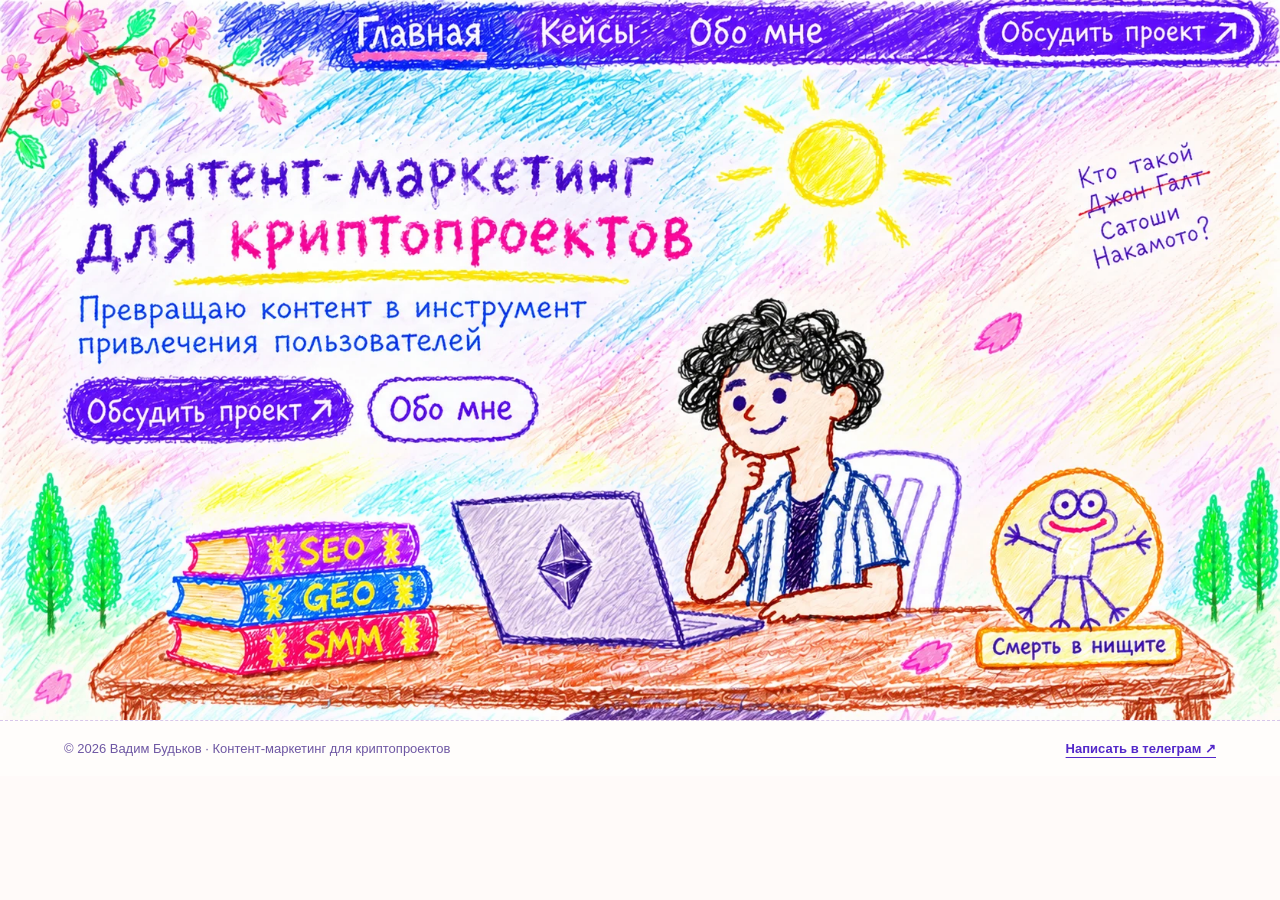
==== index.html @ 213045da "seo: connect Person, ProfilePage and WebSite entities with consistent IDs" ====
<!doctype html><html lang="ru"><head><meta charset="utf-8"><meta name="viewport" content="width=device-width, initial-scale=1"><meta name="theme-color" content="#5630cd"><link rel="icon" type="image/svg+xml" href="assets/favicon.svg"><meta name="robots" content="index,follow,max-image-preview:large"><title>Контент-маркетинг для криптопроектов — Вадим Будьков</title><meta name="description" content="Вадим Будьков — контент-стратег для криптопроектов. SEO, GEO, SMM и создание контента для привлечения пользователей."><meta property="og:type" content="website"><meta property="og:locale" content="ru_RU"><meta property="og:title" content="Контент-маркетинг для криптопроектов — Вадим Будьков"><meta property="og:description" content="Вадим Будьков — контент-стратег для криптопроектов. SEO, GEO, SMM и создание контента для привлечения пользователей."><meta name="twitter:card" content="summary_large_image"><meta property="og:image" content="https://vaxatovich.github.io/vadimbudkov/assets/home-art.webp"><meta property="og:url" content="https://vaxatovich.github.io/vadimbudkov/"><link rel="canonical" href="https://vaxatovich.github.io/vadimbudkov/"><link rel="preload" href="assets/home-art.webp" as="image" media="(min-width: 821px)"><link rel="stylesheet" href="styles.css"><script type="application/ld+json">{"@context":"https://schema.org","@type":"Person","name":"Вадим Будьков","alternateName":"Вадим","jobTitle":"Контент-стратег","description":"Специалист по контент-маркетингу и SMM для криптопроектов. Создает контент с 2019 года.","knowsAbout":["Криптовалюты","Контент-стратегия","SEO","GEO","SMM","Управление сообществом"],"sameAs":["https://t.me/borisaguero","https://www.linkedin.com/in/vadim-budkov-2aa100133/","https://vc.ru/id419424"],"@id":"https://vaxatovich.github.io/vadimbudkov/#person","url":"https://vaxatovich.github.io/vadimbudkov/about.html","inLanguage":"ru-RU"}</script><script type="application/ld+json">{"@context":"https://schema.org","@type":"WebSite","@id":"https://vaxatovich.github.io/vadimbudkov/#website","url":"https://vaxatovich.github.io/vadimbudkov/","name":"Вадим Будьков — контент-маркетинг для криптопроектов","description":"Профессиональное портфолио Вадима Будькова: контент-маркетинг, SMM, SEO и GEO для криптопроектов.","inLanguage":"ru-RU","author":{"@id":"https://vaxatovich.github.io/vadimbudkov/#person"}}</script></head><body>
<a class="skip-link" href="#main">К содержимому</a><main id="main">
<section class="desktop-art" aria-label="Главная страница — рисованная версия">
 <img class="art" src="assets/home-art.webp" width="1672" height="941" fetchpriority="high" alt="" aria-hidden="true">
 <div class="sr-only"><h1>Контент-маркетинг для криптопроектов</h1><p>Превращаю контент в инструмент привлечения пользователей.</p><p>Работаю с SEO, GEO и SMM. На столе нарисован Витрувианский Pepe и книги по маркетингу.</p></div>
 <nav aria-label="Основная навигация"><a class="hit hit-home" style="--x:25.4187%;--y:0.0000%;--w:12.7990%;--h:7.6514%;" href="index.html" aria-label="Главная страница" ><span class="sr-only">Главная страница</span></a>
<a class="hit hit-cases" style="--x:38.8158%;--y:0.0000%;--w:11.1244%;--h:7.6514%;" href="cases.html" aria-label="Кейсы — страница в разработке" ><span class="sr-only">Кейсы — страница в разработке</span></a>
<a class="hit hit-about" style="--x:50.2990%;--y:0.0000%;--w:11.7823%;--h:7.6514%;" href="about.html" aria-label="Обо мне" ><span class="sr-only">Обо мне</span></a>
<a class="hit hit-top-cta" style="--x:76.6746%;--y:0.0000%;--w:20.6340%;--h:7.6514%;" href="https://t.me/borisaguero" aria-label="Обсудить проект в телеграм" target="_blank" rel="noopener noreferrer"><span class="sr-only">Обсудить проект в телеграм</span></a></nav>
 <a class="hit hit-hero-contact" style="--x:4.9043%;--y:51.1158%;--w:22.9067%;--h:9.8831%;" href="https://t.me/borisaguero" aria-label="Обсудить проект в телеграм" target="_blank" rel="noopener noreferrer"><span class="sr-only">Обсудить проект в телеграм</span></a>
 <a class="hit hit-hero-about" style="--x:27.8708%;--y:50.7970%;--w:13.8158%;--h:10.2019%;" href="about.html" aria-label="Перейти на страницу Обо мне" ><span class="sr-only">Перейти на страницу Обо мне</span></a>
</section>
<section class="mobile-screen home-screen" aria-labelledby="home-title">
 <nav class="mobile-nav" aria-label="Главное меню"><a href="index.html" aria-current="page">Главная</a><a href="cases.html">Кейсы</a><a href="about.html" >Обо мне</a><a href="https://t.me/borisaguero" class="top-contact" target="_blank" rel="noopener noreferrer" aria-label="Обсудить проект в телеграм">↗</a></nav>
 <div class="mobile-inner"><div class="mobile-title"><h1 id="home-title">Контент-маркетинг<br>для <em>криптопроектов</em></h1><div class="underline"></div><p>Превращаю контент в инструмент привлечения пользователей</p><div class="button-row"><a class="drawn-button fill" href="https://t.me/borisaguero" target="_blank" rel="noopener noreferrer">Обсудить проект ↗</a><a class="drawn-button" href="about.html">Обо мне</a></div></div>
 <figure class="portrait home-portrait"><img src="assets/home-scene.webp" width="1092" height="594" alt="Детский карандашный рисунок: Вадим за столом с ноутбуком Ethereum, книги SEO, GEO и SMM и статуэтка Витрувианского Pepe"><figcaption>SEO <span>·</span> GEO <span>·</span> SMM</figcaption></figure>
 <p class="scribble-galt">Кто такой <del>Джон Галт</del> Сатоши Накамото?</p>
 </div>
</section>
</main><footer class="footer"><span>© 2026 Вадим Будьков · Контент-маркетинг для криптопроектов</span><a href="https://t.me/borisaguero" target="_blank" rel="noopener noreferrer">Написать в телеграм ↗</a></footer></body></html>
---- styles.css ----
:root{--purple:#5328c9;--deep:#35248d;--pink:#f442a8;--yellow:#f7d82c;--blue:#2886e4;--paper:#fffaf9;--ink:#332185;--brown:#bf6745}
*{box-sizing:border-box}html{scroll-behavior:smooth}body{margin:0;background:var(--paper);font-family:'Comic Neue','Comic Sans MS','Trebuchet MS',sans-serif;color:var(--ink)}a{color:inherit}a:focus-visible{outline:4px dashed #f3aa06;outline-offset:3px}img{max-width:100%}.skip-link{position:absolute;z-index:1000;transform:translateY(-170%);background:#fff;padding:12px 24px;border-radius:12px}.skip-link:focus{transform:translateY(0)}.sr-only{position:absolute!important;width:1px!important;height:1px!important;padding:0!important;margin:-1px!important;overflow:hidden!important;clip:rect(0,0,0,0)!important;white-space:nowrap!important;border:0!important}
.desktop-art{position:relative;width:100%;line-height:0;background:var(--paper)}.desktop-art .art{width:100%;height:auto;display:block}.hit{position:absolute;left:var(--x);top:var(--y);width:var(--w);height:var(--h);z-index:3;border-radius:8px;cursor:pointer;line-height:normal;text-decoration:none}.hit:hover{box-shadow:inset 0 0 0 2px rgba(88,43,203,.58);background:rgba(254,254,255,.10)}.hit:focus-visible{outline:5px dashed #ffcf00;outline-offset:-3px;background:rgba(255,255,255,.2)}
.mobile-screen{display:none}.text-tail{border-top:2px solid #bc92ea;background:#fffdfb;padding:20px 24px}.tail-inner{max-width:1160px;margin:auto;display:flex;align-items:center;justify-content:space-between;gap:24px}.tail-inner p{font-size:14px;margin:0;line-height:1.6}.tail-inner a{white-space:nowrap;color:var(--purple);font-weight:800;text-underline-offset:3px}.tail-inner h2{font-size:19px;margin:0 0 8px}.about-tail .tail-inner{display:block}.about-tail .compact-links{display:grid;grid-template-columns:repeat(2,1fr);gap:8px 24px;margin-top:10px}.about-tail .compact-links a{white-space:normal;font-size:13px;font-weight:600}
.footer{display:flex;justify-content:space-between;gap:18px;align-items:center;border-top:1px dashed #d8c7ea;padding:20px max(24px,5vw);font-size:13px;background:#fffdfb;color:#6e57a3}.footer a{color:var(--purple);font-weight:700;text-underline-offset:4px}
@media(min-width:1600px){.desktop-art{max-width:2000px;margin:auto;box-shadow:0 20px 60px rgba(59,36,132,.07)}}
@media(max-width:820px){
 .desktop-art{display:none}.mobile-screen{display:block;overflow:hidden;position:relative;background:repeating-linear-gradient(16deg,rgba(104,168,252,.075) 0 2px,transparent 2px 12px),repeating-linear-gradient(-21deg,rgba(235,119,213,.065) 0 2px,transparent 2px 14px),linear-gradient(165deg,#fffefe 6%,#f9f6ff 49%,#fffdf8 100%)}
 .mobile-nav{display:flex;align-items:center;justify-content:space-between;gap:12px;min-height:66px;padding:9px 18px;color:#fff;background:repeating-linear-gradient(-7deg,#5428ca 0 3px,#4824b3 3px 5px,#5d39d0 5px 9px);font-weight:800;font-size:clamp(13px,3.3vw,18px);line-height:1.15;white-space:nowrap}
 .mobile-nav a{text-decoration:none;position:relative}.mobile-nav a[aria-current='page']::after{content:'';position:absolute;height:3px;left:0;bottom:-7px;right:0;background:var(--pink);transform:rotate(-1deg);border-radius:12px}.mobile-nav .top-contact{display:inline-grid;place-items:center;border:2px solid #fff;border-radius:40px;font-size:19px;width:35px;height:35px;flex:0 0 auto}
 .mobile-inner{padding:26px 22px 34px;max-width:660px;margin:0 auto}.mobile-title h1,.mobile-inner>h1{margin:4px 0 12px;font-size:clamp(33px,8.4vw,58px);color:var(--purple);line-height:1.13;letter-spacing:-.04em;text-wrap:balance;font-weight:900;text-shadow:1px 1px 0 rgba(99,59,206,.2)}
 .mobile-title h1 em{color:var(--pink);font-style:normal}.underline{height:9px;background:var(--yellow);border-radius:100% 34% 80% 18%;width:82%;transform:rotate(-1deg);margin:0 0 23px 10%}.mobile-title p{font-size:clamp(19px,4.4vw,24px);line-height:1.3;margin:0 0 24px;color:#3242a3;font-weight:650}
 .button-row{display:flex;gap:12px;flex-wrap:wrap}.drawn-button{border:3px solid var(--purple);color:var(--purple);border-radius:999px;background:rgba(255,255,255,.86);padding:10px 15px;font-weight:900;text-decoration:none;font-size:16px;box-shadow:2px 3px 0 rgba(77,41,169,.13);transform:rotate(-.5deg)}.drawn-button.fill{background:var(--purple);color:#fff}.drawn-button:hover{transform:translateY(-2px) rotate(.3deg)}
 .portrait{margin:25px -22px 0}.portrait img{width:100%;display:block;object-fit:cover;object-position:center}.home-portrait img{aspect-ratio:1.8;object-fit:contain;max-height:none}.home-portrait figcaption{font-size:17px;text-align:center;margin:12px 0;color:var(--purple);font-weight:900}.home-portrait figcaption span{color:var(--pink)}.scribble-galt{margin:14px 0 0;font-size:17px;text-align:center;transform:rotate(-3deg);color:#5a31cb}.scribble-galt del{text-decoration-color:#ef3772;text-decoration-thickness:3px}
 .about-screen>.mobile-inner{padding-top:28px}.about-screen .mobile-inner>h1{text-decoration:underline;text-decoration-color:var(--pink);text-decoration-thickness:4px;text-underline-offset:10px;margin-bottom:24px}.about-screen .mobile-inner p{color:#1f46a9;line-height:1.35;font-weight:650;font-size:clamp(17px,4vw,20px);margin:0 0 13px}.title-spark{font-size:.45em;color:#f2c900;vertical-align:middle}.highlight{font-size:21px;color:var(--purple);display:table;background:linear-gradient(transparent 40%,#f8e12a 40%,#f9df30 83%,transparent 83%);margin:25px 0 16px;font-weight:850;line-height:1.4}
 .service-pills{display:grid;grid-template-columns:1fr;gap:11px}.service-pill{border:3px solid;border-radius:26px 31px 25px 23px;background:rgba(255,255,255,.85);padding:10px 17px;font-size:18px;font-weight:800;line-height:1.3}.service-pill.purple{border-color:#a66af5;transform:rotate(-1deg)}.service-pill.yellow{border-color:#edc822;transform:rotate(.5deg)}.service-pill.blue{border-color:#45a8f2;transform:rotate(-.4deg)}
 .about-portrait{margin:20px -17px 0;border-radius:14px;overflow:hidden}.about-portrait img{display:block;width:100%;aspect-ratio:1.27;object-fit:cover;object-position:center}.socials{display:flex;justify-content:center;align-items:center;gap:16px;margin:6px 0 35px}.socials a{display:grid;place-items:center;width:40px;height:40px;color:var(--purple);background:#fff;border:2px solid #cab2ff;border-radius:13px;box-shadow:2px 2px 0 #e9def9}.socials a:nth-child(2){color:#ef379f}.socials a:nth-child(3){color:#23a8e3}.socials svg{width:25px;height:25px}
 .samples{margin-top:24px;border-top:3px solid #8e5fee;padding-top:19px}.samples h2{text-align:center;color:var(--purple);font-size:clamp(28px,7vw,39px);text-decoration:underline;text-decoration-color:var(--pink);text-underline-offset:9px;margin:8px 0 30px}.article-grid{display:grid;grid-template-columns:1fr;gap:16px}.article-card{display:grid;grid-template-columns:72px 1fr 18px;align-items:center;gap:13px;text-decoration:none;color:#272092;line-height:1.22;padding:13px 12px;border:3px solid #8953eb;border-radius:16px 20px 15px 19px;background:#fff;box-shadow:3px 4px 0 rgba(77,39,156,.1);min-height:108px;transition:transform .15s}.article-card:hover{transform:translateY(-4px) rotate(.3deg)}.article-card.blue{border-color:#3997e7}.article-card.yellow{border-color:#e2c12f}.article-card.pink{border-color:#f36bc4}.article-icon{width:72px;height:72px;border-radius:11px;background:repeating-linear-gradient(25deg,#effaff 0 3px,#fbf8ff 3px 11px);padding:6px}.article-icon svg{width:100%;height:100%}.article-category{display:inline-block;font-size:12px;font-weight:750;color:#dc3899;margin-bottom:5px}.article-info h3{font-size:16px;font-weight:800;line-height:1.22;margin:0}.article-card .arr{font-size:26px;align-self:end;color:var(--purple)}
 .text-tail{padding:20px}.tail-inner{display:block}.tail-inner p{margin:0 0 10px}.about-tail .compact-links{grid-template-columns:1fr}.text-tail{display:none}
 .footer{flex-direction:column;text-align:center;gap:6px;padding:25px 14px;font-size:12px}
}
@media(max-width:365px){.mobile-nav{padding:9px 10px;gap:7px;font-size:12px}.mobile-inner{padding-left:16px;padding-right:16px}.article-card{grid-template-columns:58px 1fr 14px;gap:8px;padding:10px}.article-icon{width:58px;height:58px}.article-info h3{font-size:14px}.service-pill{font-size:16px}}
@media(prefers-reduced-motion:reduce){html{scroll-behavior:auto}*,*::before,*::after{transition:none!important;animation:none!important}}

.preview-page[hidden]{display:none!important}
/* Career route: a continuous hand-drawn chapter following the approved About illustration. */
.career{--career-ink:#4833b8;--career-lilac:#8762ef;position:relative;isolation:isolate;padding:70px 20px 85px;background:#fffefa;overflow:hidden;border-top:3px dashed #bea6ed;}
.career::before{content:"";position:absolute;inset:0;z-index:-1;background:repeating-linear-gradient(18deg,rgba(98,174,242,.045) 0px,rgba(98,174,242,.045) 2px,transparent 2px,transparent 19px),repeating-linear-gradient(-23deg,rgba(245,89,193,.043) 0px,rgba(245,89,193,.043) 2px,transparent 2px,transparent 24px)}
.career-paper{max-width:1080px;margin:auto}
.career-heading-block{text-align:center;max-width:800px;margin:0 auto 41px}
.career-overline{display:inline-block;padding:7px 18px;border:3px solid #ffcd27;border-radius:24px 27px 22px 20px;color:var(--purple);font-weight:900;font-size:15px;background:#fffdf4;transform:rotate(-2deg)}
.career h2{font-family:'Comic Sans MS','Trebuchet MS',sans-serif;font-weight:900;line-height:1.15;color:var(--purple);font-size:clamp(36px,4.7vw,58px);letter-spacing:-.035em;margin:18px 0 14px;text-decoration:underline;text-decoration-color:var(--pink);text-decoration-thickness:5px;text-underline-offset:10px}
.career-pencil{font-size:.7em;display:inline-block;transform:rotate(20deg);margin-left:8px;color:#f3bb0a}
.career-heading-block p{font-size:17px;line-height:1.6;color:#4c4381;margin:20px auto 0;max-width:690px}
.career-steps{list-style:none;counter-reset:career;margin:0;padding:0 0 0 70px;position:relative;display:grid;gap:20px}
.career-steps::before{content:"";position:absolute;left:31px;top:17px;bottom:30px;width:7px;border-radius:36% 60% 42% 55%;background:repeating-linear-gradient(-12deg,#9a6bf0 0 8px,#8252e3 8px 12px,#ba89ff 12px 16px);box-shadow:3px 0 rgba(206,157,244,.25);transform:rotate(.4deg)}
.career-step{position:relative;min-width:0}
.career-number{position:absolute;left:-68px;top:24px;background:#fffae5;color:#552bc7;border:4px solid #ba8aff;width:63px;height:63px;display:flex;justify-content:center;align-items:center;border-radius:46% 55% 50% 43%;font-size:24px;font-weight:900;transform:rotate(-4deg);box-shadow:3px 3px 0 #efe1ff}
.career-step:nth-child(2n) .career-number{border-color:#f3c524;transform:rotate(4deg)}
.career-card{border:3px solid #9870ef;border-radius:19px 23px 15px 23px;background:rgba(255,255,255,.96);padding:21px 27px 22px;position:relative;box-shadow:5px 7px 0 rgba(120,89,197,.13);transform:rotate(-.16deg)}
.career-step:nth-child(2n) .career-card{border-color:#60a4ed;transform:rotate(.1deg)}
.career-step:nth-child(3n) .career-card{border-color:#edb9de}
.career-card:before{content:"";position:absolute;left:-18px;top:41px;width:17px;border-top:3px dashed #9271e8}
.career-topline{display:flex;align-items:center;justify-content:space-between;gap:10px;flex-wrap:wrap;margin-bottom:10px}
.career-period{font-size:14px;font-weight:800;color:#7460af}
.career-tag{font-size:13px;font-weight:900;display:inline-block;padding:6px 11px;border-radius:16px 20px 14px 18px;border:2px dashed #8363d4;color:#5d38ac;background:#f9f2ff}
.career-tag.pink{border-color:#f08dc8;background:#fff1fa}.career-tag.blue{border-color:#6cb4fa;background:#ecf9ff}.career-tag.yellow{border-color:#e8c42e;background:#fffdeb}.career-tag.green{border-color:#91d88e;background:#f1ffef}
.career-card h3{font-size:clamp(21px,2.2vw,27px);line-height:1.2;color:#312391;margin:0 0 9px;font-weight:900}
.career-card p{margin:0;font-size:16px;color:#49457a;line-height:1.5}
.career-card .career-small{font-size:13px;margin-top:9px;color:#786ca1}
.career-highlights{display:flex;gap:8px;flex-wrap:wrap;margin-top:15px}
.career-highlights span{padding:8px 12px 9px;font-size:14px;line-height:1.2;border-radius:12px 15px 9px 14px;background:#fff9d4;border:2px solid #f5dc6d;color:#4c377f}
.career-highlights span:nth-child(2){border-color:#f1b5de;background:#fff2fa}.career-highlights span:nth-child(3){border-color:#a4d5ff;background:#eef7ff}
.career-highlights strong{font-size:19px;font-weight:900;color:#4d2bbf;white-space:nowrap}
.career-more{margin:24px 0 15px 70px;border:3px dashed #b28cef;border-radius:20px;background:#fff;padding:0 18px}
.career-more summary{padding:18px 10px;cursor:pointer;font-size:20px;font-weight:900;color:#5d2fbb;list-style:none;display:flex;justify-content:space-between;align-items:center;gap:12px}
.career-more summary::-webkit-details-marker{display:none}.career-more summary span{font-size:29px;font-weight:400;transition:transform .2s}.career-more[open] summary span{transform:rotate(45deg)}
.career-extra{border-top:2px dashed #decafa;padding:10px 12px 17px;display:grid;grid-template-columns:repeat(2,minmax(0,1fr));gap:10px 26px}
.career-extra article{padding:10px 0}.career-extra h3{margin:0 0 7px;color:#322491;font-size:17px}.career-extra p{margin:0;font-size:14px;line-height:1.6;color:#675c8d}
.career-end{text-align:center;margin-top:27px;font-size:17px;color:#46369b}.career-end p{margin:0}.career-end a{color:#4c2bb9;font-weight:900;text-underline-offset:5px}.career-loop{display:block;color:#f13fb0;font-size:36px;line-height:.8;transform:rotate(-17deg);margin-bottom:8px}
@media(max-width:820px){.career{padding:50px 16px 57px}.career-heading-block{margin-bottom:29px}.career-heading-block p{font-size:15px}.career-steps{padding-left:41px;gap:19px}.career-steps::before{left:17px;width:5px}.career-number{width:42px;height:42px;font-size:15px;left:-45px;top:23px;border-width:3px}.career-card{padding:18px 16px 17px;border-width:3px;box-shadow:3px 4px 0 rgba(120,89,197,.12)}.career-card:before{left:-12px;width:10px}.career-topline{align-items:center}.career-card h3{font-size:20px}.career-card p{font-size:14px}.career-highlights{flex-direction:column;align-items:flex-start;gap:6px}.career-highlights span{font-size:13px}.career-highlights strong{font-size:17px}.career-more{margin-left:41px;padding:0 8px}.career-more summary{font-size:17px}.career-extra{grid-template-columns:1fr;padding-left:6px;padding-right:6px}.career-end{font-size:14px}}
@media(prefers-reduced-motion:reduce){.career-more summary span{transition:none}}



/* Verified screenshot gallery: pencil frames, real image content. */
.proof-section{position:relative;padding:55px 20px 65px;background:#fffdf8;border-top:3px dashed #d5b9f5;isolation:isolate}
.proof-section::before{content:"";pointer-events:none;position:absolute;inset:0;z-index:-1;background:repeating-linear-gradient(18deg,rgba(85,170,238,.035) 0 2px,transparent 2px 24px),repeating-linear-gradient(-20deg,rgba(240,103,176,.033) 0 2px,transparent 2px 27px)}
.proof-paper{max-width:1080px;margin:0 auto}
.proof-head{text-align:center;max-width:650px;margin:0 auto 29px}
.proof-doodle{color:#f2c522;font-size:25px}
.proof-head h2{margin:0 0 9px;color:#5530be;font-family:'Comic Sans MS','Trebuchet MS',sans-serif;font-size:clamp(32px,4vw,49px);line-height:1.15;text-decoration:underline;text-decoration-color:#ef43a5;text-decoration-thickness:4px;text-underline-offset:8px}
.proof-head p{font-size:15px;line-height:1.55;color:#5a4a89;margin:15px 0 0}
.proof-grid{display:grid;grid-template-columns:repeat(2,minmax(0,1fr));gap:20px}
.proof-card{margin:0;min-width:0;border:3px solid #9c72eb;border-radius:18px 22px 16px 24px;background:white;padding:13px;box-shadow:4px 5px 0 #e7ddf6;overflow:hidden}
.proof-card-pink{border-color:#ee87c9}.proof-card-blue{border-color:#74b7f2}.proof-card-yellow{border-color:#ecc34f}.proof-card-purple{border-color:#9977ef}
.proof-card>a{display:grid;place-items:center;min-height:190px;border:1px solid #ede9f0;background:#fdfdfd;border-radius:10px;overflow:hidden;cursor:zoom-in}
.proof-card>a:focus-visible{outline:4px solid #5630cd;outline-offset:3px}
.proof-card img{display:block;max-width:100%;width:100%;height:auto;max-height:300px;object-fit:contain;transition:transform .2s ease}
.proof-card>a:hover img{transform:scale(1.02)}
.proof-card figcaption{display:flex;flex-direction:column;gap:5px;padding:12px 5px 3px;line-height:1.35}
.proof-card figcaption strong{font-size:17px;color:#4425ae}
.proof-card figcaption span{font-size:13px;color:#786b98}
@media(max-width:720px){.proof-section{padding:42px 16px 50px}.proof-grid{grid-template-columns:1fr;gap:16px}.proof-card{padding:10px}.proof-card>a{min-height:120px}.proof-card img{max-height:340px}.proof-head h2{font-size:33px}.proof-card figcaption strong{font-size:16px}}
@media(prefers-reduced-motion:reduce){.proof-card img{transition:none}}
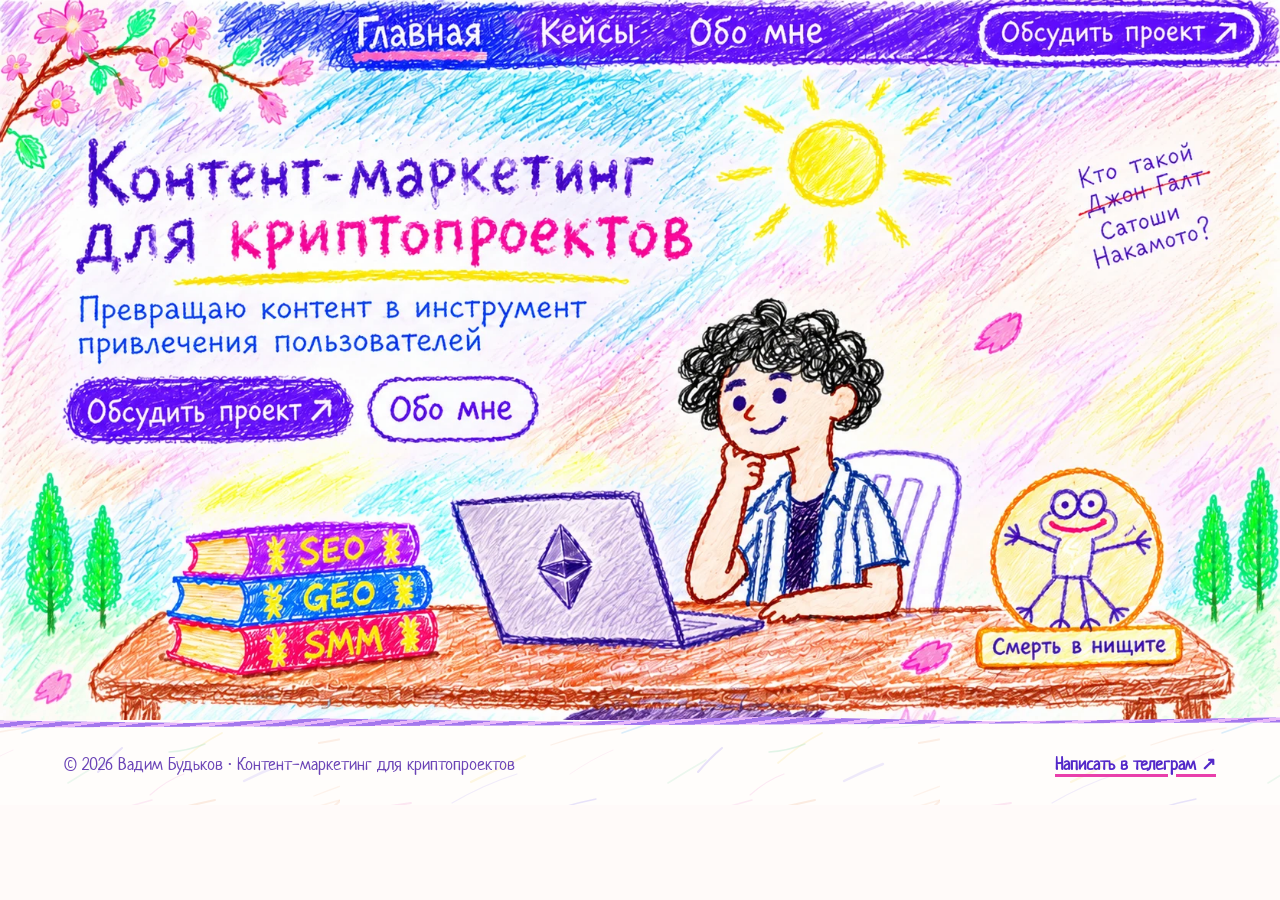
==== commit 28729f85: "seo: align canonical, sitemap, robots and entity URLs to production Vercel domain" ====
--- a/index.html
+++ b/index.html
@@ -1,4 +1,4 @@
-<!doctype html><html lang="ru"><head><meta charset="utf-8"><meta name="viewport" content="width=device-width, initial-scale=1"><meta name="theme-color" content="#5630cd"><link rel="icon" type="image/svg+xml" href="assets/favicon.svg"><meta name="robots" content="index,follow,max-image-preview:large"><title>Контент-маркетинг для криптопроектов — Вадим Будьков</title><meta name="description" content="Вадим Будьков — контент-стратег для криптопроектов. SEO, GEO, SMM и создание контента для привлечения пользователей."><meta property="og:type" content="website"><meta property="og:locale" content="ru_RU"><meta property="og:title" content="Контент-маркетинг для криптопроектов — Вадим Будьков"><meta property="og:description" content="Вадим Будьков — контент-стратег для криптопроектов. SEO, GEO, SMM и создание контента для привлечения пользователей."><meta name="twitter:card" content="summary_large_image"><meta property="og:image" content="https://vaxatovich.github.io/vadimbudkov/assets/home-art.webp"><meta property="og:url" content="https://vaxatovich.github.io/vadimbudkov/"><link rel="canonical" href="https://vaxatovich.github.io/vadimbudkov/"><link rel="preload" href="assets/home-art.webp" as="image" media="(min-width: 821px)"><link rel="stylesheet" href="styles.css"><script type="application/ld+json">{"@context":"https://schema.org","@type":"Person","name":"Вадим Будьков","alternateName":"Вадим","jobTitle":"Контент-стратег","description":"Специалист по контент-маркетингу и SMM для криптопроектов. Создает контент с 2019 года.","knowsAbout":["Криптовалюты","Контент-стратегия","SEO","GEO","SMM","Управление сообществом"],"sameAs":["https://t.me/borisaguero","https://www.linkedin.com/in/vadim-budkov-2aa100133/","https://vc.ru/id419424"],"@id":"https://vaxatovich.github.io/vadimbudkov/#person","url":"https://vaxatovich.github.io/vadimbudkov/about.html","inLanguage":"ru-RU"}</script><script type="application/ld+json">{"@context":"https://schema.org","@type":"WebSite","@id":"https://vaxatovich.github.io/vadimbudkov/#website","url":"https://vaxatovich.github.io/vadimbudkov/","name":"Вадим Будьков — контент-маркетинг для криптопроектов","description":"Профессиональное портфолио Вадима Будькова: контент-маркетинг, SMM, SEO и GEO для криптопроектов.","inLanguage":"ru-RU","author":{"@id":"https://vaxatovich.github.io/vadimbudkov/#person"}}</script></head><body>
+<!doctype html><html lang="ru"><head><meta charset="utf-8"><meta name="viewport" content="width=device-width, initial-scale=1"><meta name="theme-color" content="#5630cd"><link rel="icon" type="image/svg+xml" href="assets/favicon.svg"><meta name="robots" content="index,follow,max-image-preview:large"><title>Контент-маркетинг для криптопроектов — Вадим Будьков</title><meta name="description" content="Вадим Будьков — контент-стратег для криптопроектов. SEO, GEO, SMM и создание контента для привлечения пользователей."><meta property="og:type" content="website"><meta property="og:locale" content="ru_RU"><meta property="og:title" content="Контент-маркетинг для криптопроектов — Вадим Будьков"><meta property="og:description" content="Вадим Будьков — контент-стратег для криптопроектов. SEO, GEO, SMM и создание контента для привлечения пользователей."><meta name="twitter:card" content="summary_large_image"><meta property="og:image" content="https://vadimbudkov.vercel.app/assets/home-art.webp"><meta property="og:url" content="https://vadimbudkov.vercel.app/"><link rel="canonical" href="https://vadimbudkov.vercel.app/"><link rel="preload" href="assets/home-art.webp" as="image" media="(min-width: 821px)"><link rel="stylesheet" href="styles.css"><script type="application/ld+json">{"@context":"https://schema.org","@type":"Person","name":"Вадим Будьков","alternateName":"Вадим","jobTitle":"Контент-стратег","description":"Специалист по контент-маркетингу и SMM для криптопроектов. Создает контент с 2019 года.","knowsAbout":["Криптовалюты","Контент-стратегия","SEO","GEO","SMM","Управление сообществом"],"sameAs":["https://t.me/borisaguero","https://www.linkedin.com/in/vadim-budkov-2aa100133/","https://vc.ru/id419424"],"@id":"https://vadimbudkov.vercel.app/#person","url":"https://vadimbudkov.vercel.app/about.html","inLanguage":"ru-RU"}</script><script type="application/ld+json">{"@context":"https://schema.org","@type":"WebSite","@id":"https://vadimbudkov.vercel.app/#website","url":"https://vadimbudkov.vercel.app/","name":"Вадим Будьков — контент-маркетинг для криптопроектов","description":"Профессиональное портфолио Вадима Будькова: контент-маркетинг, SMM, SEO и GEO для криптопроектов.","inLanguage":"ru-RU","author":{"@id":"https://vadimbudkov.vercel.app/#person"}}</script></head><body>
 <a class="skip-link" href="#main">К содержимому</a><main id="main">
 <section class="desktop-art" aria-label="Главная страница — рисованная версия">
  <img class="art" src="assets/home-art.webp" width="1672" height="941" fetchpriority="high" alt="" aria-hidden="true">
--- a/styles.css
+++ b/styles.css
@@ -1,3 +1,4 @@
+@import url('https://fonts.googleapis.com/css2?family=Neucha&display=swap');
 :root{--purple:#5328c9;--deep:#35248d;--pink:#f442a8;--yellow:#f7d82c;--blue:#2886e4;--paper:#fffaf9;--ink:#332185;--brown:#bf6745}
 *{box-sizing:border-box}html{scroll-behavior:smooth}body{margin:0;background:var(--paper);font-family:'Comic Neue','Comic Sans MS','Trebuchet MS',sans-serif;color:var(--ink)}a{color:inherit}a:focus-visible{outline:4px dashed #f3aa06;outline-offset:3px}img{max-width:100%}.skip-link{position:absolute;z-index:1000;transform:translateY(-170%);background:#fff;padding:12px 24px;border-radius:12px}.skip-link:focus{transform:translateY(0)}.sr-only{position:absolute!important;width:1px!important;height:1px!important;padding:0!important;margin:-1px!important;overflow:hidden!important;clip:rect(0,0,0,0)!important;white-space:nowrap!important;border:0!important}
 .desktop-art{position:relative;width:100%;line-height:0;background:var(--paper)}.desktop-art .art{width:100%;height:auto;display:block}.hit{position:absolute;left:var(--x);top:var(--y);width:var(--w);height:var(--h);z-index:3;border-radius:8px;cursor:pointer;line-height:normal;text-decoration:none}.hit:hover{box-shadow:inset 0 0 0 2px rgba(88,43,203,.58);background:rgba(254,254,255,.10)}.hit:focus-visible{outline:5px dashed #ffcf00;outline-offset:-3px;background:rgba(255,255,255,.2)}
@@ -83,3 +84,357 @@
 .proof-card figcaption span{font-size:13px;color:#786b98}
 @media(max-width:720px){.proof-section{padding:42px 16px 50px}.proof-grid{grid-template-columns:1fr;gap:16px}.proof-card{padding:10px}.proof-card>a{min-height:120px}.proof-card img{max-height:340px}.proof-head h2{font-size:33px}.proof-card figcaption strong{font-size:16px}}
 @media(prefers-reduced-motion:reduce){.proof-card img{transition:none}}
+
+
+/* VADIM CRAYON UNIFIED DESIGN — all editorial / evidence / career sections */
+
+/* Real screenshots stay unaltered, while every surrounding surface is drawn. */
+:root{--paper-crayon:#fffefa;--pen-violet:#6335cf;--pen-blue:#278ceb;--pen-pink:#ed429d;--pen-yellow:#ffdb31}
+body{font-family:"Neucha","Comic Sans MS","Comic Neue","Trebuchet MS",cursive}
+.mobile-nav,.mobile-screen,.mobile-screen h1,.mobile-screen h2,.mobile-screen h3,
+.article-info,.article-category,.proof-section,.career,.footer{font-family:"Neucha","Comic Sans MS","Trebuchet MS",cursive}
+
+/* Surfaces have thousands of deliberately imperfect pencil marks, not a uniform grid. */
+.mobile-screen{
+ background-color:var(--paper-crayon);
+ background-image:url("assets/crayon-paper.svg");
+ background-size:600px 420px;
+}
+.about-screen .mobile-inner{position:relative}
+.about-screen .mobile-inner::before{
+ content:"";position:absolute;top:-3px;right:-42px;width:128px;height:93px;
+ background:url("assets/crayon-sakura.svg") left top/cover no-repeat;
+ opacity:.68;pointer-events:none;z-index:0;
+}
+.about-screen .mobile-inner>*{position:relative;z-index:1}
+.mobile-title h1,.about-screen .mobile-inner>h1{
+ font-family:"Neucha","Comic Sans MS",cursive;
+ letter-spacing:.005em;font-weight:900;text-shadow:1px 2px 0 #f6d3fa;
+}
+.about-screen .mobile-inner>h1{
+ text-decoration:none;display:table;position:relative;
+ transform:rotate(-1.2deg);font-size:clamp(41px,9vw,67px);
+}
+.about-screen .mobile-inner>h1::after{
+ content:"";position:absolute;left:0;bottom:-5px;width:101%;height:8px;
+ border-radius:48% 60% 30% 20%;background:repeating-linear-gradient(168deg,#f23ca2 0 5px,#ff8bd0 5px 8px);
+ transform:rotate(-1.5deg);
+}
+.about-screen .mobile-inner p{font-size:clamp(19px,4.5vw,24px);line-height:1.34}
+.service-pills{gap:16px}
+.service-pill{
+ --pen:#8c54e8;position:relative;font-size:clamp(19px,4.5vw,24px);
+ line-height:1.23;min-height:75px;padding:16px 23px;
+ border:4px solid var(--pen);
+ border-radius:35% 23% 31% 26% / 27% 26% 35% 24%;
+ background:url("assets/crayon-paper.svg") center/600px 420px,#fffefb;
+ box-shadow:4px 5px 0 rgba(149,107,230,.15);
+}
+.service-pill.purple{--pen:#9754f3;transform:rotate(-1.35deg)}
+.service-pill.yellow{--pen:#f1c716;transform:rotate(.8deg)}
+.service-pill.blue{--pen:#399ee6;transform:rotate(-.5deg)}
+.service-pill::after{
+ content:"";position:absolute;inset:5px 2px -5px 3px;pointer-events:none;
+ border:2px dashed var(--pen);opacity:.52;
+ border-radius:32% 25% 34% 22% / 24% 35% 29% 32%;
+ transform:rotate(-.7deg);
+}
+.socials a{
+ border-radius:34% 18% 31% 24% / 28% 30% 19% 33%;
+ border-width:3px;transform:rotate(-4deg);
+ box-shadow:3px 4px 0 rgba(104,64,205,.17);
+}
+.socials a:nth-child(2){transform:rotate(5deg)}
+.socials a:nth-child(3){transform:rotate(-2deg)}
+.samples{
+ border-top:0;position:relative;padding-top:35px;
+}
+.samples::before{
+ content:"";position:absolute;top:3px;left:1%;width:98%;height:8px;
+ border-radius:70% 30% 70% 22%;
+ background:repeating-linear-gradient(-9deg,#9a65f1 0 6px,#7744db 6px 9px);
+ transform:rotate(-.5deg);
+}
+.samples h2{
+ font-family:"Neucha","Comic Sans MS",cursive;
+ font-size:clamp(34px,8vw,49px);text-decoration:none;position:relative;
+ display:table;margin:7px auto 35px;transform:rotate(-1deg);
+}
+.samples h2::after{
+ content:"";position:absolute;bottom:-9px;left:0;width:102%;height:8px;
+ background:#ef3ea7;border-radius:39% 76% 23% 58%;transform:rotate(-1.1deg);
+}
+.article-card{
+ --card-pencil:#ee74bf;position:relative;isolation:isolate;
+ border:4px solid var(--card-pencil);
+ border-radius:13% 8% 11% 7% / 12% 16% 10% 14%;
+ background:url("assets/crayon-paper.svg") center/600px 420px,#fffefa;
+ box-shadow:4px 5px 0 rgba(109,73,204,.14);
+ transform:rotate(-.8deg);overflow:visible;
+}
+.article-card:nth-child(2n){transform:rotate(.7deg)}
+.article-card.pink{--card-pencil:#f16abb}
+.article-card.blue{--card-pencil:#388eef}
+.article-card.yellow{--card-pencil:#ecc420}
+.article-card.purple{--card-pencil:#8d62e8}
+.article-card::after{
+ content:"";position:absolute;pointer-events:none;inset:3px -2px -4px 4px;
+ border:2px dashed var(--card-pencil);opacity:.53;
+ border-radius:9% 11% 8% 13% / 13% 8% 13% 10%;transform:rotate(.3deg);
+}
+.article-card:hover{transform:translateY(-4px) rotate(.4deg)}
+.article-info h3{font-size:19px;line-height:1.25;font-weight:900}
+.article-category{font-size:14px}
+
+/* Proofs look like photos attached to a child's notebook by strips of tape. */
+.proof-section{
+ border-top:0;padding:78px 26px 99px;
+ background: url("assets/crayon-sakura.svg") left -48px top 0/345px auto no-repeat,
+             url("assets/crayon-paper.svg") center top/600px 420px repeat,
+             #fffdfa;
+}
+.proof-section::before{
+ content:"";position:absolute;left:auto;right:2%;top:16px;
+ width:160px;height:160px;z-index:0;pointer-events:none;
+ background:url("assets/crayon-sun.svg") center/contain no-repeat;
+ opacity:.65;
+}
+.proof-section::after,.career::after{
+ content:"";position:absolute;left:0;bottom:-2px;width:100%;height:57px;
+ background:url("assets/crayon-grass.svg") bottom center/1200px 65px repeat-x;
+ pointer-events:none;z-index:0;opacity:.8;
+}
+.proof-paper,.career-paper{position:relative;z-index:1}
+.proof-head{max-width:760px;margin-bottom:54px}
+.proof-head .proof-doodle{display:inline-block;font-size:40px;color:#f4c622;transform:rotate(-11deg)}
+.proof-head h2,.career h2{
+ font-family:"Neucha","Comic Sans MS",cursive;font-weight:900;
+ color:#592ac0;letter-spacing:.005em;text-decoration:none;
+ position:relative;display:table;margin:0 auto 18px;
+ font-size:clamp(37px,5.5vw,65px);line-height:1.16;
+ transform:rotate(-1.4deg);text-shadow:1px 1px rgba(137,93,225,.23);
+}
+.proof-head h2::after,.career h2::after{
+ content:"";position:absolute;height:9px;left:1%;bottom:-10px;width:99%;
+ border-radius:54% 32% 70% 21%;
+ background:repeating-linear-gradient(176deg,#f240ae 0 5px,#fa8cce 5px 7px);
+ transform:rotate(-1.4deg);
+}
+.proof-head p{font-size:clamp(17px,2vw,22px);line-height:1.3;color:#514298}
+.proof-grid{gap:38px 33px;align-items:start}
+.proof-card{
+ --frame:#ed76b7;position:relative;margin:0;overflow:visible;
+ border:5px solid var(--frame);border-radius:4% 2% 4% 3% / 5% 4% 6% 4%;
+ background:url("assets/crayon-paper.svg") center/600px 420px,#fffefb;
+ padding:19px 17px 14px;
+ box-shadow:7px 8px 0 rgba(99,53,186,.11);
+ transform:rotate(-.7deg);isolation:isolate;
+}
+.proof-card:nth-child(2n){transform:rotate(.8deg)}
+.proof-card-pink{--frame:#f069b8}
+.proof-card-blue{--frame:#4b9dec}
+.proof-card-yellow{--frame:#eac82d}
+.proof-card-purple{--frame:#9465e9}
+.proof-card::before{
+ content:"";position:absolute;inset:4px -5px -6px 5px;
+ border:2px dashed var(--frame);border-radius:2.7% 4% 2.4% 3.7% / 5% 3% 6% 4%;
+ transform:rotate(.55deg);opacity:.6;pointer-events:none;z-index:2;
+}
+.proof-card::after{
+ content:"";position:absolute;top:-17px;left:calc(50% - 48px);
+ width:96px;height:29px;transform:rotate(-7deg);
+ background:repeating-linear-gradient(115deg,rgba(249,218,72,.85) 0 5px,rgba(255,231,122,.84) 5px 8px,rgba(255,249,171,.8) 8px 13px);
+ clip-path:polygon(0 11%,98% 0,100% 88%,4% 100%);
+ box-shadow:0 2px 0 rgba(245,190,36,.4);
+ pointer-events:none;z-index:4;
+}
+.proof-card:nth-child(2n)::after{transform:rotate(8deg);background:repeating-linear-gradient(125deg,rgba(255,163,216,.80) 0 5px,rgba(255,204,225,.78) 5px 11px)}
+.proof-card>a{
+ border:3px solid #e9dce8;border-radius:4px 2px 6px 3px;
+ background:#fff;overflow:hidden;padding:5px;min-height:180px;
+ position:relative;z-index:1;
+}
+.proof-card img{max-height:325px;object-fit:contain}
+.proof-card figcaption{
+ font-family:"Neucha","Comic Sans MS",cursive;
+ padding:17px 8px 5px;gap:3px;
+}
+.proof-card figcaption strong{font-weight:900;color:#5830bc;font-size:clamp(19px,2.2vw,26px)}
+.proof-card figcaption span{font-size:clamp(15px,1.65vw,19px);color:#5f4d92}
+.proof-card figcaption strong::after{content:"";display:block;width:45%;height:5px;margin-top:6px;background:#f6d13e;border-radius:50% 25% 70% 36%;transform:rotate(-1deg)}
+
+/* Career becomes a playful winding trail of colored-pencil notebook notes. */
+.career{
+ border-top:0;padding:83px 24px 95px;
+ background:url("assets/crayon-sakura.svg") right -65px top 22px/375px auto no-repeat,
+            url("assets/crayon-paper.svg") 60px 30px/600px 420px repeat,#fffefa;
+}
+.career::before{
+ content:"";position:absolute;left:2%;top:40px;right:auto;bottom:auto;
+ width:190px;height:190px;z-index:0;
+ background:url("assets/crayon-sun.svg") center/contain no-repeat;
+ opacity:.5;pointer-events:none;
+}
+.career-heading-block{max-width:790px;margin-bottom:57px}
+.career-heading-block p{font-size:clamp(18px,2.3vw,24px);color:#50418e;line-height:1.32}
+.career-overline{
+ font-family:"Neucha","Comic Sans MS",cursive;
+ font-size:clamp(18px,2vw,24px);padding:8px 22px 6px;
+ border:4px dashed #f1bf22;border-radius:39% 49% 43% 47% / 37% 31% 42% 26%;
+ background:rgba(255,248,214,.85);transform:rotate(3deg);
+}
+.career h2{margin:20px auto 25px;font-size:clamp(38px,5.7vw,72px)}
+.career-pencil{color:#f5c313;text-shadow:2px 2px #dc96e4}
+.career-steps{gap:28px;padding-left:76px}
+.career-steps::before{
+ left:29px;top:27px;bottom:26px;width:9px;
+ background:repeating-linear-gradient(-10deg,#8f5be5 0 5px,#ab72f4 5px 8px,#d59aec 8px 13px);
+ border-radius:40% 44% 53% 39%;
+ box-shadow:3px 1px 0 rgba(153,105,228,.3);transform:rotate(-.35deg);
+}
+.career-number{
+ background:repeating-linear-gradient(-18deg,#ffe895 0 3px,#ffe044 3px 7px,#fff2a0 7px 11px);
+ color:#552bc1;border:5px solid #7250cf;
+ width:68px;height:68px;left:-73px;top:29px;
+ font-family:"Neucha","Comic Sans MS",cursive;font-size:clamp(25px,2.7vw,34px);
+ border-radius:37% 49% 41% 53% / 48% 31% 52% 37%;
+ box-shadow:4px 5px 0 rgba(141,81,231,.18);transform:rotate(-9deg);
+}
+.career-step:nth-child(2n) .career-number{border-color:#f0c31a;transform:rotate(7deg)}
+.career-card{
+ --frame:#8755e2;background:url("assets/crayon-paper.svg") center/600px 420px,#fffefa;
+ border:4px solid var(--frame);border-radius:4% 2% 3% 2% / 7% 4% 5% 8%;
+ padding:27px 33px 24px;position:relative;overflow:visible;
+ box-shadow:7px 9px 0 rgba(101,56,191,.12);
+ transform:rotate(-.7deg);
+}
+.career-step:nth-child(2n) .career-card{--frame:#4a9dea;transform:rotate(.65deg)}
+.career-step:nth-child(3n) .career-card{--frame:#ee93c7}
+.career-card::before{
+ left:-24px;top:44px;width:24px;border-top:5px dashed #9871e9;
+}
+.career-card::after{
+ content:"";position:absolute;width:86px;height:27px;top:-15px;right:7%;
+ background:repeating-linear-gradient(143deg,rgba(250,214,73,.85) 0 5px,rgba(255,241,167,.78) 5px 9px);
+ clip-path:polygon(1% 8%,98% 0,97% 95%,0 100%);
+ transform:rotate(7deg);pointer-events:none;
+}
+.career-step:nth-child(2n) .career-card::after{
+ background:repeating-linear-gradient(143deg,rgba(252,158,209,.68) 0 6px,rgba(255,218,235,.82) 6px 11px);
+ transform:rotate(-7deg);
+}
+.career-topline{margin-bottom:12px}
+.career-period{color:#6c3cbd;font-size:clamp(17px,1.8vw,22px);font-weight:900;transform:rotate(-2deg)}
+.career-tag{
+ border:3px dashed #9670e5;background:rgba(255,255,255,.65);
+ border-radius:43% 31% 38% 44% / 28% 50% 30% 43%;
+ transform:rotate(2.2deg);color:#6b3ab9;
+ padding:6px 14px;font-size:clamp(15px,1.5vw,19px);
+}
+.career-tag.violet{background:#f3ebff}
+.career-tag.pink{background:#ffe7f6}
+.career-tag.blue{background:#ebf7ff}
+.career-tag.yellow{background:#fff9cf}
+.career-tag.green{background:#ecffe9}
+.career-card h3{
+ color:#4026a0;font-size:clamp(25px,2.9vw,35px);line-height:1.18;
+ letter-spacing:0;font-family:"Neucha","Comic Sans MS",cursive;
+ font-weight:900;margin:5px 0 12px;
+}
+.career-card p{font-size:clamp(18px,1.95vw,24px);line-height:1.25;color:#514387}
+.career-card .career-small{font-size:clamp(16px,1.65vw,19px);color:#76659e}
+.career-highlights{gap:10px 15px;margin-top:22px}
+.career-highlights span{
+ background:repeating-linear-gradient(170deg,rgba(255,226,81,.70) 0 5px,rgba(255,241,156,.75) 5px 10px);
+ border:0;border-radius:37% 16% 22% 14% / 29% 38% 19% 28%;
+ padding:8px 13px 5px;color:#473078;
+ font-size:clamp(17px,1.9vw,22px);line-height:1.13;transform:rotate(-1deg);
+ box-shadow:none;
+}
+.career-highlights span:nth-child(2){
+ background:repeating-linear-gradient(-12deg,rgba(255,174,212,.74) 0 4px,rgba(255,212,233,.69) 4px 10px);
+ transform:rotate(.7deg);border:0;
+}
+.career-highlights span:nth-child(3){
+ background:repeating-linear-gradient(161deg,rgba(173,216,252,.72) 0 5px,rgba(218,240,255,.82) 5px 11px);
+ transform:rotate(-.5deg);border:0;
+}
+.career-highlights strong{font-size:clamp(21px,2.3vw,29px);color:#5221bf;font-weight:900}
+.career-more{
+ background:url("assets/crayon-paper.svg") center/600px 420px,#fffefa;
+ border:5px dashed #9f77df;box-shadow:4px 6px 0 rgba(138,91,221,.12);
+ border-radius:30% 18% 12% 10% / 7% 7% 6% 7%;
+ transform:rotate(.3deg);
+ padding:0 20px;margin-top:42px;
+}
+.career-more summary{font-size:clamp(21px,2.5vw,29px);font-family:"Neucha","Comic Sans MS",cursive}
+.career-extra h3{font-size:clamp(18px,2vw,24px)}
+.career-extra p{font-size:clamp(17px,1.9vw,21px);line-height:1.35}
+.career-end{font-size:clamp(19px,2.1vw,25px);color:#5135aa}
+.career-end a{text-decoration-thickness:3px;text-decoration-color:#ec389e}
+
+/* A little crayon grass joins sections and footer instead of an app-style divider. */
+.footer{
+ position:relative;border-top:0;padding:33px max(24px,5vw) 29px;
+ background:url("assets/crayon-paper.svg") center/600px 420px,#fffdfb;
+ color:#6a43b6;font-size:clamp(14px,1.4vw,18px);
+}
+.footer::before{
+ content:"";position:absolute;left:0;right:0;top:-9px;height:20px;
+ background:repeating-linear-gradient(-9deg,#a477ed 0 4px,#e6b6fa 4px 7px);
+ clip-path:polygon(0 45%,15% 58%,25% 36%,45% 52%,60% 26%,78% 51%,100% 30%,100% 55%,0 80%);
+}
+.footer a{text-decoration-color:#e93fab;text-decoration-thickness:3px}
+
+/* Responsive: frame effects stay light and readable at small widths. */
+@media(max-width:820px){
+ .proof-section{padding:67px 17px 73px;
+ background-size:180px auto,600px 420px;background-position:left -70px top 15px,center}
+ .proof-section::before{width:105px;height:105px;right:-17px;top:8px}
+ .proof-head{margin-bottom:35px}
+ .proof-head h2{font-size:clamp(34px,8vw,48px)}
+ .proof-head p{font-size:18px}
+ .proof-grid{gap:34px}
+ .proof-card{padding:17px 12px 12px;border-width:4px;transform:rotate(-.4deg)}
+ .proof-card:nth-child(2n){transform:rotate(.4deg)}
+ .proof-card::after{width:70px;height:23px;left:calc(50% - 35px);top:-12px}
+ .proof-card>a{min-height:130px;padding:2px}
+ .proof-card img{max-height:350px}
+ .proof-card figcaption strong{font-size:22px}
+ .proof-card figcaption span{font-size:17px}
+ .career{padding:74px 15px 83px;background-size:220px auto,600px 420px}
+ .career::before{width:100px;height:100px;left:-22px;top:33px}
+ .career-heading-block{margin-bottom:43px}
+ .career-heading-block p{font-size:18px}
+ .career-steps{gap:26px;padding-left:45px}
+ .career-steps::before{left:17px;width:6px}
+ .career-number{left:-49px;top:28px;width:46px;height:46px;font-size:21px;border-width:3px}
+ .career-card{padding:22px 16px 19px;border-width:4px;box-shadow:4px 6px 0 rgba(101,56,191,.1)}
+ .career-card::before{left:-16px;width:15px;top:40px}
+ .career-card::after{width:61px;height:21px;top:-12px}
+ .career-card h3{font-size:clamp(24px,6vw,30px)}
+ .career-card p{font-size:18px}
+ .career-card .career-small{font-size:16px}
+ .career-topline{align-items:flex-start}
+ .career-tag{font-size:16px}
+ .career-highlights{gap:8px}
+ .career-highlights span{font-size:18px;padding:6px 10px}
+ .career-highlights strong{font-size:22px}
+ .career-more{margin-left:45px;padding:0 12px}
+ .career-extra h3{font-size:20px}
+ .career-extra p{font-size:18px}
+ .career-end{font-size:20px}
+ .article-card{border-width:3px}
+ .article-info h3{font-size:18px}
+ .footer{font-size:15px}
+}
+@media(max-width:380px){
+ .career-card{padding:16px 11px}
+ .career-card h3{font-size:23px}
+ .career-card p{font-size:17px}
+ .career-steps{padding-left:41px}
+ .career-number{left:-45px}
+}
+@media(prefers-reduced-motion:reduce){
+ .article-card:hover{transform:none}
+}
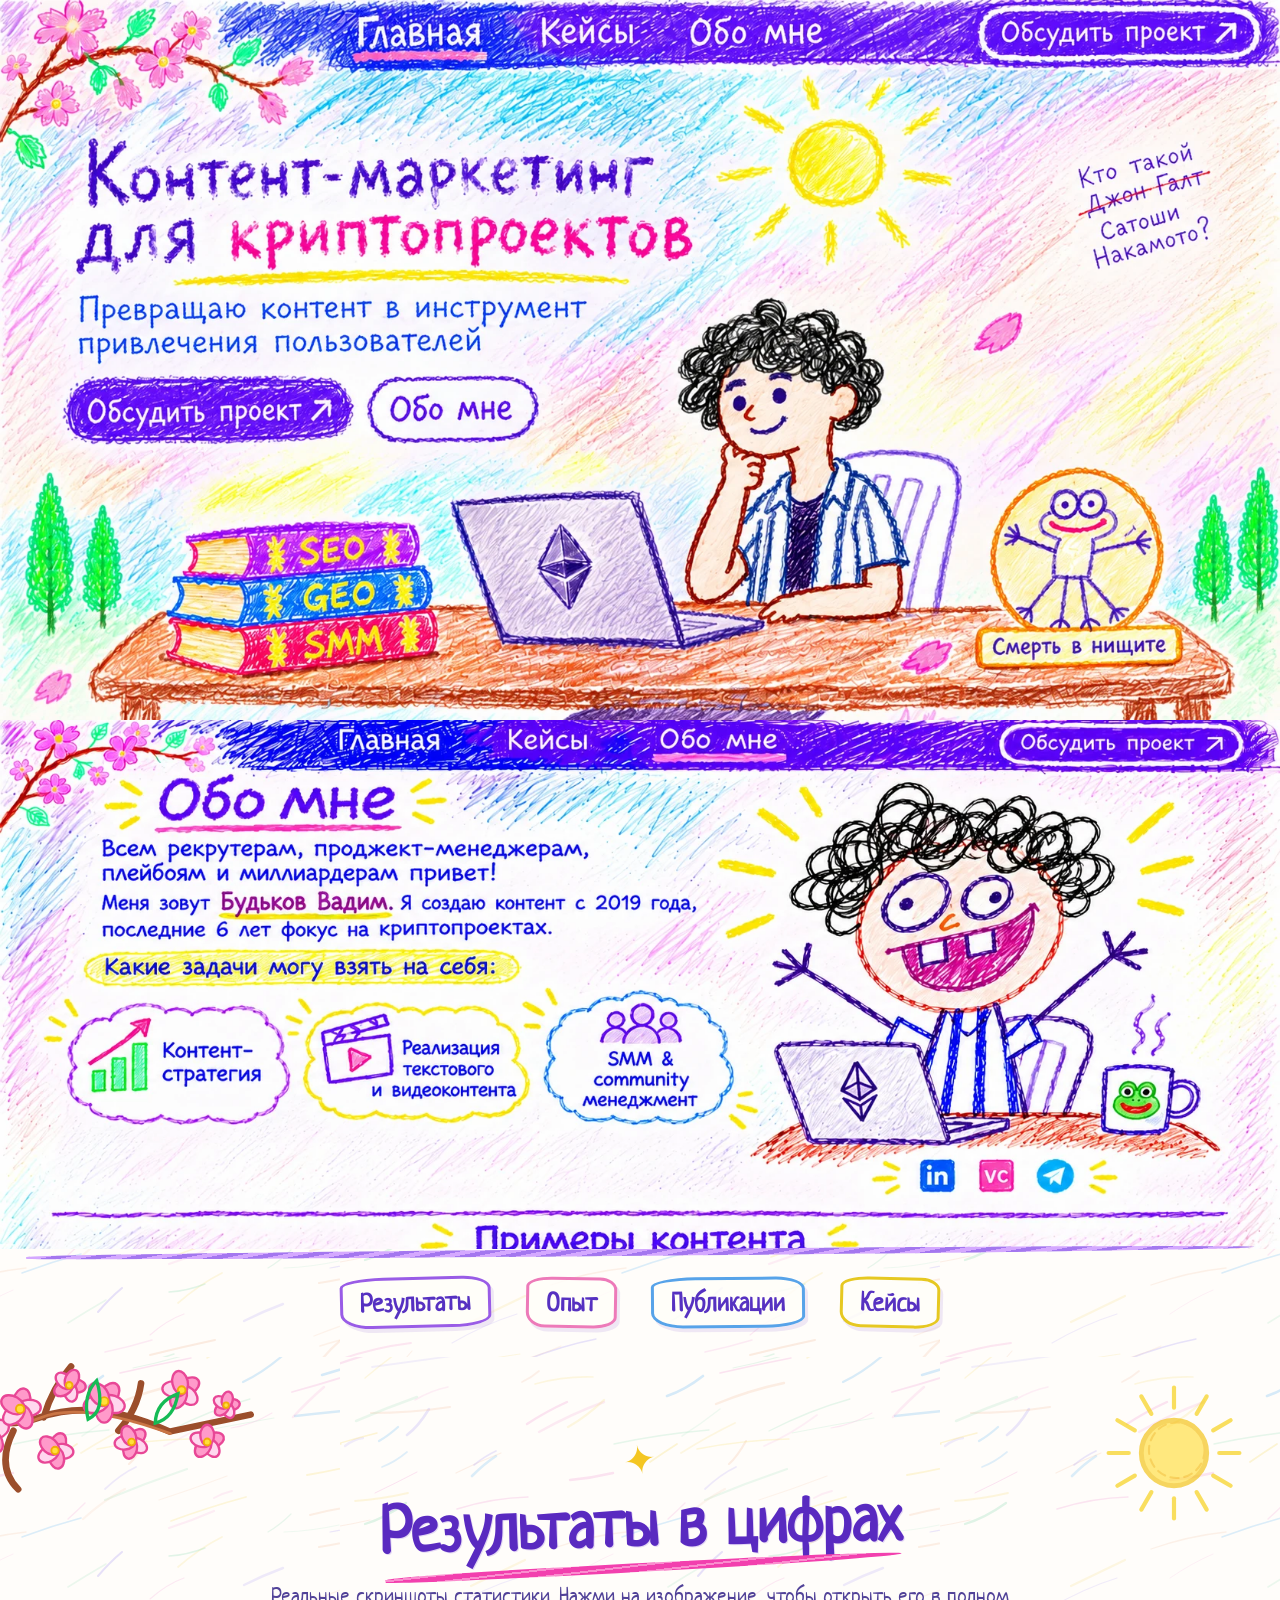
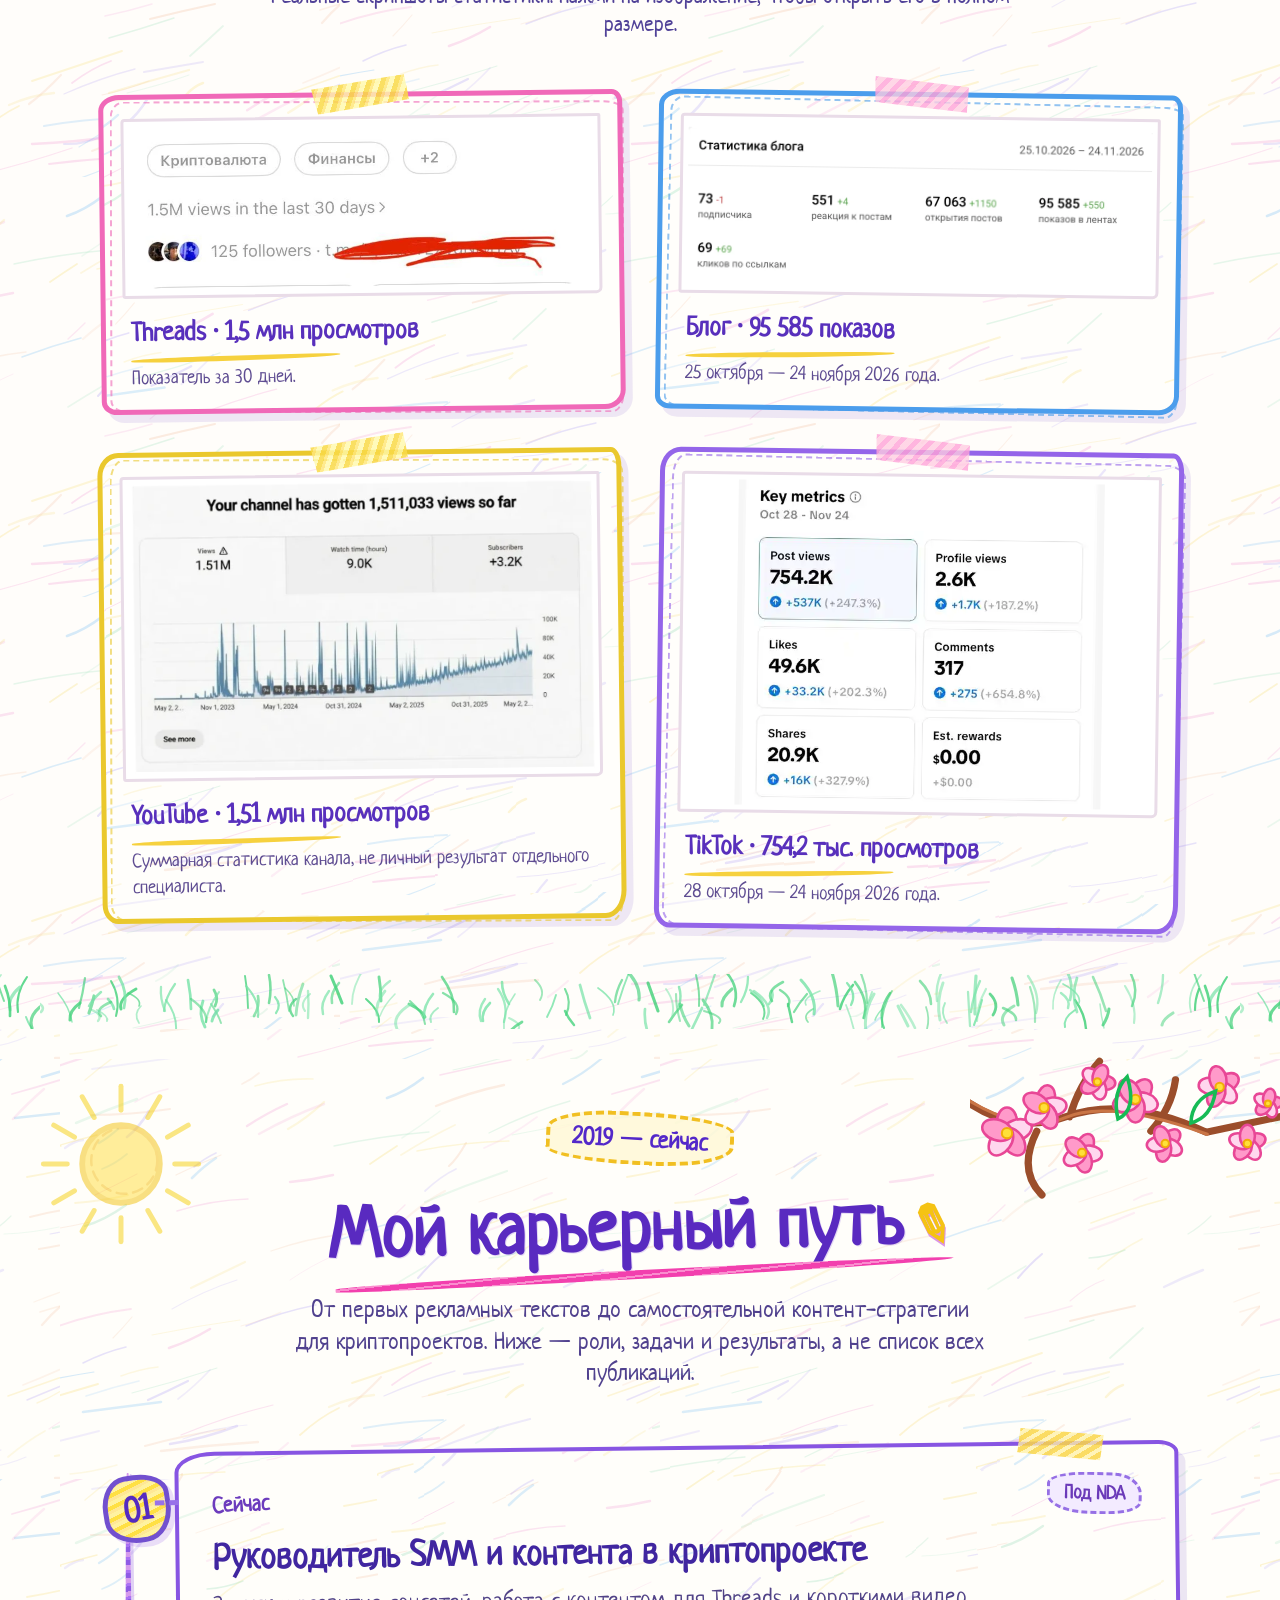
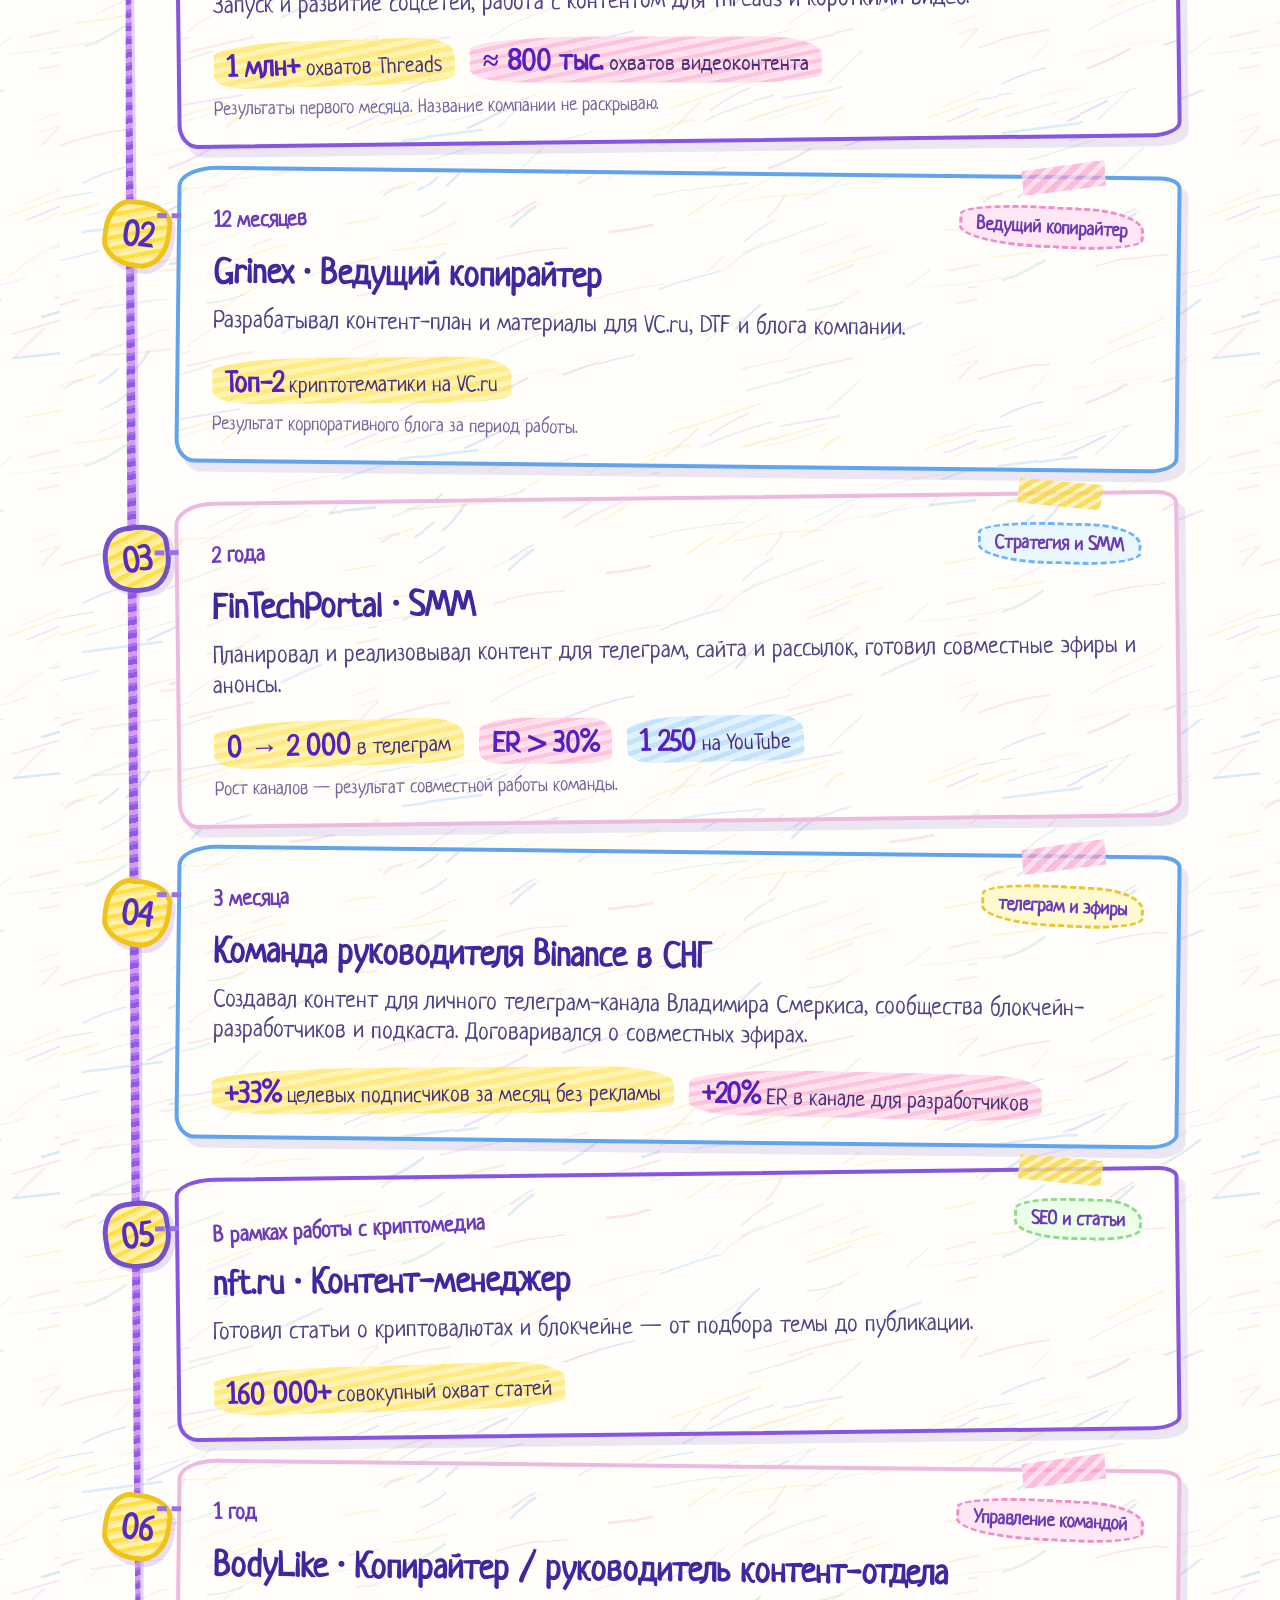
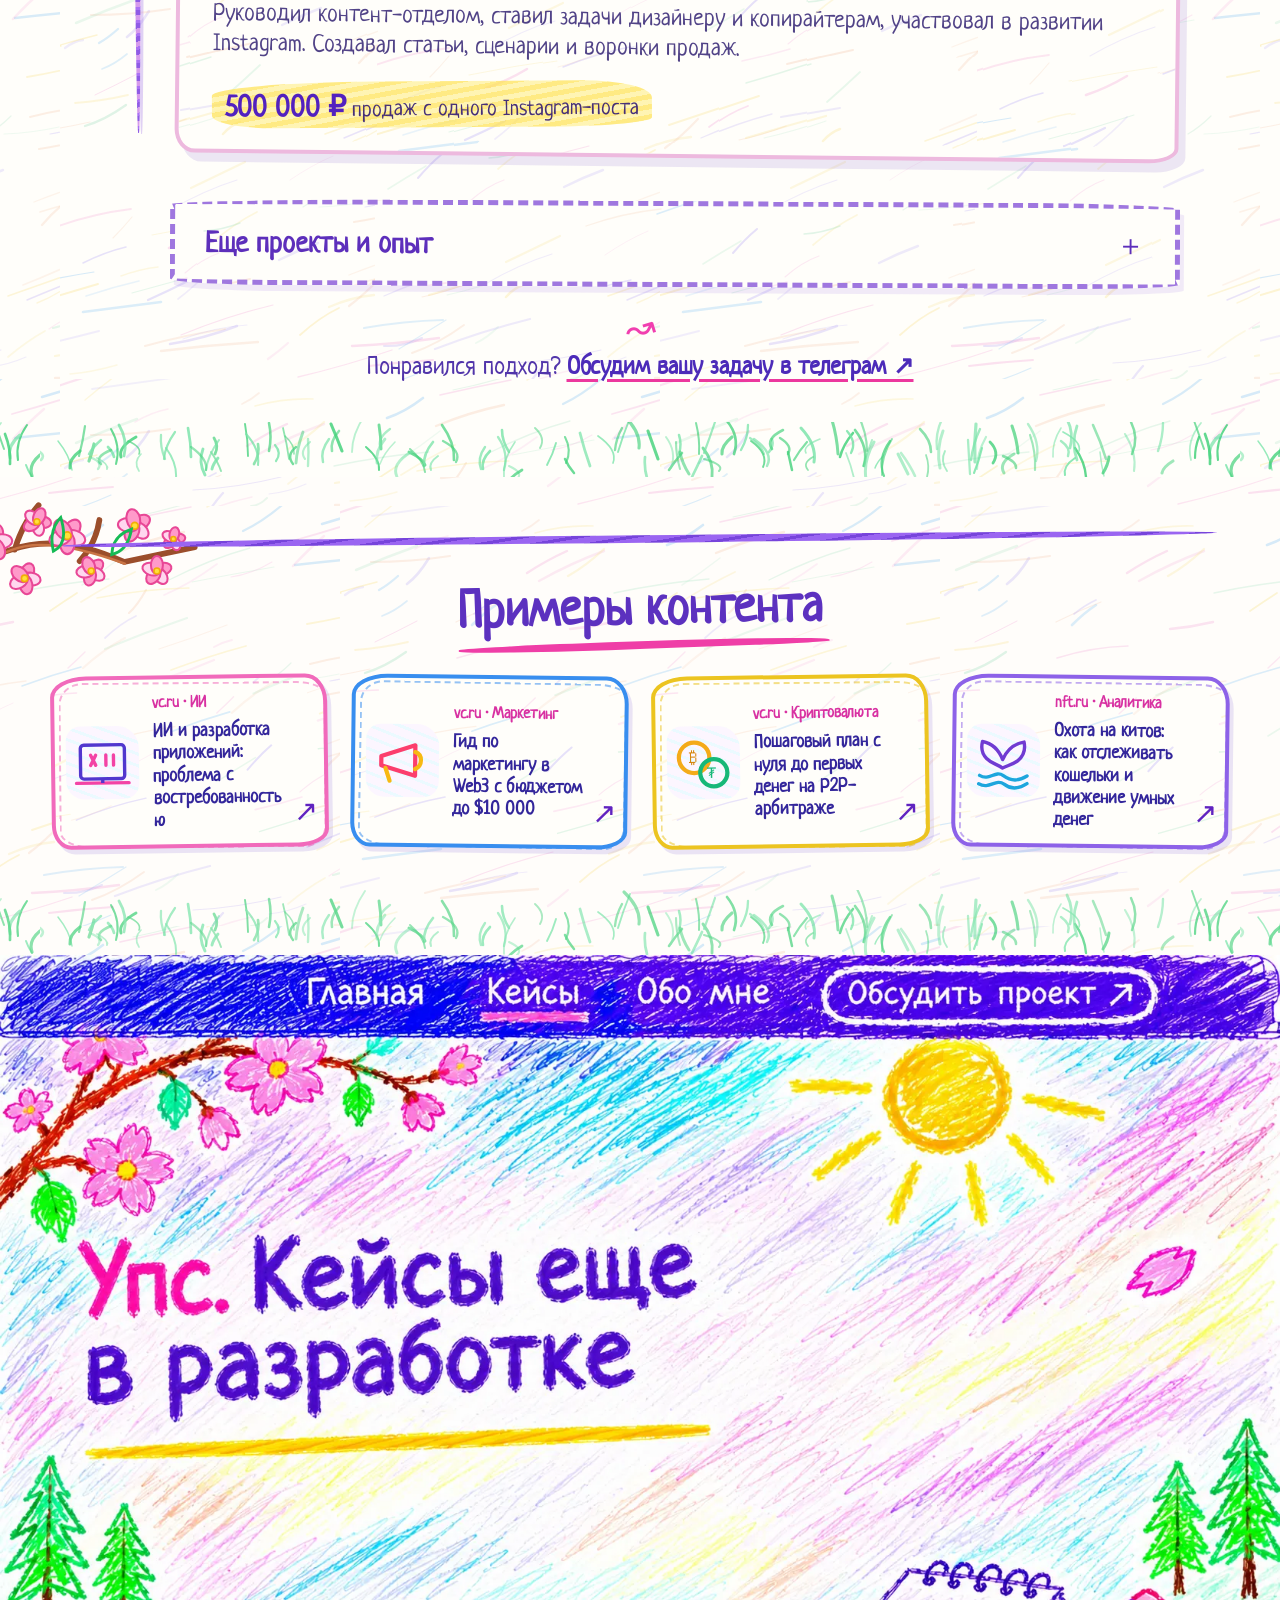
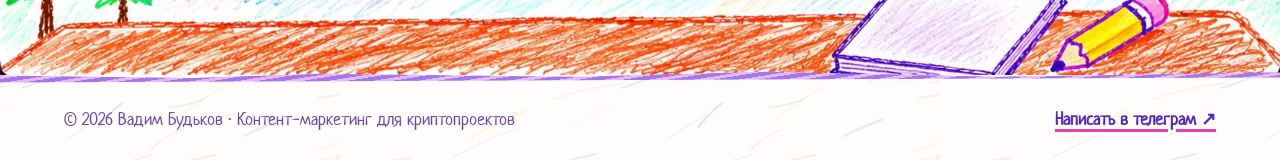
==== commit 06c63623: "feat: consolidate portfolio into one-page crayon diary with anchor navigation and SEO redirects" ====
--- a/index.html
+++ b/index.html
@@ -1,20 +1,201 @@
-<!doctype html><html lang="ru"><head><meta charset="utf-8"><meta name="viewport" content="width=device-width, initial-scale=1"><meta name="theme-color" content="#5630cd"><link rel="icon" type="image/svg+xml" href="assets/favicon.svg"><meta name="robots" content="index,follow,max-image-preview:large"><title>Контент-маркетинг для криптопроектов — Вадим Будьков</title><meta name="description" content="Вадим Будьков — контент-стратег для криптопроектов. SEO, GEO, SMM и создание контента для привлечения пользователей."><meta property="og:type" content="website"><meta property="og:locale" content="ru_RU"><meta property="og:title" content="Контент-маркетинг для криптопроектов — Вадим Будьков"><meta property="og:description" content="Вадим Будьков — контент-стратег для криптопроектов. SEO, GEO, SMM и создание контента для привлечения пользователей."><meta name="twitter:card" content="summary_large_image"><meta property="og:image" content="https://vadimbudkov.vercel.app/assets/home-art.webp"><meta property="og:url" content="https://vadimbudkov.vercel.app/"><link rel="canonical" href="https://vadimbudkov.vercel.app/"><link rel="preload" href="assets/home-art.webp" as="image" media="(min-width: 821px)"><link rel="stylesheet" href="styles.css"><script type="application/ld+json">{"@context":"https://schema.org","@type":"Person","name":"Вадим Будьков","alternateName":"Вадим","jobTitle":"Контент-стратег","description":"Специалист по контент-маркетингу и SMM для криптопроектов. Создает контент с 2019 года.","knowsAbout":["Криптовалюты","Контент-стратегия","SEO","GEO","SMM","Управление сообществом"],"sameAs":["https://t.me/borisaguero","https://www.linkedin.com/in/vadim-budkov-2aa100133/","https://vc.ru/id419424"],"@id":"https://vadimbudkov.vercel.app/#person","url":"https://vadimbudkov.vercel.app/about.html","inLanguage":"ru-RU"}</script><script type="application/ld+json">{"@context":"https://schema.org","@type":"WebSite","@id":"https://vadimbudkov.vercel.app/#website","url":"https://vadimbudkov.vercel.app/","name":"Вадим Будьков — контент-маркетинг для криптопроектов","description":"Профессиональное портфолио Вадима Будькова: контент-маркетинг, SMM, SEO и GEO для криптопроектов.","inLanguage":"ru-RU","author":{"@id":"https://vadimbudkov.vercel.app/#person"}}</script></head><body>
-<a class="skip-link" href="#main">К содержимому</a><main id="main">
+<!doctype html><html lang="ru"><head><meta charset="utf-8"><meta name="viewport" content="width=device-width, initial-scale=1"><meta name="theme-color" content="#5630cd"><link rel="icon" type="image/svg+xml" href="assets/favicon.svg"><meta name="robots" content="index,follow,max-image-preview:large"><title>Контент-маркетинг для криптопроектов — Вадим Будьков</title><meta name="description" content="Вадим Будьков — руководитель SMM и контента, контент-стратег для криптопроектов. Опыт с 2019 года, результаты Threads и TikTok, публикации, SEO и GEO."><meta property="og:type" content="website"><meta property="og:locale" content="ru_RU"><meta property="og:title" content="Контент-маркетинг для криптопроектов — Вадим Будьков"><meta property="og:description" content="Контент-маркетинг для криптопроектов: опыт, результаты, карьерный путь и примеры публикаций Вадима Будькова."><meta name="twitter:card" content="summary_large_image"><meta property="og:image" content="https://vadimbudkov.vercel.app/assets/home-art.webp"><meta property="og:url" content="https://vadimbudkov.vercel.app/"><link rel="canonical" href="https://vadimbudkov.vercel.app/"><link rel="preload" href="assets/home-art.webp" as="image" media="(min-width: 821px)"><link rel="stylesheet" href="styles.css"><script type="application/ld+json">{"@context":"https://schema.org","@type":"Person","name":"Вадим Будьков","alternateName":"Вадим","jobTitle":"Руководитель SMM и контента, контент-стратег","description":"Специалист по контент-маркетингу и SMM для криптопроектов. Создает контент с 2019 года.","knowsAbout":["Криптовалюты","Контент-стратегия","SEO","GEO","SMM","Управление сообществом"],"sameAs":["https://t.me/borisaguero","https://www.linkedin.com/in/vadim-budkov-2aa100133/","https://vc.ru/id419424"],"@id":"https://vadimbudkov.vercel.app/#person","url":"https://vadimbudkov.vercel.app/#about","inLanguage":"ru-RU"}</script><script type="application/ld+json">{"@context":"https://schema.org","@type":"WebSite","@id":"https://vadimbudkov.vercel.app/#website","url":"https://vadimbudkov.vercel.app/","name":"Вадим Будьков — контент-маркетинг для криптопроектов","description":"Профессиональное портфолио Вадима Будькова: контент-маркетинг, SMM, SEO и GEO для криптопроектов.","inLanguage":"ru-RU","author":{"@id":"https://vadimbudkov.vercel.app/#person"}}</script><meta name="theme-color" content="#5630cd"><link rel="preload" href="assets/about-art.webp" as="image" media="(min-width: 821px)"><script type="application/ld+json">{"@context":"https://schema.org","@type":"ProfilePage","name":"Обо мне — Вадим Будьков","inLanguage":"ru-RU","hasPart":[{"@type":"CreativeWork","name":"ИИ и разработка приложений: проблема с востребованностью","url":"https://vc.ru/ai/2977378-ii-i-razrabotka-prilozheniy-problema-s-vostrebovannostyu"},{"@type":"CreativeWork","name":"Гид по маркетингу в Web3 с бюджетом до $10 000","url":"https://vc.ru/marketing/2788268-gid-po-marketingu-v-web3-s-byudjetom-do-10-000"},{"@type":"CreativeWork","name":"Пошаговый план с нуля до первых денег на P2P-арбитраже","url":"https://vc.ru/crypto/685261-poshagovyi-plan-s-nulya-do-pervyh-deneg-na-p2p-arbitrazhe"},{"@type":"CreativeWork","name":"Охота на китов: как отслеживать кошельки и движение умных денег","url":"https://nft.ru/article/okhota-na-kitov-kak-otslezhivat-koshelki-i-dvizhenie-umnykh-deneg-975"}],"mainEntity":{"@id":"https://vadimbudkov.vercel.app/#person"},"@id":"https://vadimbudkov.vercel.app/#profile","url":"https://vadimbudkov.vercel.app/"}</script></head><body>
+<a class="skip-link" href="#main">К содержимому</a>
+<nav class="mobile-nav site-nav-mobile" aria-label="Главное меню">
+ <a href="#home" aria-current="location">Главная</a>
+ <a href="#cases">Кейсы</a>
+ <a href="#about">Обо мне</a>
+ <a href="https://t.me/borisaguero" class="top-contact" target="_blank" rel="noopener noreferrer" aria-label="Обсудить проект в телеграм">↗</a>
+</nav>
+<main id="main">
+<div id="home" class="chapter chapter-home">
 <section class="desktop-art" aria-label="Главная страница — рисованная версия">
  <img class="art" src="assets/home-art.webp" width="1672" height="941" fetchpriority="high" alt="" aria-hidden="true">
  <div class="sr-only"><h1>Контент-маркетинг для криптопроектов</h1><p>Превращаю контент в инструмент привлечения пользователей.</p><p>Работаю с SEO, GEO и SMM. На столе нарисован Витрувианский Pepe и книги по маркетингу.</p></div>
- <nav aria-label="Основная навигация"><a class="hit hit-home" style="--x:25.4187%;--y:0.0000%;--w:12.7990%;--h:7.6514%;" href="index.html" aria-label="Главная страница" ><span class="sr-only">Главная страница</span></a>
-<a class="hit hit-cases" style="--x:38.8158%;--y:0.0000%;--w:11.1244%;--h:7.6514%;" href="cases.html" aria-label="Кейсы — страница в разработке" ><span class="sr-only">Кейсы — страница в разработке</span></a>
-<a class="hit hit-about" style="--x:50.2990%;--y:0.0000%;--w:11.7823%;--h:7.6514%;" href="about.html" aria-label="Обо мне" ><span class="sr-only">Обо мне</span></a>
+ <nav aria-label="Основная навигация"><a class="hit hit-home" style="--x:25.4187%;--y:0.0000%;--w:12.7990%;--h:7.6514%;" href="#home" aria-label="Главная страница" ><span class="sr-only">Главная страница</span></a>
+<a class="hit hit-cases" style="--x:38.8158%;--y:0.0000%;--w:11.1244%;--h:7.6514%;" href="#cases" aria-label="Кейсы" ><span class="sr-only">Кейсы</span></a>
+<a class="hit hit-about" style="--x:50.2990%;--y:0.0000%;--w:11.7823%;--h:7.6514%;" href="#about" aria-label="Обо мне" ><span class="sr-only">Обо мне</span></a>
 <a class="hit hit-top-cta" style="--x:76.6746%;--y:0.0000%;--w:20.6340%;--h:7.6514%;" href="https://t.me/borisaguero" aria-label="Обсудить проект в телеграм" target="_blank" rel="noopener noreferrer"><span class="sr-only">Обсудить проект в телеграм</span></a></nav>
  <a class="hit hit-hero-contact" style="--x:4.9043%;--y:51.1158%;--w:22.9067%;--h:9.8831%;" href="https://t.me/borisaguero" aria-label="Обсудить проект в телеграм" target="_blank" rel="noopener noreferrer"><span class="sr-only">Обсудить проект в телеграм</span></a>
- <a class="hit hit-hero-about" style="--x:27.8708%;--y:50.7970%;--w:13.8158%;--h:10.2019%;" href="about.html" aria-label="Перейти на страницу Обо мне" ><span class="sr-only">Перейти на страницу Обо мне</span></a>
+ <a class="hit hit-hero-about" style="--x:27.8708%;--y:50.7970%;--w:13.8158%;--h:10.2019%;" href="#about" aria-label="Перейти к разделу «Обо мне»" ><span class="sr-only">Перейти к разделу «Обо мне»</span></a>
 </section>
 <section class="mobile-screen home-screen" aria-labelledby="home-title">
- <nav class="mobile-nav" aria-label="Главное меню"><a href="index.html" aria-current="page">Главная</a><a href="cases.html">Кейсы</a><a href="about.html" >Обо мне</a><a href="https://t.me/borisaguero" class="top-contact" target="_blank" rel="noopener noreferrer" aria-label="Обсудить проект в телеграм">↗</a></nav>
- <div class="mobile-inner"><div class="mobile-title"><h1 id="home-title">Контент-маркетинг<br>для <em>криптопроектов</em></h1><div class="underline"></div><p>Превращаю контент в инструмент привлечения пользователей</p><div class="button-row"><a class="drawn-button fill" href="https://t.me/borisaguero" target="_blank" rel="noopener noreferrer">Обсудить проект ↗</a><a class="drawn-button" href="about.html">Обо мне</a></div></div>
+ <div class="mobile-inner"><div class="mobile-title"><h1 id="home-title">Контент-маркетинг<br>для <em>криптопроектов</em></h1><div class="underline"></div><p>Превращаю контент в инструмент привлечения пользователей</p><div class="button-row"><a class="drawn-button fill" href="https://t.me/borisaguero" target="_blank" rel="noopener noreferrer">Обсудить проект ↗</a><a class="drawn-button" href="#about">Обо мне</a></div></div>
  <figure class="portrait home-portrait"><img src="assets/home-scene.webp" width="1092" height="594" alt="Детский карандашный рисунок: Вадим за столом с ноутбуком Ethereum, книги SEO, GEO и SMM и статуэтка Витрувианского Pepe"><figcaption>SEO <span>·</span> GEO <span>·</span> SMM</figcaption></figure>
  <p class="scribble-galt">Кто такой <del>Джон Галт</del> Сатоши Накамото?</p>
  </div>
 </section>
-</main><footer class="footer"><span>© 2026 Вадим Будьков · Контент-маркетинг для криптопроектов</span><a href="https://t.me/borisaguero" target="_blank" rel="noopener noreferrer">Написать в телеграм ↗</a></footer></body></html>+</div>
+<div id="about" class="chapter chapter-about">
+<section class="desktop-art" aria-label="Обо мне — рисованная страница">
+ <img class="art" src="assets/about-art.webp" width="1672" height="941" fetchpriority="high" alt="" aria-hidden="true">
+ <div class="sr-only"><h2>Обо мне — Вадим Будьков</h2><p>Всем рекрутерам, проджект-менеджерам, плейбоям и миллиардерам привет! Меня зовут Будьков Вадим. Я создаю контент с 2019 года, последние 6 лет фокус на криптопроектах.</p><h2>Какие задачи могу взять на себя</h2><ul><li>Контент-стратегия</li><li>Реализация текстового и видеоконтента</li><li>SMM и community менеджмент</li></ul></div>
+ <nav aria-label="Основная навигация"><a class="hit hit-home" style="--x:25.4187%;--y:0.0000%;--w:12.7990%;--h:7.6514%;" href="#home" aria-label="Главная страница" ><span class="sr-only">Главная страница</span></a>
+<a class="hit hit-cases" style="--x:38.8158%;--y:0.0000%;--w:11.1244%;--h:7.6514%;" href="#cases" aria-label="Кейсы" ><span class="sr-only">Кейсы</span></a>
+<a class="hit hit-about" style="--x:50.2990%;--y:0.0000%;--w:11.7823%;--h:7.6514%;" href="#about" aria-label="Обо мне" ><span class="sr-only">Обо мне</span></a>
+<a class="hit hit-top-cta" style="--x:76.6746%;--y:0.0000%;--w:20.6340%;--h:7.6514%;" href="https://t.me/borisaguero" aria-label="Обсудить проект в телеграм" target="_blank" rel="noopener noreferrer"><span class="sr-only">Обсудить проект в телеграм</span></a></nav>
+ <a class="hit hit-social-linkedin" style="--x:70.0957%;--y:58.5547%;--w:3.9474%;--h:7.2264%;" href="https://www.linkedin.com/in/vadim-budkov-2aa100133/" aria-label="LinkedIn Вадима Будькова" target="_blank" rel="noopener noreferrer"><span class="sr-only">LinkedIn Вадима Будькова</span></a>
+ <a class="hit hit-social-vc" style="--x:74.4617%;--y:58.2359%;--w:4.7249%;--h:7.7577%;" href="https://vc.ru/id419424" aria-label="Блог на vc.ru" target="_blank" rel="noopener noreferrer"><span class="sr-only">Блог на vc.ru</span></a>
+ <a class="hit hit-social-telegram" style="--x:78.9474%;--y:58.3422%;--w:5.7416%;--h:7.9702%;" href="https://t.me/borisaguero" aria-label="телеграм Вадима Будькова" target="_blank" rel="noopener noreferrer"><span class="sr-only">телеграм Вадима Будькова</span></a>
+ 
+</section>
+<section class="mobile-screen about-screen" aria-labelledby="about-title">
+ <div class="mobile-inner">
+ <h2 id="about-title">Обо мне <span class="title-spark" aria-hidden="true">✳</span></h2>
+ <p>Всем рекрутерам, проджект-менеджерам, плейбоям и миллиардерам привет!</p>
+ <p>Меня зовут <strong>Будьков Вадим</strong>. Я создаю контент с 2019 года, последние 6 лет фокус на криптопроектах.</p>
+ <h2 class="highlight">Какие задачи могу взять на себя:</h2>
+ <div class="service-pills"><div class="service-pill purple">Контент-стратегия</div><div class="service-pill yellow">Текстовый и видеоконтент</div><div class="service-pill blue">SMM &amp; community менеджмент</div></div>
+ <div class="portrait about-portrait"><img src="assets/about-portrait.webp" width="634" height="479" alt="Нарочито смешной детский рисунок Вадима с черными кудрями, за ноутбуком и чашкой с Pepe"></div>
+ <div class="socials" aria-label="Социальные сети и контакты"><a href="https://www.linkedin.com/in/vadim-budkov-2aa100133/" target="_blank" rel="noopener noreferrer" aria-label="LinkedIn Вадима Будькова" title="LinkedIn"><svg viewBox="0 0 24 24" aria-hidden="true" fill="currentColor"><path d="M20.4 2H3.6C2.7 2 2 2.7 2 3.6v16.8c0 .9.7 1.6 1.6 1.6h16.8c.9 0 1.6-.7 1.6-1.6V3.6c0-.9-.7-1.6-1.6-1.6ZM8 18.7H4.8V9H8v9.7ZM6.4 7.7a1.9 1.9 0 1 1 0-3.8 1.9 1.9 0 0 1 0 3.8Zm12.3 11h-3.2V14c0-1.1 0-2.5-1.5-2.5s-1.8 1.2-1.8 2.4v4.8H9V9h3v1.3h.1c.4-.8 1.5-1.5 2.9-1.5 3.1 0 3.7 2 3.7 4.5v5.4Z"/></svg></a><a href="https://vc.ru/id419424" target="_blank" rel="noopener noreferrer" aria-label="Профиль Вадима на VC.ru" title="vc.ru"><svg viewBox="0 0 24 24" aria-hidden="true"><rect x="1" y="1" width="22" height="22" rx="6" fill="currentColor"/><text x="12" y="16" text-anchor="middle" fill="white" font-size="11" font-weight="bold" font-family="Arial,sans-serif">vc</text></svg></a><a href="https://t.me/borisaguero" target="_blank" rel="noopener noreferrer" aria-label="Написать Вадиму в телеграм" title="телеграм"><svg viewBox="0 0 24 24" aria-hidden="true" fill="currentColor"><path d="m21.5 3.1-3.4 16c-.3 1.1-.9 1.4-1.8.9l-5.1-3.8-2.4 2.3c-.3.3-.6.5-1.1.5l.4-5.2L17.6 5c.4-.4-.1-.6-.6-.3L5.5 12 .5 10.4C-.6 10.1-.6 9.3.8 8.8L20 1.8c.9-.3 1.8.2 1.5 1.3Z"/></svg></a></div>
+ 
+ </div>
+</section>
+
+</div>
+<nav class="chapter-bookmarks" aria-label="Разделы портфолио"><a href="#results">Результаты</a><a href="#career">Опыт</a><a href="#samples">Публикации</a><a href="#cases">Кейсы</a></nav>
+<section class="proof-section" id="results" aria-labelledby="proof-heading">
+  <div class="proof-paper">
+    <header class="proof-head">
+      <span class="proof-doodle" aria-hidden="true">✦</span>
+      <h2 id="proof-heading">Результаты в цифрах</h2>
+      <p>Реальные скриншоты статистики. Нажми на изображение, чтобы открыть его в полном размере.</p>
+    </header>
+    <div class="proof-grid">
+      <figure class="proof-card proof-card-pink">
+        <a href="assets/proof-threads.webp" target="_blank" rel="noopener noreferrer" aria-label="Увеличить скриншот статистики Threads: 1,5 млн просмотров за 30 дней">
+          <img src="assets/proof-threads.webp" width="828" height="287" loading="lazy" decoding="async" alt="Скриншот Threads: 1,5 миллиона просмотров за последние 30 дней; имя аккаунта закрыто">
+        </a>
+        <figcaption><strong>Threads · 1,5 млн просмотров</strong><span>Показатель за 30 дней.</span></figcaption>
+      </figure>
+      <figure class="proof-card proof-card-blue">
+        <a href="assets/proof-blog.webp" target="_blank" rel="noopener noreferrer" aria-label="Увеличить скриншот статистики блога: 95 585 показов в лентах">
+          <img src="assets/proof-blog.webp" width="938" height="306" loading="lazy" decoding="async" alt="Скриншот аналитики блога: 95 585 показов в лентах и 67 063 открытия постов в период 25 октября – 24 ноября 2026 года">
+        </a>
+        <figcaption><strong>Блог · 95 585 показов</strong><span>25 октября — 24 ноября 2026 года.</span></figcaption>
+      </figure>
+      <figure class="proof-card proof-card-yellow">
+        <a href="assets/proof-youtube.webp" target="_blank" rel="noopener noreferrer" aria-label="Увеличить скриншот статистики YouTube-канала: 1 511 033 просмотров">
+          <img src="assets/proof-youtube.webp" width="567" height="354" loading="lazy" decoding="async" alt="Исходный скриншот аналитики YouTube-канала криптопроекта: 1 511 033 просмотров и 3,2 тысячи новых подписчиков за время существования канала">
+        </a>
+        <figcaption><strong>YouTube · 1,51 млн просмотров</strong><span>Суммарная статистика канала, не личный результат отдельного специалиста.</span></figcaption>
+      </figure>
+      <figure class="proof-card proof-card-purple">
+        <a href="assets/proof-tiktok.webp" target="_blank" rel="noopener noreferrer" aria-label="Увеличить скриншот статистики TikTok: 754,2 тыс. просмотров публикаций">
+          <img src="assets/proof-tiktok.webp" width="600" height="533" loading="lazy" decoding="async" alt="Исходный скриншот статистики TikTok за 28 октября — 24 ноября: 754,2 тыс. просмотров, 49,6 тыс. лайков, 20,9 тыс. репостов, 2,6 тыс. посещений профиля">
+        </a>
+        <figcaption><strong>TikTok · 754,2 тыс. просмотров</strong><span>28 октября — 24 ноября 2026 года.</span></figcaption>
+      </figure>
+    </div>
+  </div>
+</section>
+
+<section class="career" id="career" aria-labelledby="career-heading">
+  <div class="career-paper">
+    <div class="career-heading-block">
+      <span class="career-overline">2019 — сейчас</span>
+      <h2 id="career-heading">Мой карьерный путь<span class="career-pencil" aria-hidden="true">✎</span></h2>
+      <p>От первых рекламных текстов до самостоятельной контент-стратегии для криптопроектов. Ниже — роли, задачи и результаты, а не список всех публикаций.</p>
+    </div>
+    <ol class="career-steps">
+      <li class="career-step nda">
+        <div class="career-number" aria-hidden="true">01</div>
+        <article class="career-card">
+          <div class="career-topline"><span class="career-period">Сейчас</span><span class="career-tag violet">Под NDA</span></div>
+          <h3>Руководитель SMM и контента в криптопроекте</h3>
+          <p>Запуск и развитие соцсетей, работа с контентом для Threads и короткими видео.</p>
+          <div class="career-highlights"><span><strong>1 млн+</strong> охватов Threads</span><span><strong>≈ 800 тыс.</strong> охватов видеоконтента</span></div>
+          <p class="career-small">Результаты первого месяца. Название компании не раскрываю.</p>
+        </article>
+      </li>
+      <li class="career-step">
+        <div class="career-number" aria-hidden="true">02</div>
+        <article class="career-card">
+          <div class="career-topline"><span class="career-period">12 месяцев</span><span class="career-tag pink">Ведущий копирайтер</span></div>
+          <h3>Grinex · Ведущий копирайтер</h3>
+          <p>Разрабатывал контент-план и материалы для VC.ru, DTF и блога компании.</p>
+          <div class="career-highlights"><span><strong>Топ-2</strong> криптотематики на VC.ru</span></div>
+          <p class="career-small">Результат корпоративного блога за период работы.</p>
+        </article>
+      </li>
+      <li class="career-step">
+        <div class="career-number" aria-hidden="true">03</div>
+        <article class="career-card">
+          <div class="career-topline"><span class="career-period">2 года</span><span class="career-tag blue">Стратегия и SMM</span></div>
+          <h3>FinTechPortal · SMM</h3>
+          <p>Планировал и реализовывал контент для телеграм, сайта и рассылок, готовил совместные эфиры и анонсы.</p>
+          <div class="career-highlights"><span><strong>0 → 2 000</strong> в телеграм</span><span><strong>ER &gt; 30%</strong></span><span><strong>1 250</strong> на YouTube</span></div>
+          <p class="career-small">Рост каналов — результат совместной работы команды.</p>
+        </article>
+      </li>
+      <li class="career-step">
+        <div class="career-number" aria-hidden="true">04</div>
+        <article class="career-card">
+          <div class="career-topline"><span class="career-period">3 месяца</span><span class="career-tag yellow">телеграм и эфиры</span></div>
+          <h3>Команда руководителя Binance в СНГ</h3>
+          <p>Создавал контент для личного телеграм-канала Владимира Смеркиса, сообщества блокчейн-разработчиков и подкаста. Договаривался о совместных эфирах.</p>
+          <div class="career-highlights"><span><strong>+33%</strong> целевых подписчиков за месяц без рекламы</span><span><strong>+20%</strong> ER в канале для разработчиков</span></div>
+        </article>
+      </li>
+      <li class="career-step">
+        <div class="career-number" aria-hidden="true">05</div>
+        <article class="career-card">
+          <div class="career-topline"><span class="career-period">В рамках работы с криптомедиа</span><span class="career-tag green">SEO и статьи</span></div>
+          <h3>nft.ru · Контент-менеджер</h3>
+          <p>Готовил статьи о криптовалютах и блокчейне — от подбора темы до публикации.</p>
+          <div class="career-highlights"><span><strong>160 000+</strong> совокупный охват статей</span></div>
+        </article>
+      </li>
+      <li class="career-step">
+        <div class="career-number" aria-hidden="true">06</div>
+        <article class="career-card">
+          <div class="career-topline"><span class="career-period">1 год</span><span class="career-tag pink">Управление командой</span></div>
+          <h3>BodyLike · Копирайтер / руководитель контент-отдела</h3>
+          <p>Руководил контент-отделом, ставил задачи дизайнеру и копирайтерам, участвовал в развитии Instagram. Создавал статьи, сценарии и воронки продаж.</p>
+          <div class="career-highlights"><span><strong>500 000 ₽</strong> продаж с одного Instagram-поста</span></div>
+        </article>
+      </li>
+    </ol>
+    <details class="career-more">
+      <summary>Еще проекты и опыт <span aria-hidden="true">＋</span></summary>
+      <div class="career-extra">
+        <article><h3>Криптовалютный телеграм-канал · Контент-менеджер</h3><p>10 месяцев. Ежедневные новости, дайджесты, образовательные материалы и подборки. Один пост привел более 50 новых подписчиков при примерно 1 000 просмотров в неделю.</p></article>
+        <article><h3>Platilka · Контент-менеджер</h3><p>телеграм-публикации, иллюстрации и подбор каналов для посевов.</p></article>
+        <article><h3>Garantex Academy · Копирайтер</h3><p>Тексты для рекламных креативов, чат-ботов и вебинарных воронок.</p></article>
+        <article><h3>NFT Gems · Автор контента</h3><p>Обзоры и обучающие публикации об NFT, коллаборации с проектами для развития сообщества.</p></article>
+        <article><h3>RD digital · Копирайтер</h3><p>7 месяцев. Контент для агентства, работавшего с онлайн-школами и блокчейн-проектами. Реклама и воронки продаж.</p></article>
+      </div>
+    </details>
+    <div class="career-end"><span class="career-loop" aria-hidden="true">↝</span><p>Понравился подход? <a href="https://t.me/borisaguero" target="_blank" rel="noopener noreferrer">Обсудим вашу задачу в телеграм ↗</a></p></div>
+  </div>
+</section>
+
+<div class="publications-chapter"><section class="samples" id="samples" aria-labelledby="samples-title"><h2 id="samples-title">Примеры контента</h2><div class="article-grid"><a class="article-card pink" href="https://vc.ru/ai/2977378-ii-i-razrabotka-prilozheniy-problema-s-vostrebovannostyu" target="_blank" rel="noopener noreferrer"><div class="article-icon"><svg viewBox="0 0 72 72" fill="none" aria-hidden="true"><rect x="10" y="15" width="52" height="40" rx="4" stroke="#5137ce" stroke-width="4"/><path d="M5 60h62M22 27l6 12m0-12-6 12m18-12v12m9-12v12" stroke="#f343a5" stroke-width="4" stroke-linecap="round"/><path d="M36 55v5" stroke="#5137ce" stroke-width="4"/></svg></div><div class="article-info"><span class="article-category">vc.ru · ИИ</span><h3>ИИ и разработка приложений: проблема с востребованностью</h3></div><span class="arr" aria-hidden="true">↗</span></a>
+<a class="article-card blue" href="https://vc.ru/marketing/2788268-gid-po-marketingu-v-web3-s-byudjetom-do-10-000" target="_blank" rel="noopener noreferrer"><div class="article-icon"><svg viewBox="0 0 72 72" fill="none" aria-hidden="true"><path d="M11 31 51 18v36L11 42Z" stroke="#fc3e6d" stroke-width="5" stroke-linejoin="round"/><path d="M51 26c9 3 9 16 0 20M16 45l5 15" stroke="#f7b913" stroke-width="5" stroke-linecap="round"/></svg></div><div class="article-info"><span class="article-category">vc.ru · Маркетинг</span><h3>Гид по маркетингу в Web3 с бюджетом до $10 000</h3></div><span class="arr" aria-hidden="true">↗</span></a>
+<a class="article-card yellow" href="https://vc.ru/crypto/685261-poshagovyi-plan-s-nulya-do-pervyh-deneg-na-p2p-arbitrazhe" target="_blank" rel="noopener noreferrer"><div class="article-icon"><svg viewBox="0 0 72 72" fill="none" aria-hidden="true"><circle cx="25" cy="30" r="18" stroke="#f4ab19" stroke-width="5"/><circle cx="48" cy="48" r="16" stroke="#16b878" stroke-width="5"/><text x="19" y="36" font-size="20" fill="#d5840a">₿</text><text x="40" y="54" font-size="17" fill="#16b878">₮</text></svg></div><div class="article-info"><span class="article-category">vc.ru · Криптовалюта</span><h3>Пошаговый план с нуля до первых денег на P2P-арбитраже</h3></div><span class="arr" aria-hidden="true">↗</span></a>
+<a class="article-card purple" href="https://nft.ru/article/okhota-na-kitov-kak-otslezhivat-koshelki-i-dvizhenie-umnykh-deneg-975" target="_blank" rel="noopener noreferrer"><div class="article-icon"><svg viewBox="0 0 72 72" fill="none" aria-hidden="true"><path d="M35 45c-7-5-13-5-19-11-5-5-7-12-5-20 12 2 19 9 24 21 5-12 14-19 25-21 2 9-1 17-7 22-5 4-12 6-18 9Z" stroke="#703bd2" stroke-width="4" stroke-linejoin="round"/><path d="M8 54c12 7 18-7 28 0s18 6 28 0M7 64c13 7 20-7 30 0 9 7 18 5 27-1" stroke="#1da6dd" stroke-width="4" stroke-linecap="round"/></svg></div><div class="article-info"><span class="article-category">nft.ru · Аналитика</span><h3>Охота на китов: как отслеживать кошельки и движение умных денег</h3></div><span class="arr" aria-hidden="true">↗</span></a></div></section></div>
+<div id="cases" class="chapter chapter-cases"><section class="desktop-art" aria-label="Кейсы — страница дневника">
+<img class="art" src="assets/cases-art.webp" width="1672" height="941" loading="lazy" decoding="async" alt="" aria-hidden="true">
+<nav aria-label="Навигация в разделе кейсов">
+<a class="hit" style="--x:23%;--y:1%;--w:11%;--h:9%;" href="#home" aria-label="Главная"><span class="sr-only">Главная</span></a>
+<a class="hit" style="--x:36.5%;--y:1%;--w:11%;--h:9%;" href="#cases" aria-label="Кейсы"><span class="sr-only">Кейсы</span></a>
+<a class="hit" style="--x:49%;--y:1%;--w:12%;--h:9%;" href="#about" aria-label="Обо мне"><span class="sr-only">Обо мне</span></a>
+<a class="hit" style="--x:63%;--y:1%;--w:29%;--h:9%;" href="https://t.me/borisaguero" target="_blank" rel="noopener noreferrer" aria-label="Обсудить проект в телеграм"><span class="sr-only">Обсудить проект в телеграм</span></a>
+</nav>
+</section><section class="mobile-screen landing-cases-mobile" aria-labelledby="cases-title-mobile">
+<div class="cases-mobile-copy"><h2 id="cases-title-mobile"><em>Упс.</em> Кейсы еще в разработке</h2><span class="cases-marker" aria-hidden="true"></span></div>
+<img src="assets/cases-art.webp" width="1672" height="941" loading="lazy" decoding="async" alt="" aria-hidden="true">
+</section></div>
+</main>
+<footer class="footer"><span>© 2026 Вадим Будьков · Контент-маркетинг для криптопроектов</span><a href="https://t.me/borisaguero" target="_blank" rel="noopener noreferrer">Написать в телеграм ↗</a></footer>
+<script>
+(()=>{const nav=document.querySelector(".site-nav-mobile");if(!nav||!("IntersectionObserver" in window))return;
+const links=Array.from(nav.querySelectorAll('a[href^="#"]'));
+const targets=Array.from(document.querySelectorAll("#home,#about,#results,#career,#samples,#cases"));
+let active="home";
+const observer=new IntersectionObserver(entries=>{for(const e of entries){if(e.isIntersecting){active=e.target.id;}}
+const name=(active==="results"||active==="career"||active==="samples")?"about":active;
+for(const link of links){if(link.getAttribute("href")==="#"+name)link.setAttribute("aria-current","location");else link.removeAttribute("aria-current");}
+},{rootMargin:"-15% 0px -65% 0px",threshold:0});
+targets.forEach(el=>observer.observe(el));})();
+</script>
+</body></html>
--- a/styles.css
+++ b/styles.css
@@ -438,3 +438,162 @@
 @media(prefers-reduced-motion:reduce){
  .article-card:hover{transform:none}
 }
+
+
+/* SINGLE-PAGE CRAYON DIARY — 2026 */
+:root{scroll-padding-top:20px}
+html{scroll-behavior:smooth}
+body{overflow-x:clip}
+#home,#about,#results,#career,#samples,#cases{scroll-margin-top:22px}
+.site-nav-mobile{display:none}
+.chapter{position:relative;isolation:isolate}
+.chapter-home .desktop-art,.chapter-about .desktop-art,.chapter-cases .desktop-art{background:#fffdfb}
+
+/* About illustration retains the original upper drawing while its baked-in
+   publication cards are replaced by the real, clickable HTML cards below. */
+@media(min-width:821px){
+ .chapter-about .desktop-art{aspect-ratio:1672 / 690;overflow:hidden}
+ .chapter-about .desktop-art .art{display:block;width:100%;height:auto}
+ .chapter-about .desktop-art .hit{top:calc(var(--y) * 1.363768);height:calc(var(--h) * 1.363768)}
+}
+.chapter-bookmarks{
+ display:flex;justify-content:center;align-items:center;gap:clamp(16px,2.7vw,50px);
+ flex-wrap:wrap;padding:28px 25px 30px;
+ background: url("assets/crayon-paper.svg") center/600px 420px,#fffdfa;
+ border-top:0;border-bottom:0;position:relative;isolation:isolate;
+}
+.chapter-bookmarks::before{
+ content:"";position:absolute;top:0;left:2%;width:96%;height:7px;
+ border-radius:60% 33% 74% 25%;
+ transform:rotate(-.4deg);
+ background:repeating-linear-gradient(169deg,#a477ef 0 4px,#d4a8ff 4px 8px);
+}
+.chapter-bookmarks a{
+ border:3px solid #995ce6;box-shadow:3px 4px 0 rgba(124,78,192,.12);
+ background:rgba(255,254,250,.84);padding:8px 17px 6px;
+ border-radius:29% 19% 26% 21% / 19% 24% 22% 30%;
+ color:#5631c1;text-decoration:none;
+ font-family:"Neucha","Comic Sans MS",cursive;font-size:clamp(18px,2vw,26px);
+ font-weight:900;line-height:1.2;transform:rotate(-1.4deg);
+}
+.chapter-bookmarks a:nth-child(2){border-color:#ed7ab9;transform:rotate(1deg)}
+.chapter-bookmarks a:nth-child(3){border-color:#57a3e9;transform:rotate(-.5deg)}
+.chapter-bookmarks a:nth-child(4){border-color:#e6c821;transform:rotate(1.5deg)}
+.chapter-bookmarks a:hover{transform:translateY(-3px) rotate(0)}
+
+/* Four articles are visible and crawlable on desktop AND mobile. */
+.publications-chapter{
+ background:url("assets/crayon-sakura.svg") left -65px top 20px/300px auto no-repeat,
+            url("assets/crayon-paper.svg") center/600px 420px repeat,#fffdfa;
+ padding:55px max(25px,4vw) 92px;
+ position:relative;isolation:isolate;overflow:hidden;
+}
+.publications-chapter::after{
+ content:"";position:absolute;bottom:0;left:0;width:100%;height:65px;pointer-events:none;
+ background:url("assets/crayon-grass.svg") bottom center/1200px 65px repeat-x;opacity:.7;
+}
+.publications-chapter .samples{max-width:1480px;margin:0 auto;padding:32px 0 15px}
+.publications-chapter .samples h2{font-family:"Neucha","Comic Sans MS",cursive;color:#5c31bf;font-size:clamp(37px,4vw,62px);font-weight:900;text-align:center;margin:9px auto 35px}
+.publications-chapter .article-grid{display:grid;grid-template-columns:repeat(4,minmax(0,1fr));gap:23px}
+.publications-chapter .article-card{
+ display:grid;grid-template-columns:76px minmax(0,1fr) 20px;align-items:center;
+ gap:11px;padding:14px 11px;min-height:150px;
+ text-decoration:none;color:#302393;line-height:1.15;
+ transition:transform .15s ease;min-width:0;
+}
+.publications-chapter .article-icon{
+ width:73px;height:73px;display:grid;place-items:center;
+ border-radius:20% 30% 21% 25%;
+ background:repeating-linear-gradient(21deg,#ebfaff 0 3px,#fcf6ff 3px 11px);
+ padding:6px;
+}
+.publications-chapter .article-icon svg{width:100%;height:100%}
+.publications-chapter .article-info{min-width:0}
+.publications-chapter .article-category{font-family:"Neucha","Comic Sans MS",cursive;font-size:16px;display:block;color:#d831a2;font-weight:800;margin-bottom:8px}
+.publications-chapter .article-info h3{font-family:"Neucha","Comic Sans MS",cursive;font-size:clamp(18px,1.45vw,24px);line-height:1.19;margin:0;color:#33269b;font-weight:900;overflow-wrap:anywhere}
+.publications-chapter .article-card .arr{font-size:29px;color:#6023c0;align-self:end}
+
+/* Placeholder is a fully illustrated final chapter, not a separate route. */
+.chapter-cases .desktop-art{line-height:0}
+.landing-cases-mobile{display:none}
+#cases{scroll-margin-top:0}
+
+/* Links near the bottom of a long page lead naturally to the top. */
+.career-end a,.footer a{font-family:"Neucha","Comic Sans MS",cursive}
+
+/* Mobile has one persistent menu, not repeated menus per 'page'. */
+@media(max-width:820px){
+ :root{scroll-padding-top:70px}
+ #home,#about,#results,#career,#samples,#cases{scroll-margin-top:70px}
+ .mobile-nav.site-nav-mobile{
+   display:flex;position:sticky;top:0;z-index:110;
+   box-shadow:0 4px 0 rgba(83,40,201,.10);
+   background-image:repeating-linear-gradient(-7deg,#5428ca 0 3px,#4824b3 3px 5px,#5d39d0 5px 9px);
+ }
+ .site-nav-mobile a[aria-current="location"]::after{
+   content:"";position:absolute;left:0;right:0;bottom:-7px;height:4px;
+   background:#f584c9;border-radius:30% 56% 18% 35%;transform:rotate(-1deg);
+ }
+ .chapter-about .mobile-inner>h2{
+   color:var(--purple);font-family:"Neucha","Comic Sans MS",cursive;
+   display:table;position:relative;font-size:clamp(41px,9vw,67px);line-height:1.14;
+   letter-spacing:.005em;font-weight:900;transform:rotate(-1.2deg);
+   margin:4px 0 26px;text-shadow:1px 2px 0 #f6d3fa;
+ }
+ .chapter-about .mobile-inner>h2::after{
+   content:"";position:absolute;bottom:-7px;left:0;width:100%;height:8px;
+   background:repeating-linear-gradient(168deg,#f23ca2 0 5px,#ff8bd0 5px 8px);
+   border-radius:48% 60% 30% 20%;transform:rotate(-1.5deg);
+ }
+ .chapter-bookmarks{gap:10px;padding:25px 12px 20px}
+ .chapter-bookmarks a{padding:8px 10px 5px;border-width:3px;font-size:clamp(16px,4.2vw,21px)}
+ .publications-chapter{
+   padding:43px 18px 70px;
+   background-size:200px auto,600px 420px;
+   background-position:left -70px top 15px,center;
+ }
+ .publications-chapter .samples{padding-top:29px}
+ .publications-chapter .samples h2{font-size:clamp(34px,8vw,50px);margin:9px auto 36px}
+ .publications-chapter .article-grid{grid-template-columns:1fr;gap:18px}
+ .publications-chapter .article-card{grid-template-columns:68px minmax(0,1fr) 20px;min-height:117px;padding:13px 11px;gap:11px}
+ .publications-chapter .article-icon{width:67px;height:67px}
+ .publications-chapter .article-info h3{font-size:clamp(17px,4.6vw,22px)}
+ .publications-chapter .article-category{font-size:15px}
+ .chapter-cases .desktop-art{display:none}
+ .landing-cases-mobile{
+   position:relative;display:block;min-height:70svh;
+   padding:50px 18px 0;overflow:hidden;background:#fffdfa;
+ }
+ .landing-cases-mobile>img{
+   position:absolute;inset:0;width:100%;height:100%;object-fit:cover;
+   object-position:82% 45%;opacity:.77;
+ }
+ .landing-cases-mobile::before{
+   content:"";position:absolute;inset:0;z-index:1;
+   background:linear-gradient(180deg,rgba(255,253,250,.84),rgba(255,253,250,.5) 55%,rgba(255,253,250,.1));
+ }
+ .cases-mobile-copy{z-index:2;position:relative;text-align:center;max-width:470px;margin:0 auto}
+ .cases-mobile-copy h2{
+   margin:0;color:#5b25c3;font-family:"Neucha","Comic Sans MS",cursive;
+   font-size:clamp(38px,9vw,59px);line-height:1.08;font-weight:900;transform:rotate(-1.1deg);
+   text-shadow:1px 1px #fff7f8;
+ }
+ .cases-mobile-copy em{font-style:normal;color:#ef37a7}
+ .cases-marker{display:block;width:87%;height:10px;margin:18px auto 0;border-radius:53% 30% 47% 28%;
+  transform:rotate(-2deg);background:repeating-linear-gradient(169deg,#ffdc22 0 5px,#f2b900 5px 8px)}
+}
+@media(min-width:821px) and (max-width:1250px){
+ .publications-chapter .article-grid{grid-template-columns:repeat(2,minmax(0,1fr))}
+ .publications-chapter .article-info h3{font-size:23px}
+ .publications-chapter .article-card{min-height:130px}
+}
+@media(max-width:390px){
+ .site-nav-mobile{gap:7px;padding-left:9px;padding-right:9px;font-size:12px}
+ .publications-chapter .article-card{grid-template-columns:57px minmax(0,1fr) 15px;gap:7px;padding:11px 9px}
+ .publications-chapter .article-icon{width:55px;height:55px}
+ .publications-chapter .article-info h3{font-size:17px}
+}
+@media(prefers-reduced-motion:reduce){
+ html{scroll-behavior:auto}
+ .publications-chapter .article-card{transition:none}
+}
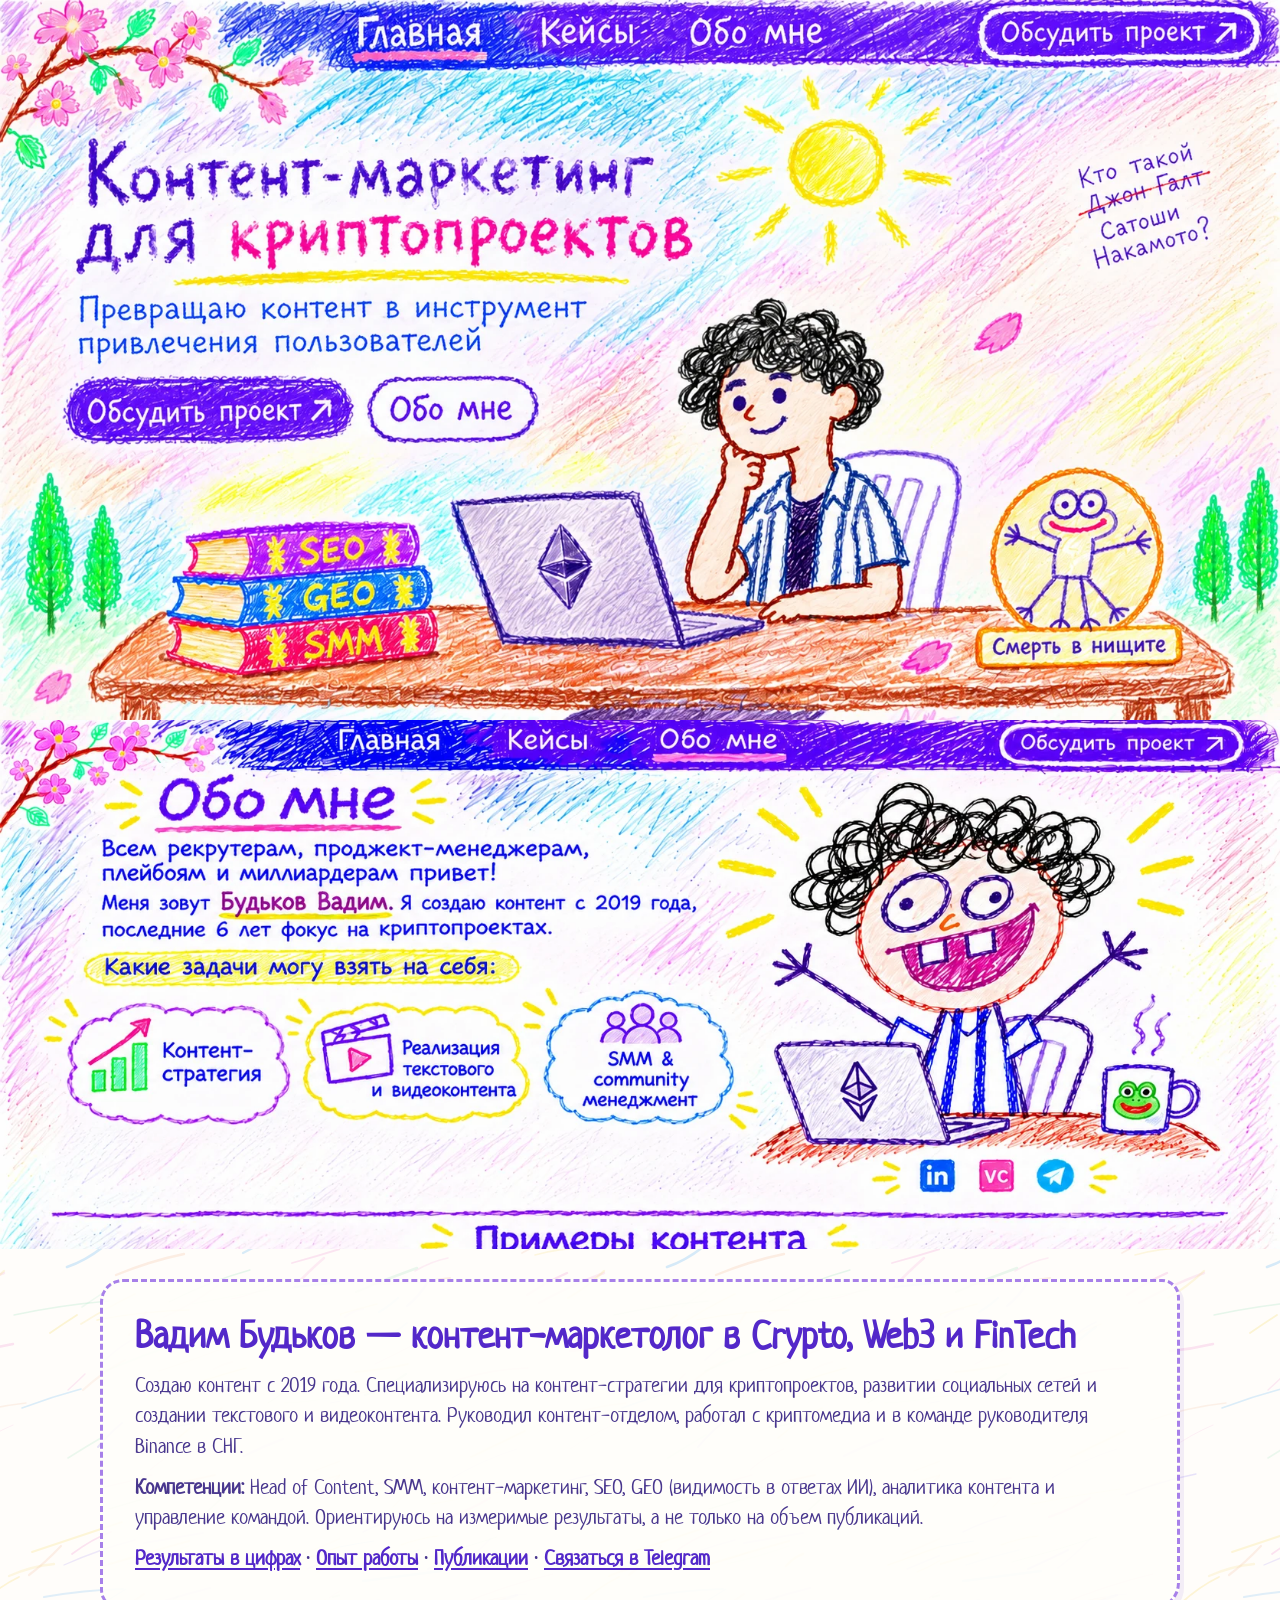
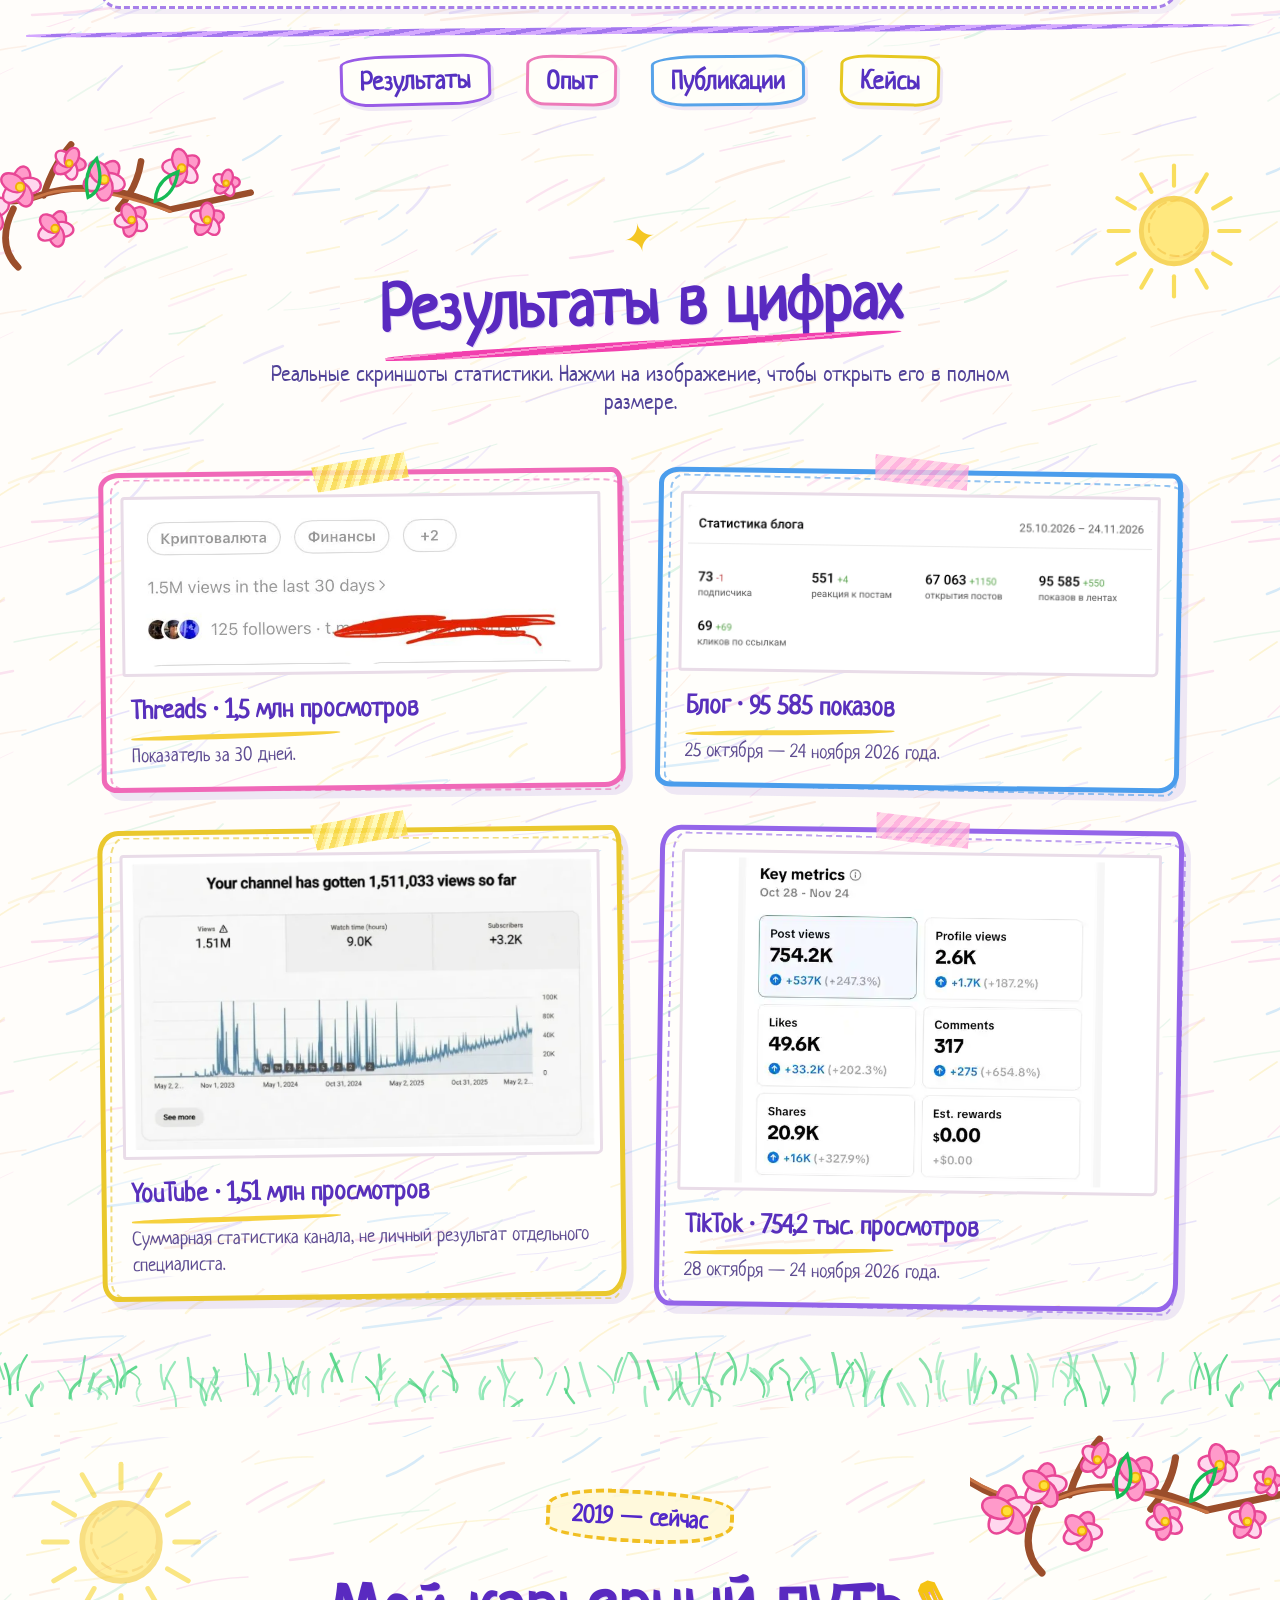
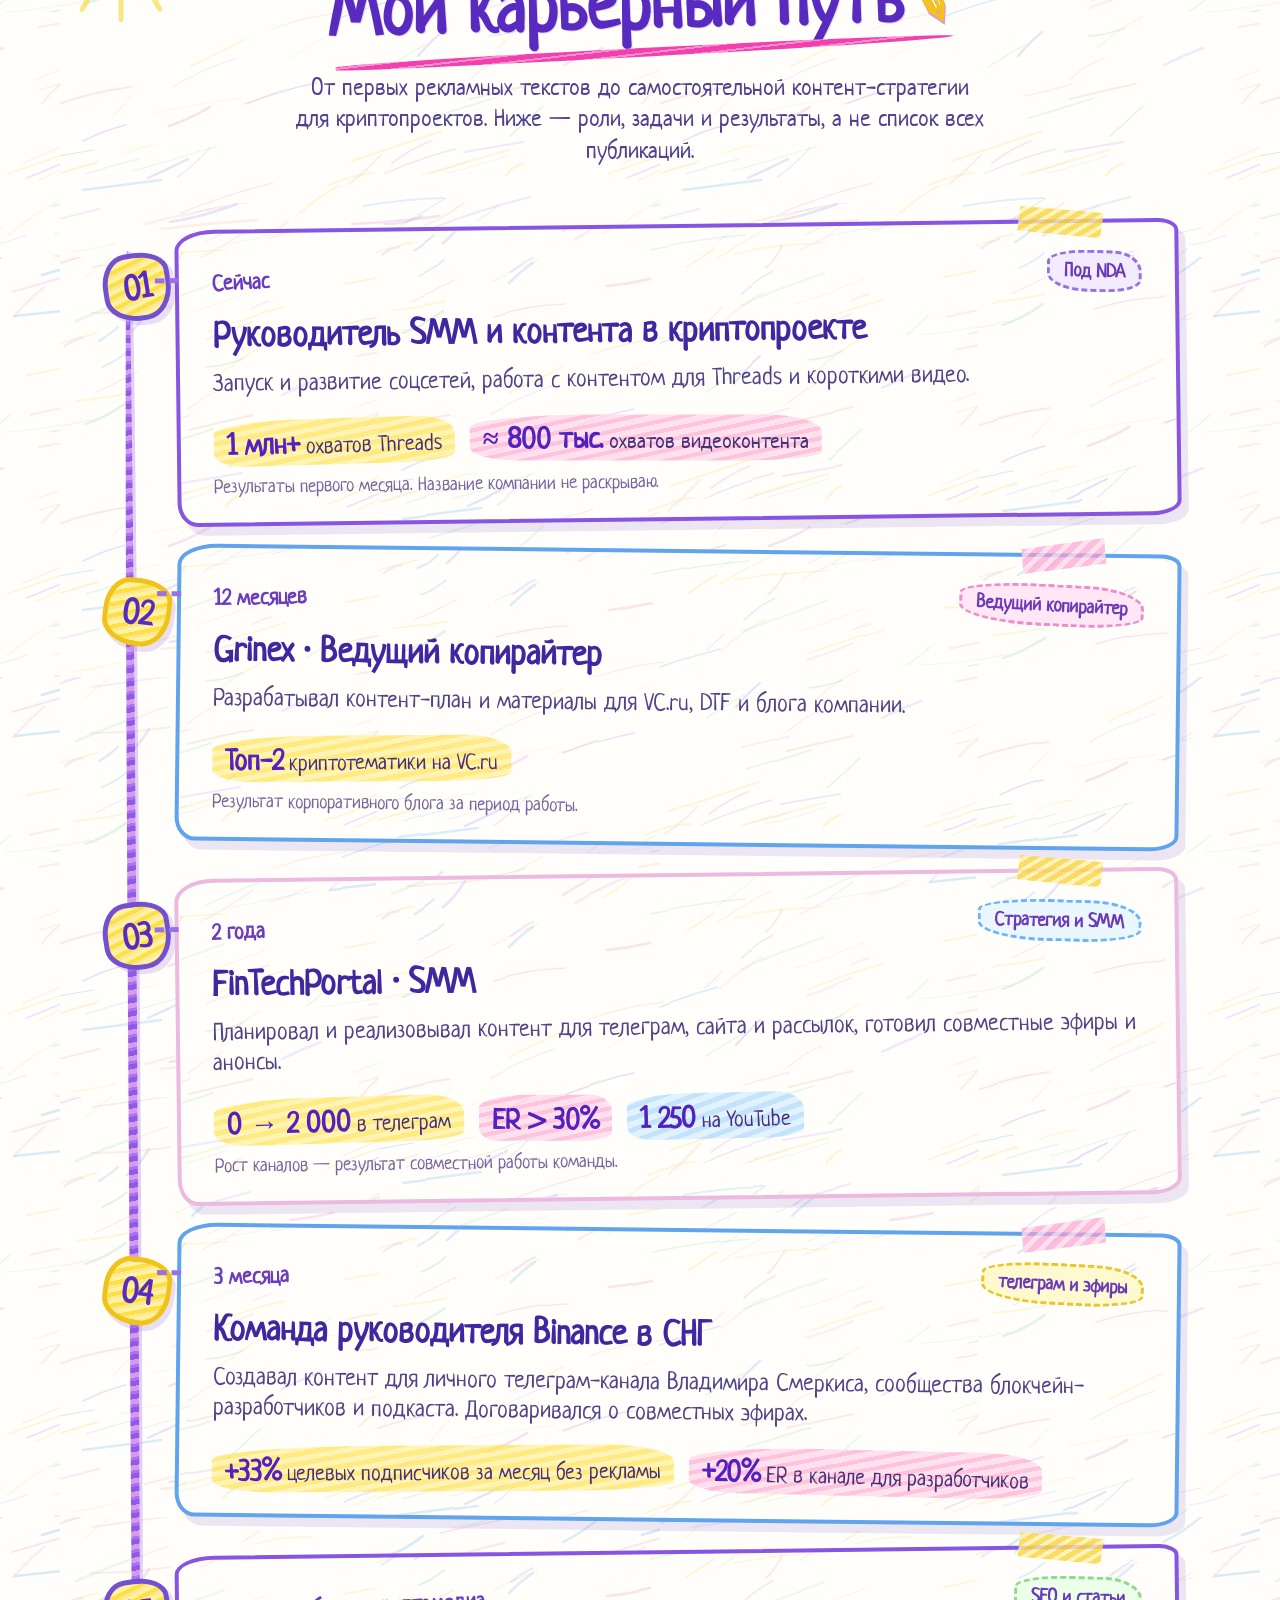
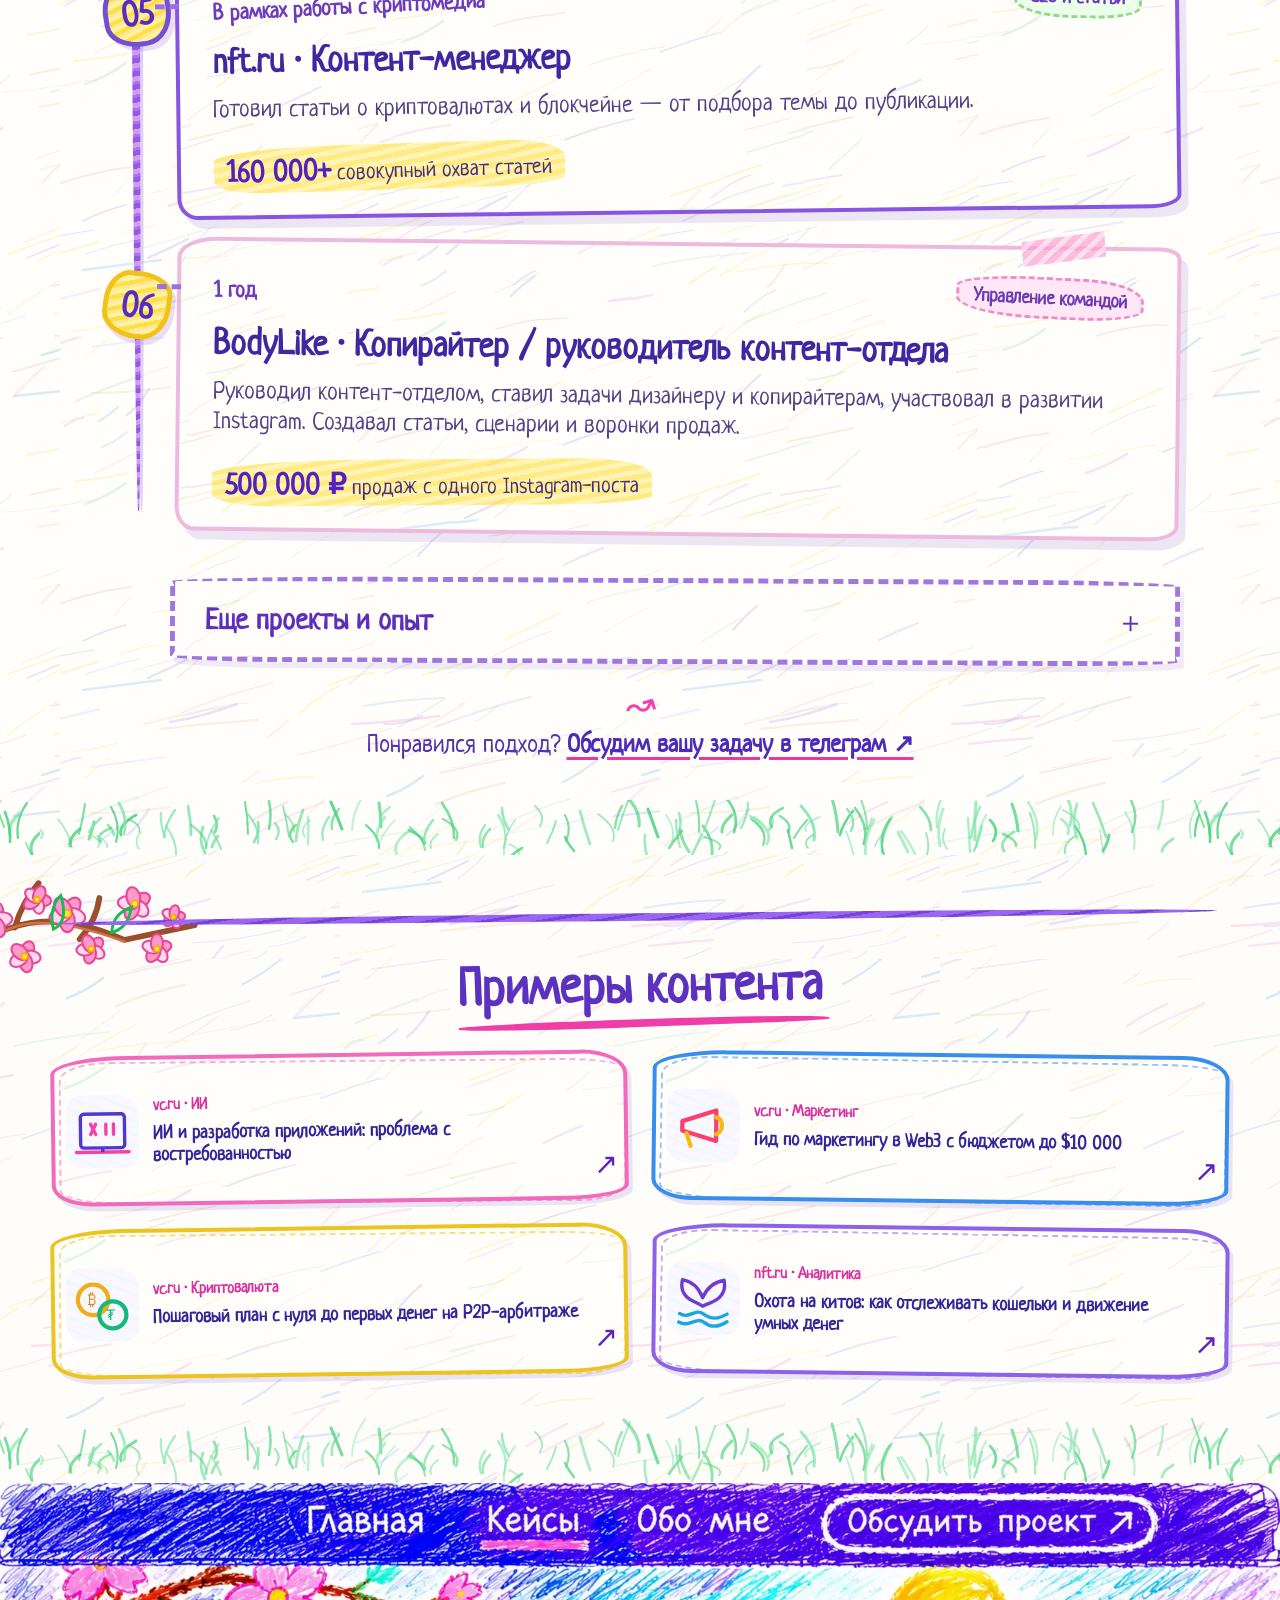
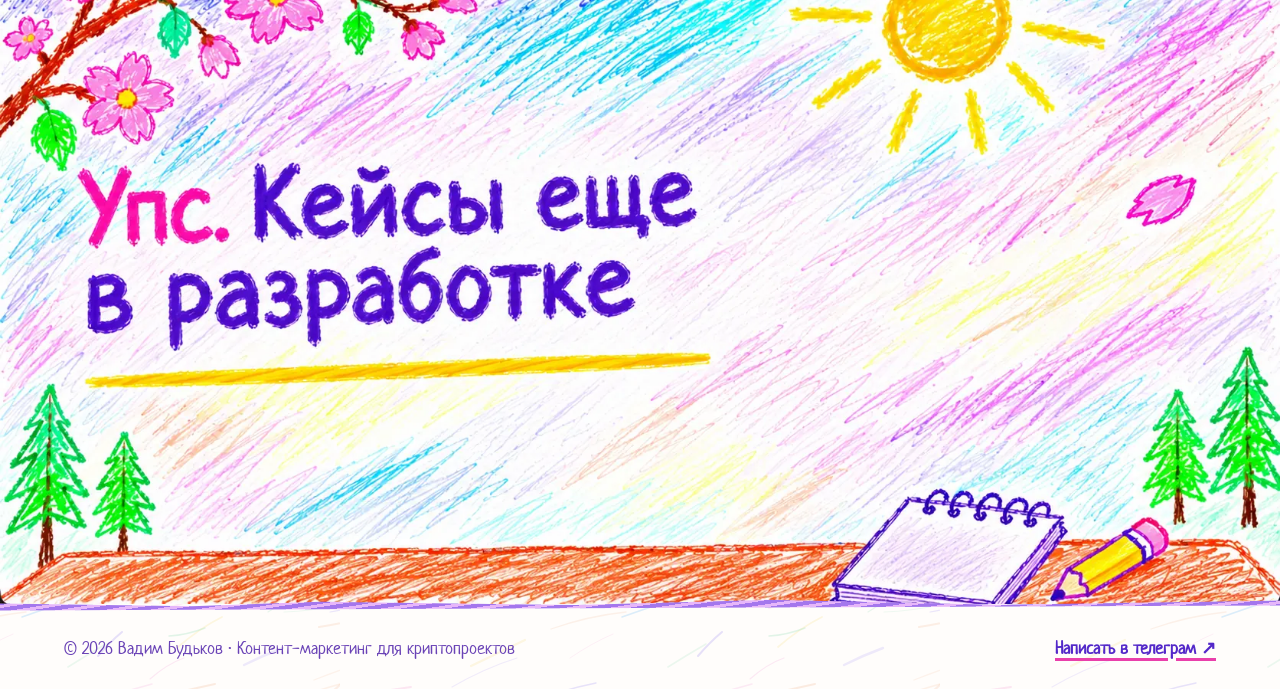
==== commit c151b6bf: "Strengthen visible expert profile, metadata and structured data; refine landing navigation" ====
--- a/index.html
+++ b/index.html
@@ -1,4 +1,4 @@
-<!doctype html><html lang="ru"><head><meta charset="utf-8"><meta name="viewport" content="width=device-width, initial-scale=1"><meta name="theme-color" content="#5630cd"><link rel="icon" type="image/svg+xml" href="assets/favicon.svg"><meta name="robots" content="index,follow,max-image-preview:large"><title>Контент-маркетинг для криптопроектов — Вадим Будьков</title><meta name="description" content="Вадим Будьков — руководитель SMM и контента, контент-стратег для криптопроектов. Опыт с 2019 года, результаты Threads и TikTok, публикации, SEO и GEO."><meta property="og:type" content="website"><meta property="og:locale" content="ru_RU"><meta property="og:title" content="Контент-маркетинг для криптопроектов — Вадим Будьков"><meta property="og:description" content="Контент-маркетинг для криптопроектов: опыт, результаты, карьерный путь и примеры публикаций Вадима Будькова."><meta name="twitter:card" content="summary_large_image"><meta property="og:image" content="https://vadimbudkov.vercel.app/assets/home-art.webp"><meta property="og:url" content="https://vadimbudkov.vercel.app/"><link rel="canonical" href="https://vadimbudkov.vercel.app/"><link rel="preload" href="assets/home-art.webp" as="image" media="(min-width: 821px)"><link rel="stylesheet" href="styles.css"><script type="application/ld+json">{"@context":"https://schema.org","@type":"Person","name":"Вадим Будьков","alternateName":"Вадим","jobTitle":"Руководитель SMM и контента, контент-стратег","description":"Специалист по контент-маркетингу и SMM для криптопроектов. Создает контент с 2019 года.","knowsAbout":["Криптовалюты","Контент-стратегия","SEO","GEO","SMM","Управление сообществом"],"sameAs":["https://t.me/borisaguero","https://www.linkedin.com/in/vadim-budkov-2aa100133/","https://vc.ru/id419424"],"@id":"https://vadimbudkov.vercel.app/#person","url":"https://vadimbudkov.vercel.app/#about","inLanguage":"ru-RU"}</script><script type="application/ld+json">{"@context":"https://schema.org","@type":"WebSite","@id":"https://vadimbudkov.vercel.app/#website","url":"https://vadimbudkov.vercel.app/","name":"Вадим Будьков — контент-маркетинг для криптопроектов","description":"Профессиональное портфолио Вадима Будькова: контент-маркетинг, SMM, SEO и GEO для криптопроектов.","inLanguage":"ru-RU","author":{"@id":"https://vadimbudkov.vercel.app/#person"}}</script><meta name="theme-color" content="#5630cd"><link rel="preload" href="assets/about-art.webp" as="image" media="(min-width: 821px)"><script type="application/ld+json">{"@context":"https://schema.org","@type":"ProfilePage","name":"Обо мне — Вадим Будьков","inLanguage":"ru-RU","hasPart":[{"@type":"CreativeWork","name":"ИИ и разработка приложений: проблема с востребованностью","url":"https://vc.ru/ai/2977378-ii-i-razrabotka-prilozheniy-problema-s-vostrebovannostyu"},{"@type":"CreativeWork","name":"Гид по маркетингу в Web3 с бюджетом до $10 000","url":"https://vc.ru/marketing/2788268-gid-po-marketingu-v-web3-s-byudjetom-do-10-000"},{"@type":"CreativeWork","name":"Пошаговый план с нуля до первых денег на P2P-арбитраже","url":"https://vc.ru/crypto/685261-poshagovyi-plan-s-nulya-do-pervyh-deneg-na-p2p-arbitrazhe"},{"@type":"CreativeWork","name":"Охота на китов: как отслеживать кошельки и движение умных денег","url":"https://nft.ru/article/okhota-na-kitov-kak-otslezhivat-koshelki-i-dvizhenie-umnykh-deneg-975"}],"mainEntity":{"@id":"https://vadimbudkov.vercel.app/#person"},"@id":"https://vadimbudkov.vercel.app/#profile","url":"https://vadimbudkov.vercel.app/"}</script></head><body>
+<!doctype html><html lang="ru"><head><meta charset="utf-8"><meta name="viewport" content="width=device-width, initial-scale=1"><meta name="theme-color" content="#5630cd"><link rel="icon" type="image/svg+xml" href="assets/favicon.svg"><meta name="robots" content="index,follow,max-image-preview:large"><title>Вадим Будьков — контент-маркетолог в Crypto, Web3 и FinTech</title><meta name="description" content="Вадим Будьков — руководитель SMM и контента, контент-стратег. Опыт с 2019 года: контент-маркетинг для криптопроектов, SEO, GEO, соцсети, результаты и публикации."><meta property="og:type" content="website"><meta property="og:locale" content="ru_RU"><meta property="og:title" content="Вадим Будьков — контент-маркетолог в Crypto, Web3 и FinTech"><meta property="og:description" content="Вадим Будьков — руководитель SMM и контента, контент-стратег. Опыт с 2019 года: контент-маркетинг для криптопроектов, SEO, GEO, соцсети, результаты и публикации."><meta name="twitter:card" content="summary_large_image"><meta property="og:site_name" content="Вадим Будьков"><meta property="og:image:width" content="1672"><meta property="og:image:height" content="941"><meta property="og:image:alt" content="Иллюстрированное портфолио Вадима Будькова"><meta property="og:image" content="https://vadimbudkov.vercel.app/assets/home-art.webp"><meta property="og:url" content="https://vadimbudkov.vercel.app/"><link rel="canonical" href="https://vadimbudkov.vercel.app/"><link rel="preload" href="assets/home-art.webp" as="image" media="(min-width: 821px)"><link rel="stylesheet" href="styles.css"><script type="application/ld+json">{"@context":"https://schema.org","@graph":[{"@type":"Person","name":"Вадим Будьков","alternateName":"Vadim Budkov","jobTitle":"Руководитель SMM и контента, контент-стратег","description":"Руководитель SMM и контента, контент-стратег в Crypto, Web3 и FinTech. Создает контент с 2019 года.","knowsAbout":["Контент-маркетинг","Контент-стратегия","Криптовалюты","Web3","FinTech","SMM","SEO","GEO","Видеоконтент","Управление контент-командой","Аналитика контента"],"sameAs":["https://t.me/borisaguero","https://www.linkedin.com/in/vadim-budkov-2aa100133/","https://vc.ru/id419424"],"@id":"https://vadimbudkov.vercel.app/#person","url":"https://vadimbudkov.vercel.app/"},{"@type":"WebSite","@id":"https://vadimbudkov.vercel.app/#website","url":"https://vadimbudkov.vercel.app/","name":"Вадим Будьков — контент-маркетолог в Crypto, Web3 и FinTech","description":"Профессиональное портфолио Вадима Будькова: контент-маркетинг, SMM, SEO и GEO для криптопроектов.","inLanguage":"ru-RU","author":{"@id":"https://vadimbudkov.vercel.app/#person"}},{"@type":"ProfilePage","name":"Вадим Будьков — контент-маркетолог в Crypto, Web3 и FinTech","inLanguage":"ru-RU","hasPart":[{"@type":"CreativeWork","name":"ИИ и разработка приложений: проблема с востребованностью","url":"https://vc.ru/ai/2977378-ii-i-razrabotka-prilozheniy-problema-s-vostrebovannostyu"},{"@type":"CreativeWork","name":"Гид по маркетингу в Web3 с бюджетом до $10 000","url":"https://vc.ru/marketing/2788268-gid-po-marketingu-v-web3-s-byudjetom-do-10-000"},{"@type":"CreativeWork","name":"Пошаговый план с нуля до первых денег на P2P-арбитраже","url":"https://vc.ru/crypto/685261-poshagovyi-plan-s-nulya-do-pervyh-deneg-na-p2p-arbitrazhe"},{"@type":"CreativeWork","name":"Охота на китов: как отслеживать кошельки и движение умных денег","url":"https://nft.ru/article/okhota-na-kitov-kak-otslezhivat-koshelki-i-dvizhenie-umnykh-deneg-975"}],"mainEntity":{"@id":"https://vadimbudkov.vercel.app/#person"},"@id":"https://vadimbudkov.vercel.app/#profile","url":"https://vadimbudkov.vercel.app/","description":"Вадим Будьков — руководитель SMM и контента, контент-стратег. Опыт с 2019 года: контент-маркетинг для криптопроектов, SEO, GEO, соцсети, результаты и публикации.","isPartOf":{"@id":"https://vadimbudkov.vercel.app/#website"}}]}</script><link rel="preload" href="assets/home-scene.webp" as="image" media="(max-width: 820px)"><link rel="preconnect" href="https://fonts.googleapis.com"><link rel="preconnect" href="https://fonts.gstatic.com" crossorigin></head><body>
 <a class="skip-link" href="#main">К содержимому</a>
 <nav class="mobile-nav site-nav-mobile" aria-label="Главное меню">
  <a href="#home" aria-current="location">Главная</a>
@@ -27,8 +27,8 @@
 </div>
 <div id="about" class="chapter chapter-about">
 <section class="desktop-art" aria-label="Обо мне — рисованная страница">
- <img class="art" src="assets/about-art.webp" width="1672" height="941" fetchpriority="high" alt="" aria-hidden="true">
- <div class="sr-only"><h2>Обо мне — Вадим Будьков</h2><p>Всем рекрутерам, проджект-менеджерам, плейбоям и миллиардерам привет! Меня зовут Будьков Вадим. Я создаю контент с 2019 года, последние 6 лет фокус на криптопроектах.</p><h2>Какие задачи могу взять на себя</h2><ul><li>Контент-стратегия</li><li>Реализация текстового и видеоконтента</li><li>SMM и community менеджмент</li></ul></div>
+ <img class="art" src="assets/about-art.webp" width="1672" height="941" loading="lazy" decoding="async" alt="" aria-hidden="true">
+ <div class="sr-only"><h2>Обо мне — Вадим Будьков</h2><p>Всем рекрутерам, проджект-менеджерам, плейбоям и миллиардерам привет! Меня зовут Будьков Вадим. Я создаю контент с 2019 года, фокус на криптопроектах с 2021 года.</p><h3>Какие задачи могу взять на себя</h3><ul><li>Контент-стратегия</li><li>Реализация текстового и видеоконтента</li><li>SMM и community менеджмент</li></ul></div>
  <nav aria-label="Основная навигация"><a class="hit hit-home" style="--x:25.4187%;--y:0.0000%;--w:12.7990%;--h:7.6514%;" href="#home" aria-label="Главная страница" ><span class="sr-only">Главная страница</span></a>
 <a class="hit hit-cases" style="--x:38.8158%;--y:0.0000%;--w:11.1244%;--h:7.6514%;" href="#cases" aria-label="Кейсы" ><span class="sr-only">Кейсы</span></a>
 <a class="hit hit-about" style="--x:50.2990%;--y:0.0000%;--w:11.7823%;--h:7.6514%;" href="#about" aria-label="Обо мне" ><span class="sr-only">Обо мне</span></a>
@@ -42,16 +42,24 @@
  <div class="mobile-inner">
  <h2 id="about-title">Обо мне <span class="title-spark" aria-hidden="true">✳</span></h2>
  <p>Всем рекрутерам, проджект-менеджерам, плейбоям и миллиардерам привет!</p>
- <p>Меня зовут <strong>Будьков Вадим</strong>. Я создаю контент с 2019 года, последние 6 лет фокус на криптопроектах.</p>
- <h2 class="highlight">Какие задачи могу взять на себя:</h2>
+ <p>Меня зовут <strong>Будьков Вадим</strong>. Я создаю контент с 2019 года, фокус на криптопроектах с 2021 года.</p>
+ <h3 class="highlight">Какие задачи могу взять на себя:</h3>
  <div class="service-pills"><div class="service-pill purple">Контент-стратегия</div><div class="service-pill yellow">Текстовый и видеоконтент</div><div class="service-pill blue">SMM &amp; community менеджмент</div></div>
- <div class="portrait about-portrait"><img src="assets/about-portrait.webp" width="634" height="479" alt="Нарочито смешной детский рисунок Вадима с черными кудрями, за ноутбуком и чашкой с Pepe"></div>
+ <div class="portrait about-portrait"><img src="assets/about-portrait.webp" width="634" height="479" loading="lazy" decoding="async" alt="Нарочито смешной детский рисунок Вадима с черными кудрями, за ноутбуком и чашкой с Pepe"></div>
  <div class="socials" aria-label="Социальные сети и контакты"><a href="https://www.linkedin.com/in/vadim-budkov-2aa100133/" target="_blank" rel="noopener noreferrer" aria-label="LinkedIn Вадима Будькова" title="LinkedIn"><svg viewBox="0 0 24 24" aria-hidden="true" fill="currentColor"><path d="M20.4 2H3.6C2.7 2 2 2.7 2 3.6v16.8c0 .9.7 1.6 1.6 1.6h16.8c.9 0 1.6-.7 1.6-1.6V3.6c0-.9-.7-1.6-1.6-1.6ZM8 18.7H4.8V9H8v9.7ZM6.4 7.7a1.9 1.9 0 1 1 0-3.8 1.9 1.9 0 0 1 0 3.8Zm12.3 11h-3.2V14c0-1.1 0-2.5-1.5-2.5s-1.8 1.2-1.8 2.4v4.8H9V9h3v1.3h.1c.4-.8 1.5-1.5 2.9-1.5 3.1 0 3.7 2 3.7 4.5v5.4Z"/></svg></a><a href="https://vc.ru/id419424" target="_blank" rel="noopener noreferrer" aria-label="Профиль Вадима на VC.ru" title="vc.ru"><svg viewBox="0 0 24 24" aria-hidden="true"><rect x="1" y="1" width="22" height="22" rx="6" fill="currentColor"/><text x="12" y="16" text-anchor="middle" fill="white" font-size="11" font-weight="bold" font-family="Arial,sans-serif">vc</text></svg></a><a href="https://t.me/borisaguero" target="_blank" rel="noopener noreferrer" aria-label="Написать Вадиму в телеграм" title="телеграм"><svg viewBox="0 0 24 24" aria-hidden="true" fill="currentColor"><path d="m21.5 3.1-3.4 16c-.3 1.1-.9 1.4-1.8.9l-5.1-3.8-2.4 2.3c-.3.3-.6.5-1.1.5l.4-5.2L17.6 5c.4-.4-.1-.6-.6-.3L5.5 12 .5 10.4C-.6 10.1-.6 9.3.8 8.8L20 1.8c.9-.3 1.8.2 1.5 1.3Z"/></svg></a></div>
  
  </div>
 </section>
 
 </div>
+<section class="profile-summary" aria-labelledby="profile-summary-title">
+ <div class="profile-summary-inner">
+  <h2 id="profile-summary-title">Вадим Будьков — контент-маркетолог в Crypto, Web3 и FinTech</h2>
+  <p>Создаю контент с 2019 года. Специализируюсь на контент-стратегии для криптопроектов, развитии социальных сетей и создании текстового и видеоконтента. Руководил контент-отделом, работал с криптомедиа и в команде руководителя Binance в СНГ.</p>
+  <p><strong>Компетенции:</strong> Head of Content, SMM, контент-маркетинг, SEO, GEO (видимость в ответах ИИ), аналитика контента и управление командой. Ориентируюсь на измеримые результаты, а не только на объем публикаций.</p>
+  <p><a href="#results">Результаты в цифрах</a> · <a href="#career">Опыт работы</a> · <a href="#samples">Публикации</a> · <a href="https://t.me/borisaguero" target="_blank" rel="noopener noreferrer">Связаться в Telegram</a></p>
+ </div>
+</section>
 <nav class="chapter-bookmarks" aria-label="Разделы портфолио"><a href="#results">Результаты</a><a href="#career">Опыт</a><a href="#samples">Публикации</a><a href="#cases">Кейсы</a></nav>
 <section class="proof-section" id="results" aria-labelledby="proof-heading">
   <div class="proof-paper">
@@ -175,7 +183,7 @@
 <a class="article-card purple" href="https://nft.ru/article/okhota-na-kitov-kak-otslezhivat-koshelki-i-dvizhenie-umnykh-deneg-975" target="_blank" rel="noopener noreferrer"><div class="article-icon"><svg viewBox="0 0 72 72" fill="none" aria-hidden="true"><path d="M35 45c-7-5-13-5-19-11-5-5-7-12-5-20 12 2 19 9 24 21 5-12 14-19 25-21 2 9-1 17-7 22-5 4-12 6-18 9Z" stroke="#703bd2" stroke-width="4" stroke-linejoin="round"/><path d="M8 54c12 7 18-7 28 0s18 6 28 0M7 64c13 7 20-7 30 0 9 7 18 5 27-1" stroke="#1da6dd" stroke-width="4" stroke-linecap="round"/></svg></div><div class="article-info"><span class="article-category">nft.ru · Аналитика</span><h3>Охота на китов: как отслеживать кошельки и движение умных денег</h3></div><span class="arr" aria-hidden="true">↗</span></a></div></section></div>
 <div id="cases" class="chapter chapter-cases"><section class="desktop-art" aria-label="Кейсы — страница дневника">
 <img class="art" src="assets/cases-art.webp" width="1672" height="941" loading="lazy" decoding="async" alt="" aria-hidden="true">
-<nav aria-label="Навигация в разделе кейсов">
+<div class="sr-only"><h2>Кейсы еще в разработке</h2></div><nav aria-label="Навигация в разделе кейсов">
 <a class="hit" style="--x:23%;--y:1%;--w:11%;--h:9%;" href="#home" aria-label="Главная"><span class="sr-only">Главная</span></a>
 <a class="hit" style="--x:36.5%;--y:1%;--w:11%;--h:9%;" href="#cases" aria-label="Кейсы"><span class="sr-only">Кейсы</span></a>
 <a class="hit" style="--x:49%;--y:1%;--w:12%;--h:9%;" href="#about" aria-label="Обо мне"><span class="sr-only">Обо мне</span></a>
@@ -188,14 +196,15 @@
 </main>
 <footer class="footer"><span>© 2026 Вадим Будьков · Контент-маркетинг для криптопроектов</span><a href="https://t.me/borisaguero" target="_blank" rel="noopener noreferrer">Написать в телеграм ↗</a></footer>
 <script>
-(()=>{const nav=document.querySelector(".site-nav-mobile");if(!nav||!("IntersectionObserver" in window))return;
-const links=Array.from(nav.querySelectorAll('a[href^="#"]'));
-const targets=Array.from(document.querySelectorAll("#home,#about,#results,#career,#samples,#cases"));
-let active="home";
-const observer=new IntersectionObserver(entries=>{for(const e of entries){if(e.isIntersecting){active=e.target.id;}}
-const name=(active==="results"||active==="career"||active==="samples")?"about":active;
-for(const link of links){if(link.getAttribute("href")==="#"+name)link.setAttribute("aria-current","location");else link.removeAttribute("aria-current");}
-},{rootMargin:"-15% 0px -65% 0px",threshold:0});
-targets.forEach(el=>observer.observe(el));})();
+(()=>{const nav=document.querySelector(".site-nav-mobile");if(!nav)return;
+const links=[...nav.querySelectorAll('a[href^="#"]')];
+const sections=[...document.querySelectorAll("#home,#about,#results,#career,#samples,#cases")];
+let scheduled=false;
+function update(){scheduled=false;const top=nav.getBoundingClientRect().height+24;let active="home";
+for(const section of sections){if(section.getBoundingClientRect().top<=top)active=section.id;}
+if(active==="results"||active==="career"||active==="samples")active="about";
+for(const link of links){if(link.hash==="#"+active)link.setAttribute("aria-current","location");else link.removeAttribute("aria-current");}}
+function schedule(){if(!scheduled){scheduled=true;requestAnimationFrame(update);}}
+window.addEventListener("scroll",schedule,{passive:true});window.addEventListener("resize",schedule,{passive:true});window.addEventListener("hashchange",schedule);window.addEventListener("load",schedule);schedule();})();
 </script>
 </body></html>
--- a/styles.css
+++ b/styles.css
@@ -597,3 +597,41 @@
  html{scroll-behavior:auto}
  .publications-chapter .article-card{transition:none}
 }
+
+
+/* Portfolio accessibility, readable profile and responsive anchor navigation. */
+:root{scroll-padding-top:16px}
+#main,#home,#about,#results,#career,#samples,#cases{scroll-margin-top:0}
+.profile-summary{padding:30px max(24px,5vw) 18px;background:url("assets/crayon-paper.svg") center/600px 420px,#fffdfa}
+.profile-summary-inner{max-width:1080px;margin:auto;border:3px dashed #a780e9;border-radius:23px 18px 26px 19px;background:rgba(255,254,250,.9);padding:clamp(18px,3vw,32px);box-shadow:4px 5px 0 rgba(124,78,192,.09)}
+.profile-summary h2{margin:0 0 12px;color:#5328c9;font-size:clamp(26px,3vw,40px);line-height:1.15;font-weight:900;text-wrap:balance}
+.profile-summary p{font-size:clamp(17px,1.65vw,22px);line-height:1.45;color:#49378e;margin:0 0 10px;overflow-wrap:anywhere}
+.profile-summary p:last-child{margin:0}
+.profile-summary a{color:#5328c9;text-decoration-thickness:2px;text-underline-offset:3px;font-weight:700}
+.footer{flex-wrap:wrap}
+.career-card,.career-highlights span,.career-extra article{min-width:0;overflow-wrap:anywhere}
+.career-highlights strong{white-space:normal}
+@media(min-width:821px) and (max-width:1500px){
+ .publications-chapter .article-grid{grid-template-columns:repeat(2,minmax(0,1fr))}
+}
+@media(max-width:820px){
+ :root{scroll-padding-top:78px}
+ .profile-summary{padding:18px 16px 12px}
+ .profile-summary-inner{padding:19px 16px}
+ .site-nav-mobile a:not(.top-contact){display:inline-flex;align-items:center;min-height:44px}
+ .site-nav-mobile a[aria-current="location"]::after{bottom:1px}
+ .socials a{width:44px;height:44px}
+ .career-highlights span{max-width:100%}
+ .chapter-cases .landing-cases-mobile{min-height:65svh}
+}
+@media(max-width:360px){
+ .career-steps{padding-left:33px}
+ .career-number{left:-36px;width:34px;height:34px;font-size:17px}
+ .career-steps::before{left:12px}
+ .career-more{margin-left:33px}
+ .career-card h3{font-size:21px}
+ .chapter-bookmarks a{font-size:16px}
+}
+@media(prefers-reduced-motion:reduce){
+ .chapter-bookmarks a:hover,.drawn-button:hover,.proof-card>a:hover img{transform:none}
+}
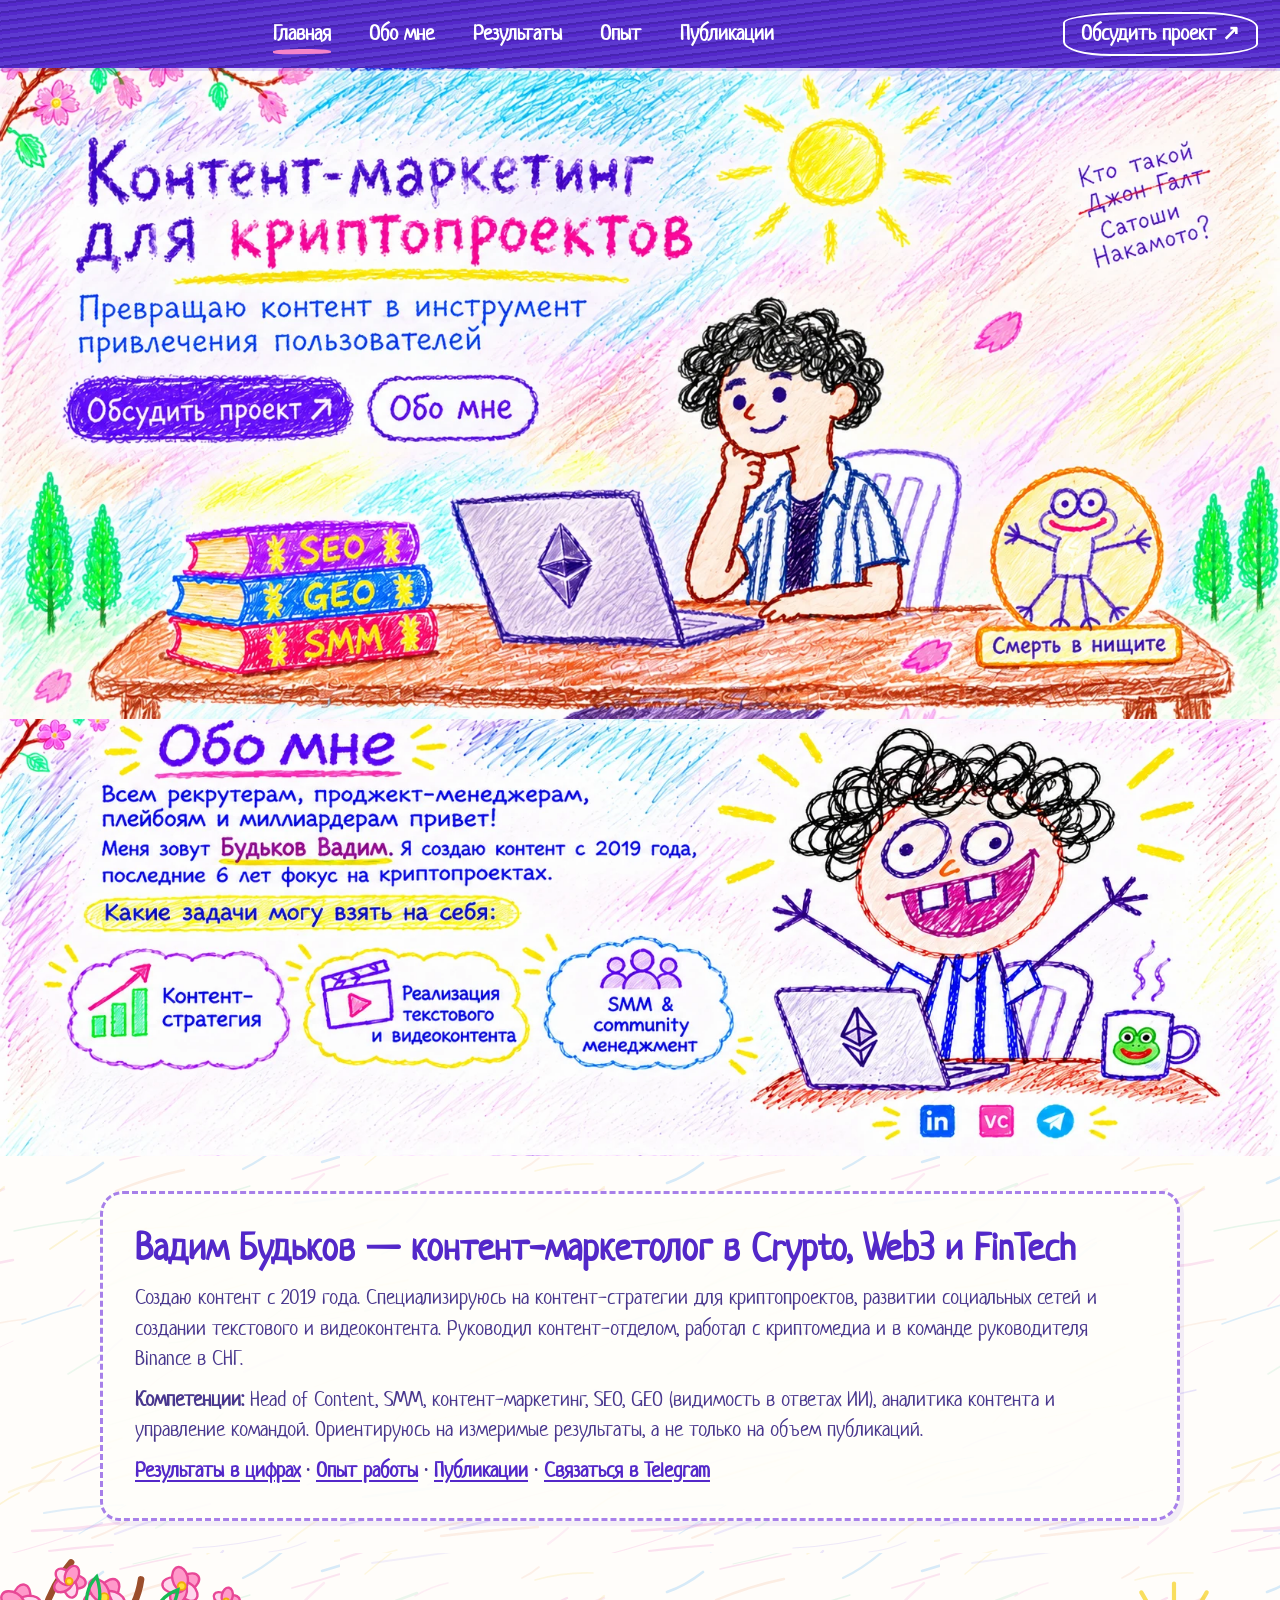
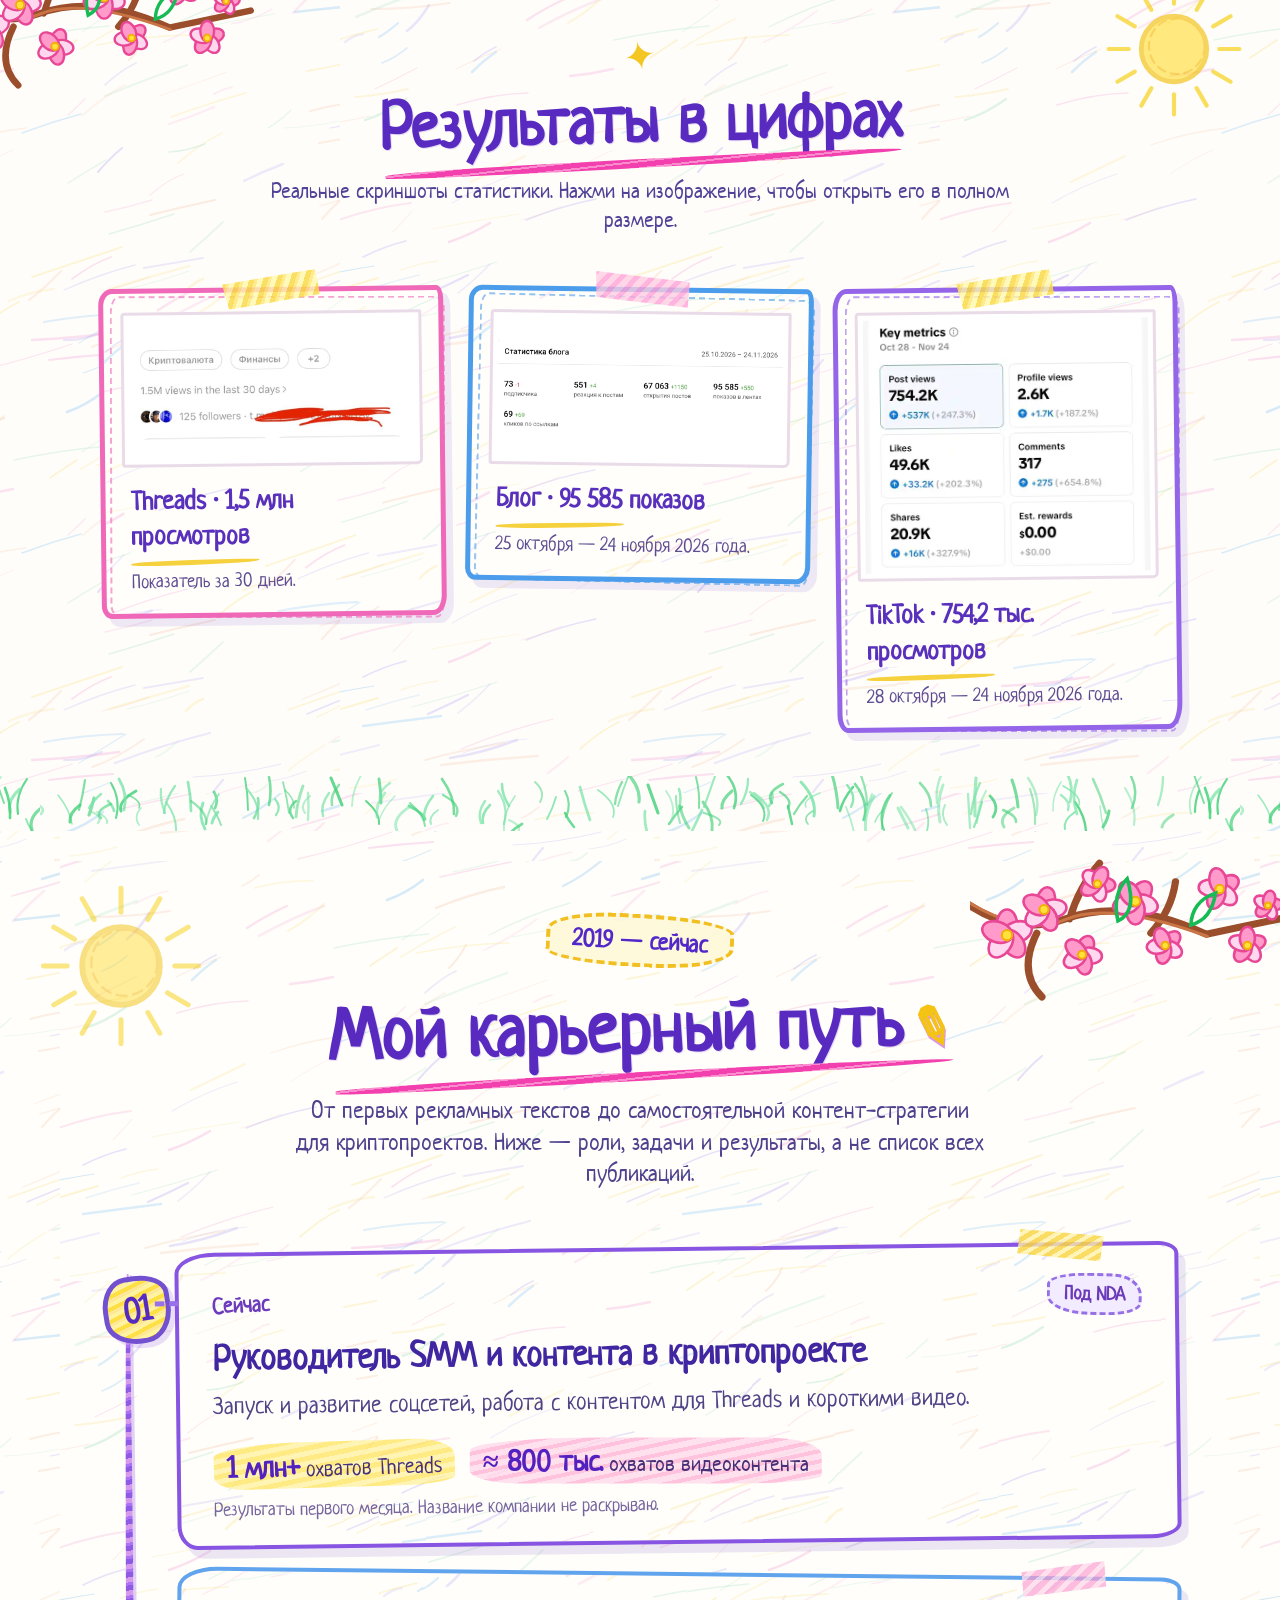
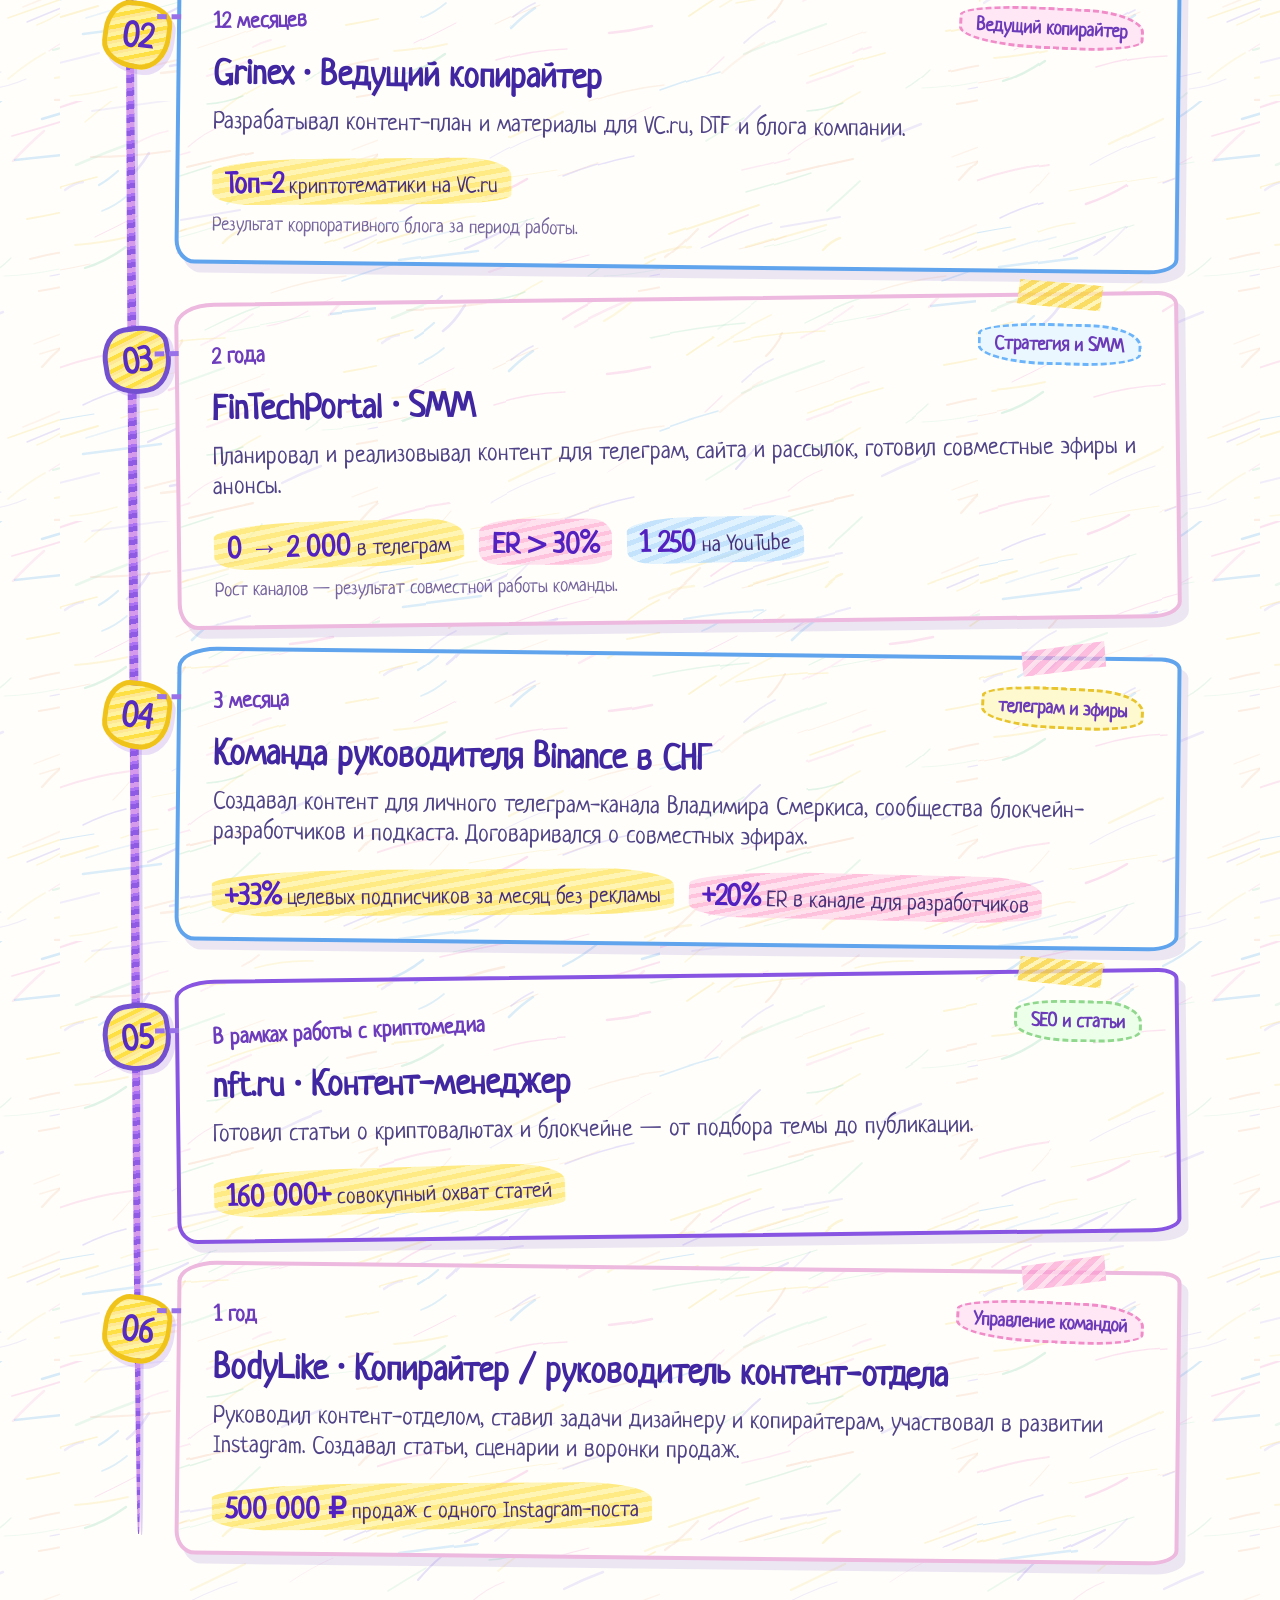
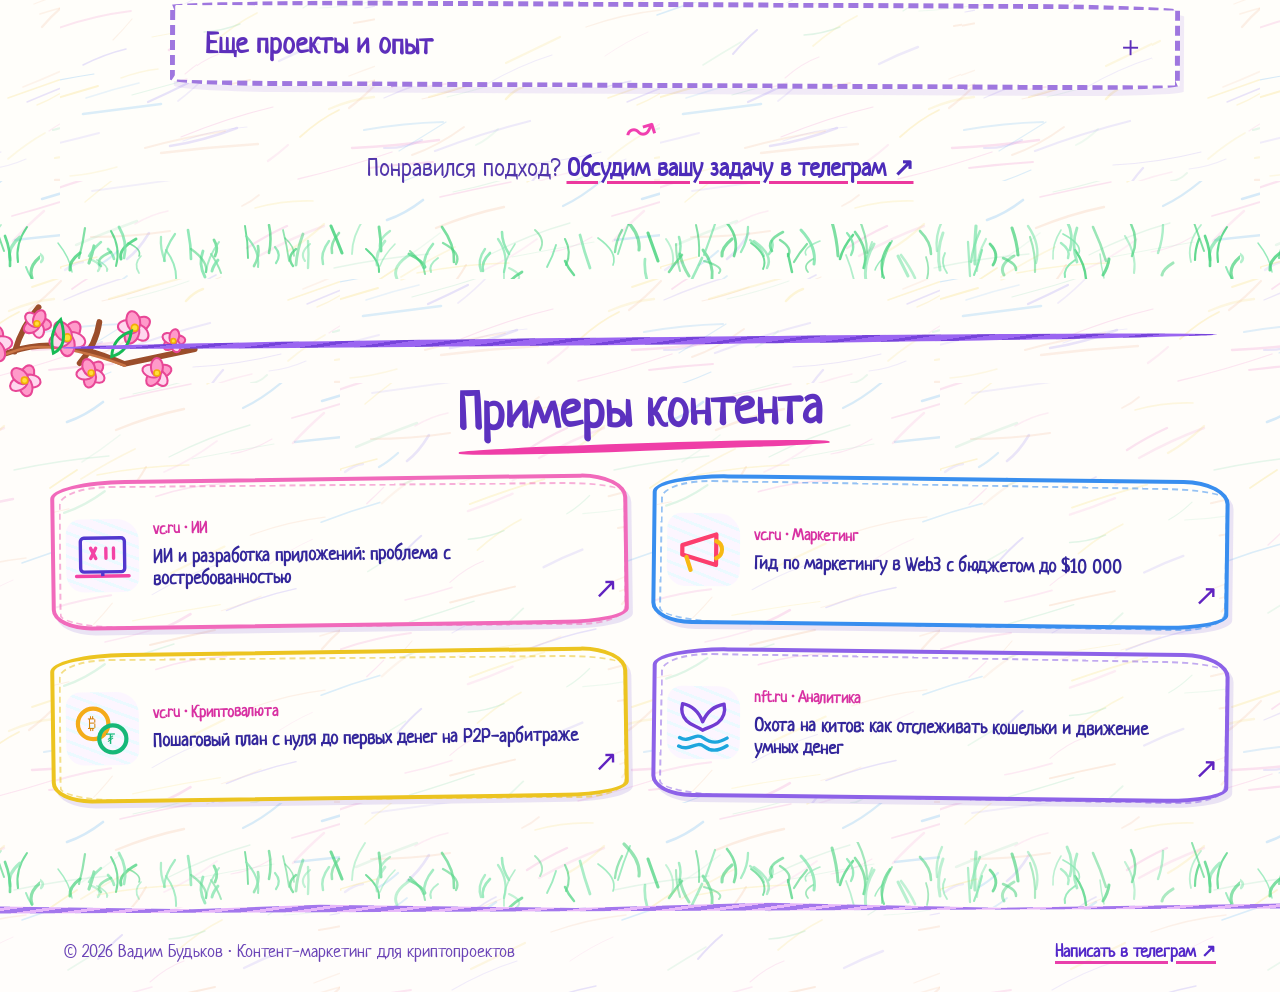
==== commit 26359a18: "Remove cases and YouTube proof; consolidate navigation into one sticky header" ====
--- a/index.html
+++ b/index.html
@@ -1,20 +1,20 @@
-<!doctype html><html lang="ru"><head><meta charset="utf-8"><meta name="viewport" content="width=device-width, initial-scale=1"><meta name="theme-color" content="#5630cd"><link rel="icon" type="image/svg+xml" href="assets/favicon.svg"><meta name="robots" content="index,follow,max-image-preview:large"><title>Вадим Будьков — контент-маркетолог в Crypto, Web3 и FinTech</title><meta name="description" content="Вадим Будьков — руководитель SMM и контента, контент-стратег. Опыт с 2019 года: контент-маркетинг для криптопроектов, SEO, GEO, соцсети, результаты и публикации."><meta property="og:type" content="website"><meta property="og:locale" content="ru_RU"><meta property="og:title" content="Вадим Будьков — контент-маркетолог в Crypto, Web3 и FinTech"><meta property="og:description" content="Вадим Будьков — руководитель SMM и контента, контент-стратег. Опыт с 2019 года: контент-маркетинг для криптопроектов, SEO, GEO, соцсети, результаты и публикации."><meta name="twitter:card" content="summary_large_image"><meta property="og:site_name" content="Вадим Будьков"><meta property="og:image:width" content="1672"><meta property="og:image:height" content="941"><meta property="og:image:alt" content="Иллюстрированное портфолио Вадима Будькова"><meta property="og:image" content="https://vadimbudkov.vercel.app/assets/home-art.webp"><meta property="og:url" content="https://vadimbudkov.vercel.app/"><link rel="canonical" href="https://vadimbudkov.vercel.app/"><link rel="preload" href="assets/home-art.webp" as="image" media="(min-width: 821px)"><link rel="stylesheet" href="styles.css"><script type="application/ld+json">{"@context":"https://schema.org","@graph":[{"@type":"Person","name":"Вадим Будьков","alternateName":"Vadim Budkov","jobTitle":"Руководитель SMM и контента, контент-стратег","description":"Руководитель SMM и контента, контент-стратег в Crypto, Web3 и FinTech. Создает контент с 2019 года.","knowsAbout":["Контент-маркетинг","Контент-стратегия","Криптовалюты","Web3","FinTech","SMM","SEO","GEO","Видеоконтент","Управление контент-командой","Аналитика контента"],"sameAs":["https://t.me/borisaguero","https://www.linkedin.com/in/vadim-budkov-2aa100133/","https://vc.ru/id419424"],"@id":"https://vadimbudkov.vercel.app/#person","url":"https://vadimbudkov.vercel.app/"},{"@type":"WebSite","@id":"https://vadimbudkov.vercel.app/#website","url":"https://vadimbudkov.vercel.app/","name":"Вадим Будьков — контент-маркетолог в Crypto, Web3 и FinTech","description":"Профессиональное портфолио Вадима Будькова: контент-маркетинг, SMM, SEO и GEO для криптопроектов.","inLanguage":"ru-RU","author":{"@id":"https://vadimbudkov.vercel.app/#person"}},{"@type":"ProfilePage","name":"Вадим Будьков — контент-маркетолог в Crypto, Web3 и FinTech","inLanguage":"ru-RU","hasPart":[{"@type":"CreativeWork","name":"ИИ и разработка приложений: проблема с востребованностью","url":"https://vc.ru/ai/2977378-ii-i-razrabotka-prilozheniy-problema-s-vostrebovannostyu"},{"@type":"CreativeWork","name":"Гид по маркетингу в Web3 с бюджетом до $10 000","url":"https://vc.ru/marketing/2788268-gid-po-marketingu-v-web3-s-byudjetom-do-10-000"},{"@type":"CreativeWork","name":"Пошаговый план с нуля до первых денег на P2P-арбитраже","url":"https://vc.ru/crypto/685261-poshagovyi-plan-s-nulya-do-pervyh-deneg-na-p2p-arbitrazhe"},{"@type":"CreativeWork","name":"Охота на китов: как отслеживать кошельки и движение умных денег","url":"https://nft.ru/article/okhota-na-kitov-kak-otslezhivat-koshelki-i-dvizhenie-umnykh-deneg-975"}],"mainEntity":{"@id":"https://vadimbudkov.vercel.app/#person"},"@id":"https://vadimbudkov.vercel.app/#profile","url":"https://vadimbudkov.vercel.app/","description":"Вадим Будьков — руководитель SMM и контента, контент-стратег. Опыт с 2019 года: контент-маркетинг для криптопроектов, SEO, GEO, соцсети, результаты и публикации.","isPartOf":{"@id":"https://vadimbudkov.vercel.app/#website"}}]}</script><link rel="preload" href="assets/home-scene.webp" as="image" media="(max-width: 820px)"><link rel="preconnect" href="https://fonts.googleapis.com"><link rel="preconnect" href="https://fonts.gstatic.com" crossorigin></head><body>
+<!doctype html><html lang="ru"><head><meta charset="utf-8"><meta name="viewport" content="width=device-width, initial-scale=1"><meta name="theme-color" content="#5630cd"><link rel="icon" type="image/svg+xml" href="assets/favicon.svg"><meta name="robots" content="index,follow,max-image-preview:large"><title>Вадим Будьков — контент-маркетолог в Crypto, Web3 и FinTech</title><meta name="description" content="Вадим Будьков — руководитель SMM и контента, контент-стратег. Опыт с 2019 года: контент-маркетинг для криптопроектов, SEO, GEO, соцсети, результаты и публикации."><meta property="og:type" content="website"><meta property="og:locale" content="ru_RU"><meta property="og:title" content="Вадим Будьков — контент-маркетолог в Crypto, Web3 и FinTech"><meta property="og:description" content="Вадим Будьков — руководитель SMM и контента, контент-стратег. Опыт с 2019 года: контент-маркетинг для криптопроектов, SEO, GEO, соцсети, результаты и публикации."><meta name="twitter:card" content="summary_large_image"><meta property="og:site_name" content="Вадим Будьков"><meta property="og:image:width" content="1092"><meta property="og:image:height" content="594"><meta property="og:image:alt" content="Иллюстрированное портфолио Вадима Будькова"><meta property="og:image" content="https://vadimbudkov.vercel.app/assets/home-scene.webp"><meta property="og:url" content="https://vadimbudkov.vercel.app/"><link rel="canonical" href="https://vadimbudkov.vercel.app/"><link rel="preload" href="assets/home-art.webp" as="image" media="(min-width: 821px)"><link rel="stylesheet" href="styles.css"><script type="application/ld+json">{"@context":"https://schema.org","@graph":[{"@type":"Person","name":"Вадим Будьков","alternateName":"Vadim Budkov","jobTitle":"Руководитель SMM и контента, контент-стратег","description":"Руководитель SMM и контента, контент-стратег в Crypto, Web3 и FinTech. Создает контент с 2019 года.","knowsAbout":["Контент-маркетинг","Контент-стратегия","Криптовалюты","Web3","FinTech","SMM","SEO","GEO","Видеоконтент","Управление контент-командой","Аналитика контента"],"sameAs":["https://t.me/borisaguero","https://www.linkedin.com/in/vadim-budkov-2aa100133/","https://vc.ru/id419424"],"@id":"https://vadimbudkov.vercel.app/#person","url":"https://vadimbudkov.vercel.app/"},{"@type":"WebSite","@id":"https://vadimbudkov.vercel.app/#website","url":"https://vadimbudkov.vercel.app/","name":"Вадим Будьков — контент-маркетолог в Crypto, Web3 и FinTech","description":"Профессиональное портфолио Вадима Будькова: контент-маркетинг, SMM, SEO и GEO для криптопроектов.","inLanguage":"ru-RU","author":{"@id":"https://vadimbudkov.vercel.app/#person"}},{"@type":"ProfilePage","name":"Вадим Будьков — контент-маркетолог в Crypto, Web3 и FinTech","inLanguage":"ru-RU","hasPart":[{"@type":"CreativeWork","name":"ИИ и разработка приложений: проблема с востребованностью","url":"https://vc.ru/ai/2977378-ii-i-razrabotka-prilozheniy-problema-s-vostrebovannostyu"},{"@type":"CreativeWork","name":"Гид по маркетингу в Web3 с бюджетом до $10 000","url":"https://vc.ru/marketing/2788268-gid-po-marketingu-v-web3-s-byudjetom-do-10-000"},{"@type":"CreativeWork","name":"Пошаговый план с нуля до первых денег на P2P-арбитраже","url":"https://vc.ru/crypto/685261-poshagovyi-plan-s-nulya-do-pervyh-deneg-na-p2p-arbitrazhe"},{"@type":"CreativeWork","name":"Охота на китов: как отслеживать кошельки и движение умных денег","url":"https://nft.ru/article/okhota-na-kitov-kak-otslezhivat-koshelki-i-dvizhenie-umnykh-deneg-975"}],"mainEntity":{"@id":"https://vadimbudkov.vercel.app/#person"},"@id":"https://vadimbudkov.vercel.app/#profile","url":"https://vadimbudkov.vercel.app/","description":"Вадим Будьков — руководитель SMM и контента, контент-стратег. Опыт с 2019 года: контент-маркетинг для криптопроектов, SEO, GEO, соцсети, результаты и публикации.","isPartOf":{"@id":"https://vadimbudkov.vercel.app/#website"}}]}</script><link rel="preload" href="assets/home-scene.webp" as="image" media="(max-width: 820px)"><link rel="preconnect" href="https://fonts.googleapis.com"><link rel="preconnect" href="https://fonts.gstatic.com" crossorigin><meta name="google-site-verification" content="UjE6F46xsVUACbz6JDLkTRx1Xo-dT2Ium2cJMSjZFCY" />
+</head><body>
 <a class="skip-link" href="#main">К содержимому</a>
-<nav class="mobile-nav site-nav-mobile" aria-label="Главное меню">
+<nav class="site-nav" aria-label="Главное меню"><div class="site-nav-inner">
  <a href="#home" aria-current="location">Главная</a>
- <a href="#cases">Кейсы</a>
  <a href="#about">Обо мне</a>
- <a href="https://t.me/borisaguero" class="top-contact" target="_blank" rel="noopener noreferrer" aria-label="Обсудить проект в телеграм">↗</a>
-</nav>
+ <a href="#results">Результаты</a>
+ <a href="#career">Опыт</a>
+ <a href="#samples">Публикации</a>
+ <a href="https://t.me/borisaguero" class="top-contact" target="_blank" rel="noopener noreferrer"><span class="contact-long">Обсудить проект ↗</span><span class="contact-short">Связаться ↗</span></a>
+</div></nav>
 <main id="main">
 <div id="home" class="chapter chapter-home">
 <section class="desktop-art" aria-label="Главная страница — рисованная версия">
  <img class="art" src="assets/home-art.webp" width="1672" height="941" fetchpriority="high" alt="" aria-hidden="true">
  <div class="sr-only"><h1>Контент-маркетинг для криптопроектов</h1><p>Превращаю контент в инструмент привлечения пользователей.</p><p>Работаю с SEO, GEO и SMM. На столе нарисован Витрувианский Pepe и книги по маркетингу.</p></div>
- <nav aria-label="Основная навигация"><a class="hit hit-home" style="--x:25.4187%;--y:0.0000%;--w:12.7990%;--h:7.6514%;" href="#home" aria-label="Главная страница" ><span class="sr-only">Главная страница</span></a>
-<a class="hit hit-cases" style="--x:38.8158%;--y:0.0000%;--w:11.1244%;--h:7.6514%;" href="#cases" aria-label="Кейсы" ><span class="sr-only">Кейсы</span></a>
-<a class="hit hit-about" style="--x:50.2990%;--y:0.0000%;--w:11.7823%;--h:7.6514%;" href="#about" aria-label="Обо мне" ><span class="sr-only">Обо мне</span></a>
-<a class="hit hit-top-cta" style="--x:76.6746%;--y:0.0000%;--w:20.6340%;--h:7.6514%;" href="https://t.me/borisaguero" aria-label="Обсудить проект в телеграм" target="_blank" rel="noopener noreferrer"><span class="sr-only">Обсудить проект в телеграм</span></a></nav>
+ 
  <a class="hit hit-hero-contact" style="--x:4.9043%;--y:51.1158%;--w:22.9067%;--h:9.8831%;" href="https://t.me/borisaguero" aria-label="Обсудить проект в телеграм" target="_blank" rel="noopener noreferrer"><span class="sr-only">Обсудить проект в телеграм</span></a>
  <a class="hit hit-hero-about" style="--x:27.8708%;--y:50.7970%;--w:13.8158%;--h:10.2019%;" href="#about" aria-label="Перейти к разделу «Обо мне»" ><span class="sr-only">Перейти к разделу «Обо мне»</span></a>
 </section>
@@ -29,10 +29,7 @@
 <section class="desktop-art" aria-label="Обо мне — рисованная страница">
  <img class="art" src="assets/about-art.webp" width="1672" height="941" loading="lazy" decoding="async" alt="" aria-hidden="true">
  <div class="sr-only"><h2>Обо мне — Вадим Будьков</h2><p>Всем рекрутерам, проджект-менеджерам, плейбоям и миллиардерам привет! Меня зовут Будьков Вадим. Я создаю контент с 2019 года, фокус на криптопроектах с 2021 года.</p><h3>Какие задачи могу взять на себя</h3><ul><li>Контент-стратегия</li><li>Реализация текстового и видеоконтента</li><li>SMM и community менеджмент</li></ul></div>
- <nav aria-label="Основная навигация"><a class="hit hit-home" style="--x:25.4187%;--y:0.0000%;--w:12.7990%;--h:7.6514%;" href="#home" aria-label="Главная страница" ><span class="sr-only">Главная страница</span></a>
-<a class="hit hit-cases" style="--x:38.8158%;--y:0.0000%;--w:11.1244%;--h:7.6514%;" href="#cases" aria-label="Кейсы" ><span class="sr-only">Кейсы</span></a>
-<a class="hit hit-about" style="--x:50.2990%;--y:0.0000%;--w:11.7823%;--h:7.6514%;" href="#about" aria-label="Обо мне" ><span class="sr-only">Обо мне</span></a>
-<a class="hit hit-top-cta" style="--x:76.6746%;--y:0.0000%;--w:20.6340%;--h:7.6514%;" href="https://t.me/borisaguero" aria-label="Обсудить проект в телеграм" target="_blank" rel="noopener noreferrer"><span class="sr-only">Обсудить проект в телеграм</span></a></nav>
+ 
  <a class="hit hit-social-linkedin" style="--x:70.0957%;--y:58.5547%;--w:3.9474%;--h:7.2264%;" href="https://www.linkedin.com/in/vadim-budkov-2aa100133/" aria-label="LinkedIn Вадима Будькова" target="_blank" rel="noopener noreferrer"><span class="sr-only">LinkedIn Вадима Будькова</span></a>
  <a class="hit hit-social-vc" style="--x:74.4617%;--y:58.2359%;--w:4.7249%;--h:7.7577%;" href="https://vc.ru/id419424" aria-label="Блог на vc.ru" target="_blank" rel="noopener noreferrer"><span class="sr-only">Блог на vc.ru</span></a>
  <a class="hit hit-social-telegram" style="--x:78.9474%;--y:58.3422%;--w:5.7416%;--h:7.9702%;" href="https://t.me/borisaguero" aria-label="телеграм Вадима Будькова" target="_blank" rel="noopener noreferrer"><span class="sr-only">телеграм Вадима Будькова</span></a>
@@ -60,7 +57,7 @@
   <p><a href="#results">Результаты в цифрах</a> · <a href="#career">Опыт работы</a> · <a href="#samples">Публикации</a> · <a href="https://t.me/borisaguero" target="_blank" rel="noopener noreferrer">Связаться в Telegram</a></p>
  </div>
 </section>
-<nav class="chapter-bookmarks" aria-label="Разделы портфолио"><a href="#results">Результаты</a><a href="#career">Опыт</a><a href="#samples">Публикации</a><a href="#cases">Кейсы</a></nav>
+
 <section class="proof-section" id="results" aria-labelledby="proof-heading">
   <div class="proof-paper">
     <header class="proof-head">
@@ -81,12 +78,7 @@
         </a>
         <figcaption><strong>Блог · 95 585 показов</strong><span>25 октября — 24 ноября 2026 года.</span></figcaption>
       </figure>
-      <figure class="proof-card proof-card-yellow">
-        <a href="assets/proof-youtube.webp" target="_blank" rel="noopener noreferrer" aria-label="Увеличить скриншот статистики YouTube-канала: 1 511 033 просмотров">
-          <img src="assets/proof-youtube.webp" width="567" height="354" loading="lazy" decoding="async" alt="Исходный скриншот аналитики YouTube-канала криптопроекта: 1 511 033 просмотров и 3,2 тысячи новых подписчиков за время существования канала">
-        </a>
-        <figcaption><strong>YouTube · 1,51 млн просмотров</strong><span>Суммарная статистика канала, не личный результат отдельного специалиста.</span></figcaption>
-      </figure>
+      
       <figure class="proof-card proof-card-purple">
         <a href="assets/proof-tiktok.webp" target="_blank" rel="noopener noreferrer" aria-label="Увеличить скриншот статистики TikTok: 754,2 тыс. просмотров публикаций">
           <img src="assets/proof-tiktok.webp" width="600" height="533" loading="lazy" decoding="async" alt="Исходный скриншот статистики TikTok за 28 октября — 24 ноября: 754,2 тыс. просмотров, 49,6 тыс. лайков, 20,9 тыс. репостов, 2,6 тыс. посещений профиля">
@@ -181,30 +173,18 @@
 <a class="article-card blue" href="https://vc.ru/marketing/2788268-gid-po-marketingu-v-web3-s-byudjetom-do-10-000" target="_blank" rel="noopener noreferrer"><div class="article-icon"><svg viewBox="0 0 72 72" fill="none" aria-hidden="true"><path d="M11 31 51 18v36L11 42Z" stroke="#fc3e6d" stroke-width="5" stroke-linejoin="round"/><path d="M51 26c9 3 9 16 0 20M16 45l5 15" stroke="#f7b913" stroke-width="5" stroke-linecap="round"/></svg></div><div class="article-info"><span class="article-category">vc.ru · Маркетинг</span><h3>Гид по маркетингу в Web3 с бюджетом до $10 000</h3></div><span class="arr" aria-hidden="true">↗</span></a>
 <a class="article-card yellow" href="https://vc.ru/crypto/685261-poshagovyi-plan-s-nulya-do-pervyh-deneg-na-p2p-arbitrazhe" target="_blank" rel="noopener noreferrer"><div class="article-icon"><svg viewBox="0 0 72 72" fill="none" aria-hidden="true"><circle cx="25" cy="30" r="18" stroke="#f4ab19" stroke-width="5"/><circle cx="48" cy="48" r="16" stroke="#16b878" stroke-width="5"/><text x="19" y="36" font-size="20" fill="#d5840a">₿</text><text x="40" y="54" font-size="17" fill="#16b878">₮</text></svg></div><div class="article-info"><span class="article-category">vc.ru · Криптовалюта</span><h3>Пошаговый план с нуля до первых денег на P2P-арбитраже</h3></div><span class="arr" aria-hidden="true">↗</span></a>
 <a class="article-card purple" href="https://nft.ru/article/okhota-na-kitov-kak-otslezhivat-koshelki-i-dvizhenie-umnykh-deneg-975" target="_blank" rel="noopener noreferrer"><div class="article-icon"><svg viewBox="0 0 72 72" fill="none" aria-hidden="true"><path d="M35 45c-7-5-13-5-19-11-5-5-7-12-5-20 12 2 19 9 24 21 5-12 14-19 25-21 2 9-1 17-7 22-5 4-12 6-18 9Z" stroke="#703bd2" stroke-width="4" stroke-linejoin="round"/><path d="M8 54c12 7 18-7 28 0s18 6 28 0M7 64c13 7 20-7 30 0 9 7 18 5 27-1" stroke="#1da6dd" stroke-width="4" stroke-linecap="round"/></svg></div><div class="article-info"><span class="article-category">nft.ru · Аналитика</span><h3>Охота на китов: как отслеживать кошельки и движение умных денег</h3></div><span class="arr" aria-hidden="true">↗</span></a></div></section></div>
-<div id="cases" class="chapter chapter-cases"><section class="desktop-art" aria-label="Кейсы — страница дневника">
-<img class="art" src="assets/cases-art.webp" width="1672" height="941" loading="lazy" decoding="async" alt="" aria-hidden="true">
-<div class="sr-only"><h2>Кейсы еще в разработке</h2></div><nav aria-label="Навигация в разделе кейсов">
-<a class="hit" style="--x:23%;--y:1%;--w:11%;--h:9%;" href="#home" aria-label="Главная"><span class="sr-only">Главная</span></a>
-<a class="hit" style="--x:36.5%;--y:1%;--w:11%;--h:9%;" href="#cases" aria-label="Кейсы"><span class="sr-only">Кейсы</span></a>
-<a class="hit" style="--x:49%;--y:1%;--w:12%;--h:9%;" href="#about" aria-label="Обо мне"><span class="sr-only">Обо мне</span></a>
-<a class="hit" style="--x:63%;--y:1%;--w:29%;--h:9%;" href="https://t.me/borisaguero" target="_blank" rel="noopener noreferrer" aria-label="Обсудить проект в телеграм"><span class="sr-only">Обсудить проект в телеграм</span></a>
-</nav>
-</section><section class="mobile-screen landing-cases-mobile" aria-labelledby="cases-title-mobile">
-<div class="cases-mobile-copy"><h2 id="cases-title-mobile"><em>Упс.</em> Кейсы еще в разработке</h2><span class="cases-marker" aria-hidden="true"></span></div>
-<img src="assets/cases-art.webp" width="1672" height="941" loading="lazy" decoding="async" alt="" aria-hidden="true">
-</section></div>
 </main>
 <footer class="footer"><span>© 2026 Вадим Будьков · Контент-маркетинг для криптопроектов</span><a href="https://t.me/borisaguero" target="_blank" rel="noopener noreferrer">Написать в телеграм ↗</a></footer>
 <script>
-(()=>{const nav=document.querySelector(".site-nav-mobile");if(!nav)return;
+(()=>{const nav=document.querySelector(".site-nav");if(!nav)return;
 const links=[...nav.querySelectorAll('a[href^="#"]')];
-const sections=[...document.querySelectorAll("#home,#about,#results,#career,#samples,#cases")];
+const sections=links.map(link=>document.querySelector(link.hash)).filter(Boolean);
 let scheduled=false;
-function update(){scheduled=false;const top=nav.getBoundingClientRect().height+24;let active="home";
-for(const section of sections){if(section.getBoundingClientRect().top<=top)active=section.id;}
-if(active==="results"||active==="career"||active==="samples")active="about";
+function update(){scheduled=false;const height=nav.getBoundingClientRect().height;document.documentElement.style.setProperty("--nav-offset",Math.ceil(height+10)+"px");let active="home";
+for(const section of sections){if(section.getBoundingClientRect().top<=height+24)active=section.id;}
+if(window.scrollY>0&&window.scrollY+window.innerHeight>=document.documentElement.scrollHeight-5)active=sections[sections.length-1].id;
 for(const link of links){if(link.hash==="#"+active)link.setAttribute("aria-current","location");else link.removeAttribute("aria-current");}}
 function schedule(){if(!scheduled){scheduled=true;requestAnimationFrame(update);}}
-window.addEventListener("scroll",schedule,{passive:true});window.addEventListener("resize",schedule,{passive:true});window.addEventListener("hashchange",schedule);window.addEventListener("load",schedule);schedule();})();
+window.addEventListener("scroll",schedule,{passive:true});window.addEventListener("resize",schedule,{passive:true});window.addEventListener("hashchange",schedule);window.addEventListener("load",schedule);if("ResizeObserver" in window)new ResizeObserver(schedule).observe(nav);schedule();})();
 </script>
 </body></html>
--- a/styles.css
+++ b/styles.css
@@ -635,3 +635,48 @@
 @media(prefers-reduced-motion:reduce){
  .chapter-bookmarks a:hover,.drawn-button:hover,.proof-card>a:hover img{transform:none}
 }
+
+
+/* One persistent navigation bar; crop only the baked-in navigation and duplicate
+   article heading from the original desktop illustrations. */
+:root{--nav-offset:82px;scroll-padding-top:var(--nav-offset)}
+.site-nav{position:sticky;top:0;z-index:120;background:repeating-linear-gradient(-7deg,#5428ca 0 3px,#4824b3 3px 5px,#5d39d0 5px 9px);color:#fff;box-shadow:0 3px 0 rgba(83,40,201,.16);font-family:"Neucha","Comic Sans MS",cursive}
+.site-nav-inner{display:flex;align-items:center;justify-content:center;gap:clamp(16px,3vw,52px);min-height:68px;padding:8px 22px;max-width:1672px;margin:auto}
+.site-nav a{position:relative;display:flex;align-items:center;justify-content:center;min-height:44px;white-space:nowrap;text-decoration:none;font-size:clamp(18px,1.65vw,26px);line-height:1.1;font-weight:800}
+.site-nav a[aria-current="location"]::after{content:"";position:absolute;bottom:2px;left:0;right:0;height:5px;background:#f584c9;border-radius:35% 56% 18% 35%;transform:rotate(-1deg)}
+.site-nav .top-contact{border:2px solid white;border-radius:38% 28% 33% 24% / 25% 35% 28% 32%;padding:7px 16px;margin-left:auto}
+.site-nav a:first-child{margin-left:auto}
+.site-nav .contact-short{display:none}
+#main,#home,#about,#results,#career,#samples{scroll-margin-top:0}
+.profile-summary{padding-top:35px;padding-bottom:32px}
+.profile-summary-inner{margin-block:0}
+@media(min-width:821px){
+ .chapter-home .desktop-art,.chapter-about .desktop-art{position:relative;overflow:hidden}
+ .chapter-home .desktop-art{aspect-ratio:1672 / 851}
+ .chapter-about .desktop-art{aspect-ratio:1672 / 570}
+ .chapter-home .desktop-art .art,.chapter-about .desktop-art .art{position:absolute;left:0;width:100%;height:auto;max-width:none;display:block}
+ .chapter-home .desktop-art .art{top:-10.575793%}
+ .chapter-about .desktop-art .art{top:-12.280702%}
+ .chapter-home .desktop-art .hit{top:calc((var(--y) - 9.564293%) * 1.105758);height:calc(var(--h) * 1.105758)}
+ .chapter-about .desktop-art .hit{top:calc((var(--y) - 7.438895%) * 1.650877);height:calc(var(--h) * 1.650877)}
+}
+@media(min-width:1050px){
+ .proof-grid{grid-template-columns:repeat(3,minmax(0,1fr));gap:22px}
+ .proof-card>a{min-height:155px}
+}
+@media(min-width:721px) and (max-width:1049px){
+ .proof-grid{grid-template-columns:repeat(2,minmax(0,1fr))}
+ .proof-card:last-child{grid-column:1/-1;width:calc((100% - 33px)/2);justify-self:center}
+}
+@media(max-width:820px){
+ :root{--nav-offset:112px}
+ .site-nav-inner{display:grid;grid-template-columns:repeat(3,minmax(0,1fr));gap:0 6px;padding:5px 10px;min-height:0}
+ .site-nav a{font-size:clamp(15px,3.3vw,20px);min-height:44px;margin:0;justify-self:stretch;white-space:normal;text-align:center}
+ .site-nav a:first-child,.site-nav .top-contact{margin:0}
+ .site-nav .top-contact{padding:3px 8px;min-height:38px;align-self:center}
+ .site-nav .contact-long{display:none}
+ .site-nav .contact-short{display:inline}
+ .site-nav a[aria-current="location"]::after{left:10%;right:10%}
+ .profile-summary{padding-top:20px;padding-bottom:25px}
+}
+@media(max-width:720px){.proof-grid{grid-template-columns:1fr}}
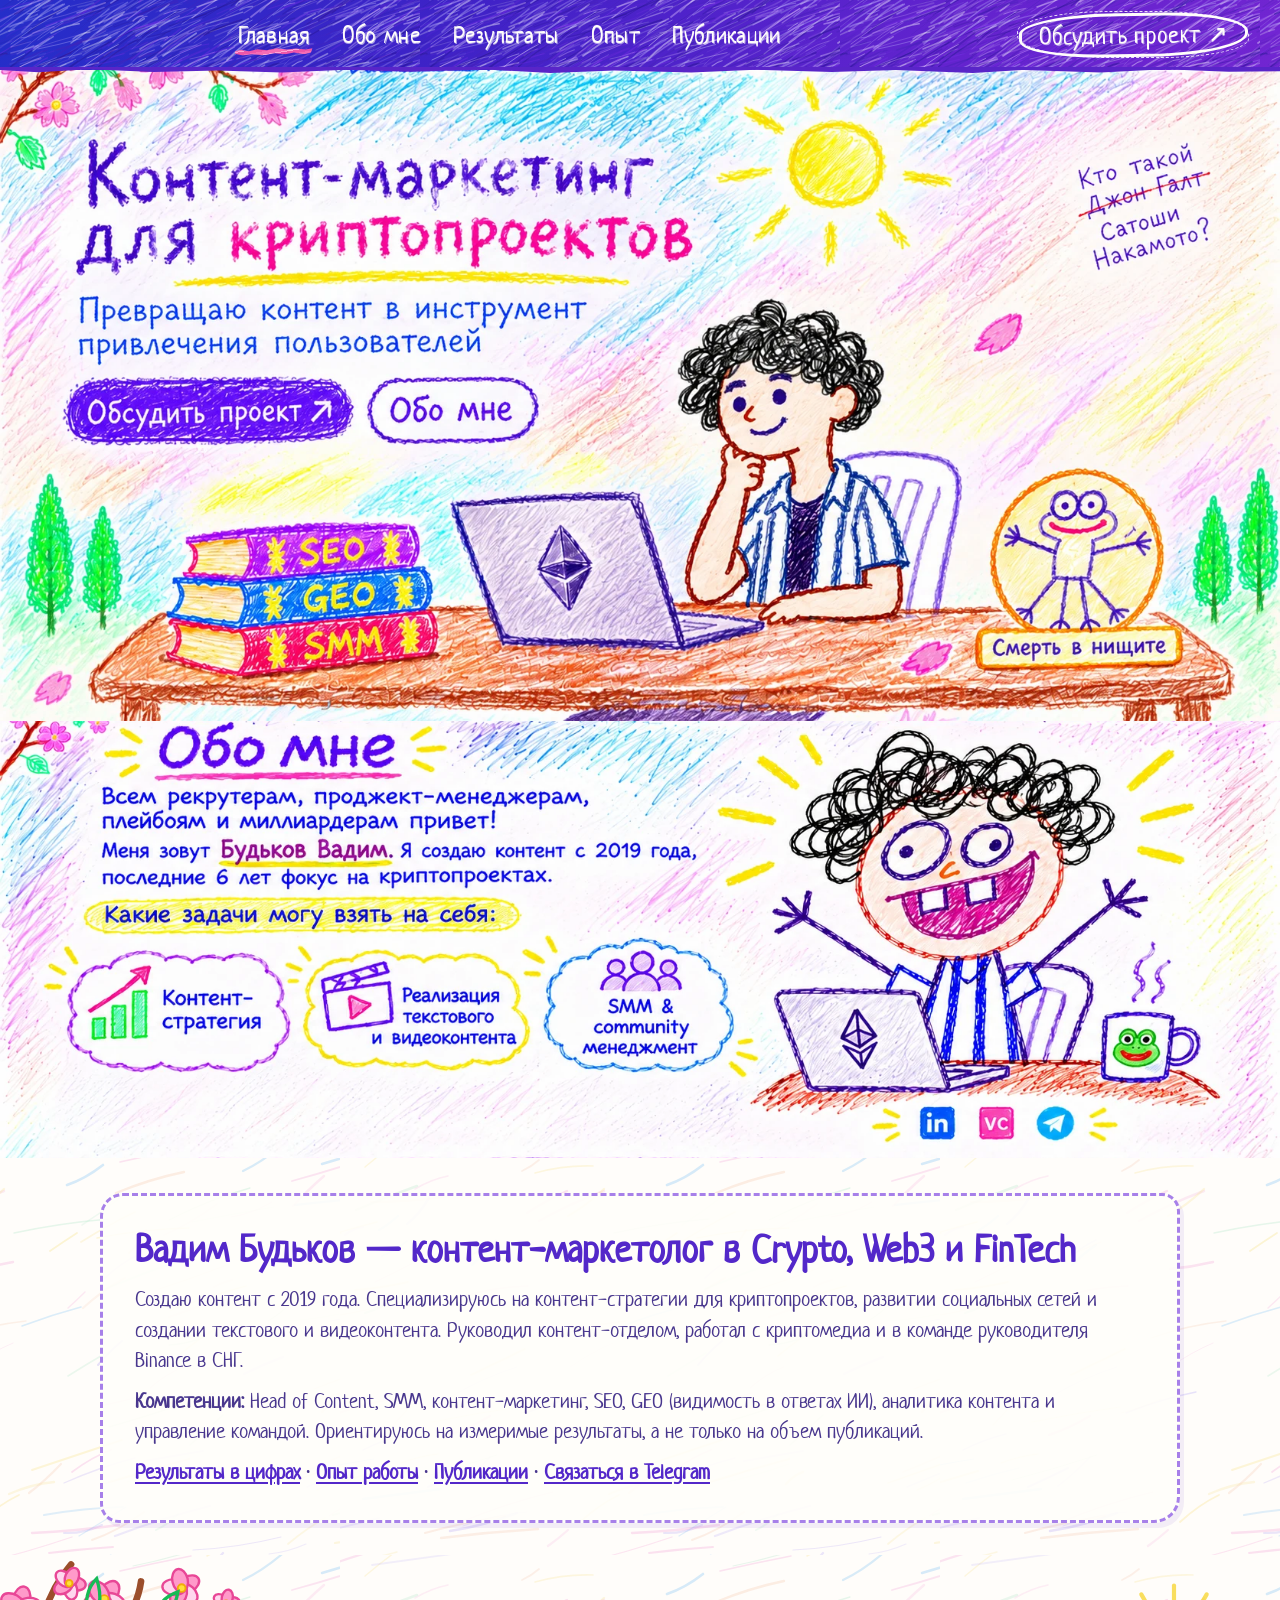
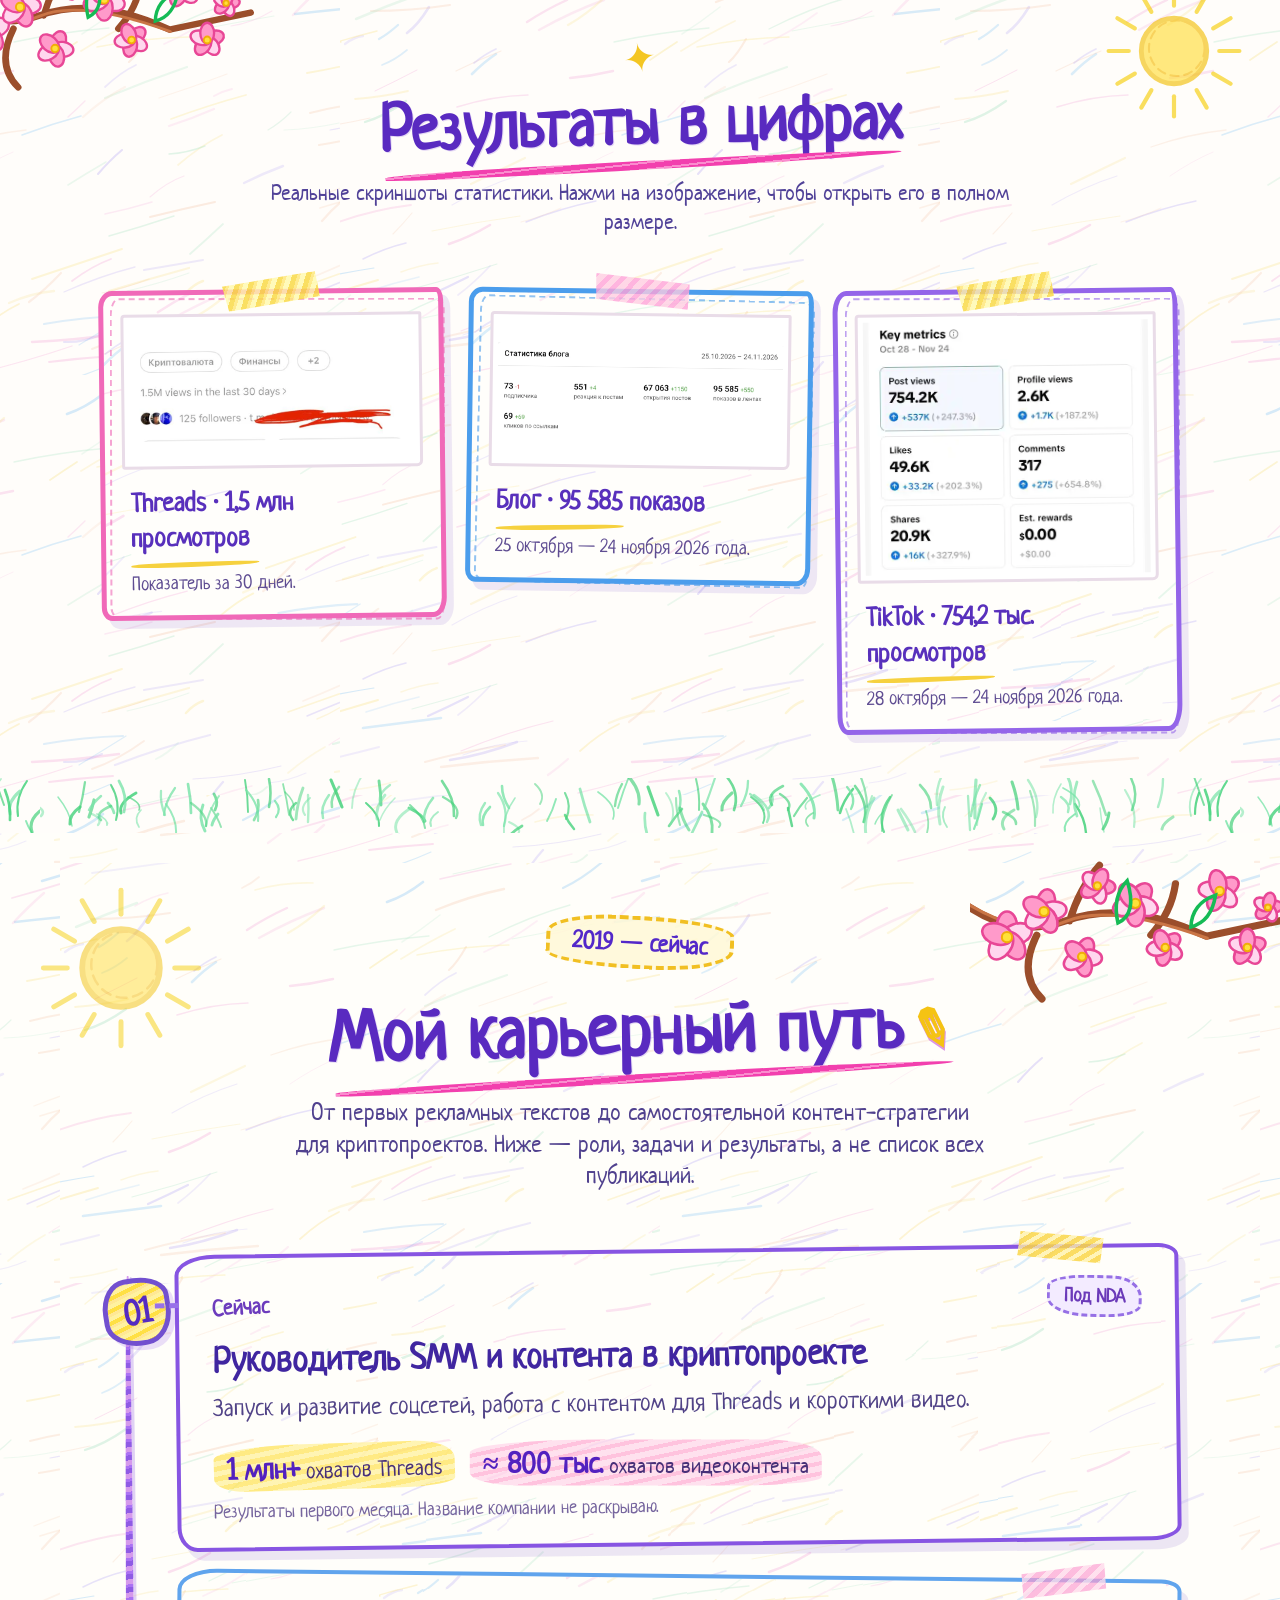
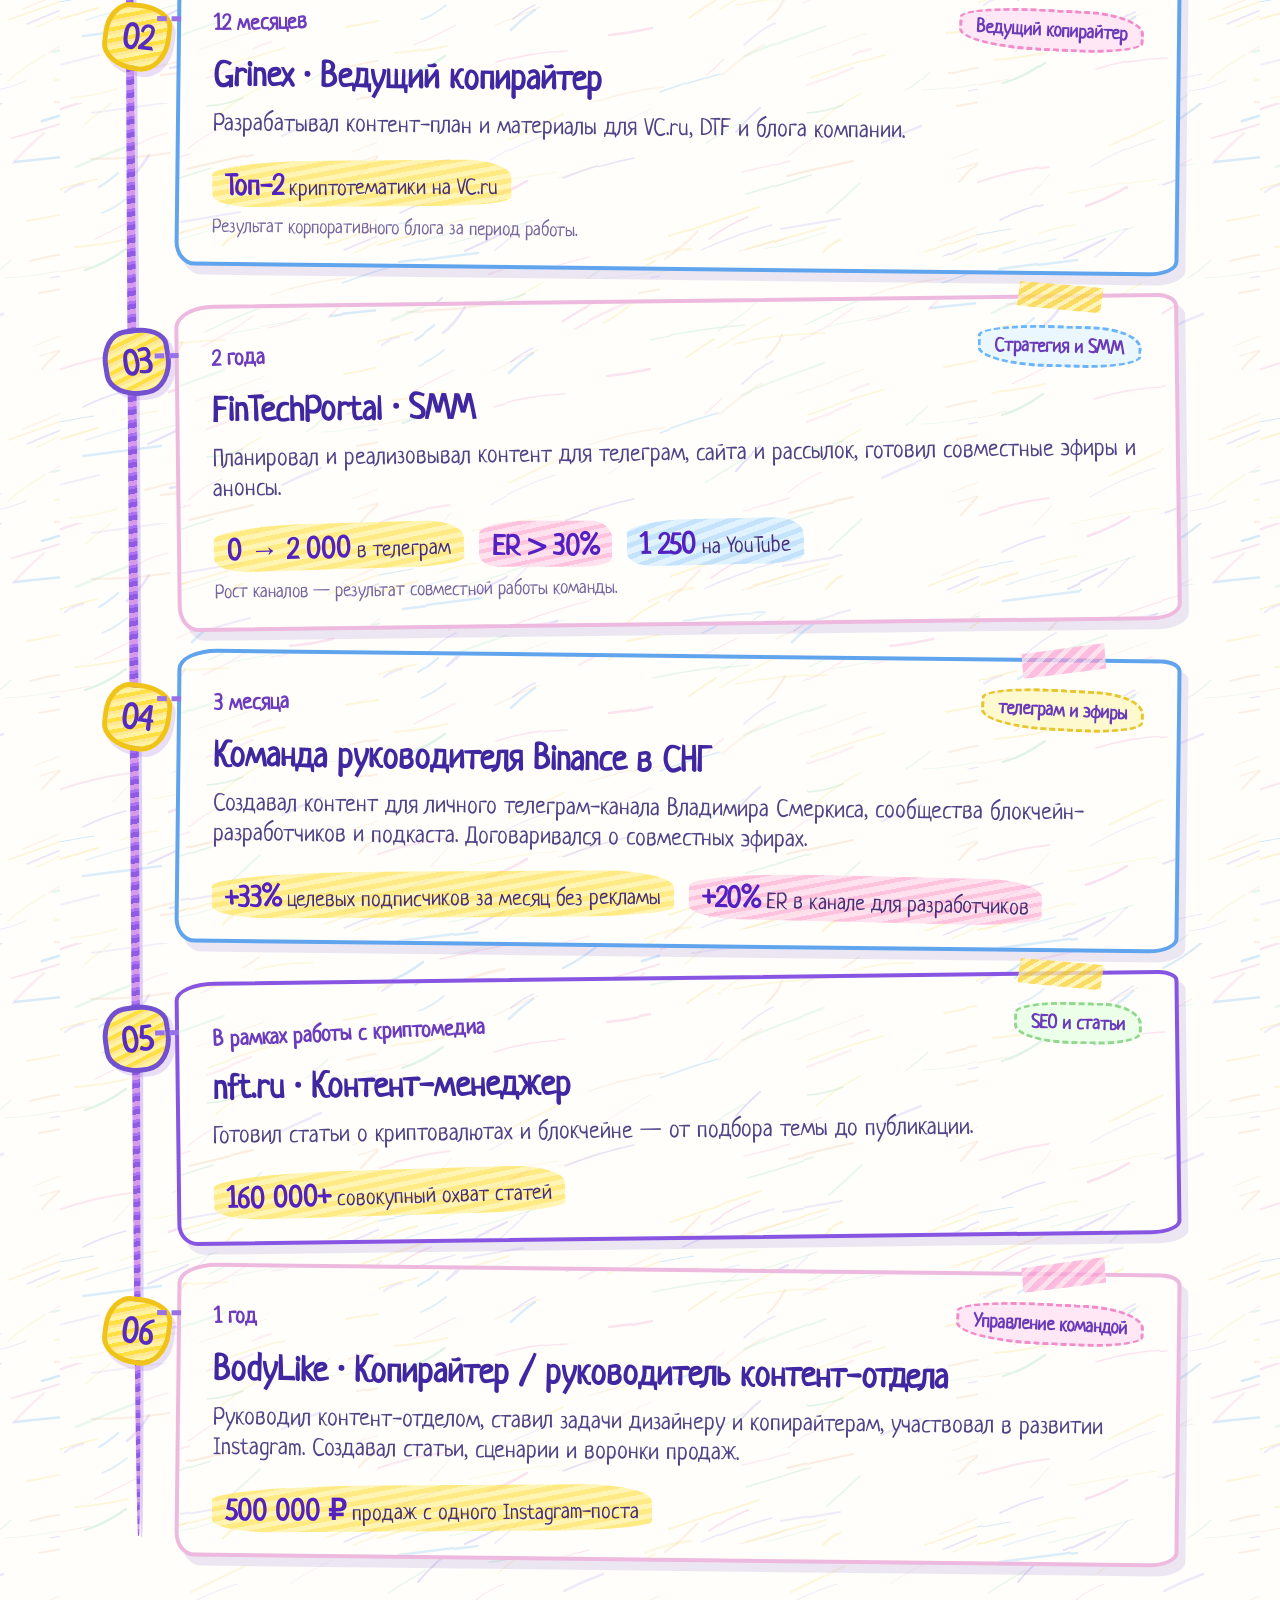
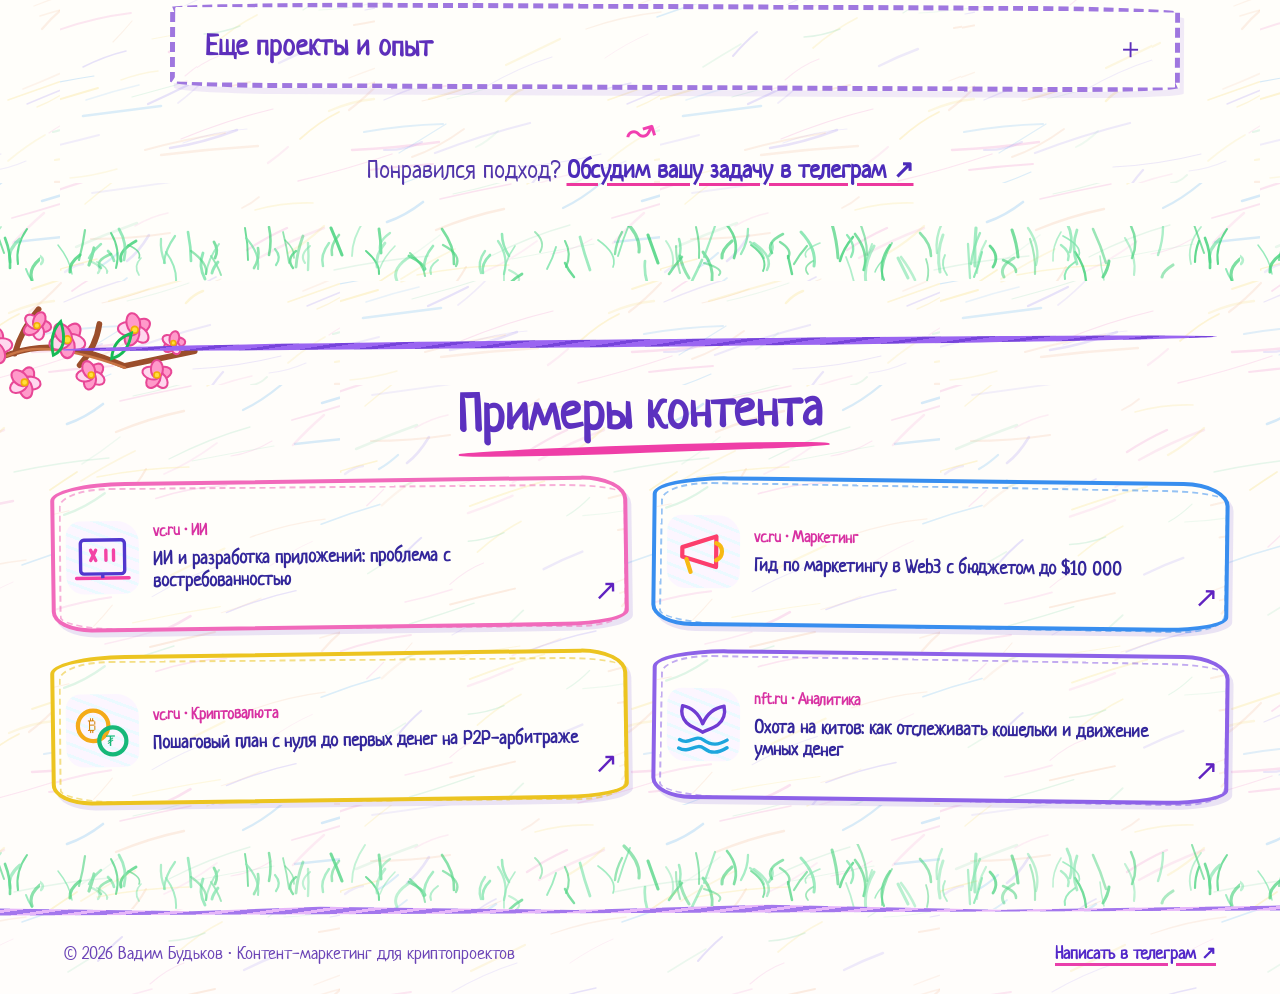
==== commit 3294dfdc: "Improve crawler discovery, profile identity metadata and stale portfolio links" ====
--- a/index.html
+++ b/index.html
@@ -1,4 +1,4 @@
-<!doctype html><html lang="ru"><head><meta charset="utf-8"><meta name="viewport" content="width=device-width, initial-scale=1"><meta name="theme-color" content="#5630cd"><link rel="icon" type="image/svg+xml" href="assets/favicon.svg"><meta name="robots" content="index,follow,max-image-preview:large"><title>Вадим Будьков — контент-маркетолог в Crypto, Web3 и FinTech</title><meta name="description" content="Вадим Будьков — руководитель SMM и контента, контент-стратег. Опыт с 2019 года: контент-маркетинг для криптопроектов, SEO, GEO, соцсети, результаты и публикации."><meta property="og:type" content="website"><meta property="og:locale" content="ru_RU"><meta property="og:title" content="Вадим Будьков — контент-маркетолог в Crypto, Web3 и FinTech"><meta property="og:description" content="Вадим Будьков — руководитель SMM и контента, контент-стратег. Опыт с 2019 года: контент-маркетинг для криптопроектов, SEO, GEO, соцсети, результаты и публикации."><meta name="twitter:card" content="summary_large_image"><meta property="og:site_name" content="Вадим Будьков"><meta property="og:image:width" content="1092"><meta property="og:image:height" content="594"><meta property="og:image:alt" content="Иллюстрированное портфолио Вадима Будькова"><meta property="og:image" content="https://vadimbudkov.vercel.app/assets/home-scene.webp"><meta property="og:url" content="https://vadimbudkov.vercel.app/"><link rel="canonical" href="https://vadimbudkov.vercel.app/"><link rel="preload" href="assets/home-art.webp" as="image" media="(min-width: 821px)"><link rel="stylesheet" href="styles.css"><script type="application/ld+json">{"@context":"https://schema.org","@graph":[{"@type":"Person","name":"Вадим Будьков","alternateName":"Vadim Budkov","jobTitle":"Руководитель SMM и контента, контент-стратег","description":"Руководитель SMM и контента, контент-стратег в Crypto, Web3 и FinTech. Создает контент с 2019 года.","knowsAbout":["Контент-маркетинг","Контент-стратегия","Криптовалюты","Web3","FinTech","SMM","SEO","GEO","Видеоконтент","Управление контент-командой","Аналитика контента"],"sameAs":["https://t.me/borisaguero","https://www.linkedin.com/in/vadim-budkov-2aa100133/","https://vc.ru/id419424"],"@id":"https://vadimbudkov.vercel.app/#person","url":"https://vadimbudkov.vercel.app/"},{"@type":"WebSite","@id":"https://vadimbudkov.vercel.app/#website","url":"https://vadimbudkov.vercel.app/","name":"Вадим Будьков — контент-маркетолог в Crypto, Web3 и FinTech","description":"Профессиональное портфолио Вадима Будькова: контент-маркетинг, SMM, SEO и GEO для криптопроектов.","inLanguage":"ru-RU","author":{"@id":"https://vadimbudkov.vercel.app/#person"}},{"@type":"ProfilePage","name":"Вадим Будьков — контент-маркетолог в Crypto, Web3 и FinTech","inLanguage":"ru-RU","hasPart":[{"@type":"CreativeWork","name":"ИИ и разработка приложений: проблема с востребованностью","url":"https://vc.ru/ai/2977378-ii-i-razrabotka-prilozheniy-problema-s-vostrebovannostyu"},{"@type":"CreativeWork","name":"Гид по маркетингу в Web3 с бюджетом до $10 000","url":"https://vc.ru/marketing/2788268-gid-po-marketingu-v-web3-s-byudjetom-do-10-000"},{"@type":"CreativeWork","name":"Пошаговый план с нуля до первых денег на P2P-арбитраже","url":"https://vc.ru/crypto/685261-poshagovyi-plan-s-nulya-do-pervyh-deneg-na-p2p-arbitrazhe"},{"@type":"CreativeWork","name":"Охота на китов: как отслеживать кошельки и движение умных денег","url":"https://nft.ru/article/okhota-na-kitov-kak-otslezhivat-koshelki-i-dvizhenie-umnykh-deneg-975"}],"mainEntity":{"@id":"https://vadimbudkov.vercel.app/#person"},"@id":"https://vadimbudkov.vercel.app/#profile","url":"https://vadimbudkov.vercel.app/","description":"Вадим Будьков — руководитель SMM и контента, контент-стратег. Опыт с 2019 года: контент-маркетинг для криптопроектов, SEO, GEO, соцсети, результаты и публикации.","isPartOf":{"@id":"https://vadimbudkov.vercel.app/#website"}}]}</script><link rel="preload" href="assets/home-scene.webp" as="image" media="(max-width: 820px)"><link rel="preconnect" href="https://fonts.googleapis.com"><link rel="preconnect" href="https://fonts.gstatic.com" crossorigin><meta name="google-site-verification" content="UjE6F46xsVUACbz6JDLkTRx1Xo-dT2Ium2cJMSjZFCY" />
+<!doctype html><html lang="ru"><head><meta charset="utf-8"><meta name="viewport" content="width=device-width, initial-scale=1"><meta name="theme-color" content="#5630cd"><link rel="icon" type="image/svg+xml" href="assets/favicon.svg"><meta name="robots" content="index,follow,max-image-preview:large,max-snippet:-1"><meta name="author" content="Вадим Будьков"><title>Вадим Будьков — контент-маркетолог в Crypto, Web3 и FinTech</title><meta name="description" content="Вадим Будьков — руководитель SMM и контента, контент-стратег. Опыт с 2019 года: контент-маркетинг для криптопроектов, SEO, GEO, соцсети, результаты и публикации."><meta property="og:type" content="website"><meta property="og:locale" content="ru_RU"><meta property="og:title" content="Вадим Будьков — контент-маркетолог в Crypto, Web3 и FinTech"><meta property="og:description" content="Вадим Будьков — руководитель SMM и контента, контент-стратег. Опыт с 2019 года: контент-маркетинг для криптопроектов, SEO, GEO, соцсети, результаты и публикации."><meta name="twitter:card" content="summary_large_image"><meta name="twitter:image" content="https://vadimbudkov.vercel.app/assets/home-scene.webp"><meta name="twitter:image:alt" content="Иллюстрированное портфолио Вадима Будькова"><meta property="og:site_name" content="Вадим Будьков"><meta property="og:image:width" content="1092"><meta property="og:image:height" content="594"><meta property="og:image:alt" content="Иллюстрированное портфолио Вадима Будькова"><meta property="og:image" content="https://vadimbudkov.vercel.app/assets/home-scene.webp"><meta property="og:url" content="https://vadimbudkov.vercel.app/"><link rel="canonical" href="https://vadimbudkov.vercel.app/"><link rel="preload" href="assets/home-art.webp" as="image" media="(min-width: 821px)"><link rel="stylesheet" href="styles.css"><script type="application/ld+json">{"@context":"https://schema.org","@graph":[{"@type":"Person","name":"Вадим Будьков","alternateName":"Vadim Budkov","jobTitle":"Руководитель SMM и контента, контент-стратег","description":"Руководитель SMM и контента, контент-стратег в Crypto, Web3 и FinTech. Создает контент с 2019 года.","knowsAbout":["Контент-маркетинг","Контент-стратегия","Криптовалюты","Web3","FinTech","SMM","SEO","GEO","Видеоконтент","Управление контент-командой","Аналитика контента"],"sameAs":["https://t.me/borisaguero","https://www.linkedin.com/in/vadim-budkov-2aa100133/","https://vc.ru/id419424"],"mainEntityOfPage":{"@id":"https://vadimbudkov.vercel.app/#profile"},"@id":"https://vadimbudkov.vercel.app/#person","url":"https://vadimbudkov.vercel.app/"},{"@type":"WebSite","@id":"https://vadimbudkov.vercel.app/#website","url":"https://vadimbudkov.vercel.app/","name":"Вадим Будьков — контент-маркетолог в Crypto, Web3 и FinTech","description":"Профессиональное портфолио Вадима Будькова: контент-маркетинг, SMM, SEO и GEO для криптопроектов.","inLanguage":"ru-RU","author":{"@id":"https://vadimbudkov.vercel.app/#person"}},{"@type":"ProfilePage","name":"Вадим Будьков — контент-маркетолог в Crypto, Web3 и FinTech","inLanguage":"ru-RU","hasPart":[{"@type":"CreativeWork","name":"ИИ и разработка приложений: проблема с востребованностью","url":"https://vc.ru/ai/2977378-ii-i-razrabotka-prilozheniy-problema-s-vostrebovannostyu"},{"@type":"CreativeWork","name":"Гид по маркетингу в Web3 с бюджетом до $10 000","url":"https://vc.ru/marketing/2788268-gid-po-marketingu-v-web3-s-byudjetom-do-10-000"},{"@type":"CreativeWork","name":"Пошаговый план с нуля до первых денег на P2P-арбитраже","url":"https://vc.ru/crypto/685261-poshagovyi-plan-s-nulya-do-pervyh-deneg-na-p2p-arbitrazhe"},{"@type":"CreativeWork","name":"Охота на китов: как отслеживать кошельки и движение умных денег","url":"https://nft.ru/article/okhota-na-kitov-kak-otslezhivat-koshelki-i-dvizhenie-umnykh-deneg-975"}],"mainEntity":{"@id":"https://vadimbudkov.vercel.app/#person"},"@id":"https://vadimbudkov.vercel.app/#profile","url":"https://vadimbudkov.vercel.app/","description":"Вадим Будьков — руководитель SMM и контента, контент-стратег. Опыт с 2019 года: контент-маркетинг для криптопроектов, SEO, GEO, соцсети, результаты и публикации.","isPartOf":{"@id":"https://vadimbudkov.vercel.app/#website"}}]}</script><link rel="preload" href="assets/home-scene.webp" as="image" media="(max-width: 820px)"><link rel="preconnect" href="https://fonts.googleapis.com"><link rel="preconnect" href="https://fonts.gstatic.com" crossorigin><meta name="google-site-verification" content="UjE6F46xsVUACbz6JDLkTRx1Xo-dT2Ium2cJMSjZFCY" />
 </head><body>
 <a class="skip-link" href="#main">К содержимому</a>
 <nav class="site-nav" aria-label="Главное меню"><div class="site-nav-inner">
@@ -30,8 +30,8 @@
  <img class="art" src="assets/about-art.webp" width="1672" height="941" loading="lazy" decoding="async" alt="" aria-hidden="true">
  <div class="sr-only"><h2>Обо мне — Вадим Будьков</h2><p>Всем рекрутерам, проджект-менеджерам, плейбоям и миллиардерам привет! Меня зовут Будьков Вадим. Я создаю контент с 2019 года, фокус на криптопроектах с 2021 года.</p><h3>Какие задачи могу взять на себя</h3><ul><li>Контент-стратегия</li><li>Реализация текстового и видеоконтента</li><li>SMM и community менеджмент</li></ul></div>
  
- <a class="hit hit-social-linkedin" style="--x:70.0957%;--y:58.5547%;--w:3.9474%;--h:7.2264%;" href="https://www.linkedin.com/in/vadim-budkov-2aa100133/" aria-label="LinkedIn Вадима Будькова" target="_blank" rel="noopener noreferrer"><span class="sr-only">LinkedIn Вадима Будькова</span></a>
- <a class="hit hit-social-vc" style="--x:74.4617%;--y:58.2359%;--w:4.7249%;--h:7.7577%;" href="https://vc.ru/id419424" aria-label="Блог на vc.ru" target="_blank" rel="noopener noreferrer"><span class="sr-only">Блог на vc.ru</span></a>
+ <a class="hit hit-social-linkedin" style="--x:70.0957%;--y:58.5547%;--w:3.9474%;--h:7.2264%;" rel="me" href="https://www.linkedin.com/in/vadim-budkov-2aa100133/" aria-label="LinkedIn Вадима Будькова" target="_blank" rel="noopener noreferrer"><span class="sr-only">LinkedIn Вадима Будькова</span></a>
+ <a class="hit hit-social-vc" style="--x:74.4617%;--y:58.2359%;--w:4.7249%;--h:7.7577%;" rel="me" href="https://vc.ru/id419424" aria-label="Блог на vc.ru" target="_blank" rel="noopener noreferrer"><span class="sr-only">Блог на vc.ru</span></a>
  <a class="hit hit-social-telegram" style="--x:78.9474%;--y:58.3422%;--w:5.7416%;--h:7.9702%;" href="https://t.me/borisaguero" aria-label="телеграм Вадима Будькова" target="_blank" rel="noopener noreferrer"><span class="sr-only">телеграм Вадима Будькова</span></a>
  
 </section>
@@ -43,7 +43,7 @@
  <h3 class="highlight">Какие задачи могу взять на себя:</h3>
  <div class="service-pills"><div class="service-pill purple">Контент-стратегия</div><div class="service-pill yellow">Текстовый и видеоконтент</div><div class="service-pill blue">SMM &amp; community менеджмент</div></div>
  <div class="portrait about-portrait"><img src="assets/about-portrait.webp" width="634" height="479" loading="lazy" decoding="async" alt="Нарочито смешной детский рисунок Вадима с черными кудрями, за ноутбуком и чашкой с Pepe"></div>
- <div class="socials" aria-label="Социальные сети и контакты"><a href="https://www.linkedin.com/in/vadim-budkov-2aa100133/" target="_blank" rel="noopener noreferrer" aria-label="LinkedIn Вадима Будькова" title="LinkedIn"><svg viewBox="0 0 24 24" aria-hidden="true" fill="currentColor"><path d="M20.4 2H3.6C2.7 2 2 2.7 2 3.6v16.8c0 .9.7 1.6 1.6 1.6h16.8c.9 0 1.6-.7 1.6-1.6V3.6c0-.9-.7-1.6-1.6-1.6ZM8 18.7H4.8V9H8v9.7ZM6.4 7.7a1.9 1.9 0 1 1 0-3.8 1.9 1.9 0 0 1 0 3.8Zm12.3 11h-3.2V14c0-1.1 0-2.5-1.5-2.5s-1.8 1.2-1.8 2.4v4.8H9V9h3v1.3h.1c.4-.8 1.5-1.5 2.9-1.5 3.1 0 3.7 2 3.7 4.5v5.4Z"/></svg></a><a href="https://vc.ru/id419424" target="_blank" rel="noopener noreferrer" aria-label="Профиль Вадима на VC.ru" title="vc.ru"><svg viewBox="0 0 24 24" aria-hidden="true"><rect x="1" y="1" width="22" height="22" rx="6" fill="currentColor"/><text x="12" y="16" text-anchor="middle" fill="white" font-size="11" font-weight="bold" font-family="Arial,sans-serif">vc</text></svg></a><a href="https://t.me/borisaguero" target="_blank" rel="noopener noreferrer" aria-label="Написать Вадиму в телеграм" title="телеграм"><svg viewBox="0 0 24 24" aria-hidden="true" fill="currentColor"><path d="m21.5 3.1-3.4 16c-.3 1.1-.9 1.4-1.8.9l-5.1-3.8-2.4 2.3c-.3.3-.6.5-1.1.5l.4-5.2L17.6 5c.4-.4-.1-.6-.6-.3L5.5 12 .5 10.4C-.6 10.1-.6 9.3.8 8.8L20 1.8c.9-.3 1.8.2 1.5 1.3Z"/></svg></a></div>
+ <div class="socials" aria-label="Социальные сети и контакты"><a rel="me" href="https://www.linkedin.com/in/vadim-budkov-2aa100133/" target="_blank" rel="noopener noreferrer" aria-label="LinkedIn Вадима Будькова" title="LinkedIn"><svg viewBox="0 0 24 24" aria-hidden="true" fill="currentColor"><path d="M20.4 2H3.6C2.7 2 2 2.7 2 3.6v16.8c0 .9.7 1.6 1.6 1.6h16.8c.9 0 1.6-.7 1.6-1.6V3.6c0-.9-.7-1.6-1.6-1.6ZM8 18.7H4.8V9H8v9.7ZM6.4 7.7a1.9 1.9 0 1 1 0-3.8 1.9 1.9 0 0 1 0 3.8Zm12.3 11h-3.2V14c0-1.1 0-2.5-1.5-2.5s-1.8 1.2-1.8 2.4v4.8H9V9h3v1.3h.1c.4-.8 1.5-1.5 2.9-1.5 3.1 0 3.7 2 3.7 4.5v5.4Z"/></svg></a><a rel="me" href="https://vc.ru/id419424" target="_blank" rel="noopener noreferrer" aria-label="Профиль Вадима на VC.ru" title="vc.ru"><svg viewBox="0 0 24 24" aria-hidden="true"><rect x="1" y="1" width="22" height="22" rx="6" fill="currentColor"/><text x="12" y="16" text-anchor="middle" fill="white" font-size="11" font-weight="bold" font-family="Arial,sans-serif">vc</text></svg></a><a href="https://t.me/borisaguero" target="_blank" rel="noopener noreferrer" aria-label="Написать Вадиму в телеграм" title="телеграм"><svg viewBox="0 0 24 24" aria-hidden="true" fill="currentColor"><path d="m21.5 3.1-3.4 16c-.3 1.1-.9 1.4-1.8.9l-5.1-3.8-2.4 2.3c-.3.3-.6.5-1.1.5l.4-5.2L17.6 5c.4-.4-.1-.6-.6-.3L5.5 12 .5 10.4C-.6 10.1-.6 9.3.8 8.8L20 1.8c.9-.3 1.8.2 1.5 1.3Z"/></svg></a></div>
  
  </div>
 </section>
--- a/styles.css
+++ b/styles.css
@@ -680,3 +680,48 @@
  .profile-summary{padding-top:20px;padding-bottom:25px}
 }
 @media(max-width:720px){.proof-grid{grid-template-columns:1fr}}
+
+
+/* Hand-drawn header: irregular colored-pencil hatching matching the original
+   blue-to-purple illustrated menu, with live accessible HTML links. */
+.site-nav{
+ background-color:#4e22bd;
+ background-image:url("data:image/svg+xml,%3Csvg%20xmlns%3D%22http%3A%2F%2Fwww.w3.org%2F2000%2Fsvg%22%20width%3D%22420%22%20height%3D%2296%22%20viewBox%3D%220%200%20420%2096%22%3E%3Cg%20fill%3D%22none%22%20stroke-linecap%3D%22round%22%3E%3Cpath%20d%3D%22M296%2098q14.1%20-9.0%2029.4%20-13.2%22%20stroke%3D%22%23c7c4ff%22%20stroke-width%3D%221.43%22%20opacity%3D%220.22%22%2F%3E%3Cpath%20d%3D%22M197%2038q19.6%20-8.4%2040.9%20-17.8%22%20stroke%3D%22%234520b7%22%20stroke-width%3D%221.48%22%20opacity%3D%220.23%22%2F%3E%3Cpath%20d%3D%22M174%2074q16.3%20-11.8%2034.0%20-17.5%22%20stroke%3D%22%23ffffff%22%20stroke-width%3D%221.48%22%20opacity%3D%220.40%22%2F%3E%3Cpath%20d%3D%22M327%2065q15.6%20-8.0%2032.4%20-12.9%22%20stroke%3D%22%234520b7%22%20stroke-width%3D%221.57%22%20opacity%3D%220.42%22%2F%3E%3Cpath%20d%3D%22M271%202q14.7%20-7.8%2030.6%20-16.4%22%20stroke%3D%22%23c7c4ff%22%20stroke-width%3D%221.23%22%20opacity%3D%220.45%22%2F%3E%3Cpath%20d%3D%22M366%2037q9.4%20-6.5%2019.7%20-7.6%22%20stroke%3D%22%234520b7%22%20stroke-width%3D%221.01%22%20opacity%3D%220.24%22%2F%3E%3Cpath%20d%3D%22M1%2077q22.1%20-10.1%2046.1%20-13.7%22%20stroke%3D%22%237a2bea%22%20stroke-width%3D%221.43%22%20opacity%3D%220.10%22%2F%3E%3Cpath%20d%3D%22M419%2049q13.7%20-7.1%2028.5%20-11.9%22%20stroke%3D%22%2322118d%22%20stroke-width%3D%221.57%22%20opacity%3D%220.40%22%2F%3E%3Cpath%20d%3D%22M195%2071q16.9%20-6.5%2035.3%20-14.6%22%20stroke%3D%22%2322118d%22%20stroke-width%3D%221.45%22%20opacity%3D%220.37%22%2F%3E%3Cpath%20d%3D%22M93%2055q4.3%20-3.8%209.0%20-6.0%22%20stroke%3D%22%2322118d%22%20stroke-width%3D%221.51%22%20opacity%3D%220.25%22%2F%3E%3Cpath%20d%3D%22M147%208q14.2%20-9.0%2029.5%20-12.1%22%20stroke%3D%22%237a2bea%22%20stroke-width%3D%221.75%22%20opacity%3D%220.15%22%2F%3E%3Cpath%20d%3D%22M390%2097q11.2%20-10.3%2023.4%20-15.3%22%20stroke%3D%22%237a2bea%22%20stroke-width%3D%220.71%22%20opacity%3D%220.41%22%2F%3E%3Cpath%20d%3D%22M403%2064q6.0%20-2.9%2012.6%20-9.1%22%20stroke%3D%22%2322118d%22%20stroke-width%3D%220.88%22%20opacity%3D%220.42%22%2F%3E%3Cpath%20d%3D%22M328%2091q20.8%20-17.2%2043.4%20-29.6%22%20stroke%3D%22%23ffffff%22%20stroke-width%3D%220.40%22%20opacity%3D%220.20%22%2F%3E%3Cpath%20d%3D%22M250%206q14.6%20-12.1%2030.3%20-23.1%22%20stroke%3D%22%234520b7%22%20stroke-width%3D%220.68%22%20opacity%3D%220.44%22%2F%3E%3Cpath%20d%3D%22M159%2053q10.3%20-7.6%2021.4%20-10.2%22%20stroke%3D%22%237a2bea%22%20stroke-width%3D%221.60%22%20opacity%3D%220.28%22%2F%3E%3Cpath%20d%3D%22M56%20-7q13.1%20-3.4%2027.3%20-9.9%22%20stroke%3D%22%234520b7%22%20stroke-width%3D%220.58%22%20opacity%3D%220.09%22%2F%3E%3Cpath%20d%3D%22M184%202q18.5%20-15.1%2038.5%20-23.7%22%20stroke%3D%22%237a2bea%22%20stroke-width%3D%220.77%22%20opacity%3D%220.42%22%2F%3E%3Cpath%20d%3D%22M90%2014q16.6%20-12.6%2034.5%20-22.3%22%20stroke%3D%22%2322118d%22%20stroke-width%3D%221.45%22%20opacity%3D%220.26%22%2F%3E%3Cpath%20d%3D%22M13%2071q12.0%20-8.2%2025.0%20-15.1%22%20stroke%3D%22%2322118d%22%20stroke-width%3D%221.73%22%20opacity%3D%220.26%22%2F%3E%3Cpath%20d%3D%22M217%2014q21.6%20-9.6%2045.0%20-18.9%22%20stroke%3D%22%237a2bea%22%20stroke-width%3D%221.24%22%20opacity%3D%220.21%22%2F%3E%3Cpath%20d%3D%22M20%2071q12.1%20-4.8%2025.2%20-7.7%22%20stroke%3D%22%2322118d%22%20stroke-width%3D%220.57%22%20opacity%3D%220.10%22%2F%3E%3Cpath%20d%3D%22M36%206q21.9%20-12.0%2045.6%20-18.9%22%20stroke%3D%22%23e2c5ff%22%20stroke-width%3D%221.51%22%20opacity%3D%220.26%22%2F%3E%3Cpath%20d%3D%22M162%2055q16.8%20-6.6%2034.9%20-9.7%22%20stroke%3D%22%23e2c5ff%22%20stroke-width%3D%221.56%22%20opacity%3D%220.19%22%2F%3E%3Cpath%20d%3D%22M336%2086q4.7%20-1.9%209.7%20-2.3%22%20stroke%3D%22%23e2c5ff%22%20stroke-width%3D%220.42%22%20opacity%3D%220.29%22%2F%3E%3Cpath%20d%3D%22M116%20104q15.6%20-6.0%2032.5%20-12.2%22%20stroke%3D%22%234520b7%22%20stroke-width%3D%220.74%22%20opacity%3D%220.33%22%2F%3E%3Cpath%20d%3D%22M157%2096q22.0%20-7.6%2045.8%20-16.3%22%20stroke%3D%22%23c7c4ff%22%20stroke-width%3D%220.58%22%20opacity%3D%220.14%22%2F%3E%3Cpath%20d%3D%22M299%20-6q5.3%20-2.6%2011.0%20-7.2%22%20stroke%3D%22%23c7c4ff%22%20stroke-width%3D%220.47%22%20opacity%3D%220.32%22%2F%3E%3Cpath%20d%3D%22M4%2087q18.9%20-18.7%2039.3%20-30.0%22%20stroke%3D%22%234520b7%22%20stroke-width%3D%220.70%22%20opacity%3D%220.40%22%2F%3E%3Cpath%20d%3D%22M240%20-8q4.6%20-0.7%209.5%20-5.1%22%20stroke%3D%22%2322118d%22%20stroke-width%3D%221.13%22%20opacity%3D%220.32%22%2F%3E%3Cpath%20d%3D%22M228%2094q16.9%20-14.8%2035.1%20-24.6%22%20stroke%3D%22%2322118d%22%20stroke-width%3D%220.71%22%20opacity%3D%220.15%22%2F%3E%3Cpath%20d%3D%22M44%2075q13.5%20-6.1%2028.2%20-8.3%22%20stroke%3D%22%2322118d%22%20stroke-width%3D%220.82%22%20opacity%3D%220.14%22%2F%3E%3Cpath%20d%3D%22M280%2037q17.0%20-14.1%2035.4%20-23.5%22%20stroke%3D%22%23ffffff%22%20stroke-width%3D%221.55%22%20opacity%3D%220.43%22%2F%3E%3Cpath%20d%3D%22M83%2051q9.9%20-6.4%2020.7%20-15.2%22%20stroke%3D%22%2322118d%22%20stroke-width%3D%220.53%22%20opacity%3D%220.41%22%2F%3E%3Cpath%20d%3D%22M170%2061q14.9%20-7.0%2031.1%20-15.2%22%20stroke%3D%22%234520b7%22%20stroke-width%3D%220.83%22%20opacity%3D%220.41%22%2F%3E%3Cpath%20d%3D%22M260%2012q20.5%20-19.8%2042.8%20-33.7%22%20stroke%3D%22%23ffffff%22%20stroke-width%3D%221.18%22%20opacity%3D%220.30%22%2F%3E%3Cpath%20d%3D%22M165%2097q16.3%20-14.9%2033.9%20-26.2%22%20stroke%3D%22%23ffffff%22%20stroke-width%3D%220.69%22%20opacity%3D%220.11%22%2F%3E%3Cpath%20d%3D%22M140%208q5.5%20-6.1%2011.4%20-6.4%22%20stroke%3D%22%234520b7%22%20stroke-width%3D%220.68%22%20opacity%3D%220.20%22%2F%3E%3Cpath%20d%3D%22M46%2091q14.4%20-5.7%2029.9%20-11.8%22%20stroke%3D%22%237a2bea%22%20stroke-width%3D%220.82%22%20opacity%3D%220.42%22%2F%3E%3Cpath%20d%3D%22M413%2051q4.3%20-2.7%209.1%20-5.3%22%20stroke%3D%22%23c7c4ff%22%20stroke-width%3D%220.42%22%20opacity%3D%220.28%22%2F%3E%3Cpath%20d%3D%22M125%2012q5.2%20-6.2%2010.9%20-8.1%22%20stroke%3D%22%234520b7%22%20stroke-width%3D%220.85%22%20opacity%3D%220.08%22%2F%3E%3Cpath%20d%3D%22M390%2013q20.4%20-11.3%2042.5%20-16.8%22%20stroke%3D%22%234520b7%22%20stroke-width%3D%220.93%22%20opacity%3D%220.43%22%2F%3E%3Cpath%20d%3D%22M63%2081q21.9%20-12.2%2045.6%20-20.7%22%20stroke%3D%22%234520b7%22%20stroke-width%3D%221.51%22%20opacity%3D%220.29%22%2F%3E%3Cpath%20d%3D%22M337%2077q17.1%20-9.3%2035.6%20-20.6%22%20stroke%3D%22%2322118d%22%20stroke-width%3D%221.70%22%20opacity%3D%220.36%22%2F%3E%3Cpath%20d%3D%22M330%200q18.2%20-16.9%2037.8%20-27.8%22%20stroke%3D%22%23ffffff%22%20stroke-width%3D%221.64%22%20opacity%3D%220.09%22%2F%3E%3Cpath%20d%3D%22M297%2077q8.0%20-0.3%2016.8%20-4.4%22%20stroke%3D%22%234520b7%22%20stroke-width%3D%220.87%22%20opacity%3D%220.33%22%2F%3E%3Cpath%20d%3D%22M136%2072q15.2%20-11.6%2031.6%20-20.8%22%20stroke%3D%22%23c7c4ff%22%20stroke-width%3D%220.64%22%20opacity%3D%220.31%22%2F%3E%3Cpath%20d%3D%22M227%2060q16.3%20-16.5%2034.0%20-26.7%22%20stroke%3D%22%23ffffff%22%20stroke-width%3D%221.75%22%20opacity%3D%220.43%22%2F%3E%3Cpath%20d%3D%22M215%2090q4.2%20-1.1%208.8%20-2.4%22%20stroke%3D%22%23ffffff%22%20stroke-width%3D%220.93%22%20opacity%3D%220.43%22%2F%3E%3Cpath%20d%3D%22M131%2073q14.5%20-6.3%2030.3%20-12.7%22%20stroke%3D%22%2322118d%22%20stroke-width%3D%221.74%22%20opacity%3D%220.26%22%2F%3E%3Cpath%20d%3D%22M320%2020q18.0%20-6.2%2037.4%20-13.6%22%20stroke%3D%22%23ffffff%22%20stroke-width%3D%220.93%22%20opacity%3D%220.22%22%2F%3E%3Cpath%20d%3D%22M203%2056q15.0%20-4.5%2031.3%20-9.2%22%20stroke%3D%22%237a2bea%22%20stroke-width%3D%221.57%22%20opacity%3D%220.40%22%2F%3E%3Cpath%20d%3D%22M240%202q14.7%20-10.2%2030.7%20-15.7%22%20stroke%3D%22%23e2c5ff%22%20stroke-width%3D%221.59%22%20opacity%3D%220.45%22%2F%3E%3Cpath%20d%3D%22M83%2073q10.2%20-10.4%2021.2%20-16.5%22%20stroke%3D%22%234520b7%22%20stroke-width%3D%220.98%22%20opacity%3D%220.22%22%2F%3E%3Cpath%20d%3D%22M378%2025q6.1%20-6.0%2012.8%20-7.0%22%20stroke%3D%22%23ffffff%22%20stroke-width%3D%220.68%22%20opacity%3D%220.32%22%2F%3E%3Cpath%20d%3D%22M311%2095q6.4%20-6.4%2013.4%20-9.0%22%20stroke%3D%22%237a2bea%22%20stroke-width%3D%221.14%22%20opacity%3D%220.16%22%2F%3E%3Cpath%20d%3D%22M128%2045q15.9%20-6.1%2033.1%20-10.0%22%20stroke%3D%22%23e2c5ff%22%20stroke-width%3D%220.68%22%20opacity%3D%220.09%22%2F%3E%3Cpath%20d%3D%22M271%208q20.6%20-9.6%2042.9%20-14.8%22%20stroke%3D%22%234520b7%22%20stroke-width%3D%221.72%22%20opacity%3D%220.22%22%2F%3E%3Cpath%20d%3D%22M214%20-8q20.4%20-11.2%2042.4%20-19.6%22%20stroke%3D%22%23c7c4ff%22%20stroke-width%3D%220.45%22%20opacity%3D%220.37%22%2F%3E%3Cpath%20d%3D%22M81%2068q20.4%20-7.5%2042.6%20-14.4%22%20stroke%3D%22%237a2bea%22%20stroke-width%3D%220.66%22%20opacity%3D%220.39%22%2F%3E%3Cpath%20d%3D%22M187%201q19.8%20-15.8%2041.2%20-27.7%22%20stroke%3D%22%234520b7%22%20stroke-width%3D%221.64%22%20opacity%3D%220.23%22%2F%3E%3Cpath%20d%3D%22M296%2010q14.4%20-8.4%2030.1%20-17.7%22%20stroke%3D%22%234520b7%22%20stroke-width%3D%220.61%22%20opacity%3D%220.27%22%2F%3E%3Cpath%20d%3D%22M320%2081q16.1%20-9.8%2033.6%20-13.3%22%20stroke%3D%22%234520b7%22%20stroke-width%3D%220.42%22%20opacity%3D%220.29%22%2F%3E%3Cpath%20d%3D%22M284%2065q11.1%20-11.8%2023.2%20-16.9%22%20stroke%3D%22%23e2c5ff%22%20stroke-width%3D%220.64%22%20opacity%3D%220.25%22%2F%3E%3Cpath%20d%3D%22M429%2014q9.5%20-2.2%2019.8%20-6.9%22%20stroke%3D%22%23ffffff%22%20stroke-width%3D%220.71%22%20opacity%3D%220.43%22%2F%3E%3Cpath%20d%3D%22M124%2070q15.5%20-5.9%2032.3%20-12.9%22%20stroke%3D%22%23e2c5ff%22%20stroke-width%3D%221.34%22%20opacity%3D%220.38%22%2F%3E%3Cpath%20d%3D%22M9%2031q13.5%20-11.2%2028.2%20-16.5%22%20stroke%3D%22%23ffffff%22%20stroke-width%3D%221.73%22%20opacity%3D%220.22%22%2F%3E%3Cpath%20d%3D%22M301%2036q6.7%20-6.0%2013.9%20-9.7%22%20stroke%3D%22%237a2bea%22%20stroke-width%3D%220.52%22%20opacity%3D%220.42%22%2F%3E%3Cpath%20d%3D%22M131%2036q14.2%20-5.5%2029.5%20-7.1%22%20stroke%3D%22%237a2bea%22%20stroke-width%3D%220.51%22%20opacity%3D%220.46%22%2F%3E%3Cpath%20d%3D%22M86%2042q9.4%20-5.6%2019.5%20-11.0%22%20stroke%3D%22%23c7c4ff%22%20stroke-width%3D%221.08%22%20opacity%3D%220.20%22%2F%3E%3Cpath%20d%3D%22M60%2060q22.5%20-18.8%2046.9%20-30.4%22%20stroke%3D%22%23c7c4ff%22%20stroke-width%3D%221.05%22%20opacity%3D%220.12%22%2F%3E%3Cpath%20d%3D%22M313%2019q15.5%20-9.5%2032.3%20-14.4%22%20stroke%3D%22%23ffffff%22%20stroke-width%3D%221.32%22%20opacity%3D%220.45%22%2F%3E%3Cpath%20d%3D%22M34%2048q15.1%20-12.2%2031.5%20-19.8%22%20stroke%3D%22%23c7c4ff%22%20stroke-width%3D%220.57%22%20opacity%3D%220.26%22%2F%3E%3Cpath%20d%3D%22M-4%2090q18.1%20-8.7%2037.8%20-15.2%22%20stroke%3D%22%23ffffff%22%20stroke-width%3D%221.38%22%20opacity%3D%220.13%22%2F%3E%3Cpath%20d%3D%22M77%2082q5.3%20-3.2%2011.1%20-7.7%22%20stroke%3D%22%237a2bea%22%20stroke-width%3D%221.41%22%20opacity%3D%220.14%22%2F%3E%3Cpath%20d%3D%22M427%2023q7.9%20-2.5%2016.4%20-6.3%22%20stroke%3D%22%23e2c5ff%22%20stroke-width%3D%221.69%22%20opacity%3D%220.27%22%2F%3E%3Cpath%20d%3D%22M143%2061q21.0%20-12.7%2043.7%20-27.0%22%20stroke%3D%22%2322118d%22%20stroke-width%3D%221.33%22%20opacity%3D%220.37%22%2F%3E%3Cpath%20d%3D%22M33%2016q6.9%20-7.1%2014.4%20-8.3%22%20stroke%3D%22%2322118d%22%20stroke-width%3D%221.33%22%20opacity%3D%220.20%22%2F%3E%3Cpath%20d%3D%22M247%2038q7.5%20-1.8%2015.6%20-3.6%22%20stroke%3D%22%2322118d%22%20stroke-width%3D%221.38%22%20opacity%3D%220.23%22%2F%3E%3Cpath%20d%3D%22M235%2034q9.3%20-5.5%2019.3%20-11.3%22%20stroke%3D%22%2322118d%22%20stroke-width%3D%220.51%22%20opacity%3D%220.21%22%2F%3E%3Cpath%20d%3D%22M168%204q11.3%20-5.6%2023.6%20-8.8%22%20stroke%3D%22%234520b7%22%20stroke-width%3D%221.53%22%20opacity%3D%220.38%22%2F%3E%3Cpath%20d%3D%22M301%2042q14.7%20-4.2%2030.7%20-9.2%22%20stroke%3D%22%234520b7%22%20stroke-width%3D%221.65%22%20opacity%3D%220.08%22%2F%3E%3Cpath%20d%3D%22M23%2011q8.2%20-3.5%2017.1%20-6.1%22%20stroke%3D%22%23ffffff%22%20stroke-width%3D%220.49%22%20opacity%3D%220.19%22%2F%3E%3Cpath%20d%3D%22M131%209q6.8%20-5.9%2014.1%20-11.1%22%20stroke%3D%22%2322118d%22%20stroke-width%3D%221.01%22%20opacity%3D%220.22%22%2F%3E%3Cpath%20d%3D%22M404%2060q11.8%20-7.1%2024.5%20-13.6%22%20stroke%3D%22%23e2c5ff%22%20stroke-width%3D%220.81%22%20opacity%3D%220.45%22%2F%3E%3Cpath%20d%3D%22M387%2029q5.0%20-3.6%2010.4%20-6.9%22%20stroke%3D%22%23ffffff%22%20stroke-width%3D%220.63%22%20opacity%3D%220.19%22%2F%3E%3Cpath%20d%3D%22M319%202q13.9%20-7.0%2029.0%20-12.9%22%20stroke%3D%22%23ffffff%22%20stroke-width%3D%220.56%22%20opacity%3D%220.35%22%2F%3E%3Cpath%20d%3D%22M-4%20104q5.5%20-2.5%2011.4%20-4.1%22%20stroke%3D%22%237a2bea%22%20stroke-width%3D%221.29%22%20opacity%3D%220.24%22%2F%3E%3Cpath%20d%3D%22M408%20104q18.9%20-11.6%2039.3%20-25.1%22%20stroke%3D%22%23e2c5ff%22%20stroke-width%3D%221.14%22%20opacity%3D%220.17%22%2F%3E%3Cpath%20d%3D%22M243%2036q14.9%20-14.5%2031.0%20-23.2%22%20stroke%3D%22%237a2bea%22%20stroke-width%3D%220.90%22%20opacity%3D%220.20%22%2F%3E%3Cpath%20d%3D%22M-1%2044q20.8%20-7.0%2043.2%20-15.8%22%20stroke%3D%22%2322118d%22%20stroke-width%3D%221.66%22%20opacity%3D%220.14%22%2F%3E%3Cpath%20d%3D%22M74%200q9.4%20-8.5%2019.7%20-12.2%22%20stroke%3D%22%23ffffff%22%20stroke-width%3D%221.05%22%20opacity%3D%220.24%22%2F%3E%3Cpath%20d%3D%22M325%2042q19.0%20-15.8%2039.5%20-24.1%22%20stroke%3D%22%23c7c4ff%22%20stroke-width%3D%221.38%22%20opacity%3D%220.10%22%2F%3E%3Cpath%20d%3D%22M187%2096q6.1%20-5.4%2012.7%20-5.3%22%20stroke%3D%22%23c7c4ff%22%20stroke-width%3D%221.30%22%20opacity%3D%220.17%22%2F%3E%3Cpath%20d%3D%22M265%2084q14.6%20-7.1%2030.5%20-14.9%22%20stroke%3D%22%234520b7%22%20stroke-width%3D%220.78%22%20opacity%3D%220.30%22%2F%3E%3Cpath%20d%3D%22M94%2025q21.9%20-8.9%2045.7%20-11.8%22%20stroke%3D%22%234520b7%22%20stroke-width%3D%221.66%22%20opacity%3D%220.19%22%2F%3E%3Cpath%20d%3D%22M0%2035q6.9%20-4.0%2014.5%20-5.5%22%20stroke%3D%22%23ffffff%22%20stroke-width%3D%221.34%22%20opacity%3D%220.24%22%2F%3E%3Cpath%20d%3D%22M18%20102q14.2%20-3.0%2029.5%20-8.8%22%20stroke%3D%22%23e2c5ff%22%20stroke-width%3D%220.96%22%20opacity%3D%220.16%22%2F%3E%3Cpath%20d%3D%22M269%20101q8.6%20-5.1%2018.0%20-10.0%22%20stroke%3D%22%23c7c4ff%22%20stroke-width%3D%221.22%22%20opacity%3D%220.25%22%2F%3E%3Cpath%20d%3D%22M149%2032q7.9%20-6.3%2016.4%20-7.3%22%20stroke%3D%22%234520b7%22%20stroke-width%3D%220.67%22%20opacity%3D%220.42%22%2F%3E%3Cpath%20d%3D%22M306%2047q4.8%20-1.7%2010.0%20-3.7%22%20stroke%3D%22%237a2bea%22%20stroke-width%3D%220.42%22%20opacity%3D%220.38%22%2F%3E%3Cpath%20d%3D%22M343%2034q17.6%20-14.5%2036.7%20-25.5%22%20stroke%3D%22%23ffffff%22%20stroke-width%3D%220.60%22%20opacity%3D%220.24%22%2F%3E%3Cpath%20d%3D%22M183%20103q5.7%200.7%2011.8%20-3.1%22%20stroke%3D%22%234520b7%22%20stroke-width%3D%220.52%22%20opacity%3D%220.38%22%2F%3E%3Cpath%20d%3D%22M257%2071q6.2%20-0.1%2013.0%20-4.2%22%20stroke%3D%22%237a2bea%22%20stroke-width%3D%221.33%22%20opacity%3D%220.17%22%2F%3E%3Cpath%20d%3D%22M59%2074q5.6%20-1.3%2011.7%20-4.4%22%20stroke%3D%22%234520b7%22%20stroke-width%3D%221.70%22%20opacity%3D%220.15%22%2F%3E%3Cpath%20d%3D%22M370%2071q12.8%20-4.4%2026.6%20-11.7%22%20stroke%3D%22%23e2c5ff%22%20stroke-width%3D%221.26%22%20opacity%3D%220.11%22%2F%3E%3Cpath%20d%3D%22M326%2018q17.1%20-6.2%2035.7%20-12.1%22%20stroke%3D%22%237a2bea%22%20stroke-width%3D%221.18%22%20opacity%3D%220.12%22%2F%3E%3Cpath%20d%3D%22M358%2055q17.6%20-5.5%2036.7%20-14.0%22%20stroke%3D%22%23ffffff%22%20stroke-width%3D%220.41%22%20opacity%3D%220.17%22%2F%3E%3Cpath%20d%3D%22M420%2029q11.0%20-7.4%2022.9%20-15.7%22%20stroke%3D%22%23ffffff%22%20stroke-width%3D%221.06%22%20opacity%3D%220.13%22%2F%3E%3Cpath%20d%3D%22M114%2027q13.9%20-5.8%2029.0%20-7.8%22%20stroke%3D%22%2322118d%22%20stroke-width%3D%221.52%22%20opacity%3D%220.23%22%2F%3E%3Cpath%20d%3D%22M281%2023q6.6%20-3.6%2013.9%20-5.0%22%20stroke%3D%22%2322118d%22%20stroke-width%3D%221.29%22%20opacity%3D%220.24%22%2F%3E%3Cpath%20d%3D%22M320%2094q4.3%20-5.9%208.9%20-6.8%22%20stroke%3D%22%23c7c4ff%22%20stroke-width%3D%221.69%22%20opacity%3D%220.41%22%2F%3E%3Cpath%20d%3D%22M52%2078q12.2%20-4.0%2025.5%20-10.6%22%20stroke%3D%22%237a2bea%22%20stroke-width%3D%220.78%22%20opacity%3D%220.34%22%2F%3E%3Cpath%20d%3D%22M393%2027q15.7%20-9.0%2032.6%20-18.6%22%20stroke%3D%22%237a2bea%22%20stroke-width%3D%221.59%22%20opacity%3D%220.30%22%2F%3E%3Cpath%20d%3D%22M214%20-6q21.3%20-11.4%2044.4%20-17.1%22%20stroke%3D%22%2322118d%22%20stroke-width%3D%221.21%22%20opacity%3D%220.19%22%2F%3E%3Cpath%20d%3D%22M373%2049q21.3%20-15.5%2044.3%20-31.1%22%20stroke%3D%22%237a2bea%22%20stroke-width%3D%221.15%22%20opacity%3D%220.13%22%2F%3E%3Cpath%20d%3D%22M405%2083q9.2%20-3.7%2019.1%20-5.6%22%20stroke%3D%22%23ffffff%22%20stroke-width%3D%221.35%22%20opacity%3D%220.22%22%2F%3E%3Cpath%20d%3D%22M190%2059q11.7%20-2.2%2024.4%20-6.8%22%20stroke%3D%22%23e2c5ff%22%20stroke-width%3D%220.63%22%20opacity%3D%220.41%22%2F%3E%3Cpath%20d%3D%22M-2%2057q4.3%20-3.8%209.0%20-3.7%22%20stroke%3D%22%234520b7%22%20stroke-width%3D%220.90%22%20opacity%3D%220.37%22%2F%3E%3Cpath%20d%3D%22M233%2089q10.4%20-9.2%2021.7%20-17.0%22%20stroke%3D%22%234520b7%22%20stroke-width%3D%220.41%22%20opacity%3D%220.08%22%2F%3E%3Cpath%20d%3D%22M-6%2044q10.1%20-4.1%2021.0%20-9.2%22%20stroke%3D%22%234520b7%22%20stroke-width%3D%221.53%22%20opacity%3D%220.17%22%2F%3E%3Cpath%20d%3D%22M172%2083q13.7%20-14.4%2028.5%20-22.3%22%20stroke%3D%22%23e2c5ff%22%20stroke-width%3D%220.73%22%20opacity%3D%220.29%22%2F%3E%3Cpath%20d%3D%22M87%2033q19.7%20-8.1%2041.0%20-15.7%22%20stroke%3D%22%23c7c4ff%22%20stroke-width%3D%221.29%22%20opacity%3D%220.24%22%2F%3E%3Cpath%20d%3D%22M417%2021q6.2%20-7.3%2013.0%20-9.0%22%20stroke%3D%22%23ffffff%22%20stroke-width%3D%221.41%22%20opacity%3D%220.28%22%2F%3E%3Cpath%20d%3D%22M115%20-6q13.0%20-5.3%2027.1%20-8.8%22%20stroke%3D%22%234520b7%22%20stroke-width%3D%221.03%22%20opacity%3D%220.43%22%2F%3E%3Cpath%20d%3D%22M51%2033q13.6%20-7.2%2028.2%20-9.2%22%20stroke%3D%22%23ffffff%22%20stroke-width%3D%221.60%22%20opacity%3D%220.42%22%2F%3E%3Cpath%20d%3D%22M201%20-2q8.9%20-10.1%2018.5%20-13.5%22%20stroke%3D%22%23e2c5ff%22%20stroke-width%3D%221.53%22%20opacity%3D%220.21%22%2F%3E%3Cpath%20d%3D%22M50%2075q5.0%20-0.5%2010.4%20-3.3%22%20stroke%3D%22%23c7c4ff%22%20stroke-width%3D%220.91%22%20opacity%3D%220.36%22%2F%3E%3Cpath%20d%3D%22M11%20-4q5.8%20-4.5%2012.0%20-6.2%22%20stroke%3D%22%23e2c5ff%22%20stroke-width%3D%220.49%22%20opacity%3D%220.26%22%2F%3E%3Cpath%20d%3D%22M342%2042q21.1%20-16.6%2044.0%20-32.7%22%20stroke%3D%22%237a2bea%22%20stroke-width%3D%220.49%22%20opacity%3D%220.16%22%2F%3E%3Cpath%20d%3D%22M207%2055q15.4%20-11.4%2032.1%20-23.1%22%20stroke%3D%22%237a2bea%22%20stroke-width%3D%220.40%22%20opacity%3D%220.14%22%2F%3E%3Cpath%20d%3D%22M381%206q20.7%20-5.9%2043.1%20-14.5%22%20stroke%3D%22%237a2bea%22%20stroke-width%3D%221.39%22%20opacity%3D%220.33%22%2F%3E%3Cpath%20d%3D%22M389%2027q22.1%20-11.0%2046.1%20-16.8%22%20stroke%3D%22%2322118d%22%20stroke-width%3D%221.53%22%20opacity%3D%220.29%22%2F%3E%3Cpath%20d%3D%22M166%20104q8.0%20-8.7%2016.6%20-11.8%22%20stroke%3D%22%234520b7%22%20stroke-width%3D%221.68%22%20opacity%3D%220.36%22%2F%3E%3Cpath%20d%3D%22M111%203q16.5%20-11.5%2034.3%20-22.7%22%20stroke%3D%22%23c7c4ff%22%20stroke-width%3D%221.67%22%20opacity%3D%220.46%22%2F%3E%3Cpath%20d%3D%22M381%20102q10.5%20-7.4%2021.8%20-11.5%22%20stroke%3D%22%23ffffff%22%20stroke-width%3D%221.54%22%20opacity%3D%220.23%22%2F%3E%3Cpath%20d%3D%22M339%2098q10.7%20-5.8%2022.2%20-6.7%22%20stroke%3D%22%23ffffff%22%20stroke-width%3D%221.29%22%20opacity%3D%220.17%22%2F%3E%3Cpath%20d%3D%22M328%2073q19.5%20-7.7%2040.7%20-10.8%22%20stroke%3D%22%23ffffff%22%20stroke-width%3D%221.65%22%20opacity%3D%220.41%22%2F%3E%3Cpath%20d%3D%22M68%207q16.3%20-4.1%2034.0%20-8.5%22%20stroke%3D%22%23ffffff%22%20stroke-width%3D%220.59%22%20opacity%3D%220.25%22%2F%3E%3Cpath%20d%3D%22M268%2067q5.3%20-2.9%2011.0%20-3.6%22%20stroke%3D%22%2322118d%22%20stroke-width%3D%221.65%22%20opacity%3D%220.45%22%2F%3E%3Cpath%20d%3D%22M418%2023q22.2%20-19.6%2046.2%20-32.0%22%20stroke%3D%22%23ffffff%22%20stroke-width%3D%220.57%22%20opacity%3D%220.17%22%2F%3E%3Cpath%20d%3D%22M236%205q6.9%20-8.2%2014.3%20-10.9%22%20stroke%3D%22%23ffffff%22%20stroke-width%3D%221.18%22%20opacity%3D%220.43%22%2F%3E%3Cpath%20d%3D%22M374%2035q9.2%20-2.8%2019.1%20-4.6%22%20stroke%3D%22%23c7c4ff%22%20stroke-width%3D%221.47%22%20opacity%3D%220.36%22%2F%3E%3Cpath%20d%3D%22M182%2024q16.6%20-12.0%2034.5%20-17.3%22%20stroke%3D%22%23ffffff%22%20stroke-width%3D%220.98%22%20opacity%3D%220.28%22%2F%3E%3Cpath%20d%3D%22M4%2095q22.1%20-17.4%2046.1%20-33.1%22%20stroke%3D%22%23ffffff%22%20stroke-width%3D%221.13%22%20opacity%3D%220.33%22%2F%3E%3Cpath%20d%3D%22M104%2036q13.8%20-6.9%2028.7%20-12.3%22%20stroke%3D%22%23e2c5ff%22%20stroke-width%3D%221.32%22%20opacity%3D%220.17%22%2F%3E%3Cpath%20d%3D%22M153%2089q16.3%20-15.4%2033.9%20-25.8%22%20stroke%3D%22%237a2bea%22%20stroke-width%3D%221.49%22%20opacity%3D%220.26%22%2F%3E%3Cpath%20d%3D%22M189%2071q17.5%20-9.1%2036.5%20-13.4%22%20stroke%3D%22%23e2c5ff%22%20stroke-width%3D%221.72%22%20opacity%3D%220.14%22%2F%3E%3Cpath%20d%3D%22M383%2077q22.1%20-17.6%2046.1%20-28.5%22%20stroke%3D%22%23c7c4ff%22%20stroke-width%3D%221.61%22%20opacity%3D%220.17%22%2F%3E%3Cpath%20d%3D%22M69%2058q8.2%20-3.9%2017.1%20-8.5%22%20stroke%3D%22%23ffffff%22%20stroke-width%3D%220.71%22%20opacity%3D%220.15%22%2F%3E%3Cpath%20d%3D%22M430%2084q11.2%20-10.3%2023.4%20-18.0%22%20stroke%3D%22%23ffffff%22%20stroke-width%3D%221.45%22%20opacity%3D%220.41%22%2F%3E%3Cpath%20d%3D%22M279%2057q17.7%20-13.9%2036.9%20-21.1%22%20stroke%3D%22%234520b7%22%20stroke-width%3D%220.96%22%20opacity%3D%220.08%22%2F%3E%3Cpath%20d%3D%22M342%2097q4.7%20-5.2%209.8%20-5.6%22%20stroke%3D%22%237a2bea%22%20stroke-width%3D%221.61%22%20opacity%3D%220.12%22%2F%3E%3Cpath%20d%3D%22M194%2043q13.5%20-11.7%2028.0%20-21.3%22%20stroke%3D%22%23ffffff%22%20stroke-width%3D%220.96%22%20opacity%3D%220.14%22%2F%3E%3Cpath%20d%3D%22M176%2080q13.7%20-5.2%2028.4%20-7.5%22%20stroke%3D%22%234520b7%22%20stroke-width%3D%220.41%22%20opacity%3D%220.31%22%2F%3E%3Cpath%20d%3D%22M367%2026q7.3%20-1.3%2015.2%20-4.7%22%20stroke%3D%22%23c7c4ff%22%20stroke-width%3D%221.46%22%20opacity%3D%220.15%22%2F%3E%3Cpath%20d%3D%22M135%2088q17.0%20-15.4%2035.4%20-24.9%22%20stroke%3D%22%23ffffff%22%20stroke-width%3D%221.68%22%20opacity%3D%220.08%22%2F%3E%3Cpath%20d%3D%22M26%2053q14.5%20-10.1%2030.2%20-19.5%22%20stroke%3D%22%237a2bea%22%20stroke-width%3D%221.24%22%20opacity%3D%220.30%22%2F%3E%3Cpath%20d%3D%22M266%2054q14.1%20-6.0%2029.4%20-9.5%22%20stroke%3D%22%23c7c4ff%22%20stroke-width%3D%221.08%22%20opacity%3D%220.43%22%2F%3E%3Cpath%20d%3D%22M291%20-2q12.9%20-8.3%2026.9%20-17.7%22%20stroke%3D%22%23c7c4ff%22%20stroke-width%3D%220.85%22%20opacity%3D%220.41%22%2F%3E%3Cpath%20d%3D%22M159%2015q21.2%20-13.2%2044.1%20-22.2%22%20stroke%3D%22%23ffffff%22%20stroke-width%3D%220.62%22%20opacity%3D%220.14%22%2F%3E%3Cpath%20d%3D%22M354%2010q14.2%20-7.6%2029.5%20-10.9%22%20stroke%3D%22%23c7c4ff%22%20stroke-width%3D%221.02%22%20opacity%3D%220.39%22%2F%3E%3Cpath%20d%3D%22M400%2012q11.7%20-4.6%2024.3%20-6.6%22%20stroke%3D%22%23ffffff%22%20stroke-width%3D%221.72%22%20opacity%3D%220.30%22%2F%3E%3Cpath%20d%3D%22M254%2078q4.2%20-3.1%208.7%20-6.0%22%20stroke%3D%22%2322118d%22%20stroke-width%3D%221.08%22%20opacity%3D%220.17%22%2F%3E%3Cpath%20d%3D%22M75%2094q6.4%20-3.8%2013.4%20-7.2%22%20stroke%3D%22%23e2c5ff%22%20stroke-width%3D%220.88%22%20opacity%3D%220.19%22%2F%3E%3Cpath%20d%3D%22M135%2033q14.4%20-8.5%2029.9%20-11.3%22%20stroke%3D%22%23e2c5ff%22%20stroke-width%3D%221.38%22%20opacity%3D%220.20%22%2F%3E%3Cpath%20d%3D%22M422%20103q13.9%20-5.5%2029.0%20-14.2%22%20stroke%3D%22%23c7c4ff%22%20stroke-width%3D%221.55%22%20opacity%3D%220.37%22%2F%3E%3Cpath%20d%3D%22M384%208q5.9%200.1%2012.4%20-3.2%22%20stroke%3D%22%23ffffff%22%20stroke-width%3D%221.69%22%20opacity%3D%220.27%22%2F%3E%3Cpath%20d%3D%22M130%2014q8.0%20-4.8%2016.8%20-12.2%22%20stroke%3D%22%237a2bea%22%20stroke-width%3D%220.44%22%20opacity%3D%220.34%22%2F%3E%3Cpath%20d%3D%22M8%20-7q16.1%20-13.3%2033.6%20-25.4%22%20stroke%3D%22%23e2c5ff%22%20stroke-width%3D%220.97%22%20opacity%3D%220.29%22%2F%3E%3Cpath%20d%3D%22M319%2057q18.2%20-16.7%2037.9%20-28.3%22%20stroke%3D%22%234520b7%22%20stroke-width%3D%220.71%22%20opacity%3D%220.18%22%2F%3E%3Cpath%20d%3D%22M292%2066q4.8%20-3.9%2010.1%20-5.3%22%20stroke%3D%22%23ffffff%22%20stroke-width%3D%221.13%22%20opacity%3D%220.39%22%2F%3E%3Cpath%20d%3D%22M274%2050q13.5%20-5.1%2028.1%20-11.1%22%20stroke%3D%22%234520b7%22%20stroke-width%3D%220.96%22%20opacity%3D%220.12%22%2F%3E%3Cpath%20d%3D%22M97%2068q19.7%20-17.6%2041.0%20-28.8%22%20stroke%3D%22%2322118d%22%20stroke-width%3D%221.41%22%20opacity%3D%220.45%22%2F%3E%3Cpath%20d%3D%22M225%2081q11.5%20-10.3%2024.1%20-17.9%22%20stroke%3D%22%234520b7%22%20stroke-width%3D%221.67%22%20opacity%3D%220.22%22%2F%3E%3Cpath%20d%3D%22M396%2054q5.2%20-6.3%2010.9%20-7.4%22%20stroke%3D%22%237a2bea%22%20stroke-width%3D%220.83%22%20opacity%3D%220.24%22%2F%3E%3Cpath%20d%3D%22M162%2063q18.8%20-10.9%2039.2%20-18.5%22%20stroke%3D%22%23e2c5ff%22%20stroke-width%3D%220.97%22%20opacity%3D%220.39%22%2F%3E%3Cpath%20d%3D%22M11%2076q5.5%20-5.3%2011.5%20-8.6%22%20stroke%3D%22%23e2c5ff%22%20stroke-width%3D%220.57%22%20opacity%3D%220.10%22%2F%3E%3Cpath%20d%3D%22M416%2078q8.3%20-6.3%2017.2%20-11.8%22%20stroke%3D%22%234520b7%22%20stroke-width%3D%221.08%22%20opacity%3D%220.41%22%2F%3E%3Cpath%20d%3D%22M154%2083q10.7%20-10.6%2022.3%20-14.5%22%20stroke%3D%22%234520b7%22%20stroke-width%3D%221.13%22%20opacity%3D%220.29%22%2F%3E%3Cpath%20d%3D%22M33%2051q9.7%20-8.1%2020.3%20-14.4%22%20stroke%3D%22%23ffffff%22%20stroke-width%3D%221.33%22%20opacity%3D%220.32%22%2F%3E%3Cpath%20d%3D%22M162%2032q9.6%20-5.0%2020.0%20-10.5%22%20stroke%3D%22%23e2c5ff%22%20stroke-width%3D%220.63%22%20opacity%3D%220.19%22%2F%3E%3Cpath%20d%3D%22M-6%2090q12.4%20-12.5%2025.9%20-18.3%22%20stroke%3D%22%234520b7%22%20stroke-width%3D%220.60%22%20opacity%3D%220.10%22%2F%3E%3Cpath%20d%3D%22M273%2015q5.2%20-3.2%2010.7%20-6.4%22%20stroke%3D%22%23ffffff%22%20stroke-width%3D%221.33%22%20opacity%3D%220.26%22%2F%3E%3Cpath%20d%3D%22M271%2046q18.0%20-3.9%2037.4%20-9.0%22%20stroke%3D%22%23ffffff%22%20stroke-width%3D%221.12%22%20opacity%3D%220.42%22%2F%3E%3Cpath%20d%3D%22M7%2036q10.7%20-7.8%2022.3%20-9.8%22%20stroke%3D%22%237a2bea%22%20stroke-width%3D%221.32%22%20opacity%3D%220.15%22%2F%3E%3Cpath%20d%3D%22M404%2079q17.8%20-7.2%2037.2%20-12.3%22%20stroke%3D%22%23e2c5ff%22%20stroke-width%3D%221.47%22%20opacity%3D%220.38%22%2F%3E%3Cpath%20d%3D%22M61%2022q9.1%20-1.6%2019.0%20-6.5%22%20stroke%3D%22%23c7c4ff%22%20stroke-width%3D%220.97%22%20opacity%3D%220.25%22%2F%3E%3Cpath%20d%3D%22M83%20-5q8.8%20-1.7%2018.4%20-6.8%22%20stroke%3D%22%237a2bea%22%20stroke-width%3D%221.74%22%20opacity%3D%220.23%22%2F%3E%3Cpath%20d%3D%22M248%2050q5.5%20-5.0%2011.4%20-6.4%22%20stroke%3D%22%23c7c4ff%22%20stroke-width%3D%221.33%22%20opacity%3D%220.19%22%2F%3E%3Cpath%20d%3D%22M157%2035q8.1%20-7.2%2016.8%20-11.7%22%20stroke%3D%22%2322118d%22%20stroke-width%3D%220.52%22%20opacity%3D%220.23%22%2F%3E%3Cpath%20d%3D%22M73%2024q4.8%20-1.5%2010.0%20-4.8%22%20stroke%3D%22%23e2c5ff%22%20stroke-width%3D%221.22%22%20opacity%3D%220.37%22%2F%3E%3Cpath%20d%3D%22M142%20100q12.2%20-11.8%2025.5%20-17.0%22%20stroke%3D%22%2322118d%22%20stroke-width%3D%221.47%22%20opacity%3D%220.28%22%2F%3E%3Cpath%20d%3D%22M191%2012q8.5%20-6.0%2017.7%20-10.9%22%20stroke%3D%22%23ffffff%22%20stroke-width%3D%220.96%22%20opacity%3D%220.12%22%2F%3E%3Cpath%20d%3D%22M107%2091q12.6%20-8.5%2026.3%20-16.8%22%20stroke%3D%22%23ffffff%22%20stroke-width%3D%220.88%22%20opacity%3D%220.35%22%2F%3E%3Cpath%20d%3D%22M346%2030q10.9%20-9.0%2022.7%20-16.1%22%20stroke%3D%22%23e2c5ff%22%20stroke-width%3D%220.83%22%20opacity%3D%220.35%22%2F%3E%3Cpath%20d%3D%22M384%2032q10.5%20-9.0%2021.8%20-13.8%22%20stroke%3D%22%23ffffff%22%20stroke-width%3D%220.91%22%20opacity%3D%220.13%22%2F%3E%3Cpath%20d%3D%22M386%2054q14.6%20-7.3%2030.4%20-16.9%22%20stroke%3D%22%23c7c4ff%22%20stroke-width%3D%220.78%22%20opacity%3D%220.17%22%2F%3E%3Cpath%20d%3D%22M374%2073q13.3%20-10.6%2027.7%20-17.1%22%20stroke%3D%22%23c7c4ff%22%20stroke-width%3D%221.26%22%20opacity%3D%220.14%22%2F%3E%3Cpath%20d%3D%22M403%2020q7.9%20-5.1%2016.4%20-6.3%22%20stroke%3D%22%23e2c5ff%22%20stroke-width%3D%221.54%22%20opacity%3D%220.31%22%2F%3E%3Cpath%20d%3D%22M11%2053q12.9%20-3.0%2027.0%20-7.5%22%20stroke%3D%22%23e2c5ff%22%20stroke-width%3D%221.59%22%20opacity%3D%220.30%22%2F%3E%3Cpath%20d%3D%22M428%2061q17.8%20-13.5%2037.1%20-20.1%22%20stroke%3D%22%23ffffff%22%20stroke-width%3D%221.64%22%20opacity%3D%220.16%22%2F%3E%3Cpath%20d%3D%22M339%2062q19.2%20-11.4%2039.9%20-18.4%22%20stroke%3D%22%23ffffff%22%20stroke-width%3D%221.31%22%20opacity%3D%220.30%22%2F%3E%3Cpath%20d%3D%22M131%2060q12.7%20-11.2%2026.6%20-20.1%22%20stroke%3D%22%237a2bea%22%20stroke-width%3D%221.28%22%20opacity%3D%220.38%22%2F%3E%3Cpath%20d%3D%22M127%206q18.9%20-12.3%2039.5%20-26.3%22%20stroke%3D%22%2322118d%22%20stroke-width%3D%220.61%22%20opacity%3D%220.38%22%2F%3E%3Cpath%20d%3D%22M276%201q11.4%20-7.1%2023.6%20-9.4%22%20stroke%3D%22%23e2c5ff%22%20stroke-width%3D%220.62%22%20opacity%3D%220.32%22%2F%3E%3Cpath%20d%3D%22M411%2056q10.3%20-4.2%2021.4%20-10.8%22%20stroke%3D%22%2322118d%22%20stroke-width%3D%221.63%22%20opacity%3D%220.23%22%2F%3E%3Cpath%20d%3D%22M220%2079q4.1%20-1.1%208.6%20-4.3%22%20stroke%3D%22%23ffffff%22%20stroke-width%3D%220.98%22%20opacity%3D%220.30%22%2F%3E%3Cpath%20d%3D%22M224%2099q17.4%20-11.4%2036.3%20-20.3%22%20stroke%3D%22%237a2bea%22%20stroke-width%3D%221.41%22%20opacity%3D%220.15%22%2F%3E%3Cpath%20d%3D%22M252%2042q6.2%20-7.5%2012.9%20-9.3%22%20stroke%3D%22%23ffffff%22%20stroke-width%3D%220.46%22%20opacity%3D%220.12%22%2F%3E%3Cpath%20d%3D%22M262%2080q12.6%20-7.1%2026.2%20-12.1%22%20stroke%3D%22%237a2bea%22%20stroke-width%3D%221.08%22%20opacity%3D%220.28%22%2F%3E%3Cpath%20d%3D%22M407%2090q16.1%20-11.9%2033.5%20-25.2%22%20stroke%3D%22%237a2bea%22%20stroke-width%3D%220.48%22%20opacity%3D%220.22%22%2F%3E%3Cpath%20d%3D%22M374%2010q5.9%20-0.1%2012.2%20-4.1%22%20stroke%3D%22%237a2bea%22%20stroke-width%3D%221.61%22%20opacity%3D%220.33%22%2F%3E%3Cpath%20d%3D%22M166%20101q12.4%20-10.4%2025.9%20-17.1%22%20stroke%3D%22%237a2bea%22%20stroke-width%3D%221.47%22%20opacity%3D%220.18%22%2F%3E%3Cpath%20d%3D%22M147%2083q4.4%20-3.0%209.2%20-5.0%22%20stroke%3D%22%234520b7%22%20stroke-width%3D%220.80%22%20opacity%3D%220.24%22%2F%3E%3Cpath%20d%3D%22M352%2082q6.7%20-4.3%2013.9%20-8.6%22%20stroke%3D%22%23e2c5ff%22%20stroke-width%3D%221.26%22%20opacity%3D%220.27%22%2F%3E%3Cpath%20d%3D%22M357%209q8.9%20-5.0%2018.6%20-5.9%22%20stroke%3D%22%23c7c4ff%22%20stroke-width%3D%221.16%22%20opacity%3D%220.33%22%2F%3E%3Cpath%20d%3D%22M188%2068q20.6%20-18.2%2043.0%20-29.7%22%20stroke%3D%22%237a2bea%22%20stroke-width%3D%221.57%22%20opacity%3D%220.35%22%2F%3E%3Cpath%20d%3D%22M29%2037q10.0%20-3.4%2020.9%20-7.0%22%20stroke%3D%22%23e2c5ff%22%20stroke-width%3D%221.54%22%20opacity%3D%220.09%22%2F%3E%3Cpath%20d%3D%22M78%2015q8.2%20-7.6%2017.1%20-9.4%22%20stroke%3D%22%23e2c5ff%22%20stroke-width%3D%221.02%22%20opacity%3D%220.23%22%2F%3E%3Cpath%20d%3D%22M96%2057q22.3%20-21.8%2046.6%20-35.6%22%20stroke%3D%22%2322118d%22%20stroke-width%3D%220.94%22%20opacity%3D%220.14%22%2F%3E%3Cpath%20d%3D%22M417%2032q20.4%20-9.9%2042.5%20-16.6%22%20stroke%3D%22%2322118d%22%20stroke-width%3D%221.61%22%20opacity%3D%220.13%22%2F%3E%3Cpath%20d%3D%22M12%2060q6.0%20-2.8%2012.5%20-6.1%22%20stroke%3D%22%23ffffff%22%20stroke-width%3D%220.94%22%20opacity%3D%220.38%22%2F%3E%3Cpath%20d%3D%22M414%2050q14.6%20-13.1%2030.3%20-19.8%22%20stroke%3D%22%23ffffff%22%20stroke-width%3D%220.41%22%20opacity%3D%220.26%22%2F%3E%3Cpath%20d%3D%22M97%2033q12.9%20-9.1%2026.8%20-20.2%22%20stroke%3D%22%23e2c5ff%22%20stroke-width%3D%221.43%22%20opacity%3D%220.32%22%2F%3E%3Cpath%20d%3D%22M-9%2055q19.3%20-15.9%2040.2%20-27.3%22%20stroke%3D%22%23e2c5ff%22%20stroke-width%3D%221.40%22%20opacity%3D%220.14%22%2F%3E%3Cpath%20d%3D%22M345%2075q14.7%20-8.1%2030.7%20-14.3%22%20stroke%3D%22%23c7c4ff%22%20stroke-width%3D%221.66%22%20opacity%3D%220.34%22%2F%3E%3Cpath%20d%3D%22M354%2095q18.7%20-16.2%2039.0%20-27.1%22%20stroke%3D%22%23ffffff%22%20stroke-width%3D%221.74%22%20opacity%3D%220.13%22%2F%3E%3Cpath%20d%3D%22M132%2071q11.9%20-4.2%2024.8%20-10.4%22%20stroke%3D%22%23c7c4ff%22%20stroke-width%3D%221.37%22%20opacity%3D%220.11%22%2F%3E%3Cpath%20d%3D%22M177%2061q5.1%20-3.7%2010.6%20-4.8%22%20stroke%3D%22%237a2bea%22%20stroke-width%3D%220.99%22%20opacity%3D%220.27%22%2F%3E%3Cpath%20d%3D%22M103%2034q11.1%20-4.5%2023.1%20-5.5%22%20stroke%3D%22%23c7c4ff%22%20stroke-width%3D%220.54%22%20opacity%3D%220.18%22%2F%3E%3Cpath%20d%3D%22M136%2032q12.8%20-8.2%2026.7%20-17.6%22%20stroke%3D%22%234520b7%22%20stroke-width%3D%220.82%22%20opacity%3D%220.38%22%2F%3E%3Cpath%20d%3D%22M118%20-1q21.9%20-11.7%2045.5%20-18.1%22%20stroke%3D%22%2322118d%22%20stroke-width%3D%220.45%22%20opacity%3D%220.46%22%2F%3E%3Cpath%20d%3D%22M405%2059q21.1%20-10.6%2043.9%20-22.0%22%20stroke%3D%22%2322118d%22%20stroke-width%3D%220.73%22%20opacity%3D%220.41%22%2F%3E%3Cpath%20d%3D%22M263%2031q15.8%20-7.2%2032.8%20-8.9%22%20stroke%3D%22%23c7c4ff%22%20stroke-width%3D%220.77%22%20opacity%3D%220.26%22%2F%3E%3Cpath%20d%3D%22M360%2056q6.8%20-6.1%2014.2%20-10.6%22%20stroke%3D%22%23ffffff%22%20stroke-width%3D%220.49%22%20opacity%3D%220.45%22%2F%3E%3Cpath%20d%3D%22M114%208q16.3%20-13.1%2033.9%20-23.8%22%20stroke%3D%22%234520b7%22%20stroke-width%3D%220.64%22%20opacity%3D%220.23%22%2F%3E%3Cpath%20d%3D%22M28%2033q15.9%20-13.8%2033.1%20-23.9%22%20stroke%3D%22%2322118d%22%20stroke-width%3D%221.24%22%20opacity%3D%220.43%22%2F%3E%3Cpath%20d%3D%22M189%2077q20.5%20-10.5%2042.8%20-17.2%22%20stroke%3D%22%23c7c4ff%22%20stroke-width%3D%221.11%22%20opacity%3D%220.42%22%2F%3E%3Cpath%20d%3D%22M233%20-6q9.8%20-2.3%2020.5%20-5.6%22%20stroke%3D%22%237a2bea%22%20stroke-width%3D%221.18%22%20opacity%3D%220.11%22%2F%3E%3Cpath%20d%3D%22M327%2099q14.5%20-12.0%2030.2%20-22.0%22%20stroke%3D%22%23c7c4ff%22%20stroke-width%3D%220.83%22%20opacity%3D%220.39%22%2F%3E%3Cpath%20d%3D%22M85%2052q12.2%20-7.0%2025.4%20-17.0%22%20stroke%3D%22%23ffffff%22%20stroke-width%3D%220.71%22%20opacity%3D%220.24%22%2F%3E%3Cpath%20d%3D%22M266%20104q6.9%20-3.3%2014.4%20-6.0%22%20stroke%3D%22%23ffffff%22%20stroke-width%3D%221.23%22%20opacity%3D%220.30%22%2F%3E%3Cpath%20d%3D%22M205%20101q11.4%20-5.6%2023.7%20-10.1%22%20stroke%3D%22%237a2bea%22%20stroke-width%3D%220.86%22%20opacity%3D%220.32%22%2F%3E%3Cpath%20d%3D%22M224%2075q7.0%20-5.2%2014.7%20-5.3%22%20stroke%3D%22%234520b7%22%20stroke-width%3D%220.85%22%20opacity%3D%220.20%22%2F%3E%3Cpath%20d%3D%22M218%2047q13.2%20-11.5%2027.5%20-18.4%22%20stroke%3D%22%23c7c4ff%22%20stroke-width%3D%221.65%22%20opacity%3D%220.13%22%2F%3E%3Cpath%20d%3D%22M148%2068q21.1%20-15.7%2044.0%20-26.0%22%20stroke%3D%22%2322118d%22%20stroke-width%3D%220.45%22%20opacity%3D%220.09%22%2F%3E%3Cpath%20d%3D%22M212%2041q18.8%20-7.4%2039.1%20-15.4%22%20stroke%3D%22%23c7c4ff%22%20stroke-width%3D%220.51%22%20opacity%3D%220.13%22%2F%3E%3Cpath%20d%3D%22M299%20-6q11.5%20-5.1%2024.0%20-13.4%22%20stroke%3D%22%2322118d%22%20stroke-width%3D%221.47%22%20opacity%3D%220.26%22%2F%3E%3Cpath%20d%3D%22M-4%2035q21.0%20-17.4%2043.8%20-31.3%22%20stroke%3D%22%23c7c4ff%22%20stroke-width%3D%221.46%22%20opacity%3D%220.37%22%2F%3E%3Cpath%20d%3D%22M68%2073q5.5%20-4.5%2011.4%20-6.7%22%20stroke%3D%22%237a2bea%22%20stroke-width%3D%221.69%22%20opacity%3D%220.22%22%2F%3E%3Cpath%20d%3D%22M114%2014q19.8%20-14.9%2041.2%20-28.5%22%20stroke%3D%22%23e2c5ff%22%20stroke-width%3D%221.36%22%20opacity%3D%220.12%22%2F%3E%3Cpath%20d%3D%22M311%2057q16.6%20-10.6%2034.7%20-18.1%22%20stroke%3D%22%23ffffff%22%20stroke-width%3D%221.73%22%20opacity%3D%220.22%22%2F%3E%3Cpath%20d%3D%22M228%205q18.3%20-8.8%2038.2%20-17.3%22%20stroke%3D%22%23ffffff%22%20stroke-width%3D%220.49%22%20opacity%3D%220.14%22%2F%3E%3Cpath%20d%3D%22M408%2024q4.3%20-2.1%209.0%20-5.1%22%20stroke%3D%22%23ffffff%22%20stroke-width%3D%220.75%22%20opacity%3D%220.14%22%2F%3E%3Cpath%20d%3D%22M132%2081q20.0%20-9.1%2041.6%20-15.8%22%20stroke%3D%22%23c7c4ff%22%20stroke-width%3D%220.88%22%20opacity%3D%220.10%22%2F%3E%3Cpath%20d%3D%22M161%2046q19.6%20-11.5%2040.8%20-21.3%22%20stroke%3D%22%23e2c5ff%22%20stroke-width%3D%221.60%22%20opacity%3D%220.30%22%2F%3E%3Cpath%20d%3D%22M331%2034q5.6%20-2.9%2011.7%20-3.6%22%20stroke%3D%22%23c7c4ff%22%20stroke-width%3D%220.73%22%20opacity%3D%220.09%22%2F%3E%3Cpath%20d%3D%22M372%2083q14.5%20-11.8%2030.2%20-18.9%22%20stroke%3D%22%23e2c5ff%22%20stroke-width%3D%221.12%22%20opacity%3D%220.29%22%2F%3E%3Cpath%20d%3D%22M417%2054q5.3%20-2.3%2011.1%20-4.6%22%20stroke%3D%22%2322118d%22%20stroke-width%3D%220.85%22%20opacity%3D%220.28%22%2F%3E%3Cpath%20d%3D%22M337%20-5q7.3%20-4.7%2015.1%20-11.6%22%20stroke%3D%22%234520b7%22%20stroke-width%3D%220.67%22%20opacity%3D%220.17%22%2F%3E%3Cpath%20d%3D%22M86%2061q19.9%20-7.7%2041.4%20-15.5%22%20stroke%3D%22%237a2bea%22%20stroke-width%3D%221.75%22%20opacity%3D%220.17%22%2F%3E%3Cpath%20d%3D%22M188%20103q22.4%20-7.0%2046.7%20-10.9%22%20stroke%3D%22%237a2bea%22%20stroke-width%3D%220.49%22%20opacity%3D%220.13%22%2F%3E%3Cpath%20d%3D%22M159%2052q17.1%20-6.5%2035.7%20-10.2%22%20stroke%3D%22%237a2bea%22%20stroke-width%3D%220.64%22%20opacity%3D%220.13%22%2F%3E%3Cpath%20d%3D%22M149%2081q12.6%20-2.7%2026.2%20-7.2%22%20stroke%3D%22%23e2c5ff%22%20stroke-width%3D%220.81%22%20opacity%3D%220.45%22%2F%3E%3Cpath%20d%3D%22M77%20-5q22.4%20-9.5%2046.6%20-18.1%22%20stroke%3D%22%23e2c5ff%22%20stroke-width%3D%220.68%22%20opacity%3D%220.31%22%2F%3E%3Cpath%20d%3D%22M231%2081q4.4%20-4.1%209.2%20-4.5%22%20stroke%3D%22%23ffffff%22%20stroke-width%3D%221.55%22%20opacity%3D%220.09%22%2F%3E%3Cpath%20d%3D%22M237%2059q20.9%20-5.4%2043.6%20-11.9%22%20stroke%3D%22%23e2c5ff%22%20stroke-width%3D%221.23%22%20opacity%3D%220.24%22%2F%3E%3Cpath%20d%3D%22M372%2065q20.7%20-4.0%2043.1%20-11.2%22%20stroke%3D%22%2322118d%22%20stroke-width%3D%220.79%22%20opacity%3D%220.44%22%2F%3E%3Cpath%20d%3D%22M373%2060q11.0%20-3.5%2022.9%20-7.3%22%20stroke%3D%22%2322118d%22%20stroke-width%3D%221.68%22%20opacity%3D%220.43%22%2F%3E%3Cpath%20d%3D%22M137%2042q20.1%20-18.4%2041.9%20-31.3%22%20stroke%3D%22%2322118d%22%20stroke-width%3D%221.19%22%20opacity%3D%220.44%22%2F%3E%3Cpath%20d%3D%22M130%2031q18.8%20-7.6%2039.1%20-12.1%22%20stroke%3D%22%237a2bea%22%20stroke-width%3D%221.18%22%20opacity%3D%220.46%22%2F%3E%3Cpath%20d%3D%22M168%2070q6.5%20-7.2%2013.6%20-10.0%22%20stroke%3D%22%237a2bea%22%20stroke-width%3D%221.69%22%20opacity%3D%220.39%22%2F%3E%3Cpath%20d%3D%22M87%202q20.1%20-6.4%2041.9%20-14.3%22%20stroke%3D%22%2322118d%22%20stroke-width%3D%221.09%22%20opacity%3D%220.12%22%2F%3E%3Cpath%20d%3D%22M128%2042q6.5%20-2.9%2013.6%20-4.0%22%20stroke%3D%22%23c7c4ff%22%20stroke-width%3D%221.29%22%20opacity%3D%220.08%22%2F%3E%3Cpath%20d%3D%22M126%2010q11.8%20-8.4%2024.6%20-13.5%22%20stroke%3D%22%23ffffff%22%20stroke-width%3D%220.67%22%20opacity%3D%220.25%22%2F%3E%3Cpath%20d%3D%22M159%2027q9.8%20-6.6%2020.3%20-11.1%22%20stroke%3D%22%23ffffff%22%20stroke-width%3D%221.49%22%20opacity%3D%220.35%22%2F%3E%3Cpath%20d%3D%22M17%20102q8.3%20-5.4%2017.3%20-5.3%22%20stroke%3D%22%23e2c5ff%22%20stroke-width%3D%220.91%22%20opacity%3D%220.45%22%2F%3E%3Cpath%20d%3D%22M132%2055q21.6%20-17.6%2045.0%20-27.4%22%20stroke%3D%22%2322118d%22%20stroke-width%3D%220.64%22%20opacity%3D%220.43%22%2F%3E%3Cpath%20d%3D%22M-7%2011q19.2%20-5.0%2040.0%20-9.3%22%20stroke%3D%22%237a2bea%22%20stroke-width%3D%221.52%22%20opacity%3D%220.25%22%2F%3E%3Cpath%20d%3D%22M234%208q22.2%20-17.4%2046.3%20-33.1%22%20stroke%3D%22%2322118d%22%20stroke-width%3D%220.45%22%20opacity%3D%220.23%22%2F%3E%3Cpath%20d%3D%22M6%2055q8.3%20-2.0%2017.4%20-4.6%22%20stroke%3D%22%2322118d%22%20stroke-width%3D%220.72%22%20opacity%3D%220.25%22%2F%3E%3Cpath%20d%3D%22M218%2083q19.3%20-7.8%2040.2%20-11.8%22%20stroke%3D%22%2322118d%22%20stroke-width%3D%221.68%22%20opacity%3D%220.41%22%2F%3E%3Cpath%20d%3D%22M306%2024q21.6%20-13.0%2044.9%20-23.2%22%20stroke%3D%22%234520b7%22%20stroke-width%3D%221.75%22%20opacity%3D%220.30%22%2F%3E%3Cpath%20d%3D%22M426%204q6.9%20-5.0%2014.4%20-7.4%22%20stroke%3D%22%23ffffff%22%20stroke-width%3D%221.16%22%20opacity%3D%220.10%22%2F%3E%3Cpath%20d%3D%22M260%2088q14.5%20-7.5%2030.1%20-15.0%22%20stroke%3D%22%23ffffff%22%20stroke-width%3D%221.75%22%20opacity%3D%220.24%22%2F%3E%3Cpath%20d%3D%22M162%2047q18.3%20-17.2%2038.2%20-26.6%22%20stroke%3D%22%23ffffff%22%20stroke-width%3D%221.04%22%20opacity%3D%220.31%22%2F%3E%3Cpath%20d%3D%22M244%2013q17.5%20-11.6%2036.5%20-19.2%22%20stroke%3D%22%23e2c5ff%22%20stroke-width%3D%221.02%22%20opacity%3D%220.29%22%2F%3E%3Cpath%20d%3D%22M33%2033q10.1%20-3.1%2021.1%20-6.1%22%20stroke%3D%22%23e2c5ff%22%20stroke-width%3D%221.74%22%20opacity%3D%220.23%22%2F%3E%3Cpath%20d%3D%22M29%2069q20.1%20-6.9%2041.9%20-16.1%22%20stroke%3D%22%2322118d%22%20stroke-width%3D%221.41%22%20opacity%3D%220.37%22%2F%3E%3Cpath%20d%3D%22M324%2010q8.4%20-2.7%2017.5%20-5.4%22%20stroke%3D%22%237a2bea%22%20stroke-width%3D%221.71%22%20opacity%3D%220.21%22%2F%3E%3Cpath%20d%3D%22M230%2026q4.7%20-2.5%209.8%20-7.2%22%20stroke%3D%22%237a2bea%22%20stroke-width%3D%220.62%22%20opacity%3D%220.09%22%2F%3E%3Cpath%20d%3D%22M256%2034q11.8%20-2.1%2024.5%20-7.5%22%20stroke%3D%22%23ffffff%22%20stroke-width%3D%221.24%22%20opacity%3D%220.33%22%2F%3E%3Cpath%20d%3D%22M250%2061q17.9%20-12.4%2037.3%20-23.9%22%20stroke%3D%22%2322118d%22%20stroke-width%3D%221.46%22%20opacity%3D%220.26%22%2F%3E%3Cpath%20d%3D%22M326%2064q6.4%20-4.4%2013.4%20-4.7%22%20stroke%3D%22%23ffffff%22%20stroke-width%3D%220.86%22%20opacity%3D%220.39%22%2F%3E%3Cpath%20d%3D%22M171%2086q17.4%20-15.1%2036.3%20-25.2%22%20stroke%3D%22%23ffffff%22%20stroke-width%3D%220.74%22%20opacity%3D%220.34%22%2F%3E%3Cpath%20d%3D%22M241%2085q19.0%20-7.3%2039.6%20-9.1%22%20stroke%3D%22%23c7c4ff%22%20stroke-width%3D%221.06%22%20opacity%3D%220.31%22%2F%3E%3Cpath%20d%3D%22M21%20101q18.2%20-8.8%2038.0%20-19.7%22%20stroke%3D%22%2322118d%22%20stroke-width%3D%221.23%22%20opacity%3D%220.26%22%2F%3E%3Cpath%20d%3D%22M378%20-4q19.1%20-8.2%2039.9%20-12.6%22%20stroke%3D%22%23c7c4ff%22%20stroke-width%3D%220.69%22%20opacity%3D%220.19%22%2F%3E%3Cpath%20d%3D%22M340%2078q14.2%20-10.4%2029.5%20-22.4%22%20stroke%3D%22%2322118d%22%20stroke-width%3D%220.53%22%20opacity%3D%220.16%22%2F%3E%3Cpath%20d%3D%22M159%2071q10.0%20-7.7%2020.7%20-16.0%22%20stroke%3D%22%23c7c4ff%22%20stroke-width%3D%220.80%22%20opacity%3D%220.28%22%2F%3E%3Cpath%20d%3D%22M126%2089q11.9%20-9.4%2024.8%20-15.2%22%20stroke%3D%22%234520b7%22%20stroke-width%3D%221.68%22%20opacity%3D%220.35%22%2F%3E%3Cpath%20d%3D%22M392%2068q5.5%20-4.8%2011.5%20-8.5%22%20stroke%3D%22%23e2c5ff%22%20stroke-width%3D%221.62%22%20opacity%3D%220.29%22%2F%3E%3Cpath%20d%3D%22M51%2084q8.7%20-4.5%2018.1%20-6.7%22%20stroke%3D%22%23e2c5ff%22%20stroke-width%3D%220.72%22%20opacity%3D%220.22%22%2F%3E%3Cpath%20d%3D%22M325%2019q8.7%20-1.4%2018.2%20-6.2%22%20stroke%3D%22%237a2bea%22%20stroke-width%3D%221.03%22%20opacity%3D%220.15%22%2F%3E%3Cpath%20d%3D%22M395%2011q7.6%20-7.6%2015.8%20-9.8%22%20stroke%3D%22%234520b7%22%20stroke-width%3D%221.33%22%20opacity%3D%220.15%22%2F%3E%3Cpath%20d%3D%22M425%2015q7.9%20-3.7%2016.5%20-6.9%22%20stroke%3D%22%23e2c5ff%22%20stroke-width%3D%220.99%22%20opacity%3D%220.43%22%2F%3E%3Cpath%20d%3D%22M307%2048q13.9%20-2.9%2029.0%20-8.9%22%20stroke%3D%22%234520b7%22%20stroke-width%3D%221.01%22%20opacity%3D%220.41%22%2F%3E%3Cpath%20d%3D%22M317%2098q10.5%20-7.5%2021.9%20-14.1%22%20stroke%3D%22%23c7c4ff%22%20stroke-width%3D%220.58%22%20opacity%3D%220.43%22%2F%3E%3Cpath%20d%3D%22M140%2049q13.1%20-8.5%2027.3%20-12.0%22%20stroke%3D%22%23e2c5ff%22%20stroke-width%3D%221.68%22%20opacity%3D%220.41%22%2F%3E%3Cpath%20d%3D%22M238%2048q21.0%20-9.3%2043.8%20-15.3%22%20stroke%3D%22%237a2bea%22%20stroke-width%3D%221.13%22%20opacity%3D%220.14%22%2F%3E%3Cpath%20d%3D%22M271%20-1q4.4%20-2.0%209.2%20-4.2%22%20stroke%3D%22%23ffffff%22%20stroke-width%3D%221.33%22%20opacity%3D%220.26%22%2F%3E%3Cpath%20d%3D%22M299%2058q18.8%20-9.6%2039.2%20-21.3%22%20stroke%3D%22%234520b7%22%20stroke-width%3D%220.56%22%20opacity%3D%220.27%22%2F%3E%3Cpath%20d%3D%22M357%2023q16.5%20-17.2%2034.5%20-26.6%22%20stroke%3D%22%23ffffff%22%20stroke-width%3D%220.47%22%20opacity%3D%220.38%22%2F%3E%3Cpath%20d%3D%22M177%2072q10.6%20-2.0%2022.1%20-7.0%22%20stroke%3D%22%23c7c4ff%22%20stroke-width%3D%221.26%22%20opacity%3D%220.32%22%2F%3E%3Cpath%20d%3D%22M354%2054q10.1%20-1.7%2021.0%20-7.2%22%20stroke%3D%22%23e2c5ff%22%20stroke-width%3D%220.57%22%20opacity%3D%220.44%22%2F%3E%3Cpath%20d%3D%22M139%2015q8.3%20-5.3%2017.4%20-8.7%22%20stroke%3D%22%2322118d%22%20stroke-width%3D%221.68%22%20opacity%3D%220.19%22%2F%3E%3Cpath%20d%3D%22M210%2065q5.3%200.6%2011.0%20-3.1%22%20stroke%3D%22%234520b7%22%20stroke-width%3D%221.09%22%20opacity%3D%220.45%22%2F%3E%3Cpath%20d%3D%22M293%2022q7.0%20-5.9%2014.6%20-9.2%22%20stroke%3D%22%23e2c5ff%22%20stroke-width%3D%221.56%22%20opacity%3D%220.15%22%2F%3E%3Cpath%20d%3D%22M8%2077q22.4%20-8.5%2046.6%20-13.8%22%20stroke%3D%22%23e2c5ff%22%20stroke-width%3D%220.58%22%20opacity%3D%220.10%22%2F%3E%3Cpath%20d%3D%22M290%202q18.4%20-8.3%2038.3%20-14.0%22%20stroke%3D%22%23ffffff%22%20stroke-width%3D%221.57%22%20opacity%3D%220.13%22%2F%3E%3Cpath%20d%3D%22M102%2054q21.9%20-15.6%2045.6%20-29.9%22%20stroke%3D%22%23e2c5ff%22%20stroke-width%3D%220.47%22%20opacity%3D%220.25%22%2F%3E%3Cpath%20d%3D%22M339%2087q11.7%20-2.9%2024.3%20-9.6%22%20stroke%3D%22%234520b7%22%20stroke-width%3D%220.46%22%20opacity%3D%220.13%22%2F%3E%3Cpath%20d%3D%22M373%2020q13.3%20-4.0%2027.8%20-8.1%22%20stroke%3D%22%23e2c5ff%22%20stroke-width%3D%220.78%22%20opacity%3D%220.32%22%2F%3E%3Cpath%20d%3D%22M27%2083q21.9%20-12.0%2045.6%20-21.9%22%20stroke%3D%22%23ffffff%22%20stroke-width%3D%221.49%22%20opacity%3D%220.23%22%2F%3E%3Cpath%20d%3D%22M365%2068q14.5%20-5.8%2030.1%20-13.3%22%20stroke%3D%22%23c7c4ff%22%20stroke-width%3D%221.21%22%20opacity%3D%220.19%22%2F%3E%3Cpath%20d%3D%22M215%2036q15.7%20-7.5%2032.8%20-11.6%22%20stroke%3D%22%23c7c4ff%22%20stroke-width%3D%221.40%22%20opacity%3D%220.22%22%2F%3E%3Cpath%20d%3D%22M310%2030q10.2%20-7.2%2021.2%20-11.0%22%20stroke%3D%22%2322118d%22%20stroke-width%3D%220.88%22%20opacity%3D%220.26%22%2F%3E%3Cpath%20d%3D%22M93%2015q18.9%20-12.0%2039.4%20-22.6%22%20stroke%3D%22%2322118d%22%20stroke-width%3D%220.95%22%20opacity%3D%220.44%22%2F%3E%3Cpath%20d%3D%22M374%2046q5.1%20-4.6%2010.7%20-6.9%22%20stroke%3D%22%23c7c4ff%22%20stroke-width%3D%220.78%22%20opacity%3D%220.29%22%2F%3E%3Cpath%20d%3D%22M403%206q18.9%20-12.0%2039.4%20-24.5%22%20stroke%3D%22%237a2bea%22%20stroke-width%3D%220.64%22%20opacity%3D%220.20%22%2F%3E%3Cpath%20d%3D%22M366%208q20.5%20-6.4%2042.7%20-12.0%22%20stroke%3D%22%23c7c4ff%22%20stroke-width%3D%220.84%22%20opacity%3D%220.23%22%2F%3E%3Cpath%20d%3D%22M52%2033q18.0%20-6.4%2037.5%20-11.6%22%20stroke%3D%22%2322118d%22%20stroke-width%3D%220.42%22%20opacity%3D%220.16%22%2F%3E%3Cpath%20d%3D%22M307%2015q15.1%20-6.5%2031.6%20-7.7%22%20stroke%3D%22%23e2c5ff%22%20stroke-width%3D%220.98%22%20opacity%3D%220.21%22%2F%3E%3Cpath%20d%3D%22M212%2051q10.6%20-9.4%2022.2%20-15.2%22%20stroke%3D%22%234520b7%22%20stroke-width%3D%220.81%22%20opacity%3D%220.40%22%2F%3E%3Cpath%20d%3D%22M132%2049q13.6%20-13.3%2028.4%20-21.7%22%20stroke%3D%22%23ffffff%22%20stroke-width%3D%220.91%22%20opacity%3D%220.18%22%2F%3E%3Cpath%20d%3D%22M55%2066q17.6%20-9.4%2036.7%20-15.0%22%20stroke%3D%22%234520b7%22%20stroke-width%3D%221.30%22%20opacity%3D%220.10%22%2F%3E%3Cpath%20d%3D%22M267%2086q8.7%20-7.8%2018.1%20-12.4%22%20stroke%3D%22%23e2c5ff%22%20stroke-width%3D%221.18%22%20opacity%3D%220.36%22%2F%3E%3Cpath%20d%3D%22M413%2030q7.5%20-4.2%2015.6%20-8.5%22%20stroke%3D%22%237a2bea%22%20stroke-width%3D%221.44%22%20opacity%3D%220.22%22%2F%3E%3Cpath%20d%3D%22M5%20-2q14.2%20-7.9%2029.5%20-17.2%22%20stroke%3D%22%23e2c5ff%22%20stroke-width%3D%221.61%22%20opacity%3D%220.44%22%2F%3E%3Cpath%20d%3D%22M395%2072q5.7%20-4.8%2012.0%20-4.9%22%20stroke%3D%22%234520b7%22%20stroke-width%3D%220.57%22%20opacity%3D%220.44%22%2F%3E%3Cpath%20d%3D%22M284%206q5.2%20-3.1%2010.9%20-2.9%22%20stroke%3D%22%23e2c5ff%22%20stroke-width%3D%221.03%22%20opacity%3D%220.41%22%2F%3E%3Cpath%20d%3D%22M163%2056q15.9%20-11.6%2033.2%20-22.8%22%20stroke%3D%22%23ffffff%22%20stroke-width%3D%221.65%22%20opacity%3D%220.40%22%2F%3E%3Cpath%20d%3D%22M304%2013q8.4%20-3.0%2017.6%20-4.3%22%20stroke%3D%22%23e2c5ff%22%20stroke-width%3D%221.05%22%20opacity%3D%220.19%22%2F%3E%3Cpath%20d%3D%22M191%2039q16.5%20-8.1%2034.3%20-12.4%22%20stroke%3D%22%2322118d%22%20stroke-width%3D%221.53%22%20opacity%3D%220.40%22%2F%3E%3Cpath%20d%3D%22M307%2059q4.7%20-2.5%209.7%20-3.1%22%20stroke%3D%22%237a2bea%22%20stroke-width%3D%220.44%22%20opacity%3D%220.42%22%2F%3E%3Cpath%20d%3D%22M83%2049q13.3%20-5.1%2027.7%20-11.7%22%20stroke%3D%22%23ffffff%22%20stroke-width%3D%221.51%22%20opacity%3D%220.35%22%2F%3E%3Cpath%20d%3D%22M393%20-3q19.2%20-10.0%2040.1%20-19.2%22%20stroke%3D%22%234520b7%22%20stroke-width%3D%221.63%22%20opacity%3D%220.17%22%2F%3E%3Cpath%20d%3D%22M27%2098q17.5%20-5.9%2036.4%20-8.5%22%20stroke%3D%22%23e2c5ff%22%20stroke-width%3D%221.69%22%20opacity%3D%220.14%22%2F%3E%3Cpath%20d%3D%22M215%2054q6.0%20-6.9%2012.5%20-8.5%22%20stroke%3D%22%2322118d%22%20stroke-width%3D%220.97%22%20opacity%3D%220.43%22%2F%3E%3Cpath%20d%3D%22M57%2070q4.3%20-5.3%209.0%20-6.1%22%20stroke%3D%22%23ffffff%22%20stroke-width%3D%220.70%22%20opacity%3D%220.43%22%2F%3E%3Cpath%20d%3D%22M1%2056q12.4%20-10.3%2025.8%20-14.4%22%20stroke%3D%22%2322118d%22%20stroke-width%3D%220.66%22%20opacity%3D%220.32%22%2F%3E%3Cpath%20d%3D%22M188%2071q22.2%20-12.1%2046.3%20-23.6%22%20stroke%3D%22%23c7c4ff%22%20stroke-width%3D%220.86%22%20opacity%3D%220.41%22%2F%3E%3Cpath%20d%3D%22M248%20-4q7.4%20-3.6%2015.3%20-5.0%22%20stroke%3D%22%234520b7%22%20stroke-width%3D%221.73%22%20opacity%3D%220.14%22%2F%3E%3Cpath%20d%3D%22M115%2097q20.8%20-17.4%2043.3%20-27.5%22%20stroke%3D%22%23ffffff%22%20stroke-width%3D%221.19%22%20opacity%3D%220.46%22%2F%3E%3Cpath%20d%3D%22M101%2041q9.0%20-5.3%2018.7%20-9.8%22%20stroke%3D%22%23e2c5ff%22%20stroke-width%3D%221.10%22%20opacity%3D%220.25%22%2F%3E%3Cpath%20d%3D%22M228%2038q15.4%20-9.4%2032.1%20-15.4%22%20stroke%3D%22%234520b7%22%20stroke-width%3D%221.16%22%20opacity%3D%220.27%22%2F%3E%3Cpath%20d%3D%22M131%2089q6.0%20-3.6%2012.5%20-8.2%22%20stroke%3D%22%234520b7%22%20stroke-width%3D%220.76%22%20opacity%3D%220.36%22%2F%3E%3Cpath%20d%3D%22M-9%2026q9.4%20-7.0%2019.6%20-10.8%22%20stroke%3D%22%23e2c5ff%22%20stroke-width%3D%220.49%22%20opacity%3D%220.42%22%2F%3E%3Cpath%20d%3D%22M271%203q10.5%20-6.2%2021.9%20-14.0%22%20stroke%3D%22%234520b7%22%20stroke-width%3D%220.79%22%20opacity%3D%220.31%22%2F%3E%3Cpath%20d%3D%22M281%20103q8.8%20-7.4%2018.3%20-9.2%22%20stroke%3D%22%237a2bea%22%20stroke-width%3D%221.58%22%20opacity%3D%220.10%22%2F%3E%3Cpath%20d%3D%22M395%2063q17.0%20-10.6%2035.4%20-18.6%22%20stroke%3D%22%2322118d%22%20stroke-width%3D%220.43%22%20opacity%3D%220.43%22%2F%3E%3Cpath%20d%3D%22M3%207q19.0%20-13.5%2039.6%20-23.7%22%20stroke%3D%22%2322118d%22%20stroke-width%3D%221.14%22%20opacity%3D%220.15%22%2F%3E%3Cpath%20d%3D%22M13%2079q17.6%20-7.1%2036.6%20-10.1%22%20stroke%3D%22%23ffffff%22%20stroke-width%3D%220.55%22%20opacity%3D%220.10%22%2F%3E%3Cpath%20d%3D%22M189%2070q3.9%200.3%208.2%20-2.6%22%20stroke%3D%22%23c7c4ff%22%20stroke-width%3D%220.75%22%20opacity%3D%220.09%22%2F%3E%3Cpath%20d%3D%22M172%2069q17.2%20-13.4%2035.8%20-23.2%22%20stroke%3D%22%234520b7%22%20stroke-width%3D%220.69%22%20opacity%3D%220.41%22%2F%3E%3Cpath%20d%3D%22M174%20-3q13.3%20-5.9%2027.7%20-9.7%22%20stroke%3D%22%2322118d%22%20stroke-width%3D%221.20%22%20opacity%3D%220.39%22%2F%3E%3Cpath%20d%3D%22M71%2043q11.2%20-8.4%2023.4%20-16.2%22%20stroke%3D%22%23ffffff%22%20stroke-width%3D%221.48%22%20opacity%3D%220.37%22%2F%3E%3Cpath%20d%3D%22M376%20104q10.9%20-6.9%2022.6%20-15.9%22%20stroke%3D%22%23c7c4ff%22%20stroke-width%3D%220.90%22%20opacity%3D%220.25%22%2F%3E%3Cpath%20d%3D%22M281%209q19.8%20-8.9%2041.3%20-12.7%22%20stroke%3D%22%237a2bea%22%20stroke-width%3D%221.74%22%20opacity%3D%220.39%22%2F%3E%3Cpath%20d%3D%22M231%2093q20.6%20-12.0%2042.9%20-18.1%22%20stroke%3D%22%2322118d%22%20stroke-width%3D%221.03%22%20opacity%3D%220.23%22%2F%3E%3Cpath%20d%3D%22M239%2092q9.0%20-5.1%2018.8%20-10.7%22%20stroke%3D%22%237a2bea%22%20stroke-width%3D%220.89%22%20opacity%3D%220.36%22%2F%3E%3Cpath%20d%3D%22M92%2066q10.7%20-8.9%2022.3%20-16.1%22%20stroke%3D%22%234520b7%22%20stroke-width%3D%221.20%22%20opacity%3D%220.43%22%2F%3E%3Cpath%20d%3D%22M146%2093q18.7%20-13.2%2038.9%20-26.1%22%20stroke%3D%22%23e2c5ff%22%20stroke-width%3D%221.39%22%20opacity%3D%220.09%22%2F%3E%3Cpath%20d%3D%22M45%2085q21.5%20-5.2%2044.8%20-11.6%22%20stroke%3D%22%23e2c5ff%22%20stroke-width%3D%220.61%22%20opacity%3D%220.45%22%2F%3E%3Cpath%20d%3D%22M229%2058q8.9%20-4.8%2018.6%20-9.1%22%20stroke%3D%22%234520b7%22%20stroke-width%3D%220.41%22%20opacity%3D%220.46%22%2F%3E%3Cpath%20d%3D%22M50%2069q11.7%20-8.2%2024.5%20-11.8%22%20stroke%3D%22%23e2c5ff%22%20stroke-width%3D%220.41%22%20opacity%3D%220.26%22%2F%3E%3Cpath%20d%3D%22M-7%2058q6.6%20-4.5%2013.8%20-4.6%22%20stroke%3D%22%2322118d%22%20stroke-width%3D%221.74%22%20opacity%3D%220.37%22%2F%3E%3Cpath%20d%3D%22M72%2020q5.2%20-1.9%2010.8%20-3.9%22%20stroke%3D%22%2322118d%22%20stroke-width%3D%220.85%22%20opacity%3D%220.13%22%2F%3E%3Cpath%20d%3D%22M122%2086q8.1%20-8.2%2016.9%20-11.6%22%20stroke%3D%22%234520b7%22%20stroke-width%3D%220.62%22%20opacity%3D%220.27%22%2F%3E%3Cpath%20d%3D%22M227%2035q12.0%20-8.6%2025.1%20-14.8%22%20stroke%3D%22%23ffffff%22%20stroke-width%3D%220.93%22%20opacity%3D%220.34%22%2F%3E%3Cpath%20d%3D%22M414%2062q13.1%20-4.7%2027.3%20-9.0%22%20stroke%3D%22%237a2bea%22%20stroke-width%3D%221.12%22%20opacity%3D%220.19%22%2F%3E%3Cpath%20d%3D%22M32%2085q6.7%20-2.6%2014.0%20-8.3%22%20stroke%3D%22%234520b7%22%20stroke-width%3D%220.91%22%20opacity%3D%220.43%22%2F%3E%3Cpath%20d%3D%22M361%2068q21.4%20-10.3%2044.6%20-22.7%22%20stroke%3D%22%23c7c4ff%22%20stroke-width%3D%220.99%22%20opacity%3D%220.20%22%2F%3E%3Cpath%20d%3D%22M307%2024q18.1%20-12.3%2037.7%20-17.9%22%20stroke%3D%22%2322118d%22%20stroke-width%3D%220.70%22%20opacity%3D%220.34%22%2F%3E%3Cpath%20d%3D%22M164%2014q10.5%20-4.4%2021.9%20-5.7%22%20stroke%3D%22%23e2c5ff%22%20stroke-width%3D%220.86%22%20opacity%3D%220.42%22%2F%3E%3Cpath%20d%3D%22M229%2046q13.5%20-12.8%2028.1%20-22.2%22%20stroke%3D%22%23ffffff%22%20stroke-width%3D%220.93%22%20opacity%3D%220.45%22%2F%3E%3Cpath%20d%3D%22M-6%2096q6.9%20-6.6%2014.3%20-8.9%22%20stroke%3D%22%237a2bea%22%20stroke-width%3D%221.30%22%20opacity%3D%220.27%22%2F%3E%3Cpath%20d%3D%22M115%2017q7.6%20-3.8%2015.7%20-9.8%22%20stroke%3D%22%2322118d%22%20stroke-width%3D%221.35%22%20opacity%3D%220.10%22%2F%3E%3Cpath%20d%3D%22M125%2019q7.7%20-2.5%2016.1%20-7.8%22%20stroke%3D%22%237a2bea%22%20stroke-width%3D%221.20%22%20opacity%3D%220.42%22%2F%3E%3Cpath%20d%3D%22M233%2040q21.3%20-16.1%2044.4%20-30.9%22%20stroke%3D%22%2322118d%22%20stroke-width%3D%220.60%22%20opacity%3D%220.25%22%2F%3E%3Cpath%20d%3D%22M194%2011q15.0%20-4.3%2031.2%20-7.8%22%20stroke%3D%22%237a2bea%22%20stroke-width%3D%221.57%22%20opacity%3D%220.12%22%2F%3E%3Cpath%20d%3D%22M64%2021q3.9%200.3%208.1%20-2.7%22%20stroke%3D%22%234520b7%22%20stroke-width%3D%221.35%22%20opacity%3D%220.45%22%2F%3E%3Cpath%20d%3D%22M220%2045q12.9%20-5.7%2026.9%20-12.7%22%20stroke%3D%22%23ffffff%22%20stroke-width%3D%221.28%22%20opacity%3D%220.31%22%2F%3E%3Cpath%20d%3D%22M196%206q15.9%20-9.4%2033.1%20-18.8%22%20stroke%3D%22%234520b7%22%20stroke-width%3D%220.59%22%20opacity%3D%220.43%22%2F%3E%3Cpath%20d%3D%22M298%2074q20.7%20-12.3%2043.2%20-21.5%22%20stroke%3D%22%234520b7%22%20stroke-width%3D%220.78%22%20opacity%3D%220.16%22%2F%3E%3Cpath%20d%3D%22M267%2077q20.3%20-14.0%2042.3%20-22.8%22%20stroke%3D%22%23e2c5ff%22%20stroke-width%3D%221.53%22%20opacity%3D%220.10%22%2F%3E%3Cpath%20d%3D%22M298%2034q14.5%20-5.4%2030.1%20-13.9%22%20stroke%3D%22%23ffffff%22%20stroke-width%3D%220.55%22%20opacity%3D%220.21%22%2F%3E%3Cpath%20d%3D%22M417%2026q9.9%20-7.9%2020.7%20-12.5%22%20stroke%3D%22%237a2bea%22%20stroke-width%3D%221.18%22%20opacity%3D%220.30%22%2F%3E%3Cpath%20d%3D%22M6%2075q16.8%20-11.5%2035.0%20-16.3%22%20stroke%3D%22%23e2c5ff%22%20stroke-width%3D%220.84%22%20opacity%3D%220.43%22%2F%3E%3Cpath%20d%3D%22M106%2029q22.5%20-11.9%2046.8%20-19.6%22%20stroke%3D%22%2322118d%22%20stroke-width%3D%220.92%22%20opacity%3D%220.25%22%2F%3E%3Cpath%20d%3D%22M134%2012q18.8%20-9.9%2039.1%20-13.9%22%20stroke%3D%22%2322118d%22%20stroke-width%3D%221.42%22%20opacity%3D%220.27%22%2F%3E%3Cpath%20d%3D%22M16%2099q6.1%20-1.8%2012.8%20-4.7%22%20stroke%3D%22%237a2bea%22%20stroke-width%3D%220.86%22%20opacity%3D%220.12%22%2F%3E%3Cpath%20d%3D%22M265%20-1q13.7%20-6.9%2028.6%20-16.7%22%20stroke%3D%22%23ffffff%22%20stroke-width%3D%221.28%22%20opacity%3D%220.21%22%2F%3E%3Cpath%20d%3D%22M424%2088q21.9%20-19.9%2045.6%20-35.2%22%20stroke%3D%22%23e2c5ff%22%20stroke-width%3D%220.88%22%20opacity%3D%220.40%22%2F%3E%3Cpath%20d%3D%22M305%2092q12.5%20-4.5%2026.0%20-7.3%22%20stroke%3D%22%234520b7%22%20stroke-width%3D%221.16%22%20opacity%3D%220.24%22%2F%3E%3Cpath%20d%3D%22M22%2031q15.5%20-6.6%2032.3%20-16.1%22%20stroke%3D%22%234520b7%22%20stroke-width%3D%220.44%22%20opacity%3D%220.33%22%2F%3E%3Cpath%20d%3D%22M184%2030q21.2%20-8.7%2044.2%20-16.7%22%20stroke%3D%22%237a2bea%22%20stroke-width%3D%220.53%22%20opacity%3D%220.31%22%2F%3E%3Cpath%20d%3D%22M11%2044q19.8%20-16.3%2041.3%20-27.2%22%20stroke%3D%22%23ffffff%22%20stroke-width%3D%221.00%22%20opacity%3D%220.25%22%2F%3E%3Cpath%20d%3D%22M-8%2026q19.0%20-10.6%2039.5%20-22.4%22%20stroke%3D%22%23e2c5ff%22%20stroke-width%3D%221.40%22%20opacity%3D%220.28%22%2F%3E%3Cpath%20d%3D%22M283%20-7q20.2%20-9.3%2042.1%20-18.4%22%20stroke%3D%22%23c7c4ff%22%20stroke-width%3D%221.71%22%20opacity%3D%220.45%22%2F%3E%3Cpath%20d%3D%22M117%20102q10.6%20-11.4%2022.1%20-16.0%22%20stroke%3D%22%2322118d%22%20stroke-width%3D%221.34%22%20opacity%3D%220.39%22%2F%3E%3Cpath%20d%3D%22M-3%2058q7.3%20-6.5%2015.1%20-11.5%22%20stroke%3D%22%2322118d%22%20stroke-width%3D%220.49%22%20opacity%3D%220.45%22%2F%3E%3Cpath%20d%3D%22M63%2097q4.4%20-5.7%209.2%20-6.1%22%20stroke%3D%22%234520b7%22%20stroke-width%3D%221.30%22%20opacity%3D%220.14%22%2F%3E%3Cpath%20d%3D%22M356%2073q10.8%20-9.6%2022.4%20-15.7%22%20stroke%3D%22%2322118d%22%20stroke-width%3D%220.60%22%20opacity%3D%220.16%22%2F%3E%3Cpath%20d%3D%22M344%209q8.6%20-3.5%2017.9%20-8.3%22%20stroke%3D%22%23e2c5ff%22%20stroke-width%3D%221.34%22%20opacity%3D%220.16%22%2F%3E%3Cpath%20d%3D%22M342%2092q21.2%20-12.1%2044.2%20-25.4%22%20stroke%3D%22%2322118d%22%20stroke-width%3D%220.84%22%20opacity%3D%220.31%22%2F%3E%3Cpath%20d%3D%22M428%204q9.1%20-10.3%2018.9%20-14.7%22%20stroke%3D%22%23ffffff%22%20stroke-width%3D%221.68%22%20opacity%3D%220.37%22%2F%3E%3Cpath%20d%3D%22M380%2055q5.0%20-3.3%2010.5%20-6.4%22%20stroke%3D%22%23e2c5ff%22%20stroke-width%3D%220.78%22%20opacity%3D%220.14%22%2F%3E%3Cpath%20d%3D%22M188%2082q22.2%20-11.3%2046.2%20-16.0%22%20stroke%3D%22%234520b7%22%20stroke-width%3D%221.14%22%20opacity%3D%220.42%22%2F%3E%3Cpath%20d%3D%22M267%2027q13.5%20-9.8%2028.1%20-18.5%22%20stroke%3D%22%234520b7%22%20stroke-width%3D%220.45%22%20opacity%3D%220.13%22%2F%3E%3Cpath%20d%3D%22M43%2090q16.2%20-2.5%2033.6%20-7.9%22%20stroke%3D%22%237a2bea%22%20stroke-width%3D%220.92%22%20opacity%3D%220.38%22%2F%3E%3Cpath%20d%3D%22M198%2087q10.6%20-8.4%2022.1%20-12.1%22%20stroke%3D%22%237a2bea%22%20stroke-width%3D%221.46%22%20opacity%3D%220.10%22%2F%3E%3Cpath%20d%3D%22M215%2061q20.1%20-16.3%2041.9%20-32.6%22%20stroke%3D%22%23e2c5ff%22%20stroke-width%3D%221.63%22%20opacity%3D%220.11%22%2F%3E%3Cpath%20d%3D%22M18%200q19.3%20-7.9%2040.3%20-15.3%22%20stroke%3D%22%23c7c4ff%22%20stroke-width%3D%221.36%22%20opacity%3D%220.38%22%2F%3E%3Cpath%20d%3D%22M427%201q8.0%20-0.3%2016.7%20-4.0%22%20stroke%3D%22%23e2c5ff%22%20stroke-width%3D%221.72%22%20opacity%3D%220.33%22%2F%3E%3Cpath%20d%3D%22M240%2010q6.0%20-3.7%2012.5%20-3.5%22%20stroke%3D%22%23ffffff%22%20stroke-width%3D%221.45%22%20opacity%3D%220.32%22%2F%3E%3Cpath%20d%3D%22M38%201q7.7%20-4.7%2016.0%20-11.2%22%20stroke%3D%22%237a2bea%22%20stroke-width%3D%221.25%22%20opacity%3D%220.45%22%2F%3E%3Cpath%20d%3D%22M424%2062q7.5%20-7.4%2015.7%20-11.6%22%20stroke%3D%22%23e2c5ff%22%20stroke-width%3D%221.16%22%20opacity%3D%220.21%22%2F%3E%3Cpath%20d%3D%22M384%2028q22.3%20-15.7%2046.4%20-25.7%22%20stroke%3D%22%237a2bea%22%20stroke-width%3D%221.66%22%20opacity%3D%220.41%22%2F%3E%3Cpath%20d%3D%22M197%2032q15.8%20-11.2%2032.9%20-21.1%22%20stroke%3D%22%23ffffff%22%20stroke-width%3D%220.50%22%20opacity%3D%220.16%22%2F%3E%3Cpath%20d%3D%22M73%2039q8.0%20-6.2%2016.8%20-6.7%22%20stroke%3D%22%23ffffff%22%20stroke-width%3D%221.44%22%20opacity%3D%220.38%22%2F%3E%3Cpath%20d%3D%22M262%2073q11.5%20-7.9%2024.0%20-10.2%22%20stroke%3D%22%23c7c4ff%22%20stroke-width%3D%221.11%22%20opacity%3D%220.11%22%2F%3E%3Cpath%20d%3D%22M403%20102q20.7%20-13.1%2043.2%20-25.3%22%20stroke%3D%22%23ffffff%22%20stroke-width%3D%221.29%22%20opacity%3D%220.40%22%2F%3E%3Cpath%20d%3D%22M346%2056q16.8%20-12.4%2035.1%20-24.5%22%20stroke%3D%22%234520b7%22%20stroke-width%3D%220.67%22%20opacity%3D%220.28%22%2F%3E%3Cpath%20d%3D%22M221%2064q6.0%20-3.6%2012.5%20-4.7%22%20stroke%3D%22%237a2bea%22%20stroke-width%3D%221.19%22%20opacity%3D%220.38%22%2F%3E%3Cpath%20d%3D%22M210%2032q17.1%20-6.5%2035.5%20-11.1%22%20stroke%3D%22%23ffffff%22%20stroke-width%3D%220.69%22%20opacity%3D%220.39%22%2F%3E%3Cpath%20d%3D%22M17%2012q20.6%20-11.7%2042.9%20-22.6%22%20stroke%3D%22%237a2bea%22%20stroke-width%3D%221.45%22%20opacity%3D%220.12%22%2F%3E%3Cpath%20d%3D%22M230%2012q13.2%20-6.7%2027.4%20-16.5%22%20stroke%3D%22%237a2bea%22%20stroke-width%3D%220.91%22%20opacity%3D%220.45%22%2F%3E%3Cpath%20d%3D%22M306%2049q4.2%20-5.4%208.8%20-7.0%22%20stroke%3D%22%237a2bea%22%20stroke-width%3D%221.14%22%20opacity%3D%220.15%22%2F%3E%3Cpath%20d%3D%22M212%2083q18.4%20-15.9%2038.4%20-25.0%22%20stroke%3D%22%23c7c4ff%22%20stroke-width%3D%221.70%22%20opacity%3D%220.41%22%2F%3E%3Cpath%20d%3D%22M2%2083q19.4%20-19.1%2040.4%20-31.8%22%20stroke%3D%22%23c7c4ff%22%20stroke-width%3D%220.53%22%20opacity%3D%220.15%22%2F%3E%3Cpath%20d%3D%22M413%2085q17.3%20-7.0%2036.1%20-15.3%22%20stroke%3D%22%237a2bea%22%20stroke-width%3D%221.14%22%20opacity%3D%220.20%22%2F%3E%3Cpath%20d%3D%22M78%2053q4.5%20-0.3%209.4%20-3.2%22%20stroke%3D%22%2322118d%22%20stroke-width%3D%220.83%22%20opacity%3D%220.18%22%2F%3E%3Cpath%20d%3D%22M355%2062q18.3%20-8.5%2038.2%20-19.4%22%20stroke%3D%22%237a2bea%22%20stroke-width%3D%221.48%22%20opacity%3D%220.10%22%2F%3E%3Cpath%20d%3D%22M180%2053q13.8%20-7.4%2028.7%20-9.0%22%20stroke%3D%22%237a2bea%22%20stroke-width%3D%221.25%22%20opacity%3D%220.30%22%2F%3E%3Cpath%20d%3D%22M286%2043q12.9%20-9.2%2026.9%20-20.1%22%20stroke%3D%22%237a2bea%22%20stroke-width%3D%220.84%22%20opacity%3D%220.42%22%2F%3E%3Cpath%20d%3D%22M90%20-2q7.7%20-5.0%2016.1%20-11.9%22%20stroke%3D%22%23c7c4ff%22%20stroke-width%3D%221.44%22%20opacity%3D%220.20%22%2F%3E%3Cpath%20d%3D%22M-7%2057q9.3%20-3.9%2019.4%20-11.0%22%20stroke%3D%22%237a2bea%22%20stroke-width%3D%221.02%22%20opacity%3D%220.36%22%2F%3E%3Cpath%20d%3D%22M297%2083q18.3%20-11.6%2038.0%20-19.7%22%20stroke%3D%22%234520b7%22%20stroke-width%3D%221.23%22%20opacity%3D%220.40%22%2F%3E%3Cpath%20d%3D%22M263%2018q10.6%20-7.4%2022.2%20-9.0%22%20stroke%3D%22%234520b7%22%20stroke-width%3D%220.49%22%20opacity%3D%220.31%22%2F%3E%3Cpath%20d%3D%22M381%204q14.0%20-8.1%2029.1%20-16.6%22%20stroke%3D%22%23ffffff%22%20stroke-width%3D%221.72%22%20opacity%3D%220.33%22%2F%3E%3Cpath%20d%3D%22M381%2076q11.0%20-6.0%2023.0%20-7.9%22%20stroke%3D%22%234520b7%22%20stroke-width%3D%220.91%22%20opacity%3D%220.37%22%2F%3E%3Cpath%20d%3D%22M24%2083q9.0%20-9.2%2018.8%20-14.7%22%20stroke%3D%22%23c7c4ff%22%20stroke-width%3D%221.03%22%20opacity%3D%220.28%22%2F%3E%3Cpath%20d%3D%22M24%2060q11.1%20-7.1%2023.1%20-9.7%22%20stroke%3D%22%234520b7%22%20stroke-width%3D%221.47%22%20opacity%3D%220.38%22%2F%3E%3Cpath%20d%3D%22M33%2049q22.3%20-7.9%2046.5%20-14.3%22%20stroke%3D%22%23e2c5ff%22%20stroke-width%3D%220.70%22%20opacity%3D%220.29%22%2F%3E%3Cpath%20d%3D%22M281%2045q14.3%20-4.4%2029.7%20-11.7%22%20stroke%3D%22%23e2c5ff%22%20stroke-width%3D%221.34%22%20opacity%3D%220.29%22%2F%3E%3Cpath%20d%3D%22M274%2048q17.6%20-15.2%2036.6%20-25.9%22%20stroke%3D%22%2322118d%22%20stroke-width%3D%221.50%22%20opacity%3D%220.16%22%2F%3E%3Cpath%20d%3D%22M270%2025q4.6%20-4.0%209.6%20-5.9%22%20stroke%3D%22%23c7c4ff%22%20stroke-width%3D%220.74%22%20opacity%3D%220.22%22%2F%3E%3Cpath%20d%3D%22M252%2091q12.4%20-7.4%2025.7%20-16.6%22%20stroke%3D%22%237a2bea%22%20stroke-width%3D%221.72%22%20opacity%3D%220.22%22%2F%3E%3Cpath%20d%3D%22M358%2030q18.2%20-13.6%2037.9%20-25.3%22%20stroke%3D%22%234520b7%22%20stroke-width%3D%220.74%22%20opacity%3D%220.45%22%2F%3E%3Cpath%20d%3D%22M127%2060q18.3%20-13.0%2038.1%20-26.1%22%20stroke%3D%22%2322118d%22%20stroke-width%3D%221.06%22%20opacity%3D%220.25%22%2F%3E%3Cpath%20d%3D%22M91%2023q8.6%20-6.0%2018.0%20-14.0%22%20stroke%3D%22%23c7c4ff%22%20stroke-width%3D%221.61%22%20opacity%3D%220.35%22%2F%3E%3Cpath%20d%3D%22M411%2055q18.9%20-7.4%2039.4%20-10.0%22%20stroke%3D%22%234520b7%22%20stroke-width%3D%221.66%22%20opacity%3D%220.25%22%2F%3E%3Cpath%20d%3D%22M101%2017q11.9%20-5.4%2024.7%20-11.9%22%20stroke%3D%22%23e2c5ff%22%20stroke-width%3D%221.22%22%20opacity%3D%220.25%22%2F%3E%3Cpath%20d%3D%22M347%2061q22.2%20-19.1%2046.3%20-34.8%22%20stroke%3D%22%23ffffff%22%20stroke-width%3D%221.12%22%20opacity%3D%220.42%22%2F%3E%3Cpath%20d%3D%22M38%2082q11.8%20-10.7%2024.5%20-14.9%22%20stroke%3D%22%234520b7%22%20stroke-width%3D%221.56%22%20opacity%3D%220.37%22%2F%3E%3Cpath%20d%3D%22M245%2069q19.8%20-7.5%2041.3%20-11.0%22%20stroke%3D%22%234520b7%22%20stroke-width%3D%221.71%22%20opacity%3D%220.13%22%2F%3E%3Cpath%20d%3D%22M26%2019q11.4%20-12.8%2023.8%20-18.6%22%20stroke%3D%22%23ffffff%22%20stroke-width%3D%221.74%22%20opacity%3D%220.42%22%2F%3E%3Cpath%20d%3D%22M300%2081q20.8%20-16.5%2043.3%20-26.4%22%20stroke%3D%22%23ffffff%22%20stroke-width%3D%220.64%22%20opacity%3D%220.14%22%2F%3E%3Cpath%20d%3D%22M367%2035q11.0%20-4.9%2022.9%20-7.3%22%20stroke%3D%22%237a2bea%22%20stroke-width%3D%220.41%22%20opacity%3D%220.43%22%2F%3E%3Cpath%20d%3D%22M293%208q10.7%20-2.9%2022.3%20-7.9%22%20stroke%3D%22%23ffffff%22%20stroke-width%3D%220.64%22%20opacity%3D%220.39%22%2F%3E%3Cpath%20d%3D%22M351%2081q4.1%20-4.8%208.5%20-6.6%22%20stroke%3D%22%2322118d%22%20stroke-width%3D%220.91%22%20opacity%3D%220.37%22%2F%3E%3Cpath%20d%3D%22M160%2011q4.4%20-2.7%209.2%20-6.8%22%20stroke%3D%22%23ffffff%22%20stroke-width%3D%221.57%22%20opacity%3D%220.40%22%2F%3E%3Cpath%20d%3D%22M159%2081q11.8%20-8.8%2024.7%20-15.4%22%20stroke%3D%22%23e2c5ff%22%20stroke-width%3D%221.59%22%20opacity%3D%220.15%22%2F%3E%3Cpath%20d%3D%22M140%2058q5.0%20-4.6%2010.5%20-4.2%22%20stroke%3D%22%234520b7%22%20stroke-width%3D%221.54%22%20opacity%3D%220.42%22%2F%3E%3Cpath%20d%3D%22M118%2053q4.3%20-3.8%209.1%20-6.3%22%20stroke%3D%22%2322118d%22%20stroke-width%3D%220.94%22%20opacity%3D%220.08%22%2F%3E%3Cpath%20d%3D%22M23%2050q19.0%20-18.1%2039.6%20-28.6%22%20stroke%3D%22%23e2c5ff%22%20stroke-width%3D%220.72%22%20opacity%3D%220.32%22%2F%3E%3Cpath%20d%3D%22M399%201q9.6%20-7.0%2020.0%20-9.8%22%20stroke%3D%22%23ffffff%22%20stroke-width%3D%221.40%22%20opacity%3D%220.08%22%2F%3E%3Cpath%20d%3D%22M174%2042q15.4%20-7.6%2032.1%20-16.9%22%20stroke%3D%22%237a2bea%22%20stroke-width%3D%221.05%22%20opacity%3D%220.37%22%2F%3E%3Cpath%20d%3D%22M275%2038q16.4%20-13.8%2034.1%20-26.2%22%20stroke%3D%22%237a2bea%22%20stroke-width%3D%220.99%22%20opacity%3D%220.12%22%2F%3E%3Cpath%20d%3D%22M349%2036q15.9%20-5.4%2033.0%20-11.5%22%20stroke%3D%22%23c7c4ff%22%20stroke-width%3D%220.60%22%20opacity%3D%220.14%22%2F%3E%3Cpath%20d%3D%22M17%2054q8.0%20-5.0%2016.7%20-8.4%22%20stroke%3D%22%23ffffff%22%20stroke-width%3D%221.15%22%20opacity%3D%220.22%22%2F%3E%3Cpath%20d%3D%22M270%2093q16.2%20-7.7%2033.7%20-16.4%22%20stroke%3D%22%237a2bea%22%20stroke-width%3D%221.44%22%20opacity%3D%220.40%22%2F%3E%3Cpath%20d%3D%22M154%2058q15.4%20-11.6%2032.0%20-17.8%22%20stroke%3D%22%237a2bea%22%20stroke-width%3D%221.13%22%20opacity%3D%220.10%22%2F%3E%3Cpath%20d%3D%22M204%207q20.3%20-17.0%2042.3%20-32.1%22%20stroke%3D%22%234520b7%22%20stroke-width%3D%221.26%22%20opacity%3D%220.13%22%2F%3E%3Cpath%20d%3D%22M287%2079q19.4%20-15.4%2040.4%20-25.3%22%20stroke%3D%22%23ffffff%22%20stroke-width%3D%221.73%22%20opacity%3D%220.36%22%2F%3E%3Cpath%20d%3D%22M223%2094q18.1%20-3.3%2037.7%20-10.1%22%20stroke%3D%22%23ffffff%22%20stroke-width%3D%221.24%22%20opacity%3D%220.31%22%2F%3E%3Cpath%20d%3D%22M110%2053q3.9%20-4.0%208.0%20-5.6%22%20stroke%3D%22%2322118d%22%20stroke-width%3D%221.05%22%20opacity%3D%220.21%22%2F%3E%3Cpath%20d%3D%22M338%2083q19.3%20-10.2%2040.3%20-20.4%22%20stroke%3D%22%23ffffff%22%20stroke-width%3D%221.71%22%20opacity%3D%220.17%22%2F%3E%3Cpath%20d%3D%22M426%2059q8.2%20-5.5%2017.0%20-13.1%22%20stroke%3D%22%23c7c4ff%22%20stroke-width%3D%220.93%22%20opacity%3D%220.15%22%2F%3E%3Cpath%20d%3D%22M197%2013q12.5%20-10.7%2026.1%20-16.7%22%20stroke%3D%22%237a2bea%22%20stroke-width%3D%220.59%22%20opacity%3D%220.26%22%2F%3E%3Cpath%20d%3D%22M204%20102q11.4%20-7.6%2023.8%20-15.2%22%20stroke%3D%22%23e2c5ff%22%20stroke-width%3D%221.37%22%20opacity%3D%220.08%22%2F%3E%3Cpath%20d%3D%22M104%2023q17.8%20-13.8%2037.1%20-22.5%22%20stroke%3D%22%23ffffff%22%20stroke-width%3D%221.21%22%20opacity%3D%220.16%22%2F%3E%3Cpath%20d%3D%22M238%206q22.4%20-19.5%2046.6%20-35.8%22%20stroke%3D%22%23e2c5ff%22%20stroke-width%3D%221.55%22%20opacity%3D%220.15%22%2F%3E%3Cpath%20d%3D%22M277%2017q8.5%20-0.9%2017.7%20-6.0%22%20stroke%3D%22%234520b7%22%20stroke-width%3D%221.26%22%20opacity%3D%220.43%22%2F%3E%3Cpath%20d%3D%22M202%2093q20.0%20-6.0%2041.7%20-14.3%22%20stroke%3D%22%23e2c5ff%22%20stroke-width%3D%220.99%22%20opacity%3D%220.30%22%2F%3E%3Cpath%20d%3D%22M102%2010q19.8%20-15.3%2041.1%20-25.1%22%20stroke%3D%22%234520b7%22%20stroke-width%3D%220.64%22%20opacity%3D%220.36%22%2F%3E%3Cpath%20d%3D%22M109%2073q6.1%20-0.6%2012.7%20-5.2%22%20stroke%3D%22%23e2c5ff%22%20stroke-width%3D%220.59%22%20opacity%3D%220.39%22%2F%3E%3Cpath%20d%3D%22M33%2021q14.2%20-10.3%2029.7%20-16.8%22%20stroke%3D%22%23ffffff%22%20stroke-width%3D%221.23%22%20opacity%3D%220.25%22%2F%3E%3Cpath%20d%3D%22M11%2055q20.2%20-4.6%2042.0%20-10.8%22%20stroke%3D%22%237a2bea%22%20stroke-width%3D%221.07%22%20opacity%3D%220.13%22%2F%3E%3Cpath%20d%3D%22M413%2085q9.5%20-3.8%2019.8%20-5.6%22%20stroke%3D%22%2322118d%22%20stroke-width%3D%221.18%22%20opacity%3D%220.31%22%2F%3E%3Cpath%20d%3D%22M131%20-4q5.4%20-3.0%2011.3%20-6.0%22%20stroke%3D%22%23c7c4ff%22%20stroke-width%3D%221.37%22%20opacity%3D%220.32%22%2F%3E%3Cpath%20d%3D%22M282%2028q18.4%20-13.4%2038.3%20-19.5%22%20stroke%3D%22%237a2bea%22%20stroke-width%3D%221.47%22%20opacity%3D%220.29%22%2F%3E%3Cpath%20d%3D%22M125%2045q10.8%20-10.7%2022.4%20-17.2%22%20stroke%3D%22%237a2bea%22%20stroke-width%3D%221.06%22%20opacity%3D%220.16%22%2F%3E%3Cpath%20d%3D%22M164%2041q8.0%20-4.9%2016.7%20-12.4%22%20stroke%3D%22%237a2bea%22%20stroke-width%3D%221.57%22%20opacity%3D%220.29%22%2F%3E%3Cpath%20d%3D%22M99%2099q18.9%20-6.7%2039.4%20-9.5%22%20stroke%3D%22%234520b7%22%20stroke-width%3D%221.45%22%20opacity%3D%220.34%22%2F%3E%3Cpath%20d%3D%22M1%2012q8.7%20-7.6%2018.0%20-12.3%22%20stroke%3D%22%234520b7%22%20stroke-width%3D%220.53%22%20opacity%3D%220.37%22%2F%3E%3Cpath%20d%3D%22M304%2039q17.9%20-11.1%2037.3%20-19.8%22%20stroke%3D%22%2322118d%22%20stroke-width%3D%221.32%22%20opacity%3D%220.42%22%2F%3E%3Cpath%20d%3D%22M169%2093q16.6%20-8.5%2034.6%20-17.9%22%20stroke%3D%22%23e2c5ff%22%20stroke-width%3D%220.81%22%20opacity%3D%220.21%22%2F%3E%3Cpath%20d%3D%22M394%2066q16.1%20-3.2%2033.6%20-8.3%22%20stroke%3D%22%23c7c4ff%22%20stroke-width%3D%220.67%22%20opacity%3D%220.31%22%2F%3E%3Cpath%20d%3D%22M296%2036q9.4%20-8.2%2019.6%20-13.8%22%20stroke%3D%22%2322118d%22%20stroke-width%3D%221.25%22%20opacity%3D%220.30%22%2F%3E%3Cpath%20d%3D%22M8%2043q20.1%20-7.9%2041.9%20-15.5%22%20stroke%3D%22%237a2bea%22%20stroke-width%3D%220.50%22%20opacity%3D%220.38%22%2F%3E%3Cpath%20d%3D%22M281%2094q17.1%20-11.1%2035.6%20-21.0%22%20stroke%3D%22%23c7c4ff%22%20stroke-width%3D%220.89%22%20opacity%3D%220.38%22%2F%3E%3Cpath%20d%3D%22M220%2057q12.4%20-10.3%2025.9%20-16.9%22%20stroke%3D%22%23c7c4ff%22%20stroke-width%3D%221.17%22%20opacity%3D%220.27%22%2F%3E%3Cpath%20d%3D%22M-7%2022q6.6%20-1.7%2013.7%20-5.6%22%20stroke%3D%22%237a2bea%22%20stroke-width%3D%221.38%22%20opacity%3D%220.30%22%2F%3E%3Cpath%20d%3D%22M164%2093q4.3%20-4.4%208.9%20-4.4%22%20stroke%3D%22%23e2c5ff%22%20stroke-width%3D%220.86%22%20opacity%3D%220.09%22%2F%3E%3Cpath%20d%3D%22M282%2092q9.0%20-4.5%2018.7%20-9.1%22%20stroke%3D%22%237a2bea%22%20stroke-width%3D%221.38%22%20opacity%3D%220.34%22%2F%3E%3Cpath%20d%3D%22M246%2039q13.2%20-8.0%2027.4%20-10.0%22%20stroke%3D%22%23c7c4ff%22%20stroke-width%3D%220.64%22%20opacity%3D%220.44%22%2F%3E%3Cpath%20d%3D%22M45%2090q4.0%20-0.4%208.4%20-3.5%22%20stroke%3D%22%23e2c5ff%22%20stroke-width%3D%221.64%22%20opacity%3D%220.19%22%2F%3E%3Cpath%20d%3D%22M84%2030q22.0%20-12.8%2045.9%20-21.8%22%20stroke%3D%22%234520b7%22%20stroke-width%3D%221.58%22%20opacity%3D%220.16%22%2F%3E%3Cpath%20d%3D%22M317%20-1q9.8%20-5.3%2020.4%20-10.5%22%20stroke%3D%22%23c7c4ff%22%20stroke-width%3D%220.76%22%20opacity%3D%220.41%22%2F%3E%3Cpath%20d%3D%22M405%207q13.2%20-8.8%2027.5%20-13.4%22%20stroke%3D%22%23e2c5ff%22%20stroke-width%3D%220.41%22%20opacity%3D%220.13%22%2F%3E%3Cpath%20d%3D%22M10%200q4.7%20-2.9%209.8%20-4.3%22%20stroke%3D%22%23e2c5ff%22%20stroke-width%3D%221.65%22%20opacity%3D%220.21%22%2F%3E%3Cpath%20d%3D%22M103%2060q21.1%20-12.1%2043.9%20-18.1%22%20stroke%3D%22%234520b7%22%20stroke-width%3D%221.44%22%20opacity%3D%220.27%22%2F%3E%3Cpath%20d%3D%22M13%2037q17.3%20-14.7%2036.0%20-22.9%22%20stroke%3D%22%237a2bea%22%20stroke-width%3D%220.49%22%20opacity%3D%220.15%22%2F%3E%3Cpath%20d%3D%22M335%2099q16.1%20-7.3%2033.5%20-12.3%22%20stroke%3D%22%234520b7%22%20stroke-width%3D%221.43%22%20opacity%3D%220.34%22%2F%3E%3Cpath%20d%3D%22M248%2044q10.7%20-7.1%2022.2%20-9.1%22%20stroke%3D%22%23ffffff%22%20stroke-width%3D%221.33%22%20opacity%3D%220.20%22%2F%3E%3Cpath%20d%3D%22M260%2085q13.8%20-7.2%2028.8%20-9.3%22%20stroke%3D%22%237a2bea%22%20stroke-width%3D%221.52%22%20opacity%3D%220.30%22%2F%3E%3Cpath%20d%3D%22M245%2066q9.8%20-6.4%2020.3%20-9.6%22%20stroke%3D%22%23c7c4ff%22%20stroke-width%3D%220.96%22%20opacity%3D%220.25%22%2F%3E%3Cpath%20d%3D%22M257%2035q15.0%20-9.0%2031.3%20-13.2%22%20stroke%3D%22%23e2c5ff%22%20stroke-width%3D%221.53%22%20opacity%3D%220.38%22%2F%3E%3Cpath%20d%3D%22M165%2040q4.4%20-4.3%209.2%20-4.4%22%20stroke%3D%22%23e2c5ff%22%20stroke-width%3D%220.86%22%20opacity%3D%220.39%22%2F%3E%3Cpath%20d%3D%22M301%2034q21.1%20-19.0%2044.0%20-32.0%22%20stroke%3D%22%234520b7%22%20stroke-width%3D%221.13%22%20opacity%3D%220.31%22%2F%3E%3Cpath%20d%3D%22M51%2029q20.7%20-8.3%2043.1%20-18.4%22%20stroke%3D%22%234520b7%22%20stroke-width%3D%221.48%22%20opacity%3D%220.28%22%2F%3E%3Cpath%20d%3D%22M99%2013q11.7%20-7.0%2024.4%20-10.6%22%20stroke%3D%22%23c7c4ff%22%20stroke-width%3D%220.86%22%20opacity%3D%220.12%22%2F%3E%3Cpath%20d%3D%22M411%202q5.0%20-3.3%2010.5%20-4.7%22%20stroke%3D%22%2322118d%22%20stroke-width%3D%220.70%22%20opacity%3D%220.26%22%2F%3E%3Cpath%20d%3D%22M113%2093q16.2%20-6.5%2033.7%20-13.8%22%20stroke%3D%22%234520b7%22%20stroke-width%3D%220.56%22%20opacity%3D%220.18%22%2F%3E%3Cpath%20d%3D%22M152%2069q7.9%20-5.8%2016.4%20-9.1%22%20stroke%3D%22%237a2bea%22%20stroke-width%3D%221.62%22%20opacity%3D%220.22%22%2F%3E%3Cpath%20d%3D%22M371%2034q16.4%20-12.8%2034.1%20-24.0%22%20stroke%3D%22%234520b7%22%20stroke-width%3D%220.48%22%20opacity%3D%220.41%22%2F%3E%3Cpath%20d%3D%22M240%2034q11.9%20-6.2%2024.7%20-9.1%22%20stroke%3D%22%234520b7%22%20stroke-width%3D%221.57%22%20opacity%3D%220.43%22%2F%3E%3Cpath%20d%3D%22M169%2026q18.1%20-5.9%2037.7%20-12.1%22%20stroke%3D%22%2322118d%22%20stroke-width%3D%221.02%22%20opacity%3D%220.37%22%2F%3E%3Cpath%20d%3D%22M315%2080q21.8%20-13.6%2045.4%20-26.3%22%20stroke%3D%22%23c7c4ff%22%20stroke-width%3D%221.25%22%20opacity%3D%220.39%22%2F%3E%3Cpath%20d%3D%22M407%2021q10.2%20-5.4%2021.2%20-7.0%22%20stroke%3D%22%23ffffff%22%20stroke-width%3D%221.10%22%20opacity%3D%220.37%22%2F%3E%3Cpath%20d%3D%22M151%2098q4.9%20-0.2%2010.1%20-4.7%22%20stroke%3D%22%23e2c5ff%22%20stroke-width%3D%220.45%22%20opacity%3D%220.39%22%2F%3E%3Cpath%20d%3D%22M207%2079q17.1%20-5.1%2035.5%20-8.8%22%20stroke%3D%22%23ffffff%22%20stroke-width%3D%220.64%22%20opacity%3D%220.40%22%2F%3E%3Cpath%20d%3D%22M231%2038q18.4%20-8.3%2038.4%20-16.7%22%20stroke%3D%22%23ffffff%22%20stroke-width%3D%220.50%22%20opacity%3D%220.39%22%2F%3E%3Cpath%20d%3D%22M128%2036q20.4%20-15.6%2042.4%20-25.6%22%20stroke%3D%22%23ffffff%22%20stroke-width%3D%221.64%22%20opacity%3D%220.10%22%2F%3E%3Cpath%20d%3D%22M127%2020q19.1%20-15.7%2039.8%20-26.2%22%20stroke%3D%22%23c7c4ff%22%20stroke-width%3D%221.31%22%20opacity%3D%220.40%22%2F%3E%3Cpath%20d%3D%22M108%2075q11.7%20-5.9%2024.3%20-11.1%22%20stroke%3D%22%23c7c4ff%22%20stroke-width%3D%221.19%22%20opacity%3D%220.36%22%2F%3E%3Cpath%20d%3D%22M395%209q9.1%20-2.2%2018.9%20-5.3%22%20stroke%3D%22%23c7c4ff%22%20stroke-width%3D%221.12%22%20opacity%3D%220.18%22%2F%3E%3Cpath%20d%3D%22M38%2059q7.7%20-6.8%2016.0%20-8.1%22%20stroke%3D%22%237a2bea%22%20stroke-width%3D%220.64%22%20opacity%3D%220.26%22%2F%3E%3Cpath%20d%3D%22M76%2045q13.9%20-7.8%2029.0%20-14.8%22%20stroke%3D%22%234520b7%22%20stroke-width%3D%221.65%22%20opacity%3D%220.34%22%2F%3E%3Cpath%20d%3D%22M339%2095q9.1%20-5.9%2019.0%20-11.6%22%20stroke%3D%22%237a2bea%22%20stroke-width%3D%221.33%22%20opacity%3D%220.16%22%2F%3E%3Cpath%20d%3D%22M347%2028q4.2%20-2.2%208.7%20-4.2%22%20stroke%3D%22%234520b7%22%20stroke-width%3D%221.09%22%20opacity%3D%220.14%22%2F%3E%3Cpath%20d%3D%22M344%2099q16.2%20-14.5%2033.7%20-22.0%22%20stroke%3D%22%23e2c5ff%22%20stroke-width%3D%221.63%22%20opacity%3D%220.19%22%2F%3E%3Cpath%20d%3D%22M268%2059q4.0%200.5%208.4%20-3.1%22%20stroke%3D%22%23e2c5ff%22%20stroke-width%3D%220.60%22%20opacity%3D%220.11%22%2F%3E%3Cpath%20d%3D%22M190%2023q6.2%20-2.5%2013.0%20-3.9%22%20stroke%3D%22%237a2bea%22%20stroke-width%3D%220.70%22%20opacity%3D%220.28%22%2F%3E%3Cpath%20d%3D%22M-9%20-3q13.2%20-5.7%2027.6%20-14.5%22%20stroke%3D%22%2322118d%22%20stroke-width%3D%221.36%22%20opacity%3D%220.24%22%2F%3E%3Cpath%20d%3D%22M79%2086q5.0%20-0.8%2010.4%20-4.7%22%20stroke%3D%22%23c7c4ff%22%20stroke-width%3D%220.99%22%20opacity%3D%220.18%22%2F%3E%3Cpath%20d%3D%22M22%2032q21.9%20-22.2%2045.7%20-35.6%22%20stroke%3D%22%23c7c4ff%22%20stroke-width%3D%221.62%22%20opacity%3D%220.34%22%2F%3E%3Cpath%20d%3D%22M415%20-2q8.4%20-5.2%2017.4%20-12.9%22%20stroke%3D%22%2322118d%22%20stroke-width%3D%221.20%22%20opacity%3D%220.26%22%2F%3E%3Cpath%20d%3D%22M36%2012q7.5%20-6.8%2015.6%20-10.3%22%20stroke%3D%22%23c7c4ff%22%20stroke-width%3D%220.47%22%20opacity%3D%220.09%22%2F%3E%3Cpath%20d%3D%22M180%2088q16.4%20-8.9%2034.1%20-13.5%22%20stroke%3D%22%23c7c4ff%22%20stroke-width%3D%221.46%22%20opacity%3D%220.35%22%2F%3E%3Cpath%20d%3D%22M336%2019q5.6%20-3.4%2011.7%20-3.6%22%20stroke%3D%22%23e2c5ff%22%20stroke-width%3D%221.69%22%20opacity%3D%220.19%22%2F%3E%3Cpath%20d%3D%22M154%2077q10.7%20-5.4%2022.3%20-6.1%22%20stroke%3D%22%237a2bea%22%20stroke-width%3D%221.67%22%20opacity%3D%220.21%22%2F%3E%3Cpath%20d%3D%22M233%2032q13.4%20-13.3%2028.0%20-22.0%22%20stroke%3D%22%237a2bea%22%20stroke-width%3D%221.27%22%20opacity%3D%220.08%22%2F%3E%3Cpath%20d%3D%22M409%2093q7.6%20-5.5%2015.8%20-5.4%22%20stroke%3D%22%23c7c4ff%22%20stroke-width%3D%221.31%22%20opacity%3D%220.25%22%2F%3E%3Cpath%20d%3D%22M377%2051q4.6%20-2.8%209.5%20-4.7%22%20stroke%3D%22%23c7c4ff%22%20stroke-width%3D%220.75%22%20opacity%3D%220.31%22%2F%3E%3Cpath%20d%3D%22M10%209q16.8%20-12.5%2035.0%20-19.6%22%20stroke%3D%22%23ffffff%22%20stroke-width%3D%220.50%22%20opacity%3D%220.45%22%2F%3E%3Cpath%20d%3D%22M260%20102q19.3%20-10.3%2040.1%20-19.4%22%20stroke%3D%22%234520b7%22%20stroke-width%3D%221.48%22%20opacity%3D%220.22%22%2F%3E%3Cpath%20d%3D%22M231%206q19.3%20-16.0%2040.3%20-26.1%22%20stroke%3D%22%2322118d%22%20stroke-width%3D%221.12%22%20opacity%3D%220.38%22%2F%3E%3Cpath%20d%3D%22M113%2019q11.2%20-5.0%2023.3%20-7.7%22%20stroke%3D%22%23e2c5ff%22%20stroke-width%3D%221.73%22%20opacity%3D%220.25%22%2F%3E%3Cpath%20d%3D%22M292%2023q20.1%20-8.7%2041.9%20-16.1%22%20stroke%3D%22%234520b7%22%20stroke-width%3D%221.13%22%20opacity%3D%220.34%22%2F%3E%3Cpath%20d%3D%22M160%2015q12.3%20-9.9%2025.6%20-16.9%22%20stroke%3D%22%234520b7%22%20stroke-width%3D%220.46%22%20opacity%3D%220.11%22%2F%3E%3Cpath%20d%3D%22M137%2098q7.0%20-6.3%2014.7%20-7.2%22%20stroke%3D%22%23c7c4ff%22%20stroke-width%3D%221.08%22%20opacity%3D%220.29%22%2F%3E%3Cpath%20d%3D%22M318%2013q17.0%20-15.1%2035.5%20-24.4%22%20stroke%3D%22%23c7c4ff%22%20stroke-width%3D%221.09%22%20opacity%3D%220.29%22%2F%3E%3Cpath%20d%3D%22M131%2040q22.4%20-18.0%2046.7%20-33.4%22%20stroke%3D%22%237a2bea%22%20stroke-width%3D%221.16%22%20opacity%3D%220.21%22%2F%3E%3Cpath%20d%3D%22M336%20101q16.3%20-14.5%2034.0%20-25.8%22%20stroke%3D%22%2322118d%22%20stroke-width%3D%220.52%22%20opacity%3D%220.18%22%2F%3E%3Cpath%20d%3D%22M320%20-4q9.6%20-6.1%2019.9%20-13.5%22%20stroke%3D%22%23c7c4ff%22%20stroke-width%3D%220.95%22%20opacity%3D%220.13%22%2F%3E%3Cpath%20d%3D%22M370%2095q12.8%20-4.5%2026.6%20-11.3%22%20stroke%3D%22%23c7c4ff%22%20stroke-width%3D%220.95%22%20opacity%3D%220.37%22%2F%3E%3Cpath%20d%3D%22M125%2012q15.4%20-16.0%2032.0%20-24.9%22%20stroke%3D%22%23c7c4ff%22%20stroke-width%3D%220.51%22%20opacity%3D%220.19%22%2F%3E%3Cpath%20d%3D%22M241%20101q17.0%20-9.7%2035.4%20-15.9%22%20stroke%3D%22%23c7c4ff%22%20stroke-width%3D%221.58%22%20opacity%3D%220.43%22%2F%3E%3Cpath%20d%3D%22M240%2033q18.1%20-3.5%2037.7%20-9.5%22%20stroke%3D%22%23ffffff%22%20stroke-width%3D%221.48%22%20opacity%3D%220.23%22%2F%3E%3Cpath%20d%3D%22M12%2077q6.9%20-0.5%2014.4%20-4.3%22%20stroke%3D%22%23e2c5ff%22%20stroke-width%3D%221.01%22%20opacity%3D%220.40%22%2F%3E%3Cpath%20d%3D%22M133%2031q17.8%20-5.4%2037.0%20-11.0%22%20stroke%3D%22%23c7c4ff%22%20stroke-width%3D%221.40%22%20opacity%3D%220.24%22%2F%3E%3Cpath%20d%3D%22M128%2066q17.7%20-17.3%2036.8%20-26.9%22%20stroke%3D%22%23e2c5ff%22%20stroke-width%3D%221.09%22%20opacity%3D%220.13%22%2F%3E%3Cpath%20d%3D%22M380%207q13.6%20-5.4%2028.4%20-12.9%22%20stroke%3D%22%234520b7%22%20stroke-width%3D%221.63%22%20opacity%3D%220.35%22%2F%3E%3Cpath%20d%3D%22M230%2084q7.1%20-6.2%2014.8%20-10.7%22%20stroke%3D%22%23e2c5ff%22%20stroke-width%3D%221.23%22%20opacity%3D%220.34%22%2F%3E%3Cpath%20d%3D%22M163%20-2q19.5%20-15.4%2040.7%20-25.1%22%20stroke%3D%22%237a2bea%22%20stroke-width%3D%221.59%22%20opacity%3D%220.13%22%2F%3E%3Cpath%20d%3D%22M176%2022q20.8%20-14.9%2043.4%20-25.8%22%20stroke%3D%22%237a2bea%22%20stroke-width%3D%220.87%22%20opacity%3D%220.45%22%2F%3E%3Cpath%20d%3D%22M48%2085q4.2%20-3.8%208.8%20-6.8%22%20stroke%3D%22%2322118d%22%20stroke-width%3D%221.32%22%20opacity%3D%220.09%22%2F%3E%3Cpath%20d%3D%22M176%2098q20.1%20-15.7%2041.9%20-27.1%22%20stroke%3D%22%237a2bea%22%20stroke-width%3D%220.53%22%20opacity%3D%220.11%22%2F%3E%3Cpath%20d%3D%22M363%2065q18.9%20-15.4%2039.5%20-30.8%22%20stroke%3D%22%23c7c4ff%22%20stroke-width%3D%221.15%22%20opacity%3D%220.21%22%2F%3E%3Cpath%20d%3D%22M50%2081q9.4%20-2.6%2019.6%20-7.0%22%20stroke%3D%22%237a2bea%22%20stroke-width%3D%221.62%22%20opacity%3D%220.31%22%2F%3E%3Cpath%20d%3D%22M15%2014q6.6%20-4.2%2013.7%20-8.9%22%20stroke%3D%22%234520b7%22%20stroke-width%3D%221.45%22%20opacity%3D%220.35%22%2F%3E%3Cpath%20d%3D%22M246%2079q14.3%20-7.8%2029.8%20-11.0%22%20stroke%3D%22%2322118d%22%20stroke-width%3D%220.76%22%20opacity%3D%220.43%22%2F%3E%3Cpath%20d%3D%22M148%2077q4.2%20-0.3%208.7%20-2.8%22%20stroke%3D%22%234520b7%22%20stroke-width%3D%221.07%22%20opacity%3D%220.25%22%2F%3E%3Cpath%20d%3D%22M216%20102q21.6%20-15.9%2045.1%20-25.4%22%20stroke%3D%22%23e2c5ff%22%20stroke-width%3D%221.66%22%20opacity%3D%220.11%22%2F%3E%3Cpath%20d%3D%22M318%2020q8.3%20-6.4%2017.3%20-9.8%22%20stroke%3D%22%2322118d%22%20stroke-width%3D%221.12%22%20opacity%3D%220.35%22%2F%3E%3Cpath%20d%3D%22M318%2069q13.5%20-4.4%2028.1%20-11.0%22%20stroke%3D%22%234520b7%22%20stroke-width%3D%221.38%22%20opacity%3D%220.10%22%2F%3E%3Cpath%20d%3D%22M396%2024q9.2%20-6.0%2019.2%20-8.0%22%20stroke%3D%22%234520b7%22%20stroke-width%3D%220.64%22%20opacity%3D%220.25%22%2F%3E%3Cpath%20d%3D%22M187%2034q19.9%20-7.8%2041.5%20-12.0%22%20stroke%3D%22%23c7c4ff%22%20stroke-width%3D%220.89%22%20opacity%3D%220.30%22%2F%3E%3Cpath%20d%3D%22M258%2021q5.6%20-1.9%2011.7%20-4.6%22%20stroke%3D%22%2322118d%22%20stroke-width%3D%220.41%22%20opacity%3D%220.27%22%2F%3E%3Cpath%20d%3D%22M198%2086q21.8%20-9.8%2045.4%20-14.8%22%20stroke%3D%22%23e2c5ff%22%20stroke-width%3D%220.76%22%20opacity%3D%220.23%22%2F%3E%3Cpath%20d%3D%22M370%2035q20.4%20-10.4%2042.5%20-20.2%22%20stroke%3D%22%23c7c4ff%22%20stroke-width%3D%221.39%22%20opacity%3D%220.36%22%2F%3E%3Cpath%20d%3D%22M280%2019q22.0%20-13.6%2045.9%20-23.6%22%20stroke%3D%22%2322118d%22%20stroke-width%3D%220.87%22%20opacity%3D%220.17%22%2F%3E%3Cpath%20d%3D%22M160%2078q21.9%20-10.7%2045.6%20-22.6%22%20stroke%3D%22%237a2bea%22%20stroke-width%3D%221.70%22%20opacity%3D%220.09%22%2F%3E%3Cpath%20d%3D%22M54%2010q5.0%20-2.8%2010.3%20-5.8%22%20stroke%3D%22%23c7c4ff%22%20stroke-width%3D%221.58%22%20opacity%3D%220.41%22%2F%3E%3Cpath%20d%3D%22M358%2045q13.9%20-5.2%2029.0%20-11.9%22%20stroke%3D%22%2322118d%22%20stroke-width%3D%220.46%22%20opacity%3D%220.21%22%2F%3E%3Cpath%20d%3D%22M294%2065q7.3%20-6.2%2015.3%20-11.6%22%20stroke%3D%22%23c7c4ff%22%20stroke-width%3D%220.71%22%20opacity%3D%220.16%22%2F%3E%3Cpath%20d%3D%22M53%2058q14.0%20-10.2%2029.1%20-18.3%22%20stroke%3D%22%234520b7%22%20stroke-width%3D%221.56%22%20opacity%3D%220.38%22%2F%3E%3Cpath%20d%3D%22M420%2029q21.5%20-17.0%2044.9%20-26.3%22%20stroke%3D%22%23c7c4ff%22%20stroke-width%3D%221.42%22%20opacity%3D%220.22%22%2F%3E%3Cpath%20d%3D%22M350%2022q11.8%20-10.0%2024.5%20-15.8%22%20stroke%3D%22%234520b7%22%20stroke-width%3D%221.29%22%20opacity%3D%220.35%22%2F%3E%3Cpath%20d%3D%22M396%2039q10.6%20-10.5%2022.0%20-16.5%22%20stroke%3D%22%2322118d%22%20stroke-width%3D%221.15%22%20opacity%3D%220.34%22%2F%3E%3Cpath%20d%3D%22M111%2081q22.3%20-14.5%2046.4%20-21.9%22%20stroke%3D%22%23ffffff%22%20stroke-width%3D%221.55%22%20opacity%3D%220.37%22%2F%3E%3Cpath%20d%3D%22M-8%2082q16.9%20-14.3%2035.2%20-23.3%22%20stroke%3D%22%234520b7%22%20stroke-width%3D%220.82%22%20opacity%3D%220.40%22%2F%3E%3Cpath%20d%3D%22M44%2070q7.0%20-5.7%2014.7%20-6.0%22%20stroke%3D%22%234520b7%22%20stroke-width%3D%221.54%22%20opacity%3D%220.42%22%2F%3E%3Cpath%20d%3D%22M235%206q9.3%20-3.7%2019.4%20-8.8%22%20stroke%3D%22%23c7c4ff%22%20stroke-width%3D%220.52%22%20opacity%3D%220.41%22%2F%3E%3Cpath%20d%3D%22M212%2074q20.7%20-20.0%2043.1%20-33.3%22%20stroke%3D%22%23ffffff%22%20stroke-width%3D%221.50%22%20opacity%3D%220.27%22%2F%3E%3Cpath%20d%3D%22M33%2082q10.3%20-8.7%2021.5%20-15.4%22%20stroke%3D%22%2322118d%22%20stroke-width%3D%220.60%22%20opacity%3D%220.17%22%2F%3E%3Cpath%20d%3D%22M160%20-7q20.0%20-15.2%2041.7%20-23.3%22%20stroke%3D%22%23ffffff%22%20stroke-width%3D%221.17%22%20opacity%3D%220.23%22%2F%3E%3Cpath%20d%3D%22M266%207q17.8%20-10.2%2037.2%20-22.1%22%20stroke%3D%22%234520b7%22%20stroke-width%3D%221.45%22%20opacity%3D%220.45%22%2F%3E%3Cpath%20d%3D%22M379%20-8q10.4%20-4.5%2021.6%20-11.5%22%20stroke%3D%22%23e2c5ff%22%20stroke-width%3D%220.83%22%20opacity%3D%220.45%22%2F%3E%3Cpath%20d%3D%22M409%2028q20.3%20-6.7%2042.3%20-13.9%22%20stroke%3D%22%237a2bea%22%20stroke-width%3D%220.50%22%20opacity%3D%220.29%22%2F%3E%3Cpath%20d%3D%22M242%2067q4.6%20-3.7%209.6%20-7.3%22%20stroke%3D%22%234520b7%22%20stroke-width%3D%221.09%22%20opacity%3D%220.17%22%2F%3E%3Cpath%20d%3D%22M426%2054q12.0%20-7.3%2025.1%20-11.3%22%20stroke%3D%22%23c7c4ff%22%20stroke-width%3D%221.46%22%20opacity%3D%220.16%22%2F%3E%3Cpath%20d%3D%22M340%2045q19.6%20-10.9%2040.8%20-15.3%22%20stroke%3D%22%234520b7%22%20stroke-width%3D%221.26%22%20opacity%3D%220.38%22%2F%3E%3Cpath%20d%3D%22M30%202q8.3%20-4.1%2017.2%20-7.3%22%20stroke%3D%22%2322118d%22%20stroke-width%3D%220.53%22%20opacity%3D%220.37%22%2F%3E%3Cpath%20d%3D%22M420%2042q16.7%20-10.9%2034.8%20-22.4%22%20stroke%3D%22%23c7c4ff%22%20stroke-width%3D%220.45%22%20opacity%3D%220.45%22%2F%3E%3Cpath%20d%3D%22M138%2022q4.4%20-5.6%209.1%20-5.7%22%20stroke%3D%22%23e2c5ff%22%20stroke-width%3D%221.04%22%20opacity%3D%220.40%22%2F%3E%3Cpath%20d%3D%22M404%2024q10.4%20-2.3%2021.6%20-6.5%22%20stroke%3D%22%23e2c5ff%22%20stroke-width%3D%221.39%22%20opacity%3D%220.44%22%2F%3E%3Cpath%20d%3D%22M371%2063q9.6%20-7.2%2020.0%20-9.2%22%20stroke%3D%22%237a2bea%22%20stroke-width%3D%220.99%22%20opacity%3D%220.40%22%2F%3E%3Cpath%20d%3D%22M87%2032q8.5%20-3.9%2017.8%20-5.4%22%20stroke%3D%22%2322118d%22%20stroke-width%3D%220.71%22%20opacity%3D%220.34%22%2F%3E%3Cpath%20d%3D%22M70%2096q6.4%20-0.1%2013.3%20-3.8%22%20stroke%3D%22%23e2c5ff%22%20stroke-width%3D%220.95%22%20opacity%3D%220.12%22%2F%3E%3Cpath%20d%3D%22M149%2085q9.2%20-3.3%2019.2%20-4.7%22%20stroke%3D%22%237a2bea%22%20stroke-width%3D%220.81%22%20opacity%3D%220.11%22%2F%3E%3Cpath%20d%3D%22M192%2018q21.4%20-17.8%2044.7%20-30.1%22%20stroke%3D%22%23e2c5ff%22%20stroke-width%3D%221.08%22%20opacity%3D%220.40%22%2F%3E%3Cpath%20d%3D%22M100%2069q15.5%20-5.7%2032.4%20-11.2%22%20stroke%3D%22%234520b7%22%20stroke-width%3D%221.57%22%20opacity%3D%220.45%22%2F%3E%3Cpath%20d%3D%22M373%2099q10.1%20-6.2%2021.1%20-9.7%22%20stroke%3D%22%23c7c4ff%22%20stroke-width%3D%220.88%22%20opacity%3D%220.20%22%2F%3E%3Cpath%20d%3D%22M174%2081q13.7%20-11.7%2028.6%20-18.6%22%20stroke%3D%22%234520b7%22%20stroke-width%3D%221.38%22%20opacity%3D%220.17%22%2F%3E%3Cpath%20d%3D%22M377%2097q21.3%20-9.0%2044.3%20-18.0%22%20stroke%3D%22%2322118d%22%20stroke-width%3D%221.65%22%20opacity%3D%220.38%22%2F%3E%3Cpath%20d%3D%22M144%20102q6.8%20-6.5%2014.3%20-10.9%22%20stroke%3D%22%2322118d%22%20stroke-width%3D%220.98%22%20opacity%3D%220.42%22%2F%3E%3Cpath%20d%3D%22M242%2049q6.7%20-6.0%2013.9%20-10.3%22%20stroke%3D%22%237a2bea%22%20stroke-width%3D%220.80%22%20opacity%3D%220.36%22%2F%3E%3Cpath%20d%3D%22M343%203q11.3%20-8.0%2023.6%20-18.2%22%20stroke%3D%22%23e2c5ff%22%20stroke-width%3D%220.51%22%20opacity%3D%220.10%22%2F%3E%3Cpath%20d%3D%22M413%2054q4.5%20-2.1%209.3%20-3.1%22%20stroke%3D%22%234520b7%22%20stroke-width%3D%221.11%22%20opacity%3D%220.36%22%2F%3E%3Cpath%20d%3D%22M43%200q16.2%20-6.2%2033.7%20-12.5%22%20stroke%3D%22%234520b7%22%20stroke-width%3D%220.55%22%20opacity%3D%220.12%22%2F%3E%3Cpath%20d%3D%22M119%2054q4.9%200.0%2010.3%20-3.9%22%20stroke%3D%22%234520b7%22%20stroke-width%3D%220.94%22%20opacity%3D%220.33%22%2F%3E%3Cpath%20d%3D%22M226%2099q16.6%20-8.7%2034.6%20-12.6%22%20stroke%3D%22%23e2c5ff%22%20stroke-width%3D%220.61%22%20opacity%3D%220.33%22%2F%3E%3Cpath%20d%3D%22M153%2067q21.6%20-7.1%2045.1%20-10.5%22%20stroke%3D%22%234520b7%22%20stroke-width%3D%220.84%22%20opacity%3D%220.35%22%2F%3E%3Cpath%20d%3D%22M209%20-6q10.9%20-9.9%2022.7%20-15.9%22%20stroke%3D%22%23ffffff%22%20stroke-width%3D%221.49%22%20opacity%3D%220.35%22%2F%3E%3Cpath%20d%3D%22M368%2081q13.1%20-9.6%2027.2%20-14.2%22%20stroke%3D%22%23c7c4ff%22%20stroke-width%3D%220.47%22%20opacity%3D%220.25%22%2F%3E%3Cpath%20d%3D%22M416%2083q15.2%20-3.2%2031.6%20-7.7%22%20stroke%3D%22%2322118d%22%20stroke-width%3D%221.01%22%20opacity%3D%220.33%22%2F%3E%3Cpath%20d%3D%22M254%2061q10.2%20-7.3%2021.3%20-14.0%22%20stroke%3D%22%2322118d%22%20stroke-width%3D%221.15%22%20opacity%3D%220.40%22%2F%3E%3Cpath%20d%3D%22M318%2013q4.2%20-2.2%208.8%20-3.9%22%20stroke%3D%22%2322118d%22%20stroke-width%3D%220.53%22%20opacity%3D%220.21%22%2F%3E%3Cpath%20d%3D%22M397%2071q19.5%20-8.3%2040.6%20-11.5%22%20stroke%3D%22%23ffffff%22%20stroke-width%3D%221.51%22%20opacity%3D%220.23%22%2F%3E%3Cpath%20d%3D%22M331%2038q19.9%20-13.4%2041.4%20-24.9%22%20stroke%3D%22%23ffffff%22%20stroke-width%3D%220.61%22%20opacity%3D%220.16%22%2F%3E%3Cpath%20d%3D%22M416%2050q19.1%20-15.3%2039.8%20-27.7%22%20stroke%3D%22%2322118d%22%20stroke-width%3D%221.28%22%20opacity%3D%220.15%22%2F%3E%3Cpath%20d%3D%22M190%2012q17.9%20-9.2%2037.4%20-16.9%22%20stroke%3D%22%237a2bea%22%20stroke-width%3D%220.78%22%20opacity%3D%220.16%22%2F%3E%3Cpath%20d%3D%22M421%2051q11.8%20-9.7%2024.6%20-17.0%22%20stroke%3D%22%23ffffff%22%20stroke-width%3D%221.08%22%20opacity%3D%220.42%22%2F%3E%3Cpath%20d%3D%22M411%2075q14.5%20-5.5%2030.2%20-13.6%22%20stroke%3D%22%234520b7%22%20stroke-width%3D%220.63%22%20opacity%3D%220.09%22%2F%3E%3Cpath%20d%3D%22M267%2019q21.4%20-18.0%2044.6%20-35.0%22%20stroke%3D%22%23c7c4ff%22%20stroke-width%3D%220.75%22%20opacity%3D%220.42%22%2F%3E%3Cpath%20d%3D%22M227%2091q7.4%20-1.5%2015.4%20-6.5%22%20stroke%3D%22%2322118d%22%20stroke-width%3D%220.89%22%20opacity%3D%220.45%22%2F%3E%3Cpath%20d%3D%22M136%2023q14.2%20-12.6%2029.6%20-22.0%22%20stroke%3D%22%23e2c5ff%22%20stroke-width%3D%220.50%22%20opacity%3D%220.20%22%2F%3E%3Cpath%20d%3D%22M364%200q10.2%20-2.9%2021.2%20-9.0%22%20stroke%3D%22%234520b7%22%20stroke-width%3D%220.52%22%20opacity%3D%220.17%22%2F%3E%3Cpath%20d%3D%22M234%2039q8.1%20-3.1%2016.8%20-7.6%22%20stroke%3D%22%23ffffff%22%20stroke-width%3D%220.67%22%20opacity%3D%220.10%22%2F%3E%3Cpath%20d%3D%22M100%2042q11.3%20-8.7%2023.5%20-12.3%22%20stroke%3D%22%23ffffff%22%20stroke-width%3D%220.47%22%20opacity%3D%220.39%22%2F%3E%3Cpath%20d%3D%22M46%2072q12.5%20-13.9%2026.1%20-20.4%22%20stroke%3D%22%234520b7%22%20stroke-width%3D%221.40%22%20opacity%3D%220.46%22%2F%3E%3Cpath%20d%3D%22M41%2095q7.8%20-7.2%2016.2%20-8.5%22%20stroke%3D%22%23ffffff%22%20stroke-width%3D%220.71%22%20opacity%3D%220.30%22%2F%3E%3Cpath%20d%3D%22M234%2046q6.7%20-5.4%2013.9%20-7.8%22%20stroke%3D%22%23c7c4ff%22%20stroke-width%3D%221.11%22%20opacity%3D%220.40%22%2F%3E%3Cpath%20d%3D%22M61%2021q20.7%20-5.5%2043.1%20-13.6%22%20stroke%3D%22%23e2c5ff%22%20stroke-width%3D%221.39%22%20opacity%3D%220.24%22%2F%3E%3Cpath%20d%3D%22M136%2036q10.4%20-1.9%2021.8%20-5.4%22%20stroke%3D%22%2322118d%22%20stroke-width%3D%221.60%22%20opacity%3D%220.22%22%2F%3E%3Cpath%20d%3D%22M317%203q16.6%20-12.7%2034.5%20-24.5%22%20stroke%3D%22%23c7c4ff%22%20stroke-width%3D%221.20%22%20opacity%3D%220.18%22%2F%3E%3Cpath%20d%3D%22M104%2056q6.4%20-5.7%2013.2%20-7.1%22%20stroke%3D%22%23e2c5ff%22%20stroke-width%3D%221.06%22%20opacity%3D%220.23%22%2F%3E%3Cpath%20d%3D%22M67%20-6q16.4%20-9.8%2034.1%20-14.3%22%20stroke%3D%22%237a2bea%22%20stroke-width%3D%221.13%22%20opacity%3D%220.11%22%2F%3E%3Cpath%20d%3D%22M318%2061q10.7%20-4.6%2022.4%20-10.6%22%20stroke%3D%22%23e2c5ff%22%20stroke-width%3D%220.55%22%20opacity%3D%220.41%22%2F%3E%3Cpath%20d%3D%22M10%2064q16.9%20-5.0%2035.2%20-10.5%22%20stroke%3D%22%23c7c4ff%22%20stroke-width%3D%221.59%22%20opacity%3D%220.09%22%2F%3E%3Cpath%20d%3D%22M48%2065q14.2%20-8.7%2029.6%20-16.2%22%20stroke%3D%22%2322118d%22%20stroke-width%3D%221.11%22%20opacity%3D%220.42%22%2F%3E%3Cpath%20d%3D%22M220%2065q6.3%20-0.4%2013.1%20-3.6%22%20stroke%3D%22%234520b7%22%20stroke-width%3D%220.76%22%20opacity%3D%220.26%22%2F%3E%3Cpath%20d%3D%22M427%2041q15.4%20-11.5%2032.1%20-24.8%22%20stroke%3D%22%2322118d%22%20stroke-width%3D%220.70%22%20opacity%3D%220.42%22%2F%3E%3Cpath%20d%3D%22M285%2092q16.4%20-3.2%2034.1%20-8.2%22%20stroke%3D%22%23ffffff%22%20stroke-width%3D%221.10%22%20opacity%3D%220.12%22%2F%3E%3Cpath%20d%3D%22M192%2038q17.6%20-9.5%2036.8%20-16.4%22%20stroke%3D%22%2322118d%22%20stroke-width%3D%220.79%22%20opacity%3D%220.28%22%2F%3E%3Cpath%20d%3D%22M326%2035q7.0%20-5.3%2014.6%20-5.4%22%20stroke%3D%22%234520b7%22%20stroke-width%3D%220.99%22%20opacity%3D%220.42%22%2F%3E%3Cpath%20d%3D%22M222%2072q6.7%20-3.5%2013.9%20-9.6%22%20stroke%3D%22%234520b7%22%20stroke-width%3D%220.68%22%20opacity%3D%220.42%22%2F%3E%3Cpath%20d%3D%22M251%2040q12.3%20-2.2%2025.6%20-7.6%22%20stroke%3D%22%23c7c4ff%22%20stroke-width%3D%221.24%22%20opacity%3D%220.18%22%2F%3E%3Cpath%20d%3D%22M150%2028q22.0%20-8.4%2045.9%20-13.7%22%20stroke%3D%22%23c7c4ff%22%20stroke-width%3D%221.27%22%20opacity%3D%220.28%22%2F%3E%3Cpath%20d%3D%22M335%2067q6.0%20-6.1%2012.5%20-7.2%22%20stroke%3D%22%237a2bea%22%20stroke-width%3D%220.76%22%20opacity%3D%220.11%22%2F%3E%3Cpath%20d%3D%22M268%20-4q22.3%20-13.5%2046.4%20-24.7%22%20stroke%3D%22%23e2c5ff%22%20stroke-width%3D%220.79%22%20opacity%3D%220.22%22%2F%3E%3Cpath%20d%3D%22M39%205q10.5%20-10.4%2021.8%20-16.0%22%20stroke%3D%22%23e2c5ff%22%20stroke-width%3D%220.40%22%20opacity%3D%220.38%22%2F%3E%3Cpath%20d%3D%22M337%2061q13.0%20-6.0%2027.0%20-10.4%22%20stroke%3D%22%23c7c4ff%22%20stroke-width%3D%221.27%22%20opacity%3D%220.10%22%2F%3E%3Cpath%20d%3D%22M343%2020q18.0%20-15.5%2037.6%20-26.8%22%20stroke%3D%22%23c7c4ff%22%20stroke-width%3D%221.32%22%20opacity%3D%220.22%22%2F%3E%3Cpath%20d%3D%22M172%2079q5.3%20-0.1%2011.0%20-3.0%22%20stroke%3D%22%23c7c4ff%22%20stroke-width%3D%221.57%22%20opacity%3D%220.37%22%2F%3E%3Cpath%20d%3D%22M367%20-1q6.5%20-2.7%2013.5%20-8.5%22%20stroke%3D%22%237a2bea%22%20stroke-width%3D%220.66%22%20opacity%3D%220.26%22%2F%3E%3Cpath%20d%3D%22M214%2025q12.8%20-8.9%2026.7%20-17.2%22%20stroke%3D%22%234520b7%22%20stroke-width%3D%221.15%22%20opacity%3D%220.23%22%2F%3E%3Cpath%20d%3D%22M148%207q10.1%20-6.1%2021.1%20-11.2%22%20stroke%3D%22%23ffffff%22%20stroke-width%3D%220.80%22%20opacity%3D%220.27%22%2F%3E%3Cpath%20d%3D%22M348%20-1q10.3%20-10.4%2021.5%20-14.1%22%20stroke%3D%22%23c7c4ff%22%20stroke-width%3D%221.16%22%20opacity%3D%220.30%22%2F%3E%3Cpath%20d%3D%22M336%2067q4.3%20-4.2%209.0%20-6.2%22%20stroke%3D%22%23c7c4ff%22%20stroke-width%3D%220.96%22%20opacity%3D%220.32%22%2F%3E%3Cpath%20d%3D%22M45%206q5.4%20-5.1%2011.3%20-7.7%22%20stroke%3D%22%234520b7%22%20stroke-width%3D%221.52%22%20opacity%3D%220.37%22%2F%3E%3Cpath%20d%3D%22M134%2059q14.0%20-6.0%2029.1%20-8.0%22%20stroke%3D%22%234520b7%22%20stroke-width%3D%221.00%22%20opacity%3D%220.40%22%2F%3E%3Cpath%20d%3D%22M253%2081q16.2%20-9.4%2033.7%20-14.2%22%20stroke%3D%22%23e2c5ff%22%20stroke-width%3D%220.64%22%20opacity%3D%220.20%22%2F%3E%3Cpath%20d%3D%22M72%2058q16.6%20-10.2%2034.6%20-14.9%22%20stroke%3D%22%23c7c4ff%22%20stroke-width%3D%221.21%22%20opacity%3D%220.11%22%2F%3E%3Cpath%20d%3D%22M20%2064q11.4%20-3.2%2023.7%20-7.5%22%20stroke%3D%22%23e2c5ff%22%20stroke-width%3D%220.59%22%20opacity%3D%220.26%22%2F%3E%3Cpath%20d%3D%22M389%2010q13.6%20-12.7%2028.4%20-19.8%22%20stroke%3D%22%23e2c5ff%22%20stroke-width%3D%220.62%22%20opacity%3D%220.16%22%2F%3E%3Cpath%20d%3D%22M148%2063q19.5%20-19.1%2040.6%20-30.7%22%20stroke%3D%22%23e2c5ff%22%20stroke-width%3D%221.41%22%20opacity%3D%220.27%22%2F%3E%3Cpath%20d%3D%22M285%2073q8.1%20-2.5%2017.0%20-7.3%22%20stroke%3D%22%237a2bea%22%20stroke-width%3D%220.90%22%20opacity%3D%220.14%22%2F%3E%3Cpath%20d%3D%22M253%208q12.8%20-10.7%2026.7%20-18.7%22%20stroke%3D%22%2322118d%22%20stroke-width%3D%220.89%22%20opacity%3D%220.37%22%2F%3E%3Cpath%20d%3D%22M265%2063q20.2%20-5.7%2042.1%20-10.4%22%20stroke%3D%22%23ffffff%22%20stroke-width%3D%220.64%22%20opacity%3D%220.44%22%2F%3E%3Cpath%20d%3D%22M219%20-6q16.1%20-7.2%2033.6%20-8.8%22%20stroke%3D%22%234520b7%22%20stroke-width%3D%221.06%22%20opacity%3D%220.35%22%2F%3E%3Cpath%20d%3D%22M70%2022q8.4%20-7.5%2017.6%20-11.4%22%20stroke%3D%22%2322118d%22%20stroke-width%3D%220.51%22%20opacity%3D%220.36%22%2F%3E%3Cpath%20d%3D%22M341%2068q9.8%20-7.2%2020.3%20-8.5%22%20stroke%3D%22%23c7c4ff%22%20stroke-width%3D%221.17%22%20opacity%3D%220.45%22%2F%3E%3Cpath%20d%3D%22M139%202q16.1%20-13.5%2033.5%20-22.4%22%20stroke%3D%22%237a2bea%22%20stroke-width%3D%221.65%22%20opacity%3D%220.43%22%2F%3E%3Cpath%20d%3D%22M137%208q19.6%20-10.8%2040.9%20-23.2%22%20stroke%3D%22%23c7c4ff%22%20stroke-width%3D%221.51%22%20opacity%3D%220.25%22%2F%3E%3Cpath%20d%3D%22M425%2068q18.0%20-9.1%2037.6%20-15.6%22%20stroke%3D%22%2322118d%22%20stroke-width%3D%221.42%22%20opacity%3D%220.15%22%2F%3E%3Cpath%20d%3D%22M248%202q20.1%20-12.2%2041.9%20-20.9%22%20stroke%3D%22%23c7c4ff%22%20stroke-width%3D%220.45%22%20opacity%3D%220.22%22%2F%3E%3Cpath%20d%3D%22M92%2086q10.7%20-2.1%2022.3%20-6.3%22%20stroke%3D%22%23ffffff%22%20stroke-width%3D%221.15%22%20opacity%3D%220.28%22%2F%3E%3Cpath%20d%3D%22M376%2099q5.4%20-4.8%2011.3%20-8.1%22%20stroke%3D%22%23c7c4ff%22%20stroke-width%3D%220.91%22%20opacity%3D%220.20%22%2F%3E%3Cpath%20d%3D%22M293%2065q8.5%20-7.7%2017.8%20-12.3%22%20stroke%3D%22%237a2bea%22%20stroke-width%3D%220.58%22%20opacity%3D%220.23%22%2F%3E%3Cpath%20d%3D%22M300%20100q4.7%20-3.8%209.8%20-5.1%22%20stroke%3D%22%2322118d%22%20stroke-width%3D%220.72%22%20opacity%3D%220.21%22%2F%3E%3Cpath%20d%3D%22M349%2048q21.9%20-19.0%2045.7%20-33.0%22%20stroke%3D%22%23e2c5ff%22%20stroke-width%3D%221.62%22%20opacity%3D%220.33%22%2F%3E%3Cpath%20d%3D%22M15%2014q4.0%20-1.0%208.3%20-4.4%22%20stroke%3D%22%2322118d%22%20stroke-width%3D%221.74%22%20opacity%3D%220.43%22%2F%3E%3Cpath%20d%3D%22M83%2013q16.2%20-14.1%2033.6%20-23.0%22%20stroke%3D%22%237a2bea%22%20stroke-width%3D%221.31%22%20opacity%3D%220.37%22%2F%3E%3Cpath%20d%3D%22M308%2067q17.1%20-7.7%2035.6%20-9.6%22%20stroke%3D%22%2322118d%22%20stroke-width%3D%221.57%22%20opacity%3D%220.15%22%2F%3E%3Cpath%20d%3D%22M400%2097q20.1%20-16.6%2041.9%20-31.1%22%20stroke%3D%22%23e2c5ff%22%20stroke-width%3D%221.09%22%20opacity%3D%220.35%22%2F%3E%3Cpath%20d%3D%22M257%2032q7.7%20-3.6%2015.9%20-10.0%22%20stroke%3D%22%2322118d%22%20stroke-width%3D%221.34%22%20opacity%3D%220.40%22%2F%3E%3Cpath%20d%3D%22M345%2049q10.7%20-8.3%2022.3%20-14.9%22%20stroke%3D%22%234520b7%22%20stroke-width%3D%221.10%22%20opacity%3D%220.16%22%2F%3E%3Cpath%20d%3D%22M8%2027q16.4%20-5.8%2034.1%20-11.0%22%20stroke%3D%22%23c7c4ff%22%20stroke-width%3D%221.48%22%20opacity%3D%220.19%22%2F%3E%3Cpath%20d%3D%22M319%2021q21.4%20-19.3%2044.6%20-32.4%22%20stroke%3D%22%2322118d%22%20stroke-width%3D%221.27%22%20opacity%3D%220.32%22%2F%3E%3Cpath%20d%3D%22M31%2069q7.8%20-7.5%2016.3%20-11.2%22%20stroke%3D%22%237a2bea%22%20stroke-width%3D%221.39%22%20opacity%3D%220.34%22%2F%3E%3Cpath%20d%3D%22M17%209q8.0%20-2.1%2016.6%20-4.9%22%20stroke%3D%22%234520b7%22%20stroke-width%3D%221.09%22%20opacity%3D%220.15%22%2F%3E%3Cpath%20d%3D%22M380%2082q16.8%20-6.8%2035.1%20-12.4%22%20stroke%3D%22%23e2c5ff%22%20stroke-width%3D%220.58%22%20opacity%3D%220.08%22%2F%3E%3Cpath%20d%3D%22M326%2091q13.1%20-8.9%2027.3%20-11.8%22%20stroke%3D%22%2322118d%22%20stroke-width%3D%220.72%22%20opacity%3D%220.41%22%2F%3E%3Cpath%20d%3D%22M388%2017q13.8%20-12.5%2028.6%20-18.2%22%20stroke%3D%22%234520b7%22%20stroke-width%3D%221.12%22%20opacity%3D%220.12%22%2F%3E%3Cpath%20d%3D%22M380%2091q13.4%20-5.5%2028.0%20-7.6%22%20stroke%3D%22%23ffffff%22%20stroke-width%3D%220.69%22%20opacity%3D%220.31%22%2F%3E%3Cpath%20d%3D%22M128%2081q13.3%20-5.8%2027.8%20-6.7%22%20stroke%3D%22%23ffffff%22%20stroke-width%3D%220.62%22%20opacity%3D%220.37%22%2F%3E%3Cpath%20d%3D%22M342%2043q9.5%20-5.4%2019.8%20-13.6%22%20stroke%3D%22%234520b7%22%20stroke-width%3D%221.69%22%20opacity%3D%220.21%22%2F%3E%3Cpath%20d%3D%22M105%2075q15.1%20-12.9%2031.4%20-19.4%22%20stroke%3D%22%234520b7%22%20stroke-width%3D%221.42%22%20opacity%3D%220.37%22%2F%3E%3Cpath%20d%3D%22M218%2076q22.4%20-19.6%2046.6%20-32.1%22%20stroke%3D%22%234520b7%22%20stroke-width%3D%221.60%22%20opacity%3D%220.46%22%2F%3E%3Cpath%20d%3D%22M80%2070q18.4%20-15.8%2038.4%20-25.5%22%20stroke%3D%22%23ffffff%22%20stroke-width%3D%220.91%22%20opacity%3D%220.44%22%2F%3E%3Cpath%20d%3D%22M-5%2093q15.0%20-11.9%2031.2%20-17.4%22%20stroke%3D%22%2322118d%22%20stroke-width%3D%220.62%22%20opacity%3D%220.30%22%2F%3E%3Cpath%20d%3D%22M83%2081q19.3%20-7.8%2040.1%20-17.0%22%20stroke%3D%22%237a2bea%22%20stroke-width%3D%220.71%22%20opacity%3D%220.19%22%2F%3E%3Cpath%20d%3D%22M221%20-2q19.8%20-11.5%2041.3%20-18.7%22%20stroke%3D%22%234520b7%22%20stroke-width%3D%221.05%22%20opacity%3D%220.19%22%2F%3E%3Cpath%20d%3D%22M111%2071q6.4%20-2.8%2013.3%20-3.5%22%20stroke%3D%22%23c7c4ff%22%20stroke-width%3D%221.04%22%20opacity%3D%220.45%22%2F%3E%3Cpath%20d%3D%22M377%2039q4.6%20-3.2%209.6%20-7.2%22%20stroke%3D%22%2322118d%22%20stroke-width%3D%221.63%22%20opacity%3D%220.28%22%2F%3E%3Cpath%20d%3D%22M267%2072q14.2%20-11.1%2029.6%20-18.7%22%20stroke%3D%22%23e2c5ff%22%20stroke-width%3D%220.43%22%20opacity%3D%220.23%22%2F%3E%3Cpath%20d%3D%22M342%2033q18.1%20-12.7%2037.7%20-24.4%22%20stroke%3D%22%23e2c5ff%22%20stroke-width%3D%221.31%22%20opacity%3D%220.45%22%2F%3E%3Cpath%20d%3D%22M17%2079q6.8%20-4.8%2014.2%20-10.0%22%20stroke%3D%22%234520b7%22%20stroke-width%3D%220.89%22%20opacity%3D%220.19%22%2F%3E%3Cpath%20d%3D%22M84%2044q18.4%20-18.2%2038.3%20-29.3%22%20stroke%3D%22%23c7c4ff%22%20stroke-width%3D%221.71%22%20opacity%3D%220.35%22%2F%3E%3Cpath%20d%3D%22M87%2058q5.7%20-2.7%2011.8%20-4.2%22%20stroke%3D%22%23ffffff%22%20stroke-width%3D%220.90%22%20opacity%3D%220.37%22%2F%3E%3Cpath%20d%3D%22M240%2053q19.1%20-13.4%2039.8%20-24.6%22%20stroke%3D%22%2322118d%22%20stroke-width%3D%221.50%22%20opacity%3D%220.12%22%2F%3E%3Cpath%20d%3D%22M400%2062q11.0%20-8.9%2022.9%20-11.7%22%20stroke%3D%22%23e2c5ff%22%20stroke-width%3D%220.59%22%20opacity%3D%220.22%22%2F%3E%3Cpath%20d%3D%22M56%2077q11.0%20-5.6%2023.0%20-14.5%22%20stroke%3D%22%237a2bea%22%20stroke-width%3D%221.49%22%20opacity%3D%220.13%22%2F%3E%3Cpath%20d%3D%22M216%2021q17.2%20-12.8%2035.9%20-22.0%22%20stroke%3D%22%2322118d%22%20stroke-width%3D%221.41%22%20opacity%3D%220.13%22%2F%3E%3Cpath%20d%3D%22M158%2068q14.7%20-14.2%2030.5%20-23.5%22%20stroke%3D%22%2322118d%22%20stroke-width%3D%221.73%22%20opacity%3D%220.16%22%2F%3E%3Cpath%20d%3D%22M27%2075q9.3%20-5.6%2019.3%20-12.9%22%20stroke%3D%22%2322118d%22%20stroke-width%3D%220.56%22%20opacity%3D%220.33%22%2F%3E%3Cpath%20d%3D%22M58%2025q20.7%20-5.1%2043.1%20-12.7%22%20stroke%3D%22%237a2bea%22%20stroke-width%3D%221.21%22%20opacity%3D%220.22%22%2F%3E%3Cpath%20d%3D%22M374%2030q15.4%20-8.1%2032.0%20-12.6%22%20stroke%3D%22%237a2bea%22%20stroke-width%3D%221.49%22%20opacity%3D%220.15%22%2F%3E%3Cpath%20d%3D%22M43%208q5.0%20-2.7%2010.4%20-3.3%22%20stroke%3D%22%23e2c5ff%22%20stroke-width%3D%221.69%22%20opacity%3D%220.20%22%2F%3E%3Cpath%20d%3D%22M228%2033q9.9%20-9.6%2020.5%20-14.2%22%20stroke%3D%22%23ffffff%22%20stroke-width%3D%221.50%22%20opacity%3D%220.33%22%2F%3E%3Cpath%20d%3D%22M-1%2028q19.0%20-16.1%2039.7%20-30.4%22%20stroke%3D%22%23c7c4ff%22%20stroke-width%3D%220.69%22%20opacity%3D%220.25%22%2F%3E%3Cpath%20d%3D%22M203%2018q22.0%20-13.8%2045.8%20-26.8%22%20stroke%3D%22%2322118d%22%20stroke-width%3D%220.95%22%20opacity%3D%220.35%22%2F%3E%3Cpath%20d%3D%22M425%2057q17.6%20-14.8%2036.6%20-24.6%22%20stroke%3D%22%2322118d%22%20stroke-width%3D%220.67%22%20opacity%3D%220.45%22%2F%3E%3Cpath%20d%3D%22M57%2050q20.1%20-6.3%2041.9%20-13.9%22%20stroke%3D%22%234520b7%22%20stroke-width%3D%221.66%22%20opacity%3D%220.41%22%2F%3E%3Cpath%20d%3D%22M373%2032q5.1%20-5.6%2010.6%20-8.0%22%20stroke%3D%22%23ffffff%22%20stroke-width%3D%220.71%22%20opacity%3D%220.43%22%2F%3E%3Cpath%20d%3D%22M149%20-1q20.5%20-17.0%2042.7%20-26.6%22%20stroke%3D%22%234520b7%22%20stroke-width%3D%221.24%22%20opacity%3D%220.25%22%2F%3E%3Cpath%20d%3D%22M221%2091q13.5%20-3.3%2028.0%20-10.3%22%20stroke%3D%22%23c7c4ff%22%20stroke-width%3D%221.62%22%20opacity%3D%220.18%22%2F%3E%3Cpath%20d%3D%22M255%20102q9.0%20-9.3%2018.8%20-12.4%22%20stroke%3D%22%237a2bea%22%20stroke-width%3D%220.94%22%20opacity%3D%220.38%22%2F%3E%3Cpath%20d%3D%22M57%2014q4.9%20-2.1%2010.3%20-6.1%22%20stroke%3D%22%23c7c4ff%22%20stroke-width%3D%221.66%22%20opacity%3D%220.43%22%2F%3E%3Cpath%20d%3D%22M146%2077q12.3%20-11.7%2025.7%20-18.2%22%20stroke%3D%22%23c7c4ff%22%20stroke-width%3D%221.36%22%20opacity%3D%220.15%22%2F%3E%3Cpath%20d%3D%22M251%2017q18.3%20-15.5%2038.2%20-26.0%22%20stroke%3D%22%23e2c5ff%22%20stroke-width%3D%221.68%22%20opacity%3D%220.39%22%2F%3E%3Cpath%20d%3D%22M165%2026q19.7%20-14.8%2041.0%20-30.1%22%20stroke%3D%22%234520b7%22%20stroke-width%3D%220.84%22%20opacity%3D%220.45%22%2F%3E%3Cpath%20d%3D%22M275%2090q15.8%20-10.7%2032.8%20-18.1%22%20stroke%3D%22%23e2c5ff%22%20stroke-width%3D%220.81%22%20opacity%3D%220.08%22%2F%3E%3Cpath%20d%3D%22M47%20-8q16.6%20-12.8%2034.7%20-24.8%22%20stroke%3D%22%234520b7%22%20stroke-width%3D%220.61%22%20opacity%3D%220.34%22%2F%3E%3Cpath%20d%3D%22M160%20-3q10.2%20-8.0%2021.2%20-12.5%22%20stroke%3D%22%2322118d%22%20stroke-width%3D%221.63%22%20opacity%3D%220.34%22%2F%3E%3Cpath%20d%3D%22M375%2081q19.3%20-11.0%2040.2%20-15.9%22%20stroke%3D%22%23ffffff%22%20stroke-width%3D%220.47%22%20opacity%3D%220.45%22%2F%3E%3Cpath%20d%3D%22M192%2073q5.8%20-1.8%2012.0%20-3.2%22%20stroke%3D%22%23ffffff%22%20stroke-width%3D%220.44%22%20opacity%3D%220.19%22%2F%3E%3Cpath%20d%3D%22M75%2018q14.3%20-10.4%2029.8%20-21.6%22%20stroke%3D%22%234520b7%22%20stroke-width%3D%221.25%22%20opacity%3D%220.38%22%2F%3E%3Cpath%20d%3D%22M175%20-4q13.0%20-12.2%2027.1%20-18.7%22%20stroke%3D%22%23c7c4ff%22%20stroke-width%3D%220.52%22%20opacity%3D%220.28%22%2F%3E%3Cpath%20d%3D%22M77%2052q11.7%20-1.9%2024.4%20-6.2%22%20stroke%3D%22%234520b7%22%20stroke-width%3D%220.51%22%20opacity%3D%220.21%22%2F%3E%3Cpath%20d%3D%22M0%2027q7.9%20-3.4%2016.4%20-7.3%22%20stroke%3D%22%237a2bea%22%20stroke-width%3D%221.07%22%20opacity%3D%220.25%22%2F%3E%3Cpath%20d%3D%22M373%2066q4.0%20-2.7%208.3%20-4.1%22%20stroke%3D%22%237a2bea%22%20stroke-width%3D%220.40%22%20opacity%3D%220.19%22%2F%3E%3Cpath%20d%3D%22M230%2010q21.8%20-11.6%2045.4%20-18.0%22%20stroke%3D%22%23c7c4ff%22%20stroke-width%3D%221.03%22%20opacity%3D%220.26%22%2F%3E%3Cpath%20d%3D%22M149%2033q18.6%20-15.0%2038.8%20-22.9%22%20stroke%3D%22%234520b7%22%20stroke-width%3D%220.62%22%20opacity%3D%220.33%22%2F%3E%3Cpath%20d%3D%22M34%2048q7.2%20-5.5%2015.0%20-9.3%22%20stroke%3D%22%23c7c4ff%22%20stroke-width%3D%221.49%22%20opacity%3D%220.30%22%2F%3E%3Cpath%20d%3D%22M130%2022q21.1%20-10.6%2043.9%20-22.8%22%20stroke%3D%22%23e2c5ff%22%20stroke-width%3D%220.89%22%20opacity%3D%220.10%22%2F%3E%3Cpath%20d%3D%22M404%2066q21.2%20-16.3%2044.2%20-32.8%22%20stroke%3D%22%2322118d%22%20stroke-width%3D%221.41%22%20opacity%3D%220.15%22%2F%3E%3Cpath%20d%3D%22M71%2093q4.7%20-4.8%209.8%20-7.5%22%20stroke%3D%22%23c7c4ff%22%20stroke-width%3D%220.71%22%20opacity%3D%220.28%22%2F%3E%3Cpath%20d%3D%22M334%2037q16.2%20-3.7%2033.7%20-8.3%22%20stroke%3D%22%234520b7%22%20stroke-width%3D%221.41%22%20opacity%3D%220.22%22%2F%3E%3Cpath%20d%3D%22M220%2080q6.2%20-2.9%2013.0%20-5.8%22%20stroke%3D%22%234520b7%22%20stroke-width%3D%220.40%22%20opacity%3D%220.42%22%2F%3E%3Cpath%20d%3D%22M38%20-6q4.6%20-0.4%209.5%20-4.4%22%20stroke%3D%22%23ffffff%22%20stroke-width%3D%220.84%22%20opacity%3D%220.39%22%2F%3E%3Cpath%20d%3D%22M130%2049q8.5%20-1.4%2017.7%20-6.9%22%20stroke%3D%22%237a2bea%22%20stroke-width%3D%220.94%22%20opacity%3D%220.29%22%2F%3E%3Cpath%20d%3D%22M204%2035q18.2%20-9.4%2037.9%20-15.3%22%20stroke%3D%22%2322118d%22%20stroke-width%3D%221.52%22%20opacity%3D%220.45%22%2F%3E%3Cpath%20d%3D%22M121%2075q11.8%20-11.4%2024.6%20-16.5%22%20stroke%3D%22%23ffffff%22%20stroke-width%3D%220.94%22%20opacity%3D%220.36%22%2F%3E%3Cpath%20d%3D%22M377%20-8q11.0%20-3.7%2022.9%20-10.5%22%20stroke%3D%22%234520b7%22%20stroke-width%3D%220.80%22%20opacity%3D%220.10%22%2F%3E%3Cpath%20d%3D%22M94%2029q11.7%20-4.0%2024.3%20-9.1%22%20stroke%3D%22%23c7c4ff%22%20stroke-width%3D%220.45%22%20opacity%3D%220.22%22%2F%3E%3Cpath%20d%3D%22M413%203q5.2%20-3.0%2010.8%20-4.7%22%20stroke%3D%22%2322118d%22%20stroke-width%3D%220.73%22%20opacity%3D%220.12%22%2F%3E%3Cpath%20d%3D%22M114%2035q14.2%20-9.6%2029.6%20-20.5%22%20stroke%3D%22%234520b7%22%20stroke-width%3D%220.73%22%20opacity%3D%220.24%22%2F%3E%3Cpath%20d%3D%22M174%2064q13.2%20-5.3%2027.5%20-12.9%22%20stroke%3D%22%237a2bea%22%20stroke-width%3D%221.04%22%20opacity%3D%220.12%22%2F%3E%3Cpath%20d%3D%22M99%2024q13.7%20-14.2%2028.5%20-21.7%22%20stroke%3D%22%23c7c4ff%22%20stroke-width%3D%221.30%22%20opacity%3D%220.32%22%2F%3E%3Cpath%20d%3D%22M113%2042q15.0%20-14.5%2031.3%20-23.3%22%20stroke%3D%22%23c7c4ff%22%20stroke-width%3D%221.62%22%20opacity%3D%220.45%22%2F%3E%3Cpath%20d%3D%22M406%2079q7.8%20-9.5%2016.3%20-12.8%22%20stroke%3D%22%2322118d%22%20stroke-width%3D%220.99%22%20opacity%3D%220.40%22%2F%3E%3Cpath%20d%3D%22M84%2017q11.2%20-7.9%2023.3%20-16.7%22%20stroke%3D%22%2322118d%22%20stroke-width%3D%220.89%22%20opacity%3D%220.34%22%2F%3E%3Cpath%20d%3D%22M204%20-5q13.1%20-11.7%2027.2%20-18.2%22%20stroke%3D%22%23e2c5ff%22%20stroke-width%3D%220.45%22%20opacity%3D%220.44%22%2F%3E%3Cpath%20d%3D%22M362%2062q19.1%20-14.4%2039.8%20-21.5%22%20stroke%3D%22%237a2bea%22%20stroke-width%3D%220.96%22%20opacity%3D%220.20%22%2F%3E%3Cpath%20d%3D%22M249%2071q4.8%20-3.0%2010.0%20-3.3%22%20stroke%3D%22%237a2bea%22%20stroke-width%3D%220.50%22%20opacity%3D%220.45%22%2F%3E%3Cpath%20d%3D%22M24%2027q13.4%20-2.2%2027.9%20-7.0%22%20stroke%3D%22%23e2c5ff%22%20stroke-width%3D%220.63%22%20opacity%3D%220.10%22%2F%3E%3Cpath%20d%3D%22M390%20-7q7.5%20-3.3%2015.6%20-8.9%22%20stroke%3D%22%23c7c4ff%22%20stroke-width%3D%220.54%22%20opacity%3D%220.10%22%2F%3E%3Cpath%20d%3D%22M162%20-2q16.1%20-13.1%2033.5%20-22.2%22%20stroke%3D%22%237a2bea%22%20stroke-width%3D%220.52%22%20opacity%3D%220.21%22%2F%3E%3Cpath%20d%3D%22M137%2076q16.4%20-9.5%2034.1%20-20.6%22%20stroke%3D%22%237a2bea%22%20stroke-width%3D%221.01%22%20opacity%3D%220.34%22%2F%3E%3Cpath%20d%3D%22M61%2074q18.0%20-7.1%2037.6%20-11.2%22%20stroke%3D%22%23e2c5ff%22%20stroke-width%3D%221.50%22%20opacity%3D%220.43%22%2F%3E%3Cpath%20d%3D%22M126%2039q12.5%20-9.0%2026.1%20-15.4%22%20stroke%3D%22%234520b7%22%20stroke-width%3D%220.42%22%20opacity%3D%220.31%22%2F%3E%3Cpath%20d%3D%22M418%2043q13.1%20-9.9%2027.2%20-20.8%22%20stroke%3D%22%23ffffff%22%20stroke-width%3D%221.68%22%20opacity%3D%220.39%22%2F%3E%3Cpath%20d%3D%22M50%2019q15.6%20-3.3%2032.5%20-9.6%22%20stroke%3D%22%23e2c5ff%22%20stroke-width%3D%220.51%22%20opacity%3D%220.44%22%2F%3E%3Cpath%20d%3D%22M401%2056q13.0%20-3.9%2027.1%20-9.2%22%20stroke%3D%22%23ffffff%22%20stroke-width%3D%221.62%22%20opacity%3D%220.29%22%2F%3E%3Cpath%20d%3D%22M123%2019q5.4%20-5.7%2011.3%20-5.7%22%20stroke%3D%22%2322118d%22%20stroke-width%3D%220.57%22%20opacity%3D%220.19%22%2F%3E%3Cpath%20d%3D%22M421%2081q6.9%20-4.7%2014.5%20-6.4%22%20stroke%3D%22%234520b7%22%20stroke-width%3D%221.35%22%20opacity%3D%220.09%22%2F%3E%3Cpath%20d%3D%22M333%2025q12.0%20-5.6%2025.0%20-14.1%22%20stroke%3D%22%23e2c5ff%22%20stroke-width%3D%221.29%22%20opacity%3D%220.36%22%2F%3E%3Cpath%20d%3D%22M77%2013q13.6%20-4.9%2028.3%20-10.2%22%20stroke%3D%22%23e2c5ff%22%20stroke-width%3D%221.44%22%20opacity%3D%220.36%22%2F%3E%3Cpath%20d%3D%22M139%2015q18.6%20-8.4%2038.7%20-13.0%22%20stroke%3D%22%234520b7%22%20stroke-width%3D%221.74%22%20opacity%3D%220.42%22%2F%3E%3Cpath%20d%3D%22M46%2026q21.8%20-8.6%2045.4%20-16.0%22%20stroke%3D%22%237a2bea%22%20stroke-width%3D%221.45%22%20opacity%3D%220.37%22%2F%3E%3Cpath%20d%3D%22M372%2077q14.2%20-10.1%2029.5%20-16.0%22%20stroke%3D%22%23c7c4ff%22%20stroke-width%3D%220.54%22%20opacity%3D%220.08%22%2F%3E%3Cpath%20d%3D%22M27%2014q5.9%20-0.4%2012.2%20-3.5%22%20stroke%3D%22%23c7c4ff%22%20stroke-width%3D%220.98%22%20opacity%3D%220.38%22%2F%3E%3Cpath%20d%3D%22M292%2082q8.8%20-2.5%2018.3%20-5.2%22%20stroke%3D%22%23e2c5ff%22%20stroke-width%3D%220.92%22%20opacity%3D%220.11%22%2F%3E%3Cpath%20d%3D%22M192%2048q15.4%20-7.9%2032.0%20-16.5%22%20stroke%3D%22%234520b7%22%20stroke-width%3D%220.80%22%20opacity%3D%220.19%22%2F%3E%3Cpath%20d%3D%22M362%2023q11.2%20-7.8%2023.4%20-16.3%22%20stroke%3D%22%23e2c5ff%22%20stroke-width%3D%221.10%22%20opacity%3D%220.38%22%2F%3E%3Cpath%20d%3D%22M11%2047q22.1%20-15.7%2045.9%20-24.3%22%20stroke%3D%22%23e2c5ff%22%20stroke-width%3D%221.22%22%20opacity%3D%220.27%22%2F%3E%3Cpath%20d%3D%22M189%2026q6.8%20-0.0%2014.2%20-3.4%22%20stroke%3D%22%237a2bea%22%20stroke-width%3D%220.74%22%20opacity%3D%220.32%22%2F%3E%3Cpath%20d%3D%22M143%209q9.9%20-6.1%2020.7%20-7.3%22%20stroke%3D%22%23e2c5ff%22%20stroke-width%3D%220.51%22%20opacity%3D%220.25%22%2F%3E%3Cpath%20d%3D%22M419%2020q10.1%20-4.6%2021.0%20-12.6%22%20stroke%3D%22%234520b7%22%20stroke-width%3D%220.71%22%20opacity%3D%220.10%22%2F%3E%3Cpath%20d%3D%22M376%2017q9.1%20-3.6%2019.0%20-6.3%22%20stroke%3D%22%2322118d%22%20stroke-width%3D%221.39%22%20opacity%3D%220.15%22%2F%3E%3Cpath%20d%3D%22M238%2076q5.1%20-0.3%2010.5%20-3.2%22%20stroke%3D%22%234520b7%22%20stroke-width%3D%221.45%22%20opacity%3D%220.20%22%2F%3E%3Cpath%20d%3D%22M206%2024q17.6%20-4.9%2036.7%20-11.8%22%20stroke%3D%22%23ffffff%22%20stroke-width%3D%221.31%22%20opacity%3D%220.31%22%2F%3E%3Cpath%20d%3D%22M145%2085q16.7%20-13.5%2034.8%20-20.9%22%20stroke%3D%22%23c7c4ff%22%20stroke-width%3D%221.41%22%20opacity%3D%220.39%22%2F%3E%3Cpath%20d%3D%22M292%2082q16.2%20-12.1%2033.8%20-18.8%22%20stroke%3D%22%23e2c5ff%22%20stroke-width%3D%221.68%22%20opacity%3D%220.35%22%2F%3E%3Cpath%20d%3D%22M334%2096q13.8%20-12.2%2028.7%20-22.5%22%20stroke%3D%22%234520b7%22%20stroke-width%3D%220.83%22%20opacity%3D%220.44%22%2F%3E%3Cpath%20d%3D%22M394%2015q21.5%20-6.8%2044.8%20-12.6%22%20stroke%3D%22%2322118d%22%20stroke-width%3D%220.81%22%20opacity%3D%220.29%22%2F%3E%3Cpath%20d%3D%22M386%20100q17.6%20-16.8%2036.7%20-25.8%22%20stroke%3D%22%23c7c4ff%22%20stroke-width%3D%221.48%22%20opacity%3D%220.15%22%2F%3E%3Cpath%20d%3D%22M392%2096q7.3%20-2.7%2015.1%20-4.8%22%20stroke%3D%22%23ffffff%22%20stroke-width%3D%220.50%22%20opacity%3D%220.23%22%2F%3E%3Cpath%20d%3D%22M294%2037q5.0%20-4.9%2010.3%20-5.6%22%20stroke%3D%22%23ffffff%22%20stroke-width%3D%221.02%22%20opacity%3D%220.18%22%2F%3E%3Cpath%20d%3D%22M423%2046q13.3%20-7.4%2027.7%20-15.7%22%20stroke%3D%22%23ffffff%22%20stroke-width%3D%221.63%22%20opacity%3D%220.35%22%2F%3E%3Cpath%20d%3D%22M152%2029q17.0%20-13.3%2035.4%20-20.4%22%20stroke%3D%22%23e2c5ff%22%20stroke-width%3D%220.83%22%20opacity%3D%220.14%22%2F%3E%3Cpath%20d%3D%22M137%2052q10.9%20-2.7%2022.7%20-7.9%22%20stroke%3D%22%23e2c5ff%22%20stroke-width%3D%221.29%22%20opacity%3D%220.15%22%2F%3E%3Cpath%20d%3D%22M301%2048q5.8%20-4.7%2012.1%20-4.1%22%20stroke%3D%22%23ffffff%22%20stroke-width%3D%221.71%22%20opacity%3D%220.13%22%2F%3E%3Cpath%20d%3D%22M155%2098q11.7%20-5.7%2024.5%20-8.7%22%20stroke%3D%22%23ffffff%22%20stroke-width%3D%220.58%22%20opacity%3D%220.42%22%2F%3E%3Cpath%20d%3D%22M138%2037q18.2%20-14.0%2038.0%20-25.3%22%20stroke%3D%22%23c7c4ff%22%20stroke-width%3D%220.96%22%20opacity%3D%220.39%22%2F%3E%3Cpath%20d%3D%22M9%2086q8.1%20-5.7%2016.8%20-12.9%22%20stroke%3D%22%234520b7%22%20stroke-width%3D%221.67%22%20opacity%3D%220.23%22%2F%3E%3Cpath%20d%3D%22M21%2028q5.2%20-4.1%2010.8%20-6.4%22%20stroke%3D%22%234520b7%22%20stroke-width%3D%221.53%22%20opacity%3D%220.21%22%2F%3E%3Cpath%20d%3D%22M35%2069q6.8%20-5.3%2014.1%20-5.9%22%20stroke%3D%22%2322118d%22%20stroke-width%3D%220.81%22%20opacity%3D%220.30%22%2F%3E%3Cpath%20d%3D%22M82%2037q5.2%20-5.5%2010.9%20-5.5%22%20stroke%3D%22%2322118d%22%20stroke-width%3D%220.99%22%20opacity%3D%220.18%22%2F%3E%3Cpath%20d%3D%22M195%2029q7.0%20-6.1%2014.5%20-7.2%22%20stroke%3D%22%234520b7%22%20stroke-width%3D%221.57%22%20opacity%3D%220.44%22%2F%3E%3Cpath%20d%3D%22M366%2072q10.0%20-4.9%2020.8%20-4.9%22%20stroke%3D%22%234520b7%22%20stroke-width%3D%220.72%22%20opacity%3D%220.37%22%2F%3E%3Cpath%20d%3D%22M212%201q15.4%20-8.5%2032.1%20-11.7%22%20stroke%3D%22%234520b7%22%20stroke-width%3D%221.06%22%20opacity%3D%220.31%22%2F%3E%3Cpath%20d%3D%22M89%2027q17.0%20-6.2%2035.3%20-15.3%22%20stroke%3D%22%23ffffff%22%20stroke-width%3D%221.63%22%20opacity%3D%220.31%22%2F%3E%3Cpath%20d%3D%22M148%2076q5.4%20-3.7%2011.3%20-7.5%22%20stroke%3D%22%2322118d%22%20stroke-width%3D%220.51%22%20opacity%3D%220.19%22%2F%3E%3Cpath%20d%3D%22M412%2027q7.2%20-5.8%2015.1%20-10.5%22%20stroke%3D%22%2322118d%22%20stroke-width%3D%221.16%22%20opacity%3D%220.17%22%2F%3E%3Cpath%20d%3D%22M101%2076q7.0%20-2.0%2014.7%20-4.4%22%20stroke%3D%22%237a2bea%22%20stroke-width%3D%220.97%22%20opacity%3D%220.25%22%2F%3E%3Cpath%20d%3D%22M185%2094q16.8%20-8.7%2035.0%20-14.7%22%20stroke%3D%22%23e2c5ff%22%20stroke-width%3D%221.18%22%20opacity%3D%220.43%22%2F%3E%3Cpath%20d%3D%22M344%204q9.9%20-8.3%2020.6%20-13.1%22%20stroke%3D%22%23c7c4ff%22%20stroke-width%3D%221.67%22%20opacity%3D%220.21%22%2F%3E%3Cpath%20d%3D%22M38%2049q20.7%20-4.2%2043.1%20-10.4%22%20stroke%3D%22%23c7c4ff%22%20stroke-width%3D%220.94%22%20opacity%3D%220.34%22%2F%3E%3Cpath%20d%3D%22M141%2058q15.7%20-3.1%2032.8%20-8.3%22%20stroke%3D%22%2322118d%22%20stroke-width%3D%221.16%22%20opacity%3D%220.10%22%2F%3E%3Cpath%20d%3D%22M323%2072q4.6%20-6.0%209.5%20-6.4%22%20stroke%3D%22%23e2c5ff%22%20stroke-width%3D%220.91%22%20opacity%3D%220.24%22%2F%3E%3Cpath%20d%3D%22M85%2069q16.5%20-5.9%2034.3%20-9.4%22%20stroke%3D%22%237a2bea%22%20stroke-width%3D%221.07%22%20opacity%3D%220.29%22%2F%3E%3Cpath%20d%3D%22M369%2042q17.1%20-13.0%2035.6%20-25.5%22%20stroke%3D%22%23e2c5ff%22%20stroke-width%3D%221.13%22%20opacity%3D%220.44%22%2F%3E%3Cpath%20d%3D%22M34%2077q9.1%20-9.5%2019.0%20-14.6%22%20stroke%3D%22%234520b7%22%20stroke-width%3D%220.49%22%20opacity%3D%220.40%22%2F%3E%3Cpath%20d%3D%22M380%20-8q16.8%20-11.4%2035.0%20-16.5%22%20stroke%3D%22%2322118d%22%20stroke-width%3D%221.01%22%20opacity%3D%220.15%22%2F%3E%3Cpath%20d%3D%22M134%20-5q11.1%20-8.8%2023.2%20-11.9%22%20stroke%3D%22%23c7c4ff%22%20stroke-width%3D%221.09%22%20opacity%3D%220.42%22%2F%3E%3Cpath%20d%3D%22M253%20-1q18.4%20-5.0%2038.3%20-10.4%22%20stroke%3D%22%2322118d%22%20stroke-width%3D%221.73%22%20opacity%3D%220.45%22%2F%3E%3Cpath%20d%3D%22M68%2069q19.4%20-14.6%2040.5%20-26.2%22%20stroke%3D%22%2322118d%22%20stroke-width%3D%221.47%22%20opacity%3D%220.39%22%2F%3E%3Cpath%20d%3D%22M156%2085q14.1%20-7.5%2029.5%20-13.9%22%20stroke%3D%22%2322118d%22%20stroke-width%3D%220.60%22%20opacity%3D%220.23%22%2F%3E%3Cpath%20d%3D%22M81%2097q7.0%20-2.7%2014.5%20-7.8%22%20stroke%3D%22%23c7c4ff%22%20stroke-width%3D%220.99%22%20opacity%3D%220.40%22%2F%3E%3Cpath%20d%3D%22M224%20-3q8.1%20-5.5%2017.0%20-10.8%22%20stroke%3D%22%23e2c5ff%22%20stroke-width%3D%221.64%22%20opacity%3D%220.33%22%2F%3E%3Cpath%20d%3D%22M234%20-1q12.6%20-5.1%2026.3%20-7.9%22%20stroke%3D%22%23ffffff%22%20stroke-width%3D%220.81%22%20opacity%3D%220.25%22%2F%3E%3Cpath%20d%3D%22M257%20-4q12.6%20-8.1%2026.1%20-10.6%22%20stroke%3D%22%23ffffff%22%20stroke-width%3D%220.43%22%20opacity%3D%220.18%22%2F%3E%3Cpath%20d%3D%22M101%2047q6.8%20-6.2%2014.2%20-8.4%22%20stroke%3D%22%2322118d%22%20stroke-width%3D%220.99%22%20opacity%3D%220.23%22%2F%3E%3Cpath%20d%3D%22M299%2085q6.7%20-4.5%2013.9%20-5.4%22%20stroke%3D%22%237a2bea%22%20stroke-width%3D%221.43%22%20opacity%3D%220.45%22%2F%3E%3Cpath%20d%3D%22M229%2086q19.1%20-13.6%2039.9%20-25.8%22%20stroke%3D%22%23c7c4ff%22%20stroke-width%3D%221.56%22%20opacity%3D%220.37%22%2F%3E%3Cpath%20d%3D%22M332%2013q8.4%20-6.1%2017.5%20-13.8%22%20stroke%3D%22%2322118d%22%20stroke-width%3D%221.52%22%20opacity%3D%220.44%22%2F%3E%3Cpath%20d%3D%22M72%20-5q22.1%20-5.8%2046.1%20-13.9%22%20stroke%3D%22%234520b7%22%20stroke-width%3D%220.92%22%20opacity%3D%220.10%22%2F%3E%3Cpath%20d%3D%22M419%2065q14.6%20-8.3%2030.3%20-17.6%22%20stroke%3D%22%234520b7%22%20stroke-width%3D%220.55%22%20opacity%3D%220.39%22%2F%3E%3Cpath%20d%3D%22M332%2020q21.9%20-7.8%2045.5%20-13.5%22%20stroke%3D%22%237a2bea%22%20stroke-width%3D%220.99%22%20opacity%3D%220.18%22%2F%3E%3Cpath%20d%3D%22M396%2064q16.0%20-11.3%2033.2%20-22.1%22%20stroke%3D%22%2322118d%22%20stroke-width%3D%221.10%22%20opacity%3D%220.34%22%2F%3E%3Cpath%20d%3D%22M15%209q16.6%20-5.3%2034.5%20-12.2%22%20stroke%3D%22%23c7c4ff%22%20stroke-width%3D%221.55%22%20opacity%3D%220.42%22%2F%3E%3Cpath%20d%3D%22M12%2047q12.8%20-4.3%2026.7%20-6.1%22%20stroke%3D%22%234520b7%22%20stroke-width%3D%221.44%22%20opacity%3D%220.17%22%2F%3E%3Cpath%20d%3D%22M89%2080q12.1%20-6.5%2025.3%20-15.3%22%20stroke%3D%22%234520b7%22%20stroke-width%3D%221.35%22%20opacity%3D%220.08%22%2F%3E%3Cpath%20d%3D%22M386%2051q11.1%20-7.0%2023.0%20-10.1%22%20stroke%3D%22%23e2c5ff%22%20stroke-width%3D%220.74%22%20opacity%3D%220.35%22%2F%3E%3Cpath%20d%3D%22M99%2074q18.4%20-3.5%2038.4%20-9.3%22%20stroke%3D%22%237a2bea%22%20stroke-width%3D%220.54%22%20opacity%3D%220.23%22%2F%3E%3Cpath%20d%3D%22M187%203q19.0%20-6.5%2039.6%20-10.3%22%20stroke%3D%22%234520b7%22%20stroke-width%3D%221.43%22%20opacity%3D%220.14%22%2F%3E%3Cpath%20d%3D%22M68%2012q8.5%20-7.1%2017.6%20-10.9%22%20stroke%3D%22%2322118d%22%20stroke-width%3D%220.44%22%20opacity%3D%220.28%22%2F%3E%3Cpath%20d%3D%22M166%2071q6.2%20-4.9%2012.9%20-9.2%22%20stroke%3D%22%23e2c5ff%22%20stroke-width%3D%220.92%22%20opacity%3D%220.18%22%2F%3E%3Cpath%20d%3D%22M194%2095q8.4%20-6.8%2017.4%20-9.3%22%20stroke%3D%22%234520b7%22%20stroke-width%3D%220.56%22%20opacity%3D%220.34%22%2F%3E%3Cpath%20d%3D%22M220%20103q12.4%20-11.8%2025.8%20-17.8%22%20stroke%3D%22%23e2c5ff%22%20stroke-width%3D%220.79%22%20opacity%3D%220.30%22%2F%3E%3Cpath%20d%3D%22M105%2045q19.1%20-12.0%2039.9%20-18.2%22%20stroke%3D%22%2322118d%22%20stroke-width%3D%221.07%22%20opacity%3D%220.43%22%2F%3E%3Cpath%20d%3D%22M403%2086q12.9%20-9.9%2027.0%20-17.3%22%20stroke%3D%22%23c7c4ff%22%20stroke-width%3D%221.08%22%20opacity%3D%220.30%22%2F%3E%3Cpath%20d%3D%22M317%204q13.0%20-11.2%2027.0%20-16.4%22%20stroke%3D%22%23e2c5ff%22%20stroke-width%3D%221.19%22%20opacity%3D%220.19%22%2F%3E%3Cpath%20d%3D%22M189%2042q8.8%20-6.6%2018.4%20-11.8%22%20stroke%3D%22%23e2c5ff%22%20stroke-width%3D%221.44%22%20opacity%3D%220.30%22%2F%3E%3Cpath%20d%3D%22M175%2097q4.8%20-1.8%2010.0%20-7.2%22%20stroke%3D%22%234520b7%22%20stroke-width%3D%221.60%22%20opacity%3D%220.36%22%2F%3E%3Cpath%20d%3D%22M368%2030q4.6%20-4.3%209.5%20-6.8%22%20stroke%3D%22%23ffffff%22%20stroke-width%3D%220.88%22%20opacity%3D%220.44%22%2F%3E%3Cpath%20d%3D%22M187%2099q11.2%20-2.0%2023.2%20-7.9%22%20stroke%3D%22%23c7c4ff%22%20stroke-width%3D%221.57%22%20opacity%3D%220.20%22%2F%3E%3Cpath%20d%3D%22M99%2049q4.5%20-0.6%209.5%20-5.4%22%20stroke%3D%22%237a2bea%22%20stroke-width%3D%221.53%22%20opacity%3D%220.13%22%2F%3E%3Cpath%20d%3D%22M402%206q9.4%20-3.1%2019.6%20-5.4%22%20stroke%3D%22%23e2c5ff%22%20stroke-width%3D%221.33%22%20opacity%3D%220.12%22%2F%3E%3Cpath%20d%3D%22M136%2036q9.6%20-6.0%2020.0%20-10.2%22%20stroke%3D%22%23ffffff%22%20stroke-width%3D%221.66%22%20opacity%3D%220.34%22%2F%3E%3Cpath%20d%3D%22M108%2038q9.0%20-7.6%2018.7%20-12.5%22%20stroke%3D%22%23c7c4ff%22%20stroke-width%3D%220.49%22%20opacity%3D%220.23%22%2F%3E%3Cpath%20d%3D%22M318%20103q13.6%20-8.2%2028.3%20-16.7%22%20stroke%3D%22%23ffffff%22%20stroke-width%3D%220.81%22%20opacity%3D%220.20%22%2F%3E%3Cpath%20d%3D%22M172%2088q10.5%20-8.3%2021.9%20-16.1%22%20stroke%3D%22%23e2c5ff%22%20stroke-width%3D%220.51%22%20opacity%3D%220.32%22%2F%3E%3Cpath%20d%3D%22M150%2096q18.3%20-9.6%2038.2%20-15.3%22%20stroke%3D%22%2322118d%22%20stroke-width%3D%220.93%22%20opacity%3D%220.10%22%2F%3E%3Cpath%20d%3D%22M91%2067q21.1%20-16.9%2043.9%20-34.5%22%20stroke%3D%22%2322118d%22%20stroke-width%3D%221.70%22%20opacity%3D%220.31%22%2F%3E%3Cpath%20d%3D%22M258%2046q11.7%20-6.5%2024.4%20-11.8%22%20stroke%3D%22%237a2bea%22%20stroke-width%3D%220.67%22%20opacity%3D%220.15%22%2F%3E%3Cpath%20d%3D%22M336%2017q13.0%20-4.8%2027.0%20-7.6%22%20stroke%3D%22%23e2c5ff%22%20stroke-width%3D%221.69%22%20opacity%3D%220.24%22%2F%3E%3Cpath%20d%3D%22M332%2067q20.0%20-10.4%2041.8%20-17.3%22%20stroke%3D%22%23ffffff%22%20stroke-width%3D%220.57%22%20opacity%3D%220.24%22%2F%3E%3Cpath%20d%3D%22M287%2013q14.3%20-5.8%2029.7%20-11.6%22%20stroke%3D%22%23e2c5ff%22%20stroke-width%3D%220.48%22%20opacity%3D%220.32%22%2F%3E%3Cpath%20d%3D%22M136%2028q11.2%20-1.6%2023.3%20-5.6%22%20stroke%3D%22%237a2bea%22%20stroke-width%3D%221.42%22%20opacity%3D%220.40%22%2F%3E%3Cpath%20d%3D%22M130%2054q11.3%20-3.2%2023.5%20-9.3%22%20stroke%3D%22%23e2c5ff%22%20stroke-width%3D%221.62%22%20opacity%3D%220.14%22%2F%3E%3Cpath%20d%3D%22M92%203q22.0%20-19.8%2045.8%20-36.1%22%20stroke%3D%22%234520b7%22%20stroke-width%3D%221.35%22%20opacity%3D%220.11%22%2F%3E%3Cpath%20d%3D%22M115%2071q20.2%20-6.5%2042.0%20-9.8%22%20stroke%3D%22%2322118d%22%20stroke-width%3D%221.12%22%20opacity%3D%220.30%22%2F%3E%3Cpath%20d%3D%22M93%2060q4.8%20-3.0%2010.1%20-6.4%22%20stroke%3D%22%237a2bea%22%20stroke-width%3D%220.95%22%20opacity%3D%220.21%22%2F%3E%3Cpath%20d%3D%22M254%2045q8.5%20-2.7%2017.7%20-4.6%22%20stroke%3D%22%23ffffff%22%20stroke-width%3D%220.71%22%20opacity%3D%220.46%22%2F%3E%3Cpath%20d%3D%22M83%2042q11.7%20-3.6%2024.4%20-7.5%22%20stroke%3D%22%23ffffff%22%20stroke-width%3D%221.65%22%20opacity%3D%220.24%22%2F%3E%3Cpath%20d%3D%22M17%2016q3.9%20-4.0%208.2%20-3.7%22%20stroke%3D%22%2322118d%22%20stroke-width%3D%220.81%22%20opacity%3D%220.14%22%2F%3E%3Cpath%20d%3D%22M195%2018q21.9%20-9.6%2045.6%20-18.7%22%20stroke%3D%22%2322118d%22%20stroke-width%3D%221.46%22%20opacity%3D%220.40%22%2F%3E%3Cpath%20d%3D%22M231%2088q16.1%20-12.7%2033.5%20-22.9%22%20stroke%3D%22%23ffffff%22%20stroke-width%3D%221.65%22%20opacity%3D%220.31%22%2F%3E%3Cpath%20d%3D%22M4%2072q13.4%20-10.8%2027.9%20-21.6%22%20stroke%3D%22%2322118d%22%20stroke-width%3D%221.43%22%20opacity%3D%220.39%22%2F%3E%3Cpath%20d%3D%22M138%20102q14.0%20-10.0%2029.2%20-15.9%22%20stroke%3D%22%23c7c4ff%22%20stroke-width%3D%221.69%22%20opacity%3D%220.29%22%2F%3E%3Cpath%20d%3D%22M-9%2084q15.8%20-15.3%2033.0%20-25.9%22%20stroke%3D%22%2322118d%22%20stroke-width%3D%221.38%22%20opacity%3D%220.24%22%2F%3E%3Cpath%20d%3D%22M171%2088q16.6%20-13.2%2034.6%20-24.8%22%20stroke%3D%22%237a2bea%22%20stroke-width%3D%221.35%22%20opacity%3D%220.14%22%2F%3E%3Cpath%20d%3D%22M356%2070q12.9%20-2.1%2026.9%20-7.6%22%20stroke%3D%22%234520b7%22%20stroke-width%3D%220.97%22%20opacity%3D%220.31%22%2F%3E%3Cpath%20d%3D%22M330%2051q13.9%20-9.9%2028.9%20-15.3%22%20stroke%3D%22%237a2bea%22%20stroke-width%3D%221.47%22%20opacity%3D%220.25%22%2F%3E%3Cpath%20d%3D%22M276%2081q14.2%20-5.9%2029.6%20-11.6%22%20stroke%3D%22%237a2bea%22%20stroke-width%3D%220.79%22%20opacity%3D%220.17%22%2F%3E%3Cpath%20d%3D%22M325%2090q19.9%20-11.1%2041.4%20-20.1%22%20stroke%3D%22%23e2c5ff%22%20stroke-width%3D%221.69%22%20opacity%3D%220.23%22%2F%3E%3Cpath%20d%3D%22M246%2095q13.9%20-7.5%2029.0%20-14.9%22%20stroke%3D%22%23e2c5ff%22%20stroke-width%3D%220.79%22%20opacity%3D%220.17%22%2F%3E%3Cpath%20d%3D%22M148%2065q12.8%20-5.3%2026.6%20-9.4%22%20stroke%3D%22%2322118d%22%20stroke-width%3D%221.53%22%20opacity%3D%220.10%22%2F%3E%3Cpath%20d%3D%22M10%2027q6.2%20-4.2%2013.0%20-4.0%22%20stroke%3D%22%23c7c4ff%22%20stroke-width%3D%221.35%22%20opacity%3D%220.26%22%2F%3E%3Cpath%20d%3D%22M213%2058q6.6%20-6.9%2013.7%20-8.3%22%20stroke%3D%22%23ffffff%22%20stroke-width%3D%221.48%22%20opacity%3D%220.29%22%2F%3E%3Cpath%20d%3D%22M24%2069q19.2%20-14.2%2040.1%20-22.8%22%20stroke%3D%22%234520b7%22%20stroke-width%3D%221.69%22%20opacity%3D%220.11%22%2F%3E%3Cpath%20d%3D%22M171%2038q9.8%20-4.2%2020.5%20-9.5%22%20stroke%3D%22%2322118d%22%20stroke-width%3D%221.46%22%20opacity%3D%220.13%22%2F%3E%3Cpath%20d%3D%22M274%2028q17.7%20-17.0%2036.9%20-27.0%22%20stroke%3D%22%23ffffff%22%20stroke-width%3D%220.97%22%20opacity%3D%220.19%22%2F%3E%3Cpath%20d%3D%22M374%2097q22.3%20-14.7%2046.4%20-23.4%22%20stroke%3D%22%234520b7%22%20stroke-width%3D%220.47%22%20opacity%3D%220.20%22%2F%3E%3Cpath%20d%3D%22M407%200q12.1%20-5.1%2025.1%20-8.1%22%20stroke%3D%22%23e2c5ff%22%20stroke-width%3D%220.71%22%20opacity%3D%220.32%22%2F%3E%3Cpath%20d%3D%22M244%206q12.6%20-8.7%2026.2%20-18.0%22%20stroke%3D%22%2322118d%22%20stroke-width%3D%220.47%22%20opacity%3D%220.42%22%2F%3E%3Cpath%20d%3D%22M316%2050q17.3%20-7.5%2036.1%20-13.7%22%20stroke%3D%22%23ffffff%22%20stroke-width%3D%220.53%22%20opacity%3D%220.42%22%2F%3E%3Cpath%20d%3D%22M175%207q8.5%20-8.9%2017.7%20-12.2%22%20stroke%3D%22%234520b7%22%20stroke-width%3D%220.69%22%20opacity%3D%220.08%22%2F%3E%3Cpath%20d%3D%22M273%2095q12.2%20-5.2%2025.4%20-10.8%22%20stroke%3D%22%23c7c4ff%22%20stroke-width%3D%220.56%22%20opacity%3D%220.18%22%2F%3E%3Cpath%20d%3D%22M353%2036q18.4%20-16.5%2038.3%20-30.0%22%20stroke%3D%22%234520b7%22%20stroke-width%3D%221.43%22%20opacity%3D%220.14%22%2F%3E%3Cpath%20d%3D%22M188%2033q10.4%20-3.2%2021.6%20-9.5%22%20stroke%3D%22%2322118d%22%20stroke-width%3D%221.20%22%20opacity%3D%220.25%22%2F%3E%3Cpath%20d%3D%22M8%2065q9.0%20-7.3%2018.7%20-8.7%22%20stroke%3D%22%234520b7%22%20stroke-width%3D%221.10%22%20opacity%3D%220.21%22%2F%3E%3Cpath%20d%3D%22M187%2083q19.8%20-16.2%2041.2%20-26.0%22%20stroke%3D%22%23c7c4ff%22%20stroke-width%3D%221.51%22%20opacity%3D%220.27%22%2F%3E%3Cpath%20d%3D%22M193%20-1q14.3%20-9.1%2029.8%20-13.7%22%20stroke%3D%22%234520b7%22%20stroke-width%3D%221.39%22%20opacity%3D%220.13%22%2F%3E%3Cpath%20d%3D%22M307%205q20.0%20-14.9%2041.7%20-26.4%22%20stroke%3D%22%234520b7%22%20stroke-width%3D%221.68%22%20opacity%3D%220.15%22%2F%3E%3Cpath%20d%3D%22M405%2017q19.7%20-18.3%2041.0%20-31.7%22%20stroke%3D%22%23ffffff%22%20stroke-width%3D%221.59%22%20opacity%3D%220.32%22%2F%3E%3Cpath%20d%3D%22M197%207q15.4%20-5.5%2032.1%20-11.5%22%20stroke%3D%22%23ffffff%22%20stroke-width%3D%221.41%22%20opacity%3D%220.38%22%2F%3E%3Cpath%20d%3D%22M39%2020q14.6%20-5.9%2030.4%20-14.5%22%20stroke%3D%22%23ffffff%22%20stroke-width%3D%221.06%22%20opacity%3D%220.33%22%2F%3E%3Cpath%20d%3D%22M132%2077q12.4%20-7.3%2025.7%20-8.7%22%20stroke%3D%22%23ffffff%22%20stroke-width%3D%221.00%22%20opacity%3D%220.22%22%2F%3E%3Cpath%20d%3D%22M287%2088q7.7%20-0.6%2016.0%20-3.8%22%20stroke%3D%22%2322118d%22%20stroke-width%3D%221.65%22%20opacity%3D%220.34%22%2F%3E%3Cpath%20d%3D%22M275%20-7q16.2%20-6.1%2033.7%20-11.8%22%20stroke%3D%22%234520b7%22%20stroke-width%3D%221.10%22%20opacity%3D%220.33%22%2F%3E%3Cpath%20d%3D%22M314%2032q4.6%20-4.0%209.6%20-4.0%22%20stroke%3D%22%2322118d%22%20stroke-width%3D%220.74%22%20opacity%3D%220.10%22%2F%3E%3Cpath%20d%3D%22M370%20-1q8.7%20-5.2%2018.2%20-5.2%22%20stroke%3D%22%237a2bea%22%20stroke-width%3D%221.12%22%20opacity%3D%220.17%22%2F%3E%3Cpath%20d%3D%22M37%2083q4.6%200.8%209.7%20-2.2%22%20stroke%3D%22%234520b7%22%20stroke-width%3D%221.72%22%20opacity%3D%220.39%22%2F%3E%3Cpath%20d%3D%22M320%2030q19.7%20-8.3%2041.1%20-19.0%22%20stroke%3D%22%23c7c4ff%22%20stroke-width%3D%221.67%22%20opacity%3D%220.29%22%2F%3E%3Cpath%20d%3D%22M263%20-5q15.6%20-7.3%2032.6%20-11.5%22%20stroke%3D%22%23ffffff%22%20stroke-width%3D%221.68%22%20opacity%3D%220.12%22%2F%3E%3Cpath%20d%3D%22M328%2055q11.0%20-2.8%2022.9%20-6.4%22%20stroke%3D%22%234520b7%22%20stroke-width%3D%221.60%22%20opacity%3D%220.09%22%2F%3E%3Cpath%20d%3D%22M184%2064q13.3%20-5.7%2027.8%20-10.6%22%20stroke%3D%22%234520b7%22%20stroke-width%3D%220.50%22%20opacity%3D%220.41%22%2F%3E%3Cpath%20d%3D%22M152%2081q3.9%20-3.6%208.2%20-6.2%22%20stroke%3D%22%23c7c4ff%22%20stroke-width%3D%220.46%22%20opacity%3D%220.10%22%2F%3E%3Cpath%20d%3D%22M156%2012q12.5%20-6.2%2026.1%20-8.1%22%20stroke%3D%22%23e2c5ff%22%20stroke-width%3D%220.69%22%20opacity%3D%220.15%22%2F%3E%3Cpath%20d%3D%22M122%2053q20.0%20-8.1%2041.6%20-15.5%22%20stroke%3D%22%237a2bea%22%20stroke-width%3D%220.92%22%20opacity%3D%220.11%22%2F%3E%3Cpath%20d%3D%22M78%207q7.5%20-1.1%2015.7%20-4.0%22%20stroke%3D%22%23ffffff%22%20stroke-width%3D%221.68%22%20opacity%3D%220.14%22%2F%3E%3Cpath%20d%3D%22M397%2081q20.8%20-10.1%2043.3%20-17.7%22%20stroke%3D%22%23e2c5ff%22%20stroke-width%3D%220.45%22%20opacity%3D%220.34%22%2F%3E%3Cpath%20d%3D%22M408%20-8q6.0%20-2.0%2012.5%20-3.0%22%20stroke%3D%22%23e2c5ff%22%20stroke-width%3D%220.93%22%20opacity%3D%220.13%22%2F%3E%3Cpath%20d%3D%22M228%200q17.1%20-5.9%2035.5%20-8.9%22%20stroke%3D%22%23c7c4ff%22%20stroke-width%3D%220.51%22%20opacity%3D%220.33%22%2F%3E%3Cpath%20d%3D%22M98%2032q6.9%20-3.6%2014.4%20-7.0%22%20stroke%3D%22%23ffffff%22%20stroke-width%3D%220.44%22%20opacity%3D%220.30%22%2F%3E%3Cpath%20d%3D%22M287%2052q9.0%20-3.2%2018.7%20-9.0%22%20stroke%3D%22%23e2c5ff%22%20stroke-width%3D%220.88%22%20opacity%3D%220.08%22%2F%3E%3Cpath%20d%3D%22M257%2097q15.4%20-12.9%2032.1%20-19.5%22%20stroke%3D%22%237a2bea%22%20stroke-width%3D%221.09%22%20opacity%3D%220.21%22%2F%3E%3Cpath%20d%3D%22M170%20102q20.1%20-7.7%2041.8%20-16.5%22%20stroke%3D%22%234520b7%22%20stroke-width%3D%220.76%22%20opacity%3D%220.11%22%2F%3E%3Cpath%20d%3D%22M324%2065q20.9%20-13.4%2043.6%20-22.1%22%20stroke%3D%22%2322118d%22%20stroke-width%3D%221.03%22%20opacity%3D%220.28%22%2F%3E%3Cpath%20d%3D%22M294%20102q18.8%20-13.4%2039.1%20-22.4%22%20stroke%3D%22%234520b7%22%20stroke-width%3D%221.24%22%20opacity%3D%220.30%22%2F%3E%3Cpath%20d%3D%22M407%2071q12.3%20-11.0%2025.5%20-17.3%22%20stroke%3D%22%23c7c4ff%22%20stroke-width%3D%220.83%22%20opacity%3D%220.34%22%2F%3E%3Cpath%20d%3D%22M274%2090q8.6%20-2.5%2017.8%20-6.7%22%20stroke%3D%22%237a2bea%22%20stroke-width%3D%220.97%22%20opacity%3D%220.34%22%2F%3E%3Cpath%20d%3D%22M101%2060q11.4%20-4.4%2023.8%20-6.4%22%20stroke%3D%22%237a2bea%22%20stroke-width%3D%220.53%22%20opacity%3D%220.41%22%2F%3E%3Cpath%20d%3D%22M379%2089q5.8%20-5.6%2012.1%20-6.2%22%20stroke%3D%22%2322118d%22%20stroke-width%3D%221.31%22%20opacity%3D%220.09%22%2F%3E%3Cpath%20d%3D%22M385%2023q14.1%20-15.2%2029.3%20-23.0%22%20stroke%3D%22%237a2bea%22%20stroke-width%3D%220.75%22%20opacity%3D%220.30%22%2F%3E%3Cpath%20d%3D%22M351%202q17.4%20-11.2%2036.2%20-19.9%22%20stroke%3D%22%2322118d%22%20stroke-width%3D%220.70%22%20opacity%3D%220.39%22%2F%3E%3Cpath%20d%3D%22M240%202q4.8%20-5.6%209.9%20-7.7%22%20stroke%3D%22%23ffffff%22%20stroke-width%3D%221.04%22%20opacity%3D%220.08%22%2F%3E%3Cpath%20d%3D%22M424%2067q18.6%20-5.0%2038.7%20-13.3%22%20stroke%3D%22%23c7c4ff%22%20stroke-width%3D%221.13%22%20opacity%3D%220.42%22%2F%3E%3Cpath%20d%3D%22M304%2094q9.4%20-5.0%2019.7%20-12.7%22%20stroke%3D%22%2322118d%22%20stroke-width%3D%221.04%22%20opacity%3D%220.44%22%2F%3E%3Cpath%20d%3D%22M138%2077q5.6%20-0.1%2011.8%20-4.3%22%20stroke%3D%22%234520b7%22%20stroke-width%3D%221.16%22%20opacity%3D%220.39%22%2F%3E%3Cpath%20d%3D%22M374%2017q17.2%20-13.6%2035.8%20-25.9%22%20stroke%3D%22%23c7c4ff%22%20stroke-width%3D%221.54%22%20opacity%3D%220.42%22%2F%3E%3Cpath%20d%3D%22M238%2065q11.0%20-3.5%2023.0%20-7.5%22%20stroke%3D%22%237a2bea%22%20stroke-width%3D%221.03%22%20opacity%3D%220.40%22%2F%3E%3Cpath%20d%3D%22M419%205q14.1%20-8.4%2029.3%20-13.6%22%20stroke%3D%22%237a2bea%22%20stroke-width%3D%221.51%22%20opacity%3D%220.15%22%2F%3E%3Cpath%20d%3D%22M173%2080q6.4%20-3.2%2013.3%20-8.2%22%20stroke%3D%22%23c7c4ff%22%20stroke-width%3D%221.10%22%20opacity%3D%220.11%22%2F%3E%3Cpath%20d%3D%22M282%2037q17.2%20-8.9%2035.8%20-15.5%22%20stroke%3D%22%23c7c4ff%22%20stroke-width%3D%220.61%22%20opacity%3D%220.45%22%2F%3E%3Cpath%20d%3D%22M-8%2086q11.2%20-6.6%2023.2%20-8.8%22%20stroke%3D%22%234520b7%22%20stroke-width%3D%221.59%22%20opacity%3D%220.27%22%2F%3E%3Cpath%20d%3D%22M252%2067q14.8%20-4.5%2030.8%20-12.1%22%20stroke%3D%22%23ffffff%22%20stroke-width%3D%221.56%22%20opacity%3D%220.19%22%2F%3E%3Cpath%20d%3D%22M42%2083q14.4%20-12.1%2030.0%20-18.7%22%20stroke%3D%22%237a2bea%22%20stroke-width%3D%220.94%22%20opacity%3D%220.08%22%2F%3E%3Cpath%20d%3D%22M327%2026q19.2%20-15.9%2039.9%20-29.1%22%20stroke%3D%22%23c7c4ff%22%20stroke-width%3D%220.49%22%20opacity%3D%220.15%22%2F%3E%3Cpath%20d%3D%22M224%20-5q8.5%20-7.0%2017.8%20-11.3%22%20stroke%3D%22%23ffffff%22%20stroke-width%3D%221.00%22%20opacity%3D%220.27%22%2F%3E%3Cpath%20d%3D%22M347%2060q6.8%20-3.9%2014.2%20-7.5%22%20stroke%3D%22%237a2bea%22%20stroke-width%3D%221.52%22%20opacity%3D%220.36%22%2F%3E%3Cpath%20d%3D%22M133%2021q4.8%20-5.2%2010.0%20-5.1%22%20stroke%3D%22%23e2c5ff%22%20stroke-width%3D%221.34%22%20opacity%3D%220.45%22%2F%3E%3Cpath%20d%3D%22M136%2085q8.7%20-8.8%2018.0%20-12.3%22%20stroke%3D%22%234520b7%22%20stroke-width%3D%221.67%22%20opacity%3D%220.09%22%2F%3E%3Cpath%20d%3D%22M73%2078q10.7%20-3.1%2022.3%20-7.7%22%20stroke%3D%22%234520b7%22%20stroke-width%3D%221.74%22%20opacity%3D%220.29%22%2F%3E%3Cpath%20d%3D%22M75%2019q12.7%20-6.9%2026.5%20-8.4%22%20stroke%3D%22%2322118d%22%20stroke-width%3D%221.36%22%20opacity%3D%220.25%22%2F%3E%3Cpath%20d%3D%22M319%2029q8.1%20-3.6%2016.9%20-9.8%22%20stroke%3D%22%2322118d%22%20stroke-width%3D%220.54%22%20opacity%3D%220.25%22%2F%3E%3Cpath%20d%3D%22M361%2013q17.0%20-9.4%2035.5%20-15.3%22%20stroke%3D%22%23c7c4ff%22%20stroke-width%3D%221.52%22%20opacity%3D%220.27%22%2F%3E%3Cpath%20d%3D%22M366%2033q5.6%20-4.9%2011.6%20-7.3%22%20stroke%3D%22%237a2bea%22%20stroke-width%3D%221.18%22%20opacity%3D%220.19%22%2F%3E%3Cpath%20d%3D%22M268%209q7.2%20-2.3%2015.1%20-4.6%22%20stroke%3D%22%237a2bea%22%20stroke-width%3D%220.61%22%20opacity%3D%220.45%22%2F%3E%3Cpath%20d%3D%22M397%20100q16.4%20-3.4%2034.2%20-9.6%22%20stroke%3D%22%23c7c4ff%22%20stroke-width%3D%221.11%22%20opacity%3D%220.40%22%2F%3E%3Cpath%20d%3D%22M39%2085q9.3%20-6.1%2019.4%20-11.8%22%20stroke%3D%22%237a2bea%22%20stroke-width%3D%221.09%22%20opacity%3D%220.10%22%2F%3E%3Cpath%20d%3D%22M92%2096q17.5%20-10.5%2036.5%20-22.4%22%20stroke%3D%22%2322118d%22%20stroke-width%3D%221.01%22%20opacity%3D%220.24%22%2F%3E%3Cpath%20d%3D%22M146%2012q11.1%20-6.4%2023.1%20-8.9%22%20stroke%3D%22%2322118d%22%20stroke-width%3D%221.12%22%20opacity%3D%220.20%22%2F%3E%3Cpath%20d%3D%22M90%2091q21.0%20-7.2%2043.7%20-16.0%22%20stroke%3D%22%23e2c5ff%22%20stroke-width%3D%220.49%22%20opacity%3D%220.32%22%2F%3E%3Cpath%20d%3D%22M108%2046q15.1%20-12.1%2031.4%20-21.3%22%20stroke%3D%22%237a2bea%22%20stroke-width%3D%221.01%22%20opacity%3D%220.37%22%2F%3E%3Cpath%20d%3D%22M365%2026q14.1%20-10.6%2029.3%20-21.9%22%20stroke%3D%22%237a2bea%22%20stroke-width%3D%220.50%22%20opacity%3D%220.33%22%2F%3E%3Cpath%20d%3D%22M390%2039q16.1%20-8.1%2033.5%20-13.5%22%20stroke%3D%22%2322118d%22%20stroke-width%3D%221.64%22%20opacity%3D%220.46%22%2F%3E%3Cpath%20d%3D%22M363%2057q12.2%20-11.4%2025.4%20-17.8%22%20stroke%3D%22%2322118d%22%20stroke-width%3D%220.44%22%20opacity%3D%220.18%22%2F%3E%3Cpath%20d%3D%22M335%206q16.4%20-10.7%2034.2%20-19.8%22%20stroke%3D%22%23e2c5ff%22%20stroke-width%3D%221.50%22%20opacity%3D%220.14%22%2F%3E%3Cpath%20d%3D%22M23%203q17.8%20-14.0%2037.1%20-21.6%22%20stroke%3D%22%23c7c4ff%22%20stroke-width%3D%220.55%22%20opacity%3D%220.37%22%2F%3E%3Cpath%20d%3D%22M68%2020q22.4%20-18.0%2046.7%20-32.9%22%20stroke%3D%22%23c7c4ff%22%20stroke-width%3D%220.50%22%20opacity%3D%220.10%22%2F%3E%3Cpath%20d%3D%22M348%2024q17.0%20-7.0%2035.3%20-8.6%22%20stroke%3D%22%234520b7%22%20stroke-width%3D%221.67%22%20opacity%3D%220.17%22%2F%3E%3Cpath%20d%3D%22M188%20-5q22.4%20-18.9%2046.6%20-35.9%22%20stroke%3D%22%23ffffff%22%20stroke-width%3D%221.05%22%20opacity%3D%220.18%22%2F%3E%3Cpath%20d%3D%22M29%2070q13.2%20-7.3%2027.4%20-12.4%22%20stroke%3D%22%23c7c4ff%22%20stroke-width%3D%220.96%22%20opacity%3D%220.25%22%2F%3E%3Cpath%20d%3D%22M151%2027q20.2%20-10.8%2042.0%20-18.7%22%20stroke%3D%22%23c7c4ff%22%20stroke-width%3D%221.06%22%20opacity%3D%220.11%22%2F%3E%3Cpath%20d%3D%22M419%20-4q5.2%20-4.5%2010.9%20-4.5%22%20stroke%3D%22%2322118d%22%20stroke-width%3D%221.07%22%20opacity%3D%220.10%22%2F%3E%3Cpath%20d%3D%22M161%2069q13.2%20-6.0%2027.6%20-14.3%22%20stroke%3D%22%23ffffff%22%20stroke-width%3D%220.44%22%20opacity%3D%220.33%22%2F%3E%3Cpath%20d%3D%22M390%2021q21.1%20-10.7%2044.0%20-15.1%22%20stroke%3D%22%23ffffff%22%20stroke-width%3D%220.47%22%20opacity%3D%220.26%22%2F%3E%3Cpath%20d%3D%22M-5%2048q7.8%20-2.8%2016.2%20-6.6%22%20stroke%3D%22%23c7c4ff%22%20stroke-width%3D%220.85%22%20opacity%3D%220.12%22%2F%3E%3Cpath%20d%3D%22M-5%2060q20.9%20-13.9%2043.5%20-27.0%22%20stroke%3D%22%234520b7%22%20stroke-width%3D%221.25%22%20opacity%3D%220.16%22%2F%3E%3Cpath%20d%3D%22M12%2094q15.1%20-14.3%2031.5%20-22.6%22%20stroke%3D%22%2322118d%22%20stroke-width%3D%221.39%22%20opacity%3D%220.25%22%2F%3E%3Cpath%20d%3D%22M159%2069q5.5%20-1.0%2011.5%20-5.3%22%20stroke%3D%22%23c7c4ff%22%20stroke-width%3D%220.80%22%20opacity%3D%220.32%22%2F%3E%3Cpath%20d%3D%22M420%20102q11.0%20-10.8%2022.8%20-17.1%22%20stroke%3D%22%23c7c4ff%22%20stroke-width%3D%221.06%22%20opacity%3D%220.37%22%2F%3E%3Cpath%20d%3D%22M180%2052q13.3%20-5.0%2027.8%20-13.1%22%20stroke%3D%22%23e2c5ff%22%20stroke-width%3D%221.01%22%20opacity%3D%220.18%22%2F%3E%3Cpath%20d%3D%22M84%2074q6.5%20-2.5%2013.5%20-6.9%22%20stroke%3D%22%23c7c4ff%22%20stroke-width%3D%221.19%22%20opacity%3D%220.16%22%2F%3E%3Cpath%20d%3D%22M69%2067q4.3%20-2.9%208.9%20-6.1%22%20stroke%3D%22%2322118d%22%20stroke-width%3D%221.24%22%20opacity%3D%220.35%22%2F%3E%3Cpath%20d%3D%22M190%2014q7.7%20-5.6%2016.1%20-7.1%22%20stroke%3D%22%234520b7%22%20stroke-width%3D%221.14%22%20opacity%3D%220.14%22%2F%3E%3Cpath%20d%3D%22M243%208q6.0%20-3.1%2012.6%20-4.6%22%20stroke%3D%22%234520b7%22%20stroke-width%3D%220.80%22%20opacity%3D%220.37%22%2F%3E%3Cpath%20d%3D%22M422%2046q11.7%20-11.2%2024.4%20-16.1%22%20stroke%3D%22%23e2c5ff%22%20stroke-width%3D%220.76%22%20opacity%3D%220.11%22%2F%3E%3Cpath%20d%3D%22M343%2064q17.0%20-11.3%2035.5%20-18.8%22%20stroke%3D%22%2322118d%22%20stroke-width%3D%221.35%22%20opacity%3D%220.27%22%2F%3E%3Cpath%20d%3D%22M415%2087q22.0%20-15.8%2045.9%20-29.8%22%20stroke%3D%22%237a2bea%22%20stroke-width%3D%221.48%22%20opacity%3D%220.41%22%2F%3E%3Cpath%20d%3D%22M255%2049q21.5%20-9.7%2044.9%20-16.1%22%20stroke%3D%22%23c7c4ff%22%20stroke-width%3D%221.31%22%20opacity%3D%220.18%22%2F%3E%3Cpath%20d%3D%22M338%2074q7.5%20-6.3%2015.7%20-11.8%22%20stroke%3D%22%237a2bea%22%20stroke-width%3D%220.63%22%20opacity%3D%220.34%22%2F%3E%3Cpath%20d%3D%22M245%2085q5.0%200.6%2010.5%20-3.2%22%20stroke%3D%22%237a2bea%22%20stroke-width%3D%220.96%22%20opacity%3D%220.39%22%2F%3E%3Cpath%20d%3D%22M147%2091q11.4%20-12.6%2023.7%20-18.6%22%20stroke%3D%22%234520b7%22%20stroke-width%3D%220.70%22%20opacity%3D%220.11%22%2F%3E%3Cpath%20d%3D%22M214%2045q6.6%20-4.2%2013.8%20-10.0%22%20stroke%3D%22%23ffffff%22%20stroke-width%3D%220.85%22%20opacity%3D%220.22%22%2F%3E%3Cpath%20d%3D%22M167%2030q16.5%20-4.1%2034.4%20-11.1%22%20stroke%3D%22%23ffffff%22%20stroke-width%3D%220.93%22%20opacity%3D%220.13%22%2F%3E%3Cpath%20d%3D%22M283%2014q22.2%20-16.1%2046.4%20-24.5%22%20stroke%3D%22%2322118d%22%20stroke-width%3D%221.53%22%20opacity%3D%220.29%22%2F%3E%3Cpath%20d%3D%22M344%2054q16.8%20-13.2%2034.9%20-26.3%22%20stroke%3D%22%23ffffff%22%20stroke-width%3D%221.11%22%20opacity%3D%220.24%22%2F%3E%3Cpath%20d%3D%22M41%2065q19.6%20-7.8%2040.7%20-11.3%22%20stroke%3D%22%23ffffff%22%20stroke-width%3D%220.66%22%20opacity%3D%220.32%22%2F%3E%3Cpath%20d%3D%22M389%2038q13.6%20-5.8%2028.4%20-14.3%22%20stroke%3D%22%23e2c5ff%22%20stroke-width%3D%221.38%22%20opacity%3D%220.13%22%2F%3E%3Cpath%20d%3D%22M11%2047q9.5%20-2.4%2019.8%20-5.3%22%20stroke%3D%22%23c7c4ff%22%20stroke-width%3D%220.76%22%20opacity%3D%220.27%22%2F%3E%3Cpath%20d%3D%22M349%2030q12.6%20-5.9%2026.3%20-10.9%22%20stroke%3D%22%23ffffff%22%20stroke-width%3D%220.54%22%20opacity%3D%220.12%22%2F%3E%3Cpath%20d%3D%22M21%2038q5.3%200.1%2011.1%20-3.2%22%20stroke%3D%22%23c7c4ff%22%20stroke-width%3D%220.93%22%20opacity%3D%220.34%22%2F%3E%3Cpath%20d%3D%22M309%2029q19.7%20-15.9%2041.1%20-28.6%22%20stroke%3D%22%234520b7%22%20stroke-width%3D%221.30%22%20opacity%3D%220.40%22%2F%3E%3Cpath%20d%3D%22M226%2016q19.1%20-10.6%2039.7%20-19.2%22%20stroke%3D%22%23c7c4ff%22%20stroke-width%3D%220.64%22%20opacity%3D%220.29%22%2F%3E%3Cpath%20d%3D%22M87%20-7q19.4%20-12.9%2040.4%20-27.3%22%20stroke%3D%22%2322118d%22%20stroke-width%3D%220.48%22%20opacity%3D%220.36%22%2F%3E%3Cpath%20d%3D%22M364%2092q20.5%20-12.9%2042.7%20-24.1%22%20stroke%3D%22%2322118d%22%20stroke-width%3D%220.78%22%20opacity%3D%220.15%22%2F%3E%3Cpath%20d%3D%22M254%2074q8.1%20-0.9%2016.8%20-4.1%22%20stroke%3D%22%23e2c5ff%22%20stroke-width%3D%220.97%22%20opacity%3D%220.45%22%2F%3E%3Cpath%20d%3D%22M332%2065q8.6%20-8.4%2018.0%20-12.1%22%20stroke%3D%22%237a2bea%22%20stroke-width%3D%220.76%22%20opacity%3D%220.30%22%2F%3E%3Cpath%20d%3D%22M69%2058q9.8%20-10.3%2020.5%20-14.5%22%20stroke%3D%22%23ffffff%22%20stroke-width%3D%220.65%22%20opacity%3D%220.31%22%2F%3E%3Cpath%20d%3D%22M325%20-8q8.2%20-3.5%2017.2%20-9.9%22%20stroke%3D%22%234520b7%22%20stroke-width%3D%220.92%22%20opacity%3D%220.35%22%2F%3E%3Cpath%20d%3D%22M258%2052q16.4%20-10.7%2034.2%20-22.6%22%20stroke%3D%22%2322118d%22%20stroke-width%3D%221.61%22%20opacity%3D%220.35%22%2F%3E%3Cpath%20d%3D%22M94%2085q10.0%20-5.8%2020.9%20-11.6%22%20stroke%3D%22%2322118d%22%20stroke-width%3D%220.97%22%20opacity%3D%220.27%22%2F%3E%3Cpath%20d%3D%22M71%2035q21.3%20-17.0%2044.5%20-32.9%22%20stroke%3D%22%2322118d%22%20stroke-width%3D%220.41%22%20opacity%3D%220.22%22%2F%3E%3Cpath%20d%3D%22M402%2039q4.7%20-1.0%209.7%20-5.6%22%20stroke%3D%22%23c7c4ff%22%20stroke-width%3D%221.03%22%20opacity%3D%220.45%22%2F%3E%3Cpath%20d%3D%22M58%2094q16.3%20-12.8%2033.9%20-20.6%22%20stroke%3D%22%23c7c4ff%22%20stroke-width%3D%221.35%22%20opacity%3D%220.38%22%2F%3E%3Cpath%20d%3D%22M83%2055q16.7%20-11.7%2034.7%20-21.9%22%20stroke%3D%22%23ffffff%22%20stroke-width%3D%221.42%22%20opacity%3D%220.17%22%2F%3E%3Cpath%20d%3D%22M11%2096q6.2%20-3.5%2013.0%20-4.9%22%20stroke%3D%22%23c7c4ff%22%20stroke-width%3D%221.37%22%20opacity%3D%220.19%22%2F%3E%3Cpath%20d%3D%22M139%2057q7.4%20-4.5%2015.4%20-7.2%22%20stroke%3D%22%23e2c5ff%22%20stroke-width%3D%221.03%22%20opacity%3D%220.32%22%2F%3E%3Cpath%20d%3D%22M416%2027q6.2%20-3.6%2012.9%20-4.7%22%20stroke%3D%22%2322118d%22%20stroke-width%3D%220.60%22%20opacity%3D%220.25%22%2F%3E%3Cpath%20d%3D%22M355%2039q21.1%20-12.4%2044.0%20-21.6%22%20stroke%3D%22%23c7c4ff%22%20stroke-width%3D%221.15%22%20opacity%3D%220.35%22%2F%3E%3Cpath%20d%3D%22M394%200q18.8%20-8.5%2039.2%20-11.1%22%20stroke%3D%22%23ffffff%22%20stroke-width%3D%220.73%22%20opacity%3D%220.11%22%2F%3E%3Cpath%20d%3D%22M322%2069q13.3%20-4.4%2027.7%20-10.4%22%20stroke%3D%22%234520b7%22%20stroke-width%3D%221.12%22%20opacity%3D%220.23%22%2F%3E%3Cpath%20d%3D%22M38%2040q12.1%20-8.7%2025.2%20-17.5%22%20stroke%3D%22%23ffffff%22%20stroke-width%3D%220.74%22%20opacity%3D%220.24%22%2F%3E%3Cpath%20d%3D%22M9%2074q15.1%20-11.1%2031.5%20-16.2%22%20stroke%3D%22%23e2c5ff%22%20stroke-width%3D%220.84%22%20opacity%3D%220.41%22%2F%3E%3Cpath%20d%3D%22M109%2091q9.6%20-6.4%2020.1%20-10.2%22%20stroke%3D%22%237a2bea%22%20stroke-width%3D%220.67%22%20opacity%3D%220.10%22%2F%3E%3Cpath%20d%3D%22M344%2071q18.2%20-15.7%2038.0%20-24.4%22%20stroke%3D%22%23c7c4ff%22%20stroke-width%3D%220.44%22%20opacity%3D%220.43%22%2F%3E%3Cpath%20d%3D%22M414%2020q12.1%20-10.2%2025.3%20-16.3%22%20stroke%3D%22%237a2bea%22%20stroke-width%3D%221.39%22%20opacity%3D%220.09%22%2F%3E%3Cpath%20d%3D%22M270%2060q8.2%20-8.4%2017.0%20-12.4%22%20stroke%3D%22%234520b7%22%20stroke-width%3D%221.45%22%20opacity%3D%220.34%22%2F%3E%3Cpath%20d%3D%22M386%2074q12.6%20-5.0%2026.2%20-12.2%22%20stroke%3D%22%2322118d%22%20stroke-width%3D%221.62%22%20opacity%3D%220.45%22%2F%3E%3Cpath%20d%3D%22M401%2033q17.3%20-16.7%2036.1%20-25.8%22%20stroke%3D%22%23c7c4ff%22%20stroke-width%3D%221.09%22%20opacity%3D%220.44%22%2F%3E%3Cpath%20d%3D%22M99%20104q11.6%20-2.1%2024.2%20-7.3%22%20stroke%3D%22%237a2bea%22%20stroke-width%3D%220.41%22%20opacity%3D%220.09%22%2F%3E%3Cpath%20d%3D%22M85%2093q8.9%20-5.1%2018.6%20-5.1%22%20stroke%3D%22%234520b7%22%20stroke-width%3D%221.51%22%20opacity%3D%220.13%22%2F%3E%3Cpath%20d%3D%22M404%2018q13.9%20-11.5%2028.9%20-18.7%22%20stroke%3D%22%2322118d%22%20stroke-width%3D%220.90%22%20opacity%3D%220.12%22%2F%3E%3Cpath%20d%3D%22M174%2012q4.7%201.0%209.9%20-2.5%22%20stroke%3D%22%23ffffff%22%20stroke-width%3D%221.40%22%20opacity%3D%220.17%22%2F%3E%3Cpath%20d%3D%22M-8%2013q5.8%20-1.1%2012.0%20-3.1%22%20stroke%3D%22%234520b7%22%20stroke-width%3D%220.67%22%20opacity%3D%220.36%22%2F%3E%3Cpath%20d%3D%22M87%2021q6.5%20-5.5%2013.5%20-9.9%22%20stroke%3D%22%2322118d%22%20stroke-width%3D%221.16%22%20opacity%3D%220.15%22%2F%3E%3Cpath%20d%3D%22M365%2023q8.2%20-3.0%2017.1%20-6.0%22%20stroke%3D%22%2322118d%22%20stroke-width%3D%220.86%22%20opacity%3D%220.19%22%2F%3E%3Cpath%20d%3D%22M147%2037q11.2%20-1.6%2023.3%20-5.9%22%20stroke%3D%22%2322118d%22%20stroke-width%3D%221.31%22%20opacity%3D%220.28%22%2F%3E%3Cpath%20d%3D%22M257%2058q16.9%20-8.7%2035.1%20-16.7%22%20stroke%3D%22%23ffffff%22%20stroke-width%3D%220.59%22%20opacity%3D%220.44%22%2F%3E%3Cpath%20d%3D%22M394%201q7.7%20-6.8%2016.0%20-9.0%22%20stroke%3D%22%23e2c5ff%22%20stroke-width%3D%220.84%22%20opacity%3D%220.41%22%2F%3E%3Cpath%20d%3D%22M172%20-7q17.4%20-9.2%2036.3%20-17.9%22%20stroke%3D%22%234520b7%22%20stroke-width%3D%220.72%22%20opacity%3D%220.40%22%2F%3E%3Cpath%20d%3D%22M290%200q10.4%20-4.3%2021.7%20-5.6%22%20stroke%3D%22%23ffffff%22%20stroke-width%3D%221.06%22%20opacity%3D%220.30%22%2F%3E%3Cpath%20d%3D%22M321%2018q19.5%20-8.2%2040.7%20-12.9%22%20stroke%3D%22%234520b7%22%20stroke-width%3D%220.89%22%20opacity%3D%220.08%22%2F%3E%3Cpath%20d%3D%22M168%2050q18.6%20-16.2%2038.8%20-25.9%22%20stroke%3D%22%23e2c5ff%22%20stroke-width%3D%221.25%22%20opacity%3D%220.15%22%2F%3E%3Cpath%20d%3D%22M318%2088q15.8%20-3.5%2032.9%20-8.3%22%20stroke%3D%22%23c7c4ff%22%20stroke-width%3D%220.66%22%20opacity%3D%220.31%22%2F%3E%3Cpath%20d%3D%22M56%20102q12.7%20-8.6%2026.4%20-15.5%22%20stroke%3D%22%23e2c5ff%22%20stroke-width%3D%221.14%22%20opacity%3D%220.15%22%2F%3E%3Cpath%20d%3D%22M198%2040q15.7%20-15.6%2032.7%20-24.2%22%20stroke%3D%22%237a2bea%22%20stroke-width%3D%220.54%22%20opacity%3D%220.38%22%2F%3E%3Cpath%20d%3D%22M253%2050q6.9%20-4.8%2014.5%20-7.2%22%20stroke%3D%22%2322118d%22%20stroke-width%3D%220.66%22%20opacity%3D%220.17%22%2F%3E%3Cpath%20d%3D%22M116%2048q4.7%20-4.3%209.8%20-4.2%22%20stroke%3D%22%234520b7%22%20stroke-width%3D%220.45%22%20opacity%3D%220.43%22%2F%3E%3Cpath%20d%3D%22M144%2071q8.6%20-6.6%2018.0%20-11.7%22%20stroke%3D%22%23c7c4ff%22%20stroke-width%3D%220.99%22%20opacity%3D%220.14%22%2F%3E%3Cpath%20d%3D%22M43%2073q15.7%20-6.9%2032.6%20-13.5%22%20stroke%3D%22%23ffffff%22%20stroke-width%3D%220.79%22%20opacity%3D%220.31%22%2F%3E%3Cpath%20d%3D%22M100%2077q14.4%20-6.1%2030.0%20-8.1%22%20stroke%3D%22%23ffffff%22%20stroke-width%3D%221.67%22%20opacity%3D%220.09%22%2F%3E%3Cpath%20d%3D%22M345%2092q12.8%20-10.9%2026.7%20-17.0%22%20stroke%3D%22%234520b7%22%20stroke-width%3D%220.83%22%20opacity%3D%220.35%22%2F%3E%3Cpath%20d%3D%22M295%2054q6.8%20-4.1%2014.1%20-9.2%22%20stroke%3D%22%237a2bea%22%20stroke-width%3D%221.64%22%20opacity%3D%220.18%22%2F%3E%3Cpath%20d%3D%22M158%20101q19.5%20-16.1%2040.7%20-30.3%22%20stroke%3D%22%2322118d%22%20stroke-width%3D%221.17%22%20opacity%3D%220.23%22%2F%3E%3Cpath%20d%3D%22M404%2071q6.9%20-2.0%2014.4%20-6.4%22%20stroke%3D%22%237a2bea%22%20stroke-width%3D%221.75%22%20opacity%3D%220.32%22%2F%3E%3Cpath%20d%3D%22M168%2018q21.1%20-9.8%2043.9%20-18.8%22%20stroke%3D%22%234520b7%22%20stroke-width%3D%220.77%22%20opacity%3D%220.20%22%2F%3E%3Cpath%20d%3D%22M178%2062q14.8%20-8.3%2030.8%20-13.6%22%20stroke%3D%22%237a2bea%22%20stroke-width%3D%221.73%22%20opacity%3D%220.22%22%2F%3E%3C%2Fg%3E%3C%2Fsvg%3E"),linear-gradient(102deg,#242ec9 0%,#3e22c7 35%,#6323ce 75%,#7125d1 100%);
+ background-size:420px 96px,100% 100%;
+ box-shadow:none;
+ isolation:isolate;
+}
+.site-nav::after{
+ content:"";position:absolute;z-index:-1;pointer-events:none;left:0;right:0;bottom:-5px;height:8px;
+ background:#5925c8;
+ clip-path:polygon(0 0,100% 0,100% 52%,96% 60%,91% 28%,86% 68%,80% 36%,76% 75%,70% 39%,65% 63%,59% 34%,54% 70%,48% 43%,43% 76%,38% 32%,32% 59%,27% 33%,22% 70%,17% 43%,12% 64%,7% 29%,3% 65%,0 38%);
+}
+.site-nav-inner{min-height:70px;padding:9px clamp(14px,2.5vw,38px);gap:clamp(12px,2.5vw,42px)}
+.site-nav a{font-family:"Neucha","Comic Sans MS",cursive;font-weight:400;font-size:clamp(19px,1.85vw,28px);letter-spacing:.015em;color:#fffdfb;text-shadow:.5px .6px 0 rgba(255,255,255,.55)}
+.site-nav a:first-child{margin-left:auto}
+.site-nav a[aria-current="location"]::after{
+ bottom:2px;left:-3px;right:-3px;height:7px;
+ background:repeating-linear-gradient(172deg,#f66db5 0 3px,#ffa6d4 3px 4px,#ed56a9 4px 7px);
+ clip-path:polygon(0 36%,7% 15%,18% 38%,29% 13%,41% 30%,54% 6%,67% 27%,79% 15%,91% 34%,100% 18%,98% 78%,89% 100%,76% 71%,65% 92%,51% 75%,38% 100%,22% 81%,10% 95%,0 68%);
+ border-radius:0;transform:rotate(-1.4deg);
+}
+.site-nav .top-contact{
+ border:3px solid #fffdfb;border-radius:44% 37% 43% 36% / 45% 43% 51% 40%;
+ padding:6px 17px;transform:rotate(-.8deg);
+}
+.site-nav .top-contact::before{content:"";position:absolute;inset:-5px -4px -4px -5px;border:1.5px dashed rgba(255,255,255,.85);border-radius:42% 38% 40% 37% / 45% 50% 42% 47%;transform:rotate(1deg);pointer-events:none}
+.site-nav a:hover{color:#fff2a7}
+.site-nav .top-contact:hover{color:#fff2a7;border-color:#fff2a7}
+@media(min-width:821px) and (max-width:1100px){
+ .site-nav-inner{gap:clamp(10px,1.7vw,18px);padding-inline:15px}
+ .site-nav a{font-size:clamp(17px,2vw,21px)}
+ .site-nav .top-contact{padding-inline:10px}
+}
+@media(max-width:820px){
+ .site-nav-inner{min-height:0;gap:0 5px;padding:5px 10px}
+ .site-nav a{font-size:clamp(17px,3.5vw,22px);letter-spacing:0}
+ .site-nav a:first-child,.site-nav .top-contact{margin:0}
+ .site-nav .top-contact{padding:3px 8px;border-width:2px}
+ .site-nav .top-contact::before{inset:-3px}
+ .site-nav a[aria-current="location"]::after{left:13%;right:13%;height:5px}
+}
